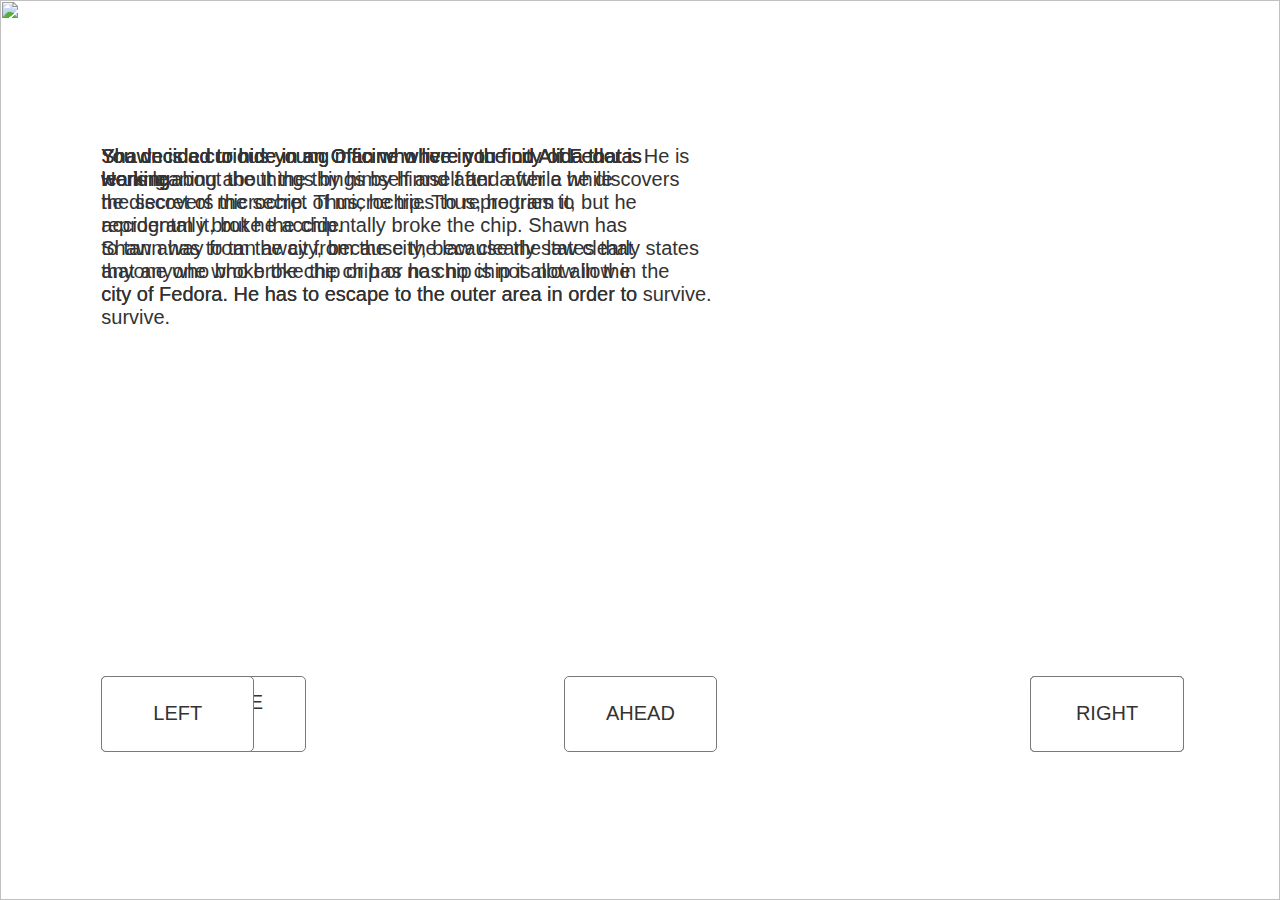
==== index.html @ 82093f1b "axure" ====
﻿<!DOCTYPE html>
<html>
  <head>
    <title>Home</title>
    <meta http-equiv="X-UA-Compatible" content="IE=edge"/>
    <meta http-equiv="content-type" content="text/html; charset=utf-8"/>
    <meta name="apple-mobile-web-app-capable" content="yes"/>
    <link href="resources/css/jquery-ui-themes.css" type="text/css" rel="stylesheet"/>
    <link href="resources/css/axure_rp_page.css" type="text/css" rel="stylesheet"/>
    <link href="data/styles.css" type="text/css" rel="stylesheet"/>
    <link href="files/home/styles.css" type="text/css" rel="stylesheet"/>
    <script src="resources/scripts/jquery-1.7.1.min.js"></script>
    <script src="resources/scripts/jquery-ui-1.8.10.custom.min.js"></script>
    <script src="resources/scripts/prototypePre.js"></script>
    <script src="data/document.js"></script>
    <script src="resources/scripts/prototypePost.js"></script>
    <script src="files/home/data.js"></script>
    <script type="text/javascript">
      $axure.utils.getTransparentGifPath = function() { return 'resources/images/transparent.gif'; };
      $axure.utils.getOtherPath = function() { return 'resources/Other.html'; };
      $axure.utils.getReloadPath = function() { return 'resources/reload.html'; };
    </script>
  </head>
  <body>
    <div id="base" class="">

      <!-- Meet ALIDA (Market) (Group) -->
      <div id="u0" class="ax_default" data-label="Meet ALIDA (Market)" data-left="0" data-top="0" data-width="1580" data-height="888">

        <!-- Unnamed (Image) -->
        <div id="u1" class="ax_default image">
          <img id="u1_img" class="img " src="images/home/u1.png"/>
          <!-- Unnamed () -->
          <div id="u2" class="text" style="display:none; visibility: hidden">
            <p><span></span></p>
          </div>
        </div>

        <!-- Right (Rectangle) -->
        <div id="u3" class="ax_default button" data-label="Right">
          <div id="u3_div" class=""></div>
          <!-- Unnamed () -->
          <div id="u4" class="text">
            <p><span>continue</span></p>
          </div>
        </div>

        <!-- Unnamed (Rectangle) -->
        <div id="u5" class="ax_default paragraph">
          <div id="u5_div" class=""></div>
          <!-- Unnamed () -->
          <div id="u6" class="text">
            <p><span>You decided to hide in an Officine where you find Alida that is working.</span></p>
          </div>
        </div>
      </div>

      <!-- Ahead (Group) -->
      <div id="u7" class="ax_default" data-label="Ahead" data-left="0" data-top="0" data-width="1580" data-height="888">

        <!-- Unnamed (Image) -->
        <div id="u8" class="ax_default image">
          <img id="u8_img" class="img " src="images/home/u1.png"/>
          <!-- Unnamed () -->
          <div id="u9" class="text" style="display:none; visibility: hidden">
            <p><span></span></p>
          </div>
        </div>

        <!-- Right (Rectangle) -->
        <div id="u10" class="ax_default button" data-label="Right">
          <div id="u10_div" class=""></div>
          <!-- Unnamed () -->
          <div id="u11" class="text">
            <p><span>AVOID IT</span></p>
          </div>
        </div>

        <!-- Unnamed (Rectangle) -->
        <div id="u12" class="ax_default paragraph">
          <div id="u12_div" class=""></div>
          <!-- Unnamed () -->
          <div id="u13" class="text">
            <p><span>You decided to hide in an Officine where you find Alida that is working.</span></p>
          </div>
        </div>

        <!-- Left (Rectangle) -->
        <div id="u14" class="ax_default button" data-label="Left">
          <div id="u14_div" class=""></div>
          <!-- Unnamed () -->
          <div id="u15" class="text">
            <p><span>ENTER IN</span></p>
          </div>
        </div>
      </div>

      <!-- Meet ALIDA (Officine) (Group) -->
      <div id="u16" class="ax_default" data-label="Meet ALIDA (Officine)" data-left="0" data-top="0" data-width="1580" data-height="888">

        <!-- Unnamed (Image) -->
        <div id="u17" class="ax_default image">
          <img id="u17_img" class="img " src="images/home/u1.png"/>
          <!-- Unnamed () -->
          <div id="u18" class="text" style="display:none; visibility: hidden">
            <p><span></span></p>
          </div>
        </div>

        <!-- Right (Rectangle) -->
        <div id="u19" class="ax_default button" data-label="Right">
          <div id="u19_div" class=""></div>
          <!-- Unnamed () -->
          <div id="u20" class="text">
            <p><span>continue</span></p>
          </div>
        </div>

        <!-- Unnamed (Rectangle) -->
        <div id="u21" class="ax_default paragraph">
          <div id="u21_div" class=""></div>
          <!-- Unnamed () -->
          <div id="u22" class="text">
            <p><span>You decided to hide in an Officine where you find Alida that is working.</span></p>
          </div>
        </div>
      </div>

      <!-- Left (North) (Group) -->
      <div id="u23" class="ax_default" data-label="Left (North)" data-left="0" data-top="0" data-width="1580" data-height="888">

        <!-- Unnamed (Image) -->
        <div id="u24" class="ax_default image">
          <img id="u24_img" class="img " src="images/home/u1.png"/>
          <!-- Unnamed () -->
          <div id="u25" class="text" style="display:none; visibility: hidden">
            <p><span></span></p>
          </div>
        </div>

        <!-- Left (Rectangle) -->
        <div id="u26" class="ax_default button" data-label="Left">
          <div id="u26_div" class=""></div>
          <!-- Unnamed () -->
          <div id="u27" class="text">
            <p><span>HIDE IN THE OFFICINE</span></p>
          </div>
        </div>

        <!-- Right (Rectangle) -->
        <div id="u28" class="ax_default button" data-label="Right">
          <div id="u28_div" class=""></div>
          <!-- Unnamed () -->
          <div id="u29" class="text">
            <p><span>RUN AWAY</span></p>
          </div>
        </div>

        <!-- Unnamed (Rectangle) -->
        <div id="u30" class="ax_default paragraph">
          <div id="u30_div" class=""></div>
          <!-- Unnamed () -->
          <div id="u31" class="text">
            <p><span>Shawn is a curious young man who live in the city of Fedora. He is</span></p><p><span>leaning about the things by himself and after a while he discovers</span></p><p><span>the secret of microchip. Thus, he tries to reprogram it, but he</span></p><p><span>accidentally broke the chip.</span></p><p><span>Shawn has to tan away from the city, because the law clearly states</span></p><p><span>that anyone who broke the chip or has no chip is not allow in the</span></p><p><span>city of Fedora. He has to escape to the outer area in order to survive.</span></p>
          </div>
        </div>
      </div>

      <!-- First choice (Group) -->
      <div id="u32" class="ax_default" data-label="First choice" data-left="0" data-top="0" data-width="1580" data-height="888">

        <!-- Unnamed (Image) -->
        <div id="u33" class="ax_default image">
          <img id="u33_img" class="img " src="images/home/u1.png"/>
          <!-- Unnamed () -->
          <div id="u34" class="text" style="display:none; visibility: hidden">
            <p><span></span></p>
          </div>
        </div>

        <!-- Left (Rectangle) -->
        <div id="u35" class="ax_default button" data-label="Left">
          <div id="u35_div" class=""></div>
          <!-- Unnamed () -->
          <div id="u36" class="text">
            <p><span>LEFT</span></p>
          </div>
        </div>

        <!-- Ahead (Rectangle) -->
        <div id="u37" class="ax_default button" data-label="Ahead">
          <div id="u37_div" class=""></div>
          <!-- Unnamed () -->
          <div id="u38" class="text">
            <p><span>AHEAD</span></p>
          </div>
        </div>

        <!-- Right (Rectangle) -->
        <div id="u39" class="ax_default button" data-label="Right">
          <div id="u39_div" class=""></div>
          <!-- Unnamed () -->
          <div id="u40" class="text">
            <p><span>RIGHT</span></p>
          </div>
        </div>

        <!-- Unnamed (Rectangle) -->
        <div id="u41" class="ax_default paragraph">
          <div id="u41_div" class=""></div>
          <!-- Unnamed () -->
          <div id="u42" class="text">
            <p><span>Shawn is a curious young man who live in the city of Fedora. He is leaning about the things by himself and after a while he discovers the secret of microchip. Thus, he tries to reprogram it, but he accidentally broke the chip. Shawn has to tan away from the city, because the law clearly states that anyone who broke the chip or has no chip is not allow in the city of Fedora. He has to escape to the outer area in order to survive.</span></p>
          </div>
        </div>
      </div>
    </div>
  </body>
</html>
---- resources/css/axure_rp_page.css ----
﻿/* so the window resize fires within a frame in IE7 */
html, body {
    height: 100%;
}

a {
    color: inherit;
}

p {
    margin: 0px;
    text-rendering: optimizeLegibility;
    font-feature-settings: "kern" 1;
    -webkit-font-feature-settings: "kern";
    -moz-font-feature-settings: "kern";
    -moz-font-feature-settings: "kern=1";
    font-kerning: normal;
}

iframe {
    background: #FFFFFF;
}

/* to match IE with C, FF */
input {
    padding: 1px 0px 1px 0px;
    box-sizing: border-box;
    -moz-box-sizing: border-box;
}

textarea {
    margin: 0px;
    box-sizing: border-box;
    -moz-box-sizing: border-box;
}

div.intcases {
    font-family: arial; 
    font-size: 12px;
    text-align:left; 
    border:1px solid #AAA; 
    background:#FFF none repeat scroll 0% 0%; 
    z-index:9999; 
    visibility:hidden; 
    position:absolute;
    padding: 0px;
    border-radius: 3px;
    white-space: nowrap;
}

div.intcaselink {
    cursor: pointer;
    padding: 3px 8px 3px 8px;
    margin: 5px;
    background:#EEE none repeat scroll 0% 0%; 
    border:1px solid #AAA;
    border-radius: 3px;
}

div.refpageimage {
    position: absolute;
    left: 0px;
    top: 0px;
    font-size: 0px;
    width: 16px;
    height: 16px;
    cursor: pointer;
    background-image: url(images/newwindow.gif);
    background-repeat: no-repeat;
}

div.annnoteimage {
    position: absolute;
    left: 0px;
    top: 0px;
    font-size: 0px;
    /*width: 16px;
    height: 12px;*/
    cursor: help;
    /*background-image: url(images/note.gif);*/
    /*background-repeat: no-repeat;*/
    width: 13px;
    height: 12px;
    padding-top: 1px;
    text-align: center;
    background-color: #138CDD;
    -moz-box-shadow: 1px 1px 3px #aaa;
    -webkit-box-shadow: 1px 1px 3px #aaa;
    box-shadow: 1px 1px 3px #aaa;
}

div.annnoteline {
    display: inline-block;
    width: 9px;
    height: 1px;
    border-bottom: 1px solid white;
    margin-top: 1px;
}

div.annnotelabel {
    position: absolute;
    left: 0px;
    top: 0px;
    font-family: Helvetica,Arial;
    font-size: 10px;
    /*border: 1px solid rgb(166,221,242);*/
    cursor: help;
    /*background:rgb(0,157,217) none repeat scroll 0% 0%;*/ 
    padding: 1px 3px 1px 3px;
    white-space: nowrap;
    color: white;
    
    background-color: #138CDD;
    -moz-box-shadow: 1px 1px 3px #aaa;
    -webkit-box-shadow: 1px 1px 3px #aaa;
    box-shadow: 1px 1px 3px #aaa;
}

.annotation {
    font-size: 12px;
    padding-left: 2px;
    margin-bottom: 5px;
}

.annotationName {
    /*font-size: 13px;
    font-weight: bold;
    margin-bottom: 3px;
    white-space: nowrap;*/

    font-family: 'Trebuchet MS';
    font-size: 14px;
    font-weight: bold;
    margin-bottom: 5px;
    white-space: nowrap;
}

.annotationValue {
    font-family: Arial, Helvetica, Sans-Serif;
    font-size: 12px;
    color: #4a4a4a;
    line-height: 21px;
    margin-bottom: 20px;
}

.noteLink {
    text-decoration: inherit;
    color: inherit;
}

.noteLink:hover {
    background-color: white;
}

/* this is a fix for the issue where dialogs jump around and takes the text-align from the body */
.dialogFix {
    position:absolute;
    text-align:left;
    border: 1px solid #8f949a;
}


@keyframes pulsate {
  from {
    box-shadow: 0 0 10px #15d6ba;
  }
  to {
    box-shadow: 0 0 20px #15d6ba;
  }
}

@-webkit-keyframes pulsate {
  from {
    -webkit-box-shadow: 0 0 10px #15d6ba;
    box-shadow: 0 0 10px #15d6ba;
  }
  to {
    -webkit-box-shadow: 0 0 20px #15d6ba;
    box-shadow: 0 0 20px #15d6ba;
  }
}
 
@-moz-keyframes pulsate {
  from {
    -moz-box-shadow: 0 0 10px #15d6ba;
    box-shadow: 0 0 10px #15d6ba;
  }
  to {
    -moz-box-shadow: 0 0 20px #15d6ba;
    box-shadow: 0 0 20px #15d6ba;
  }
}

.legacyPulsateBorder {
    /*border: 5px solid #15d6ba;
    margin: -5px;*/
    -moz-box-shadow: 0 0 10px 3px #15d6ba;
    box-shadow: 0 0 10px 3px #15d6ba;
}

.pulsateBorder {
  animation-name: pulsate;
  animation-timing-function: ease-in-out;
  animation-duration: 0.9s;
  animation-iteration-count: infinite;
  animation-direction: alternate;
  
  -webkit-animation-name: pulsate;
  -webkit-animation-timing-function: ease-in-out;
  -webkit-animation-duration: 0.9s;
  -webkit-animation-iteration-count: infinite;
  -webkit-animation-direction: alternate;

  -moz-animation-name: pulsate;
  -moz-animation-timing-function: ease-in-out;
  -moz-animation-duration: 0.9s;
  -moz-animation-iteration-count: infinite;
  -moz-animation-direction: alternate;
}

.ax_default_hidden, .ax_default_unplaced{
    display: none;
    visibility: hidden;
}

.widgetNoteSelected {
    -moz-box-shadow: 0 0 10px 3px #138CDD;
    box-shadow: 0 0 10px 3px #138CDD;
    /*-moz-box-shadow: 0 0 20px #3915d6;
    box-shadow: 0 0 20px #3915d6;*/
    /*border: 3px solid #3915d6;*/
    /*margin: -3px;*/
}


.singleImg {
    display: none;
    visibility: hidden;
}
---- data/styles.css ----
﻿.ax_default {
  font-family:'Arial Normale', 'Arial';
  font-weight:400;
  font-style:normal;
  font-size:13px;
  color:#333333;
  text-align:center;
  line-height:normal;
}
.heading_1 {
  font-family:'Arial Normale', 'Arial';
  font-weight:bold;
  font-style:normal;
  font-size:32px;
  text-align:left;
}
.heading_2 {
  font-family:'Arial Normale', 'Arial';
  font-weight:bold;
  font-style:normal;
  font-size:24px;
  text-align:left;
}
.heading_3 {
  font-family:'Arial Normale', 'Arial';
  font-weight:bold;
  font-style:normal;
  font-size:18px;
  text-align:left;
}
.heading_4 {
  font-family:'Arial Normale', 'Arial';
  font-weight:bold;
  font-style:normal;
  font-size:14px;
  text-align:left;
}
.heading_5 {
  font-family:'Arial Normale', 'Arial';
  font-weight:bold;
  font-style:normal;
  text-align:left;
}
.heading_6 {
  font-family:'Arial Normale', 'Arial';
  font-weight:bold;
  font-style:normal;
  font-size:10px;
  text-align:left;
}
.paragraph {
  text-align:left;
}
.sticky_2 {
  text-align:left;
}
.image {
}
.button {
}
---- files/home/styles.css ----
﻿body {
  margin:0px;
  background-image:none;
  position:static;
  left:auto;
  width:1580px;
  margin-left:0;
  margin-right:0;
  text-align:left;
}
#base {
  position:absolute;
  z-index:0;
}
#u0 {
  border-width:0px;
  position:absolute;
  left:0px;
  top:0px;
  width:0px;
  height:0px;
}
#u1_img {
  border-width:0px;
  position:absolute;
  left:0px;
  top:0px;
  width:1580px;
  height:888px;
}
#u1 {
  border-width:0px;
  position:absolute;
  left:0px;
  top:0px;
  width:1580px;
  height:888px;
}
#u2 {
  border-width:0px;
  position:absolute;
  left:2px;
  top:436px;
  width:1576px;
  visibility:hidden;
  word-wrap:break-word;
}
#u3_div {
  border-width:0px;
  position:absolute;
  left:0px;
  top:0px;
  width:189px;
  height:75px;
  background:inherit;
  background-color:rgba(255, 255, 255, 1);
  box-sizing:border-box;
  border-width:1px;
  border-style:solid;
  border-color:rgba(121, 121, 121, 1);
  border-radius:5px;
  -moz-box-shadow:none;
  -webkit-box-shadow:none;
  box-shadow:none;
  font-size:20px;
}
#u3 {
  border-width:0px;
  position:absolute;
  left:1272px;
  top:667px;
  width:189px;
  height:75px;
  font-size:20px;
}
#u4 {
  border-width:0px;
  position:absolute;
  left:2px;
  top:26px;
  width:185px;
  word-wrap:break-word;
}
#u5_div {
  border-width:0px;
  position:absolute;
  left:0px;
  top:0px;
  width:762px;
  height:480px;
  background:inherit;
  background-color:rgba(255, 255, 255, 0);
  border:none;
  border-radius:0px;
  -moz-box-shadow:none;
  -webkit-box-shadow:none;
  box-shadow:none;
  font-size:20px;
}
#u5 {
  border-width:0px;
  position:absolute;
  left:125px;
  top:143px;
  width:762px;
  height:480px;
  font-size:20px;
}
#u6 {
  border-width:0px;
  position:absolute;
  left:0px;
  top:0px;
  width:762px;
  word-wrap:break-word;
}
#u7 {
  border-width:0px;
  position:absolute;
  left:0px;
  top:0px;
  width:0px;
  height:0px;
}
#u8_img {
  border-width:0px;
  position:absolute;
  left:0px;
  top:0px;
  width:1580px;
  height:888px;
}
#u8 {
  border-width:0px;
  position:absolute;
  left:0px;
  top:0px;
  width:1580px;
  height:888px;
}
#u9 {
  border-width:0px;
  position:absolute;
  left:2px;
  top:436px;
  width:1576px;
  visibility:hidden;
  word-wrap:break-word;
}
#u10_div {
  border-width:0px;
  position:absolute;
  left:0px;
  top:0px;
  width:189px;
  height:75px;
  background:inherit;
  background-color:rgba(255, 255, 255, 1);
  box-sizing:border-box;
  border-width:1px;
  border-style:solid;
  border-color:rgba(121, 121, 121, 1);
  border-radius:5px;
  -moz-box-shadow:none;
  -webkit-box-shadow:none;
  box-shadow:none;
  font-size:20px;
}
#u10 {
  border-width:0px;
  position:absolute;
  left:1272px;
  top:667px;
  width:189px;
  height:75px;
  font-size:20px;
}
#u11 {
  border-width:0px;
  position:absolute;
  left:2px;
  top:26px;
  width:185px;
  word-wrap:break-word;
}
#u12_div {
  border-width:0px;
  position:absolute;
  left:0px;
  top:0px;
  width:762px;
  height:480px;
  background:inherit;
  background-color:rgba(255, 255, 255, 0);
  border:none;
  border-radius:0px;
  -moz-box-shadow:none;
  -webkit-box-shadow:none;
  box-shadow:none;
  font-size:20px;
}
#u12 {
  border-width:0px;
  position:absolute;
  left:125px;
  top:143px;
  width:762px;
  height:480px;
  font-size:20px;
}
#u13 {
  border-width:0px;
  position:absolute;
  left:0px;
  top:0px;
  width:762px;
  word-wrap:break-word;
}
#u14_div {
  border-width:0px;
  position:absolute;
  left:0px;
  top:0px;
  width:189px;
  height:75px;
  background:inherit;
  background-color:rgba(255, 255, 255, 1);
  box-sizing:border-box;
  border-width:1px;
  border-style:solid;
  border-color:rgba(121, 121, 121, 1);
  border-radius:5px;
  -moz-box-shadow:none;
  -webkit-box-shadow:none;
  box-shadow:none;
  font-size:20px;
}
#u14 {
  border-width:0px;
  position:absolute;
  left:125px;
  top:667px;
  width:189px;
  height:75px;
  font-size:20px;
}
#u15 {
  border-width:0px;
  position:absolute;
  left:2px;
  top:26px;
  width:185px;
  word-wrap:break-word;
}
#u16 {
  border-width:0px;
  position:absolute;
  left:0px;
  top:0px;
  width:0px;
  height:0px;
}
#u17_img {
  border-width:0px;
  position:absolute;
  left:0px;
  top:0px;
  width:1580px;
  height:888px;
}
#u17 {
  border-width:0px;
  position:absolute;
  left:0px;
  top:0px;
  width:1580px;
  height:888px;
}
#u18 {
  border-width:0px;
  position:absolute;
  left:2px;
  top:436px;
  width:1576px;
  visibility:hidden;
  word-wrap:break-word;
}
#u19_div {
  border-width:0px;
  position:absolute;
  left:0px;
  top:0px;
  width:189px;
  height:75px;
  background:inherit;
  background-color:rgba(255, 255, 255, 1);
  box-sizing:border-box;
  border-width:1px;
  border-style:solid;
  border-color:rgba(121, 121, 121, 1);
  border-radius:5px;
  -moz-box-shadow:none;
  -webkit-box-shadow:none;
  box-shadow:none;
  font-size:20px;
}
#u19 {
  border-width:0px;
  position:absolute;
  left:1272px;
  top:667px;
  width:189px;
  height:75px;
  font-size:20px;
}
#u20 {
  border-width:0px;
  position:absolute;
  left:2px;
  top:26px;
  width:185px;
  word-wrap:break-word;
}
#u21_div {
  border-width:0px;
  position:absolute;
  left:0px;
  top:0px;
  width:762px;
  height:480px;
  background:inherit;
  background-color:rgba(255, 255, 255, 0);
  border:none;
  border-radius:0px;
  -moz-box-shadow:none;
  -webkit-box-shadow:none;
  box-shadow:none;
  font-size:20px;
}
#u21 {
  border-width:0px;
  position:absolute;
  left:125px;
  top:143px;
  width:762px;
  height:480px;
  font-size:20px;
}
#u22 {
  border-width:0px;
  position:absolute;
  left:0px;
  top:0px;
  width:762px;
  word-wrap:break-word;
}
#u23 {
  border-width:0px;
  position:absolute;
  left:0px;
  top:0px;
  width:0px;
  height:0px;
}
#u24_img {
  border-width:0px;
  position:absolute;
  left:0px;
  top:0px;
  width:1580px;
  height:888px;
}
#u24 {
  border-width:0px;
  position:absolute;
  left:0px;
  top:0px;
  width:1580px;
  height:888px;
}
#u25 {
  border-width:0px;
  position:absolute;
  left:2px;
  top:436px;
  width:1576px;
  visibility:hidden;
  word-wrap:break-word;
}
#u26_div {
  border-width:0px;
  position:absolute;
  left:0px;
  top:0px;
  width:253px;
  height:75px;
  background:inherit;
  background-color:rgba(255, 255, 255, 1);
  box-sizing:border-box;
  border-width:1px;
  border-style:solid;
  border-color:rgba(121, 121, 121, 1);
  border-radius:5px;
  -moz-box-shadow:none;
  -webkit-box-shadow:none;
  box-shadow:none;
  font-size:20px;
}
#u26 {
  border-width:0px;
  position:absolute;
  left:125px;
  top:667px;
  width:253px;
  height:75px;
  font-size:20px;
}
#u27 {
  border-width:0px;
  position:absolute;
  left:2px;
  top:26px;
  width:249px;
  word-wrap:break-word;
}
#u28_div {
  border-width:0px;
  position:absolute;
  left:0px;
  top:0px;
  width:189px;
  height:75px;
  background:inherit;
  background-color:rgba(255, 255, 255, 1);
  box-sizing:border-box;
  border-width:1px;
  border-style:solid;
  border-color:rgba(121, 121, 121, 1);
  border-radius:5px;
  -moz-box-shadow:none;
  -webkit-box-shadow:none;
  box-shadow:none;
  font-size:20px;
}
#u28 {
  border-width:0px;
  position:absolute;
  left:1272px;
  top:667px;
  width:189px;
  height:75px;
  font-size:20px;
}
#u29 {
  border-width:0px;
  position:absolute;
  left:2px;
  top:26px;
  width:185px;
  word-wrap:break-word;
}
#u30_div {
  border-width:0px;
  position:absolute;
  left:0px;
  top:0px;
  width:762px;
  height:480px;
  background:inherit;
  background-color:rgba(255, 255, 255, 0);
  border:none;
  border-radius:0px;
  -moz-box-shadow:none;
  -webkit-box-shadow:none;
  box-shadow:none;
  font-size:20px;
}
#u30 {
  border-width:0px;
  position:absolute;
  left:125px;
  top:143px;
  width:762px;
  height:480px;
  font-size:20px;
}
#u31 {
  border-width:0px;
  position:absolute;
  left:0px;
  top:0px;
  width:762px;
  word-wrap:break-word;
}
#u32 {
  border-width:0px;
  position:absolute;
  left:0px;
  top:0px;
  width:0px;
  height:0px;
}
#u33_img {
  border-width:0px;
  position:absolute;
  left:0px;
  top:0px;
  width:1580px;
  height:888px;
}
#u33 {
  border-width:0px;
  position:absolute;
  left:0px;
  top:0px;
  width:1580px;
  height:888px;
}
#u34 {
  border-width:0px;
  position:absolute;
  left:2px;
  top:436px;
  width:1576px;
  visibility:hidden;
  word-wrap:break-word;
}
#u35_div {
  border-width:0px;
  position:absolute;
  left:0px;
  top:0px;
  width:189px;
  height:75px;
  background:inherit;
  background-color:rgba(255, 255, 255, 1);
  box-sizing:border-box;
  border-width:1px;
  border-style:solid;
  border-color:rgba(121, 121, 121, 1);
  border-radius:5px;
  -moz-box-shadow:none;
  -webkit-box-shadow:none;
  box-shadow:none;
  font-size:20px;
}
#u35 {
  border-width:0px;
  position:absolute;
  left:125px;
  top:667px;
  width:189px;
  height:75px;
  font-size:20px;
}
#u36 {
  border-width:0px;
  position:absolute;
  left:2px;
  top:26px;
  width:185px;
  word-wrap:break-word;
}
#u37_div {
  border-width:0px;
  position:absolute;
  left:0px;
  top:0px;
  width:189px;
  height:75px;
  background:inherit;
  background-color:rgba(255, 255, 255, 1);
  box-sizing:border-box;
  border-width:1px;
  border-style:solid;
  border-color:rgba(121, 121, 121, 1);
  border-radius:5px;
  -moz-box-shadow:none;
  -webkit-box-shadow:none;
  box-shadow:none;
  font-size:20px;
}
#u37 {
  border-width:0px;
  position:absolute;
  left:696px;
  top:667px;
  width:189px;
  height:75px;
  font-size:20px;
}
#u38 {
  border-width:0px;
  position:absolute;
  left:2px;
  top:26px;
  width:185px;
  word-wrap:break-word;
}
#u39_div {
  border-width:0px;
  position:absolute;
  left:0px;
  top:0px;
  width:189px;
  height:75px;
  background:inherit;
  background-color:rgba(255, 255, 255, 1);
  box-sizing:border-box;
  border-width:1px;
  border-style:solid;
  border-color:rgba(121, 121, 121, 1);
  border-radius:5px;
  -moz-box-shadow:none;
  -webkit-box-shadow:none;
  box-shadow:none;
  font-size:20px;
}
#u39 {
  border-width:0px;
  position:absolute;
  left:1272px;
  top:667px;
  width:189px;
  height:75px;
  font-size:20px;
}
#u40 {
  border-width:0px;
  position:absolute;
  left:2px;
  top:26px;
  width:185px;
  word-wrap:break-word;
}
#u41_div {
  border-width:0px;
  position:absolute;
  left:0px;
  top:0px;
  width:665px;
  height:499px;
  background:inherit;
  background-color:rgba(255, 255, 255, 0);
  border:none;
  border-radius:0px;
  -moz-box-shadow:none;
  -webkit-box-shadow:none;
  box-shadow:none;
  font-size:20px;
}
#u41 {
  border-width:0px;
  position:absolute;
  left:125px;
  top:143px;
  width:665px;
  height:499px;
  font-size:20px;
}
#u42 {
  border-width:0px;
  position:absolute;
  left:0px;
  top:0px;
  width:665px;
  word-wrap:break-word;
}
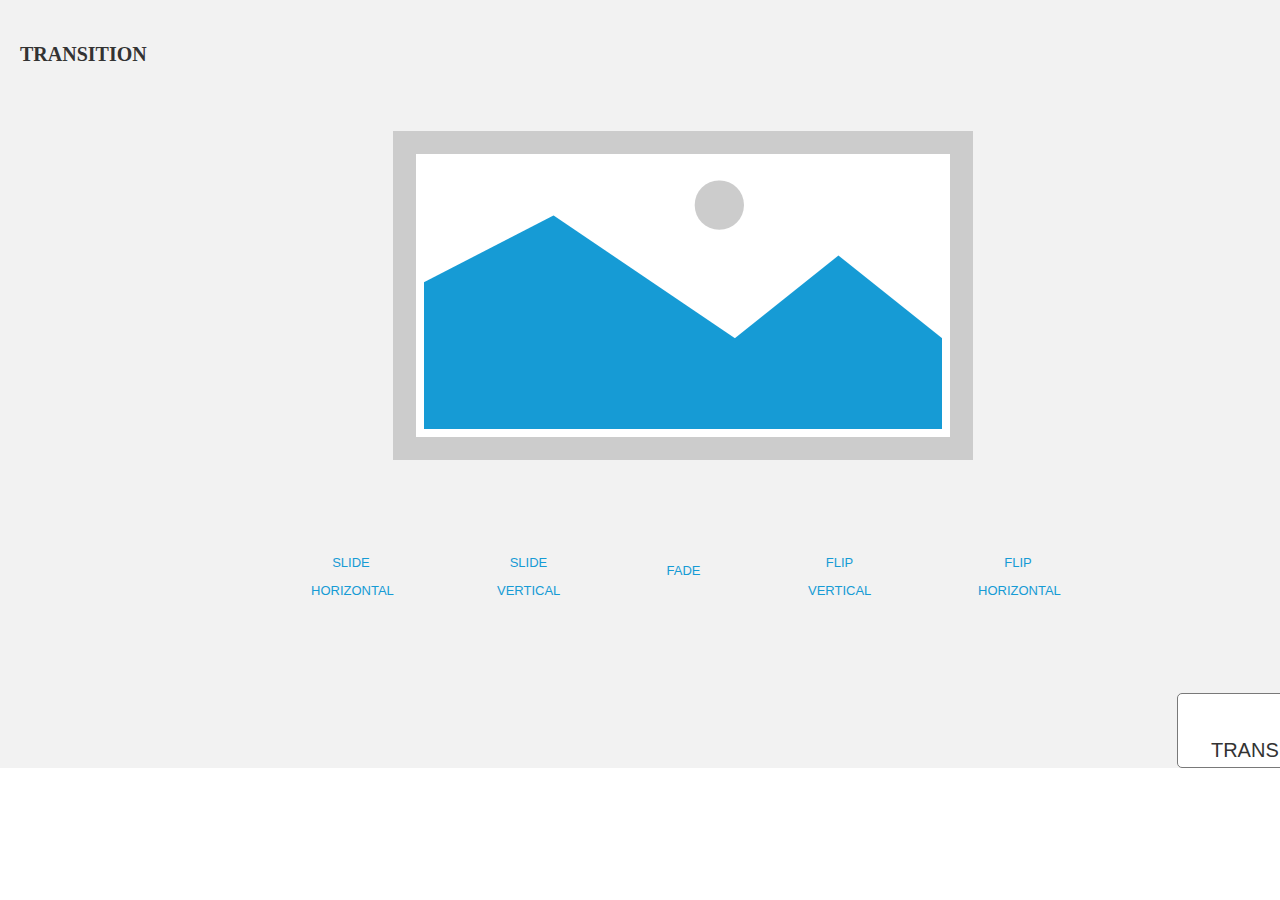
==== commit 41e0395f: "test" ====
--- a/index.html
+++ b/index.html
@@ -24,193 +24,351 @@
   <body>
     <div id="base" class="">
 
-      <!-- Meet ALIDA (Market) (Group) -->
-      <div id="u0" class="ax_default" data-label="Meet ALIDA (Market)" data-left="0" data-top="0" data-width="1580" data-height="888">
+      <!-- Fonts (Group) -->
+      <div id="u0" class="ax_default" data-label="Fonts" data-left="0" data-top="0" data-width="1366" data-height="768">
+
+        <!-- Background (Rectangle) -->
+        <div id="u1" class="ax_default box_2" data-label="Background">
+          <div id="u1_div" class=""></div>
+          <!-- Unnamed () -->
+          <div id="u2" class="text" style="display:none; visibility: hidden">
+            <p><span></span></p>
+          </div>
+        </div>
+
+        <!-- Button (Rectangle) -->
+        <div id="u3" class="ax_default button" data-label="Button">
+          <div id="u3_div" class=""></div>
+          <!-- Unnamed () -->
+          <div id="u4" class="text">
+            <p><span>TRANSITION</span></p>
+          </div>
+        </div>
+
+        <!-- Title (Rectangle) -->
+        <div id="u5" class="ax_default paragraph" data-label="Title">
+          <div id="u5_div" class=""></div>
+          <!-- Unnamed () -->
+          <div id="u6" class="text">
+            <p><span>FONTS</span></p>
+          </div>
+        </div>
+
+        <!-- Unnamed (Rectangle) -->
+        <div id="u7" class="ax_default heading_1">
+          <div id="u7_div" class=""></div>
+          <!-- Unnamed () -->
+          <div id="u8" class="text">
+            <p><span>The quick brown fox jumps over the lazy dog</span></p>
+          </div>
+        </div>
+
+        <!-- Unnamed (Rectangle) -->
+        <div id="u9" class="ax_default heading_1">
+          <div id="u9_div" class=""></div>
+          <!-- Unnamed () -->
+          <div id="u10" class="text">
+            <p><span>The quick brown fox jumps over the lazy dog</span></p>
+          </div>
+        </div>
+
+        <!-- Unnamed (Rectangle) -->
+        <div id="u11" class="ax_default heading_1">
+          <div id="u11_div" class=""></div>
+          <!-- Unnamed () -->
+          <div id="u12" class="text">
+            <p><span>The quick brown fox jumps over the lazy dog</span></p>
+          </div>
+        </div>
+      </div>
+
+      <!-- Facebook (Group) -->
+      <div id="u13" class="ax_default" data-label="Facebook" data-left="0" data-top="0" data-width="1366" data-height="768">
+
+        <!-- Background (Rectangle) -->
+        <div id="u14" class="ax_default box_2" data-label="Background">
+          <div id="u14_div" class=""></div>
+          <!-- Unnamed () -->
+          <div id="u15" class="text" style="display:none; visibility: hidden">
+            <p><span></span></p>
+          </div>
+        </div>
+
+        <!-- Button (Rectangle) -->
+        <div id="u16" class="ax_default button" data-label="Button">
+          <div id="u16_div" class=""></div>
+          <!-- Unnamed () -->
+          <div id="u17" class="text">
+            <p><span>FONTS</span></p>
+          </div>
+        </div>
+
+        <!-- Title (Rectangle) -->
+        <div id="u18" class="ax_default paragraph" data-label="Title">
+          <div id="u18_div" class=""></div>
+          <!-- Unnamed () -->
+          <div id="u19" class="text">
+            <p><span>FACEBOOK</span></p>
+          </div>
+        </div>
 
         <!-- Unnamed (Image) -->
-        <div id="u1" class="ax_default image">
-          <img id="u1_img" class="img " src="images/home/u1.png"/>
-          <!-- Unnamed () -->
-          <div id="u2" class="text" style="display:none; visibility: hidden">
-            <p><span></span></p>
-          </div>
-        </div>
-
-        <!-- Right (Rectangle) -->
-        <div id="u3" class="ax_default button" data-label="Right">
-          <div id="u3_div" class=""></div>
-          <!-- Unnamed () -->
-          <div id="u4" class="text">
-            <p><span>continue</span></p>
-          </div>
-        </div>
-
-        <!-- Unnamed (Rectangle) -->
-        <div id="u5" class="ax_default paragraph">
-          <div id="u5_div" class=""></div>
-          <!-- Unnamed () -->
-          <div id="u6" class="text">
-            <p><span>You decided to hide in an Officine where you find Alida that is working.</span></p>
-          </div>
-        </div>
-      </div>
-
-      <!-- Ahead (Group) -->
-      <div id="u7" class="ax_default" data-label="Ahead" data-left="0" data-top="0" data-width="1580" data-height="888">
+        <div id="u20" class="ax_default image">
+          <img id="u20_img" class="img " src="images/home/u20.png"/>
+          <!-- Unnamed () -->
+          <div id="u21" class="text" style="display:none; visibility: hidden">
+            <p><span></span></p>
+          </div>
+        </div>
+
+        <!-- Share (Image) -->
+        <div id="u22" class="ax_default image" data-label="Share">
+          <img id="u22_img" class="img " src="images/home/share_u22.png"/>
+          <!-- Unnamed () -->
+          <div id="u23" class="text" style="display:none; visibility: hidden">
+            <p><span></span></p>
+          </div>
+        </div>
+      </div>
+
+      <!-- Sound (Group) -->
+      <div id="u24" class="ax_default" data-label="Sound" data-left="0" data-top="0" data-width="1366" data-height="768">
+
+        <!-- Sound (Inline Frame) -->
+        <div id="u25" class="ax_default" data-label="Sound">
+          <iframe id="u25_input" data-label="Sound" scrolling="no" frameborder="1" webkitallowfullscreen mozallowfullscreen allowfullscreen></iframe>
+        </div>
+
+        <!-- Background (Rectangle) -->
+        <div id="u26" class="ax_default box_2" data-label="Background">
+          <div id="u26_div" class=""></div>
+          <!-- Unnamed () -->
+          <div id="u27" class="text" style="display:none; visibility: hidden">
+            <p><span></span></p>
+          </div>
+        </div>
+
+        <!-- Button (Rectangle) -->
+        <div id="u28" class="ax_default button" data-label="Button">
+          <div id="u28_div" class=""></div>
+          <!-- Unnamed () -->
+          <div id="u29" class="text">
+            <p><span>FACEBOOK</span></p>
+          </div>
+        </div>
+
+        <!-- Title (Rectangle) -->
+        <div id="u30" class="ax_default paragraph" data-label="Title">
+          <div id="u30_div" class=""></div>
+          <!-- Unnamed () -->
+          <div id="u31" class="text">
+            <p><span>SOUND</span></p>
+          </div>
+        </div>
+
+        <!-- Unnamed (Rectangle) -->
+        <div id="u32" class="ax_default heading_1">
+          <div id="u32_div" class=""></div>
+          <!-- Unnamed () -->
+          <div id="u33" class="text">
+            <p><span>You are listening Succotash </span></p>
+          </div>
+        </div>
+      </div>
+
+      <!-- Video with autoplay (Group) -->
+      <div id="u34" class="ax_default" data-label="Video with autoplay" data-left="0" data-top="0" data-width="1366" data-height="768">
+
+        <!-- Background (Rectangle) -->
+        <div id="u35" class="ax_default box_2" data-label="Background">
+          <div id="u35_div" class=""></div>
+          <!-- Unnamed () -->
+          <div id="u36" class="text" style="display:none; visibility: hidden">
+            <p><span></span></p>
+          </div>
+        </div>
+
+        <!-- Button (Rectangle) -->
+        <div id="u37" class="ax_default button" data-label="Button">
+          <div id="u37_div" class=""></div>
+          <!-- Unnamed () -->
+          <div id="u38" class="text">
+            <p><span>SOUND</span></p>
+          </div>
+        </div>
+
+        <!-- Title (Rectangle) -->
+        <div id="u39" class="ax_default paragraph" data-label="Title">
+          <div id="u39_div" class=""></div>
+          <!-- Unnamed () -->
+          <div id="u40" class="text">
+            <p><span>VIDEO with autoplay</span></p>
+          </div>
+        </div>
+
+        <!-- Video autoplay (Inline Frame) -->
+        <div id="u41" class="ax_default" data-label="Video autoplay">
+          <iframe id="u41_input" data-label="Video autoplay" scrolling="no" frameborder="1" webkitallowfullscreen mozallowfullscreen allowfullscreen></iframe>
+        </div>
+      </div>
+
+      <!-- Video (Group) -->
+      <div id="u42" class="ax_default" data-label="Video" data-left="0" data-top="0" data-width="1366" data-height="768">
+
+        <!-- Background (Rectangle) -->
+        <div id="u43" class="ax_default box_2" data-label="Background">
+          <div id="u43_div" class=""></div>
+          <!-- Unnamed () -->
+          <div id="u44" class="text" style="display:none; visibility: hidden">
+            <p><span></span></p>
+          </div>
+        </div>
+
+        <!-- Button (Rectangle) -->
+        <div id="u45" class="ax_default button" data-label="Button">
+          <div id="u45_div" class=""></div>
+          <!-- Unnamed () -->
+          <div id="u46" class="text">
+            <p><span>AUTOPLAY</span></p>
+          </div>
+        </div>
+
+        <!-- Title (Rectangle) -->
+        <div id="u47" class="ax_default paragraph" data-label="Title">
+          <div id="u47_div" class=""></div>
+          <!-- Unnamed () -->
+          <div id="u48" class="text">
+            <p><span>VIDEO</span></p>
+          </div>
+        </div>
+
+        <!-- Video (Inline Frame) -->
+        <div id="u49" class="ax_default" data-label="Video">
+          <iframe id="u49_input" data-label="Video" scrolling="no" frameborder="0" webkitallowfullscreen mozallowfullscreen allowfullscreen></iframe>
+        </div>
+      </div>
+
+      <!-- Gif (Group) -->
+      <div id="u50" class="ax_default" data-label="Gif" data-left="0" data-top="0" data-width="1366" data-height="768">
+
+        <!-- Background (Rectangle) -->
+        <div id="u51" class="ax_default box_2" data-label="Background">
+          <div id="u51_div" class=""></div>
+          <!-- Unnamed () -->
+          <div id="u52" class="text" style="display:none; visibility: hidden">
+            <p><span></span></p>
+          </div>
+        </div>
+
+        <!-- Button (Rectangle) -->
+        <div id="u53" class="ax_default button" data-label="Button">
+          <div id="u53_div" class=""></div>
+          <!-- Unnamed () -->
+          <div id="u54" class="text">
+            <p><span>VIDEO</span></p>
+          </div>
+        </div>
+
+        <!-- Title (Rectangle) -->
+        <div id="u55" class="ax_default paragraph" data-label="Title">
+          <div id="u55_div" class=""></div>
+          <!-- Unnamed () -->
+          <div id="u56" class="text">
+            <p><span>GIF</span></p>
+          </div>
+        </div>
+
+        <!-- Gif (Image) -->
+        <div id="u57" class="ax_default image" data-label="Gif">
+          <img id="u57_img" class="img " src="images/home/gif_u57.gif"/>
+          <!-- Unnamed () -->
+          <div id="u58" class="text" style="display:none; visibility: hidden">
+            <p><span></span></p>
+          </div>
+        </div>
+      </div>
+
+      <!-- Transition (Group) -->
+      <div id="u59" class="ax_default" data-label="Transition" data-left="0" data-top="0" data-width="1366" data-height="768">
+
+        <!-- Background (Rectangle) -->
+        <div id="u60" class="ax_default box_2" data-label="Background">
+          <div id="u60_div" class=""></div>
+          <!-- Unnamed () -->
+          <div id="u61" class="text" style="display:none; visibility: hidden">
+            <p><span></span></p>
+          </div>
+        </div>
+
+        <!-- Button (Rectangle) -->
+        <div id="u62" class="ax_default button" data-label="Button">
+          <div id="u62_div" class=""></div>
+          <!-- Unnamed () -->
+          <div id="u63" class="text">
+            <p><span>TRANSITION</span></p>
+          </div>
+        </div>
+
+        <!-- Title (Rectangle) -->
+        <div id="u64" class="ax_default paragraph" data-label="Title">
+          <div id="u64_div" class=""></div>
+          <!-- Unnamed () -->
+          <div id="u65" class="text">
+            <p><span>TRANSITION</span></p>
+          </div>
+        </div>
 
         <!-- Unnamed (Image) -->
-        <div id="u8" class="ax_default image">
-          <img id="u8_img" class="img " src="images/home/u1.png"/>
-          <!-- Unnamed () -->
-          <div id="u9" class="text" style="display:none; visibility: hidden">
-            <p><span></span></p>
-          </div>
-        </div>
-
-        <!-- Right (Rectangle) -->
-        <div id="u10" class="ax_default button" data-label="Right">
-          <div id="u10_div" class=""></div>
-          <!-- Unnamed () -->
-          <div id="u11" class="text">
-            <p><span>AVOID IT</span></p>
-          </div>
-        </div>
-
-        <!-- Unnamed (Rectangle) -->
-        <div id="u12" class="ax_default paragraph">
-          <div id="u12_div" class=""></div>
-          <!-- Unnamed () -->
-          <div id="u13" class="text">
-            <p><span>You decided to hide in an Officine where you find Alida that is working.</span></p>
-          </div>
-        </div>
-
-        <!-- Left (Rectangle) -->
-        <div id="u14" class="ax_default button" data-label="Left">
-          <div id="u14_div" class=""></div>
-          <!-- Unnamed () -->
-          <div id="u15" class="text">
-            <p><span>ENTER IN</span></p>
-          </div>
-        </div>
-      </div>
-
-      <!-- Meet ALIDA (Officine) (Group) -->
-      <div id="u16" class="ax_default" data-label="Meet ALIDA (Officine)" data-left="0" data-top="0" data-width="1580" data-height="888">
-
-        <!-- Unnamed (Image) -->
-        <div id="u17" class="ax_default image">
-          <img id="u17_img" class="img " src="images/home/u1.png"/>
-          <!-- Unnamed () -->
-          <div id="u18" class="text" style="display:none; visibility: hidden">
-            <p><span></span></p>
-          </div>
-        </div>
-
-        <!-- Right (Rectangle) -->
-        <div id="u19" class="ax_default button" data-label="Right">
-          <div id="u19_div" class=""></div>
-          <!-- Unnamed () -->
-          <div id="u20" class="text">
-            <p><span>continue</span></p>
-          </div>
-        </div>
-
-        <!-- Unnamed (Rectangle) -->
-        <div id="u21" class="ax_default paragraph">
-          <div id="u21_div" class=""></div>
-          <!-- Unnamed () -->
-          <div id="u22" class="text">
-            <p><span>You decided to hide in an Officine where you find Alida that is working.</span></p>
-          </div>
-        </div>
-      </div>
-
-      <!-- Left (North) (Group) -->
-      <div id="u23" class="ax_default" data-label="Left (North)" data-left="0" data-top="0" data-width="1580" data-height="888">
-
-        <!-- Unnamed (Image) -->
-        <div id="u24" class="ax_default image">
-          <img id="u24_img" class="img " src="images/home/u1.png"/>
-          <!-- Unnamed () -->
-          <div id="u25" class="text" style="display:none; visibility: hidden">
-            <p><span></span></p>
-          </div>
-        </div>
-
-        <!-- Left (Rectangle) -->
-        <div id="u26" class="ax_default button" data-label="Left">
-          <div id="u26_div" class=""></div>
-          <!-- Unnamed () -->
-          <div id="u27" class="text">
-            <p><span>HIDE IN THE OFFICINE</span></p>
-          </div>
-        </div>
-
-        <!-- Right (Rectangle) -->
-        <div id="u28" class="ax_default button" data-label="Right">
-          <div id="u28_div" class=""></div>
-          <!-- Unnamed () -->
-          <div id="u29" class="text">
-            <p><span>RUN AWAY</span></p>
-          </div>
-        </div>
-
-        <!-- Unnamed (Rectangle) -->
-        <div id="u30" class="ax_default paragraph">
-          <div id="u30_div" class=""></div>
-          <!-- Unnamed () -->
-          <div id="u31" class="text">
-            <p><span>Shawn is a curious young man who live in the city of Fedora. He is</span></p><p><span>leaning about the things by himself and after a while he discovers</span></p><p><span>the secret of microchip. Thus, he tries to reprogram it, but he</span></p><p><span>accidentally broke the chip.</span></p><p><span>Shawn has to tan away from the city, because the law clearly states</span></p><p><span>that anyone who broke the chip or has no chip is not allow in the</span></p><p><span>city of Fedora. He has to escape to the outer area in order to survive.</span></p>
-          </div>
-        </div>
-      </div>
-
-      <!-- First choice (Group) -->
-      <div id="u32" class="ax_default" data-label="First choice" data-left="0" data-top="0" data-width="1580" data-height="888">
-
-        <!-- Unnamed (Image) -->
-        <div id="u33" class="ax_default image">
-          <img id="u33_img" class="img " src="images/home/u1.png"/>
-          <!-- Unnamed () -->
-          <div id="u34" class="text" style="display:none; visibility: hidden">
-            <p><span></span></p>
-          </div>
-        </div>
-
-        <!-- Left (Rectangle) -->
-        <div id="u35" class="ax_default button" data-label="Left">
-          <div id="u35_div" class=""></div>
-          <!-- Unnamed () -->
-          <div id="u36" class="text">
-            <p><span>LEFT</span></p>
-          </div>
-        </div>
-
-        <!-- Ahead (Rectangle) -->
-        <div id="u37" class="ax_default button" data-label="Ahead">
-          <div id="u37_div" class=""></div>
-          <!-- Unnamed () -->
-          <div id="u38" class="text">
-            <p><span>AHEAD</span></p>
-          </div>
-        </div>
-
-        <!-- Right (Rectangle) -->
-        <div id="u39" class="ax_default button" data-label="Right">
-          <div id="u39_div" class=""></div>
-          <!-- Unnamed () -->
-          <div id="u40" class="text">
-            <p><span>RIGHT</span></p>
-          </div>
-        </div>
-
-        <!-- Unnamed (Rectangle) -->
-        <div id="u41" class="ax_default paragraph">
-          <div id="u41_div" class=""></div>
-          <!-- Unnamed () -->
-          <div id="u42" class="text">
-            <p><span>Shawn is a curious young man who live in the city of Fedora. He is leaning about the things by himself and after a while he discovers the secret of microchip. Thus, he tries to reprogram it, but he accidentally broke the chip. Shawn has to tan away from the city, because the law clearly states that anyone who broke the chip or has no chip is not allow in the city of Fedora. He has to escape to the outer area in order to survive.</span></p>
+        <div id="u66" class="ax_default image">
+          <img id="u66_img" class="img " src="images/home/u66.png"/>
+          <!-- Unnamed () -->
+          <div id="u67" class="text" style="display:none; visibility: hidden">
+            <p><span></span></p>
+          </div>
+        </div>
+
+        <!-- Unnamed (Rectangle) -->
+        <div id="u68" class="ax_default link_button">
+          <div id="u68_div" class=""></div>
+          <!-- Unnamed () -->
+          <div id="u69" class="text">
+            <p><span>FADE</span></p>
+          </div>
+        </div>
+
+        <!-- Unnamed (Rectangle) -->
+        <div id="u70" class="ax_default link_button">
+          <div id="u70_div" class=""></div>
+          <!-- Unnamed () -->
+          <div id="u71" class="text">
+            <p><span>SLIDE</span></p><p><span>HORIZONTAL</span></p>
+          </div>
+        </div>
+
+        <!-- Unnamed (Rectangle) -->
+        <div id="u72" class="ax_default link_button">
+          <div id="u72_div" class=""></div>
+          <!-- Unnamed () -->
+          <div id="u73" class="text">
+            <p><span>SLIDE</span></p><p><span>VERTICAL</span></p>
+          </div>
+        </div>
+
+        <!-- Unnamed (Rectangle) -->
+        <div id="u74" class="ax_default link_button">
+          <div id="u74_div" class=""></div>
+          <!-- Unnamed () -->
+          <div id="u75" class="text">
+            <p><span>FLIP</span></p><p><span>HORIZONTAL</span></p>
+          </div>
+        </div>
+
+        <!-- Unnamed (Rectangle) -->
+        <div id="u76" class="ax_default link_button">
+          <div id="u76_div" class=""></div>
+          <!-- Unnamed () -->
+          <div id="u77" class="text">
+            <p><span>FLIP</span></p><p><span>VERTICAL</span></p>
           </div>
         </div>
       </div>
--- a/data/styles.css
+++ b/data/styles.css
@@ -54,7 +54,15 @@
 .sticky_2 {
   text-align:left;
 }
+.box_2 {
+}
 .image {
 }
+.placeholder {
+}
 .button {
+  font-size:20px;
 }
+.link_button {
+  color:#169BD5;
+}
--- a/files/home/styles.css
+++ b/files/home/styles.css
@@ -3,7 +3,7 @@
   background-image:none;
   position:static;
   left:auto;
-  width:1580px;
+  width:1366px;
   margin-left:0;
   margin-right:0;
   text-align:left;
@@ -20,28 +20,43 @@
   width:0px;
   height:0px;
 }
-#u1_img {
-  border-width:0px;
-  position:absolute;
-  left:0px;
-  top:0px;
-  width:1580px;
-  height:888px;
+#u1_div {
+  border-width:0px;
+  position:absolute;
+  left:0px;
+  top:0px;
+  width:1366px;
+  height:768px;
+  background:inherit;
+  background-color:rgba(242, 242, 242, 1);
+  border:none;
+  border-left:0px;
+  border-top:0px;
+  border-right:0px;
+  border-bottom:0px;
+  border-radius:0px;
+  border-top-left-radius:0px;
+  border-top-right-radius:0px;
+  border-bottom-right-radius:0px;
+  border-bottom-left-radius:0px;
+  -moz-box-shadow:none;
+  -webkit-box-shadow:none;
+  box-shadow:none;
 }
 #u1 {
   border-width:0px;
   position:absolute;
   left:0px;
   top:0px;
-  width:1580px;
-  height:888px;
+  width:1366px;
+  height:768px;
 }
 #u2 {
   border-width:0px;
   position:absolute;
   left:2px;
-  top:436px;
-  width:1576px;
+  top:376px;
+  width:1362px;
   visibility:hidden;
   word-wrap:break-word;
 }
@@ -62,16 +77,14 @@
   -moz-box-shadow:none;
   -webkit-box-shadow:none;
   box-shadow:none;
-  font-size:20px;
 }
 #u3 {
   border-width:0px;
   position:absolute;
-  left:1272px;
-  top:667px;
+  left:1177px;
+  top:693px;
   width:189px;
   height:75px;
-  font-size:20px;
 }
 #u4 {
   border-width:0px;
@@ -86,24 +99,38 @@
   position:absolute;
   left:0px;
   top:0px;
-  width:762px;
-  height:480px;
-  background:inherit;
-  background-color:rgba(255, 255, 255, 0);
-  border:none;
-  border-radius:0px;
-  -moz-box-shadow:none;
-  -webkit-box-shadow:none;
-  box-shadow:none;
+  width:155px;
+  height:77px;
+  background:inherit;
+  background-color:rgba(255, 255, 255, 0);
+  border:none;
+  border-left:0px;
+  border-top:0px;
+  border-right:0px;
+  border-bottom:0px;
+  border-radius:0px;
+  border-top-left-radius:0px;
+  border-top-right-radius:0px;
+  border-bottom-right-radius:0px;
+  border-bottom-left-radius:0px;
+  -moz-box-shadow:none;
+  -webkit-box-shadow:none;
+  box-shadow:none;
+  font-family:'Felix Titling Bold', 'Felix Titling Normale', 'Felix Titling';
+  font-weight:700;
+  font-style:normal;
   font-size:20px;
 }
 #u5 {
   border-width:0px;
   position:absolute;
-  left:125px;
-  top:143px;
-  width:762px;
-  height:480px;
+  left:20px;
+  top:23px;
+  width:155px;
+  height:77px;
+  font-family:'Felix Titling Bold', 'Felix Titling Normale', 'Felix Titling';
+  font-weight:700;
+  font-style:normal;
   font-size:20px;
 }
 #u6 {
@@ -111,10 +138,155 @@
   position:absolute;
   left:0px;
   top:0px;
-  width:762px;
-  word-wrap:break-word;
+  width:155px;
+  word-wrap:break-word;
+}
+#u7_div {
+  border-width:0px;
+  position:absolute;
+  left:0px;
+  top:0px;
+  width:813px;
+  height:38px;
+  background:inherit;
+  background-color:rgba(255, 255, 255, 0);
+  border:none;
+  border-left:0px;
+  border-top:0px;
+  border-right:0px;
+  border-bottom:0px;
+  border-radius:0px;
+  border-top-left-radius:0px;
+  border-top-right-radius:0px;
+  border-bottom-right-radius:0px;
+  border-bottom-left-radius:0px;
+  -moz-box-shadow:none;
+  -webkit-box-shadow:none;
+  box-shadow:none;
+  font-family:'Roboto';
+  font-weight:400;
+  font-style:normal;
+  text-align:center;
 }
 #u7 {
+  border-width:0px;
+  position:absolute;
+  left:277px;
+  top:242px;
+  width:813px;
+  height:38px;
+  font-family:'Roboto';
+  font-weight:400;
+  font-style:normal;
+  text-align:center;
+}
+#u8 {
+  border-width:0px;
+  position:absolute;
+  left:0px;
+  top:0px;
+  width:813px;
+  word-wrap:break-word;
+}
+#u9_div {
+  border-width:0px;
+  position:absolute;
+  left:0px;
+  top:0px;
+  width:903px;
+  height:60px;
+  background:inherit;
+  background-color:rgba(255, 255, 255, 0);
+  border:none;
+  border-left:0px;
+  border-top:0px;
+  border-right:0px;
+  border-bottom:0px;
+  border-radius:0px;
+  border-top-left-radius:0px;
+  border-top-right-radius:0px;
+  border-bottom-right-radius:0px;
+  border-bottom-left-radius:0px;
+  -moz-box-shadow:none;
+  -webkit-box-shadow:none;
+  box-shadow:none;
+  font-family:'Canter Light', 'Canter';
+  font-weight:300;
+  font-style:normal;
+  font-size:72px;
+  text-align:center;
+}
+#u9 {
+  border-width:0px;
+  position:absolute;
+  left:232px;
+  top:332px;
+  width:903px;
+  height:60px;
+  font-family:'Canter Light', 'Canter';
+  font-weight:300;
+  font-style:normal;
+  font-size:72px;
+  text-align:center;
+}
+#u10 {
+  border-width:0px;
+  position:absolute;
+  left:0px;
+  top:0px;
+  width:903px;
+  word-wrap:break-word;
+}
+#u11_div {
+  border-width:0px;
+  position:absolute;
+  left:0px;
+  top:0px;
+  width:903px;
+  height:58px;
+  background:inherit;
+  background-color:rgba(255, 255, 255, 0);
+  border:none;
+  border-left:0px;
+  border-top:0px;
+  border-right:0px;
+  border-bottom:0px;
+  border-radius:0px;
+  border-top-left-radius:0px;
+  border-top-right-radius:0px;
+  border-bottom-right-radius:0px;
+  border-bottom-left-radius:0px;
+  -moz-box-shadow:none;
+  -webkit-box-shadow:none;
+  box-shadow:none;
+  font-family:'Pacifico';
+  font-weight:400;
+  font-style:normal;
+  font-size:40px;
+  text-align:center;
+}
+#u11 {
+  border-width:0px;
+  position:absolute;
+  left:232px;
+  top:456px;
+  width:903px;
+  height:58px;
+  font-family:'Pacifico';
+  font-weight:400;
+  font-style:normal;
+  font-size:40px;
+  text-align:center;
+}
+#u12 {
+  border-width:0px;
+  position:absolute;
+  left:0px;
+  top:0px;
+  width:903px;
+  word-wrap:break-word;
+}
+#u13 {
   border-width:0px;
   position:absolute;
   left:0px;
@@ -122,32 +294,47 @@
   width:0px;
   height:0px;
 }
-#u8_img {
-  border-width:0px;
-  position:absolute;
-  left:0px;
-  top:0px;
-  width:1580px;
-  height:888px;
-}
-#u8 {
-  border-width:0px;
-  position:absolute;
-  left:0px;
-  top:0px;
-  width:1580px;
-  height:888px;
-}
-#u9 {
-  border-width:0px;
-  position:absolute;
-  left:2px;
-  top:436px;
-  width:1576px;
+#u14_div {
+  border-width:0px;
+  position:absolute;
+  left:0px;
+  top:0px;
+  width:1366px;
+  height:768px;
+  background:inherit;
+  background-color:rgba(242, 242, 242, 1);
+  border:none;
+  border-left:0px;
+  border-top:0px;
+  border-right:0px;
+  border-bottom:0px;
+  border-radius:0px;
+  border-top-left-radius:0px;
+  border-top-right-radius:0px;
+  border-bottom-right-radius:0px;
+  border-bottom-left-radius:0px;
+  -moz-box-shadow:none;
+  -webkit-box-shadow:none;
+  box-shadow:none;
+}
+#u14 {
+  border-width:0px;
+  position:absolute;
+  left:0px;
+  top:0px;
+  width:1366px;
+  height:768px;
+}
+#u15 {
+  border-width:0px;
+  position:absolute;
+  left:2px;
+  top:376px;
+  width:1362px;
   visibility:hidden;
   word-wrap:break-word;
 }
-#u10_div {
+#u16_div {
   border-width:0px;
   position:absolute;
   left:0px;
@@ -164,18 +351,16 @@
   -moz-box-shadow:none;
   -webkit-box-shadow:none;
   box-shadow:none;
-  font-size:20px;
-}
-#u10 {
-  border-width:0px;
-  position:absolute;
-  left:1272px;
-  top:667px;
+}
+#u16 {
+  border-width:0px;
+  position:absolute;
+  left:1177px;
+  top:693px;
   width:189px;
   height:75px;
-  font-size:20px;
-}
-#u11 {
+}
+#u17 {
   border-width:0px;
   position:absolute;
   left:2px;
@@ -183,40 +368,169 @@
   width:185px;
   word-wrap:break-word;
 }
-#u12_div {
-  border-width:0px;
-  position:absolute;
-  left:0px;
-  top:0px;
-  width:762px;
-  height:480px;
-  background:inherit;
-  background-color:rgba(255, 255, 255, 0);
-  border:none;
-  border-radius:0px;
-  -moz-box-shadow:none;
-  -webkit-box-shadow:none;
-  box-shadow:none;
-  font-size:20px;
-}
-#u12 {
-  border-width:0px;
-  position:absolute;
-  left:125px;
-  top:143px;
-  width:762px;
-  height:480px;
-  font-size:20px;
-}
-#u13 {
-  border-width:0px;
-  position:absolute;
-  left:0px;
-  top:0px;
-  width:762px;
-  word-wrap:break-word;
-}
-#u14_div {
+#u18_div {
+  border-width:0px;
+  position:absolute;
+  left:0px;
+  top:0px;
+  width:155px;
+  height:77px;
+  background:inherit;
+  background-color:rgba(255, 255, 255, 0);
+  border:none;
+  border-left:0px;
+  border-top:0px;
+  border-right:0px;
+  border-bottom:0px;
+  border-radius:0px;
+  border-top-left-radius:0px;
+  border-top-right-radius:0px;
+  border-bottom-right-radius:0px;
+  border-bottom-left-radius:0px;
+  -moz-box-shadow:none;
+  -webkit-box-shadow:none;
+  box-shadow:none;
+  font-family:'Felix Titling Bold', 'Felix Titling Normale', 'Felix Titling';
+  font-weight:700;
+  font-style:normal;
+  font-size:20px;
+}
+#u18 {
+  border-width:0px;
+  position:absolute;
+  left:20px;
+  top:23px;
+  width:155px;
+  height:77px;
+  font-family:'Felix Titling Bold', 'Felix Titling Normale', 'Felix Titling';
+  font-weight:700;
+  font-style:normal;
+  font-size:20px;
+}
+#u19 {
+  border-width:0px;
+  position:absolute;
+  left:0px;
+  top:0px;
+  width:155px;
+  word-wrap:break-word;
+}
+#u20_img {
+  border-width:0px;
+  position:absolute;
+  left:0px;
+  top:0px;
+  width:100px;
+  height:100px;
+}
+#u20 {
+  border-width:0px;
+  position:absolute;
+  left:830px;
+  top:334px;
+  width:100px;
+  height:100px;
+}
+#u21 {
+  border-width:0px;
+  position:absolute;
+  left:2px;
+  top:42px;
+  width:96px;
+  visibility:hidden;
+  word-wrap:break-word;
+}
+#u22_img {
+  border-width:0px;
+  position:absolute;
+  left:0px;
+  top:0px;
+  width:269px;
+  height:100px;
+}
+#u22 {
+  border-width:0px;
+  position:absolute;
+  left:380px;
+  top:334px;
+  width:269px;
+  height:100px;
+}
+#u23 {
+  border-width:0px;
+  position:absolute;
+  left:2px;
+  top:42px;
+  width:265px;
+  visibility:hidden;
+  word-wrap:break-word;
+}
+#u24 {
+  border-width:0px;
+  position:absolute;
+  left:0px;
+  top:0px;
+  width:0px;
+  height:0px;
+}
+#u25 {
+  border-width:0px;
+  position:absolute;
+  left:262px;
+  top:93px;
+  width:879px;
+  height:621px;
+}
+#u25_input {
+  border-width:2px;
+  position:absolute;
+  left:0px;
+  top:0px;
+  width:879px;
+  height:621px;
+  overflow:hidden;
+}
+#u26_div {
+  border-width:0px;
+  position:absolute;
+  left:0px;
+  top:0px;
+  width:1366px;
+  height:768px;
+  background:inherit;
+  background-color:rgba(242, 242, 242, 1);
+  border:none;
+  border-left:0px;
+  border-top:0px;
+  border-right:0px;
+  border-bottom:0px;
+  border-radius:0px;
+  border-top-left-radius:0px;
+  border-top-right-radius:0px;
+  border-bottom-right-radius:0px;
+  border-bottom-left-radius:0px;
+  -moz-box-shadow:none;
+  -webkit-box-shadow:none;
+  box-shadow:none;
+}
+#u26 {
+  border-width:0px;
+  position:absolute;
+  left:0px;
+  top:0px;
+  width:1366px;
+  height:768px;
+}
+#u27 {
+  border-width:0px;
+  position:absolute;
+  left:2px;
+  top:376px;
+  width:1362px;
+  visibility:hidden;
+  word-wrap:break-word;
+}
+#u28_div {
   border-width:0px;
   position:absolute;
   left:0px;
@@ -235,16 +549,16 @@
   box-shadow:none;
   font-size:20px;
 }
-#u14 {
-  border-width:0px;
-  position:absolute;
-  left:125px;
-  top:667px;
+#u28 {
+  border-width:0px;
+  position:absolute;
+  left:1177px;
+  top:693px;
   width:189px;
   height:75px;
   font-size:20px;
 }
-#u15 {
+#u29 {
   border-width:0px;
   position:absolute;
   left:2px;
@@ -252,7 +566,101 @@
   width:185px;
   word-wrap:break-word;
 }
-#u16 {
+#u30_div {
+  border-width:0px;
+  position:absolute;
+  left:0px;
+  top:0px;
+  width:155px;
+  height:77px;
+  background:inherit;
+  background-color:rgba(255, 255, 255, 0);
+  border:none;
+  border-left:0px;
+  border-top:0px;
+  border-right:0px;
+  border-bottom:0px;
+  border-radius:0px;
+  border-top-left-radius:0px;
+  border-top-right-radius:0px;
+  border-bottom-right-radius:0px;
+  border-bottom-left-radius:0px;
+  -moz-box-shadow:none;
+  -webkit-box-shadow:none;
+  box-shadow:none;
+  font-family:'Felix Titling Bold', 'Felix Titling Normale', 'Felix Titling';
+  font-weight:700;
+  font-style:normal;
+  font-size:20px;
+}
+#u30 {
+  border-width:0px;
+  position:absolute;
+  left:20px;
+  top:23px;
+  width:155px;
+  height:77px;
+  font-family:'Felix Titling Bold', 'Felix Titling Normale', 'Felix Titling';
+  font-weight:700;
+  font-style:normal;
+  font-size:20px;
+}
+#u31 {
+  border-width:0px;
+  position:absolute;
+  left:0px;
+  top:0px;
+  width:155px;
+  word-wrap:break-word;
+}
+#u32_div {
+  border-width:0px;
+  position:absolute;
+  left:0px;
+  top:0px;
+  width:580px;
+  height:34px;
+  background:inherit;
+  background-color:rgba(255, 255, 255, 0);
+  border:none;
+  border-left:0px;
+  border-top:0px;
+  border-right:0px;
+  border-bottom:0px;
+  border-radius:0px;
+  border-top-left-radius:0px;
+  border-top-right-radius:0px;
+  border-bottom-right-radius:0px;
+  border-bottom-left-radius:0px;
+  -moz-box-shadow:none;
+  -webkit-box-shadow:none;
+  box-shadow:none;
+  font-family:'Arial Grassetto', 'Arial Normale', 'Arial';
+  font-weight:700;
+  font-style:normal;
+  text-align:center;
+}
+#u32 {
+  border-width:0px;
+  position:absolute;
+  left:393px;
+  top:366px;
+  width:580px;
+  height:34px;
+  font-family:'Arial Grassetto', 'Arial Normale', 'Arial';
+  font-weight:700;
+  font-style:normal;
+  text-align:center;
+}
+#u33 {
+  border-width:0px;
+  position:absolute;
+  left:0px;
+  top:0px;
+  width:580px;
+  word-wrap:break-word;
+}
+#u34 {
   border-width:0px;
   position:absolute;
   left:0px;
@@ -260,32 +668,47 @@
   width:0px;
   height:0px;
 }
-#u17_img {
-  border-width:0px;
-  position:absolute;
-  left:0px;
-  top:0px;
-  width:1580px;
-  height:888px;
-}
-#u17 {
-  border-width:0px;
-  position:absolute;
-  left:0px;
-  top:0px;
-  width:1580px;
-  height:888px;
-}
-#u18 {
-  border-width:0px;
-  position:absolute;
-  left:2px;
-  top:436px;
-  width:1576px;
+#u35_div {
+  border-width:0px;
+  position:absolute;
+  left:0px;
+  top:0px;
+  width:1366px;
+  height:768px;
+  background:inherit;
+  background-color:rgba(242, 242, 242, 1);
+  border:none;
+  border-left:0px;
+  border-top:0px;
+  border-right:0px;
+  border-bottom:0px;
+  border-radius:0px;
+  border-top-left-radius:0px;
+  border-top-right-radius:0px;
+  border-bottom-right-radius:0px;
+  border-bottom-left-radius:0px;
+  -moz-box-shadow:none;
+  -webkit-box-shadow:none;
+  box-shadow:none;
+}
+#u35 {
+  border-width:0px;
+  position:absolute;
+  left:0px;
+  top:0px;
+  width:1366px;
+  height:768px;
+}
+#u36 {
+  border-width:0px;
+  position:absolute;
+  left:2px;
+  top:376px;
+  width:1362px;
   visibility:hidden;
   word-wrap:break-word;
 }
-#u19_div {
+#u37_div {
   border-width:0px;
   position:absolute;
   left:0px;
@@ -304,16 +727,16 @@
   box-shadow:none;
   font-size:20px;
 }
-#u19 {
-  border-width:0px;
-  position:absolute;
-  left:1272px;
-  top:667px;
+#u37 {
+  border-width:0px;
+  position:absolute;
+  left:1177px;
+  top:693px;
   width:189px;
   height:75px;
   font-size:20px;
 }
-#u20 {
+#u38 {
   border-width:0px;
   position:absolute;
   left:2px;
@@ -321,40 +744,71 @@
   width:185px;
   word-wrap:break-word;
 }
-#u21_div {
-  border-width:0px;
-  position:absolute;
-  left:0px;
-  top:0px;
-  width:762px;
-  height:480px;
-  background:inherit;
-  background-color:rgba(255, 255, 255, 0);
-  border:none;
-  border-radius:0px;
-  -moz-box-shadow:none;
-  -webkit-box-shadow:none;
-  box-shadow:none;
-  font-size:20px;
-}
-#u21 {
-  border-width:0px;
-  position:absolute;
-  left:125px;
-  top:143px;
-  width:762px;
-  height:480px;
-  font-size:20px;
-}
-#u22 {
-  border-width:0px;
-  position:absolute;
-  left:0px;
-  top:0px;
-  width:762px;
-  word-wrap:break-word;
-}
-#u23 {
+#u39_div {
+  border-width:0px;
+  position:absolute;
+  left:0px;
+  top:0px;
+  width:320px;
+  height:77px;
+  background:inherit;
+  background-color:rgba(255, 255, 255, 0);
+  border:none;
+  border-left:0px;
+  border-top:0px;
+  border-right:0px;
+  border-bottom:0px;
+  border-radius:0px;
+  border-top-left-radius:0px;
+  border-top-right-radius:0px;
+  border-bottom-right-radius:0px;
+  border-bottom-left-radius:0px;
+  -moz-box-shadow:none;
+  -webkit-box-shadow:none;
+  box-shadow:none;
+  font-family:'Felix Titling Bold', 'Felix Titling Normale', 'Felix Titling';
+  font-weight:700;
+  font-style:normal;
+  font-size:20px;
+}
+#u39 {
+  border-width:0px;
+  position:absolute;
+  left:20px;
+  top:23px;
+  width:320px;
+  height:77px;
+  font-family:'Felix Titling Bold', 'Felix Titling Normale', 'Felix Titling';
+  font-weight:700;
+  font-style:normal;
+  font-size:20px;
+}
+#u40 {
+  border-width:0px;
+  position:absolute;
+  left:0px;
+  top:0px;
+  width:320px;
+  word-wrap:break-word;
+}
+#u41 {
+  border-width:0px;
+  position:absolute;
+  left:252px;
+  top:83px;
+  width:879px;
+  height:621px;
+}
+#u41_input {
+  border-width:2px;
+  position:absolute;
+  left:0px;
+  top:0px;
+  width:879px;
+  height:621px;
+  overflow:hidden;
+}
+#u42 {
   border-width:0px;
   position:absolute;
   left:0px;
@@ -362,37 +816,52 @@
   width:0px;
   height:0px;
 }
-#u24_img {
-  border-width:0px;
-  position:absolute;
-  left:0px;
-  top:0px;
-  width:1580px;
-  height:888px;
-}
-#u24 {
-  border-width:0px;
-  position:absolute;
-  left:0px;
-  top:0px;
-  width:1580px;
-  height:888px;
-}
-#u25 {
-  border-width:0px;
-  position:absolute;
-  left:2px;
-  top:436px;
-  width:1576px;
+#u43_div {
+  border-width:0px;
+  position:absolute;
+  left:0px;
+  top:0px;
+  width:1366px;
+  height:768px;
+  background:inherit;
+  background-color:rgba(242, 242, 242, 1);
+  border:none;
+  border-left:0px;
+  border-top:0px;
+  border-right:0px;
+  border-bottom:0px;
+  border-radius:0px;
+  border-top-left-radius:0px;
+  border-top-right-radius:0px;
+  border-bottom-right-radius:0px;
+  border-bottom-left-radius:0px;
+  -moz-box-shadow:none;
+  -webkit-box-shadow:none;
+  box-shadow:none;
+}
+#u43 {
+  border-width:0px;
+  position:absolute;
+  left:0px;
+  top:0px;
+  width:1366px;
+  height:768px;
+}
+#u44 {
+  border-width:0px;
+  position:absolute;
+  left:2px;
+  top:376px;
+  width:1362px;
   visibility:hidden;
   word-wrap:break-word;
 }
-#u26_div {
-  border-width:0px;
-  position:absolute;
-  left:0px;
-  top:0px;
-  width:253px;
+#u45_div {
+  border-width:0px;
+  position:absolute;
+  left:0px;
+  top:0px;
+  width:189px;
   height:75px;
   background:inherit;
   background-color:rgba(255, 255, 255, 1);
@@ -406,24 +875,136 @@
   box-shadow:none;
   font-size:20px;
 }
-#u26 {
-  border-width:0px;
-  position:absolute;
-  left:125px;
-  top:667px;
-  width:253px;
+#u45 {
+  border-width:0px;
+  position:absolute;
+  left:1177px;
+  top:693px;
+  width:189px;
   height:75px;
   font-size:20px;
 }
-#u27 {
+#u46 {
   border-width:0px;
   position:absolute;
   left:2px;
   top:26px;
-  width:249px;
-  word-wrap:break-word;
-}
-#u28_div {
+  width:185px;
+  word-wrap:break-word;
+}
+#u47_div {
+  border-width:0px;
+  position:absolute;
+  left:0px;
+  top:0px;
+  width:155px;
+  height:77px;
+  background:inherit;
+  background-color:rgba(255, 255, 255, 0);
+  border:none;
+  border-left:0px;
+  border-top:0px;
+  border-right:0px;
+  border-bottom:0px;
+  border-radius:0px;
+  border-top-left-radius:0px;
+  border-top-right-radius:0px;
+  border-bottom-right-radius:0px;
+  border-bottom-left-radius:0px;
+  -moz-box-shadow:none;
+  -webkit-box-shadow:none;
+  box-shadow:none;
+  font-family:'Felix Titling Bold', 'Felix Titling Normale', 'Felix Titling';
+  font-weight:700;
+  font-style:normal;
+  font-size:20px;
+}
+#u47 {
+  border-width:0px;
+  position:absolute;
+  left:20px;
+  top:23px;
+  width:155px;
+  height:77px;
+  font-family:'Felix Titling Bold', 'Felix Titling Normale', 'Felix Titling';
+  font-weight:700;
+  font-style:normal;
+  font-size:20px;
+}
+#u48 {
+  border-width:0px;
+  position:absolute;
+  left:0px;
+  top:0px;
+  width:155px;
+  word-wrap:break-word;
+}
+#u49 {
+  border-width:0px;
+  position:absolute;
+  left:252px;
+  top:83px;
+  width:883px;
+  height:625px;
+}
+#u49_input {
+  border-width:0px;
+  position:absolute;
+  left:0px;
+  top:0px;
+  width:883px;
+  height:625px;
+  overflow:hidden;
+}
+#u50 {
+  border-width:0px;
+  position:absolute;
+  left:0px;
+  top:0px;
+  width:0px;
+  height:0px;
+}
+#u51_div {
+  border-width:0px;
+  position:absolute;
+  left:0px;
+  top:0px;
+  width:1366px;
+  height:768px;
+  background:inherit;
+  background-color:rgba(242, 242, 242, 1);
+  border:none;
+  border-left:0px;
+  border-top:0px;
+  border-right:0px;
+  border-bottom:0px;
+  border-radius:0px;
+  border-top-left-radius:0px;
+  border-top-right-radius:0px;
+  border-bottom-right-radius:0px;
+  border-bottom-left-radius:0px;
+  -moz-box-shadow:none;
+  -webkit-box-shadow:none;
+  box-shadow:none;
+}
+#u51 {
+  border-width:0px;
+  position:absolute;
+  left:0px;
+  top:0px;
+  width:1366px;
+  height:768px;
+}
+#u52 {
+  border-width:0px;
+  position:absolute;
+  left:2px;
+  top:376px;
+  width:1362px;
+  visibility:hidden;
+  word-wrap:break-word;
+}
+#u53_div {
   border-width:0px;
   position:absolute;
   left:0px;
@@ -442,16 +1023,16 @@
   box-shadow:none;
   font-size:20px;
 }
-#u28 {
-  border-width:0px;
-  position:absolute;
-  left:1272px;
-  top:667px;
+#u53 {
+  border-width:0px;
+  position:absolute;
+  left:1177px;
+  top:693px;
   width:189px;
   height:75px;
   font-size:20px;
 }
-#u29 {
+#u54 {
   border-width:0px;
   position:absolute;
   left:2px;
@@ -459,40 +1040,79 @@
   width:185px;
   word-wrap:break-word;
 }
-#u30_div {
-  border-width:0px;
-  position:absolute;
-  left:0px;
-  top:0px;
-  width:762px;
-  height:480px;
-  background:inherit;
-  background-color:rgba(255, 255, 255, 0);
-  border:none;
-  border-radius:0px;
-  -moz-box-shadow:none;
-  -webkit-box-shadow:none;
-  box-shadow:none;
-  font-size:20px;
-}
-#u30 {
-  border-width:0px;
-  position:absolute;
-  left:125px;
-  top:143px;
-  width:762px;
-  height:480px;
-  font-size:20px;
-}
-#u31 {
-  border-width:0px;
-  position:absolute;
-  left:0px;
-  top:0px;
-  width:762px;
-  word-wrap:break-word;
-}
-#u32 {
+#u55_div {
+  border-width:0px;
+  position:absolute;
+  left:0px;
+  top:0px;
+  width:155px;
+  height:77px;
+  background:inherit;
+  background-color:rgba(255, 255, 255, 0);
+  border:none;
+  border-left:0px;
+  border-top:0px;
+  border-right:0px;
+  border-bottom:0px;
+  border-radius:0px;
+  border-top-left-radius:0px;
+  border-top-right-radius:0px;
+  border-bottom-right-radius:0px;
+  border-bottom-left-radius:0px;
+  -moz-box-shadow:none;
+  -webkit-box-shadow:none;
+  box-shadow:none;
+  font-family:'Felix Titling Bold', 'Felix Titling Normale', 'Felix Titling';
+  font-weight:700;
+  font-style:normal;
+  font-size:20px;
+}
+#u55 {
+  border-width:0px;
+  position:absolute;
+  left:20px;
+  top:23px;
+  width:155px;
+  height:77px;
+  font-family:'Felix Titling Bold', 'Felix Titling Normale', 'Felix Titling';
+  font-weight:700;
+  font-style:normal;
+  font-size:20px;
+}
+#u56 {
+  border-width:0px;
+  position:absolute;
+  left:0px;
+  top:0px;
+  width:155px;
+  word-wrap:break-word;
+}
+#u57_img {
+  border-width:0px;
+  position:absolute;
+  left:0px;
+  top:0px;
+  width:883px;
+  height:625px;
+}
+#u57 {
+  border-width:0px;
+  position:absolute;
+  left:252px;
+  top:83px;
+  width:883px;
+  height:625px;
+}
+#u58 {
+  border-width:0px;
+  position:absolute;
+  left:2px;
+  top:304px;
+  width:879px;
+  visibility:hidden;
+  word-wrap:break-word;
+}
+#u59 {
   border-width:0px;
   position:absolute;
   left:0px;
@@ -500,32 +1120,47 @@
   width:0px;
   height:0px;
 }
-#u33_img {
-  border-width:0px;
-  position:absolute;
-  left:0px;
-  top:0px;
-  width:1580px;
-  height:888px;
-}
-#u33 {
-  border-width:0px;
-  position:absolute;
-  left:0px;
-  top:0px;
-  width:1580px;
-  height:888px;
-}
-#u34 {
-  border-width:0px;
-  position:absolute;
-  left:2px;
-  top:436px;
-  width:1576px;
+#u60_div {
+  border-width:0px;
+  position:absolute;
+  left:0px;
+  top:0px;
+  width:1366px;
+  height:768px;
+  background:inherit;
+  background-color:rgba(242, 242, 242, 1);
+  border:none;
+  border-left:0px;
+  border-top:0px;
+  border-right:0px;
+  border-bottom:0px;
+  border-radius:0px;
+  border-top-left-radius:0px;
+  border-top-right-radius:0px;
+  border-bottom-right-radius:0px;
+  border-bottom-left-radius:0px;
+  -moz-box-shadow:none;
+  -webkit-box-shadow:none;
+  box-shadow:none;
+}
+#u60 {
+  border-width:0px;
+  position:absolute;
+  left:0px;
+  top:0px;
+  width:1366px;
+  height:768px;
+}
+#u61 {
+  border-width:0px;
+  position:absolute;
+  left:2px;
+  top:376px;
+  width:1362px;
   visibility:hidden;
   word-wrap:break-word;
 }
-#u35_div {
+#u62_div {
   border-width:0px;
   position:absolute;
   left:0px;
@@ -542,18 +1177,16 @@
   -moz-box-shadow:none;
   -webkit-box-shadow:none;
   box-shadow:none;
-  font-size:20px;
-}
-#u35 {
-  border-width:0px;
-  position:absolute;
-  left:125px;
-  top:667px;
+}
+#u62 {
+  border-width:0px;
+  position:absolute;
+  left:1177px;
+  top:693px;
   width:189px;
   height:75px;
-  font-size:20px;
-}
-#u36 {
+}
+#u63 {
   border-width:0px;
   position:absolute;
   left:2px;
@@ -561,108 +1194,270 @@
   width:185px;
   word-wrap:break-word;
 }
-#u37_div {
-  border-width:0px;
-  position:absolute;
-  left:0px;
-  top:0px;
-  width:189px;
-  height:75px;
-  background:inherit;
-  background-color:rgba(255, 255, 255, 1);
-  box-sizing:border-box;
-  border-width:1px;
-  border-style:solid;
-  border-color:rgba(121, 121, 121, 1);
-  border-radius:5px;
-  -moz-box-shadow:none;
-  -webkit-box-shadow:none;
-  box-shadow:none;
-  font-size:20px;
-}
-#u37 {
-  border-width:0px;
-  position:absolute;
-  left:696px;
-  top:667px;
-  width:189px;
-  height:75px;
-  font-size:20px;
-}
-#u38 {
-  border-width:0px;
-  position:absolute;
-  left:2px;
-  top:26px;
-  width:185px;
-  word-wrap:break-word;
-}
-#u39_div {
-  border-width:0px;
-  position:absolute;
-  left:0px;
-  top:0px;
-  width:189px;
-  height:75px;
-  background:inherit;
-  background-color:rgba(255, 255, 255, 1);
-  box-sizing:border-box;
-  border-width:1px;
-  border-style:solid;
-  border-color:rgba(121, 121, 121, 1);
-  border-radius:5px;
-  -moz-box-shadow:none;
-  -webkit-box-shadow:none;
-  box-shadow:none;
-  font-size:20px;
-}
-#u39 {
-  border-width:0px;
-  position:absolute;
-  left:1272px;
-  top:667px;
-  width:189px;
-  height:75px;
-  font-size:20px;
-}
-#u40 {
-  border-width:0px;
-  position:absolute;
-  left:2px;
-  top:26px;
-  width:185px;
-  word-wrap:break-word;
-}
-#u41_div {
-  border-width:0px;
-  position:absolute;
-  left:0px;
-  top:0px;
-  width:665px;
-  height:499px;
-  background:inherit;
-  background-color:rgba(255, 255, 255, 0);
-  border:none;
-  border-radius:0px;
-  -moz-box-shadow:none;
-  -webkit-box-shadow:none;
-  box-shadow:none;
-  font-size:20px;
-}
-#u41 {
-  border-width:0px;
-  position:absolute;
-  left:125px;
-  top:143px;
-  width:665px;
-  height:499px;
-  font-size:20px;
-}
-#u42 {
-  border-width:0px;
-  position:absolute;
-  left:0px;
-  top:0px;
-  width:665px;
-  word-wrap:break-word;
-}
+#u64_div {
+  border-width:0px;
+  position:absolute;
+  left:0px;
+  top:0px;
+  width:222px;
+  height:77px;
+  background:inherit;
+  background-color:rgba(255, 255, 255, 0);
+  border:none;
+  border-left:0px;
+  border-top:0px;
+  border-right:0px;
+  border-bottom:0px;
+  border-radius:0px;
+  border-top-left-radius:0px;
+  border-top-right-radius:0px;
+  border-bottom-right-radius:0px;
+  border-bottom-left-radius:0px;
+  -moz-box-shadow:none;
+  -webkit-box-shadow:none;
+  box-shadow:none;
+  font-family:'Felix Titling Bold', 'Felix Titling Normale', 'Felix Titling';
+  font-weight:700;
+  font-style:normal;
+  font-size:20px;
+}
+#u64 {
+  border-width:0px;
+  position:absolute;
+  left:20px;
+  top:23px;
+  width:222px;
+  height:77px;
+  font-family:'Felix Titling Bold', 'Felix Titling Normale', 'Felix Titling';
+  font-weight:700;
+  font-style:normal;
+  font-size:20px;
+}
+#u65 {
+  border-width:0px;
+  position:absolute;
+  left:0px;
+  top:0px;
+  width:222px;
+  word-wrap:break-word;
+}
+#u66_img {
+  border-width:0px;
+  position:absolute;
+  left:0px;
+  top:0px;
+  width:580px;
+  height:329px;
+}
+#u66 {
+  border-width:0px;
+  position:absolute;
+  left:393px;
+  top:131px;
+  width:580px;
+  height:329px;
+}
+#u67 {
+  border-width:0px;
+  position:absolute;
+  left:2px;
+  top:156px;
+  width:576px;
+  visibility:hidden;
+  word-wrap:break-word;
+}
+#u68_div {
+  border-width:0px;
+  position:absolute;
+  left:0px;
+  top:0px;
+  width:39px;
+  height:20px;
+  background:inherit;
+  background-color:rgba(255, 255, 255, 0);
+  border:none;
+  border-left:0px;
+  border-top:0px;
+  border-right:0px;
+  border-bottom:0px;
+  border-radius:0px;
+  border-top-left-radius:0px;
+  border-top-right-radius:0px;
+  border-bottom-right-radius:0px;
+  border-bottom-left-radius:0px;
+  -moz-box-shadow:none;
+  -webkit-box-shadow:none;
+  box-shadow:none;
+}
+#u68 {
+  border-width:0px;
+  position:absolute;
+  left:664px;
+  top:548px;
+  width:39px;
+  height:20px;
+}
+#u69 {
+  border-width:0px;
+  position:absolute;
+  left:2px;
+  top:2px;
+  width:35px;
+  white-space:nowrap;
+}
+#u70_div {
+  border-width:0px;
+  position:absolute;
+  left:0px;
+  top:0px;
+  width:84px;
+  height:36px;
+  background:inherit;
+  background-color:rgba(255, 255, 255, 0);
+  border:none;
+  border-left:0px;
+  border-top:0px;
+  border-right:0px;
+  border-bottom:0px;
+  border-radius:0px;
+  border-top-left-radius:0px;
+  border-top-right-radius:0px;
+  border-bottom-right-radius:0px;
+  border-bottom-left-radius:0px;
+  -moz-box-shadow:none;
+  -webkit-box-shadow:none;
+  box-shadow:none;
+}
+#u70 {
+  border-width:0px;
+  position:absolute;
+  left:309px;
+  top:540px;
+  width:84px;
+  height:36px;
+}
+#u71 {
+  border-width:0px;
+  position:absolute;
+  left:2px;
+  top:2px;
+  width:80px;
+  white-space:nowrap;
+}
+#u72_div {
+  border-width:0px;
+  position:absolute;
+  left:0px;
+  top:0px;
+  width:67px;
+  height:36px;
+  background:inherit;
+  background-color:rgba(255, 255, 255, 0);
+  border:none;
+  border-left:0px;
+  border-top:0px;
+  border-right:0px;
+  border-bottom:0px;
+  border-radius:0px;
+  border-top-left-radius:0px;
+  border-top-right-radius:0px;
+  border-bottom-right-radius:0px;
+  border-bottom-left-radius:0px;
+  -moz-box-shadow:none;
+  -webkit-box-shadow:none;
+  box-shadow:none;
+}
+#u72 {
+  border-width:0px;
+  position:absolute;
+  left:495px;
+  top:540px;
+  width:67px;
+  height:36px;
+}
+#u73 {
+  border-width:0px;
+  position:absolute;
+  left:2px;
+  top:2px;
+  width:63px;
+  white-space:nowrap;
+}
+#u74_div {
+  border-width:0px;
+  position:absolute;
+  left:0px;
+  top:0px;
+  width:84px;
+  height:36px;
+  background:inherit;
+  background-color:rgba(255, 255, 255, 0);
+  border:none;
+  border-left:0px;
+  border-top:0px;
+  border-right:0px;
+  border-bottom:0px;
+  border-radius:0px;
+  border-top-left-radius:0px;
+  border-top-right-radius:0px;
+  border-bottom-right-radius:0px;
+  border-bottom-left-radius:0px;
+  -moz-box-shadow:none;
+  -webkit-box-shadow:none;
+  box-shadow:none;
+}
+#u74 {
+  border-width:0px;
+  position:absolute;
+  left:976px;
+  top:540px;
+  width:84px;
+  height:36px;
+}
+#u75 {
+  border-width:0px;
+  position:absolute;
+  left:2px;
+  top:2px;
+  width:80px;
+  white-space:nowrap;
+}
+#u76_div {
+  border-width:0px;
+  position:absolute;
+  left:0px;
+  top:0px;
+  width:67px;
+  height:36px;
+  background:inherit;
+  background-color:rgba(255, 255, 255, 0);
+  border:none;
+  border-left:0px;
+  border-top:0px;
+  border-right:0px;
+  border-bottom:0px;
+  border-radius:0px;
+  border-top-left-radius:0px;
+  border-top-right-radius:0px;
+  border-bottom-right-radius:0px;
+  border-bottom-left-radius:0px;
+  -moz-box-shadow:none;
+  -webkit-box-shadow:none;
+  box-shadow:none;
+}
+#u76 {
+  border-width:0px;
+  position:absolute;
+  left:806px;
+  top:540px;
+  width:67px;
+  height:36px;
+}
+#u77 {
+  border-width:0px;
+  position:absolute;
+  left:2px;
+  top:2px;
+  width:63px;
+  white-space:nowrap;
+}
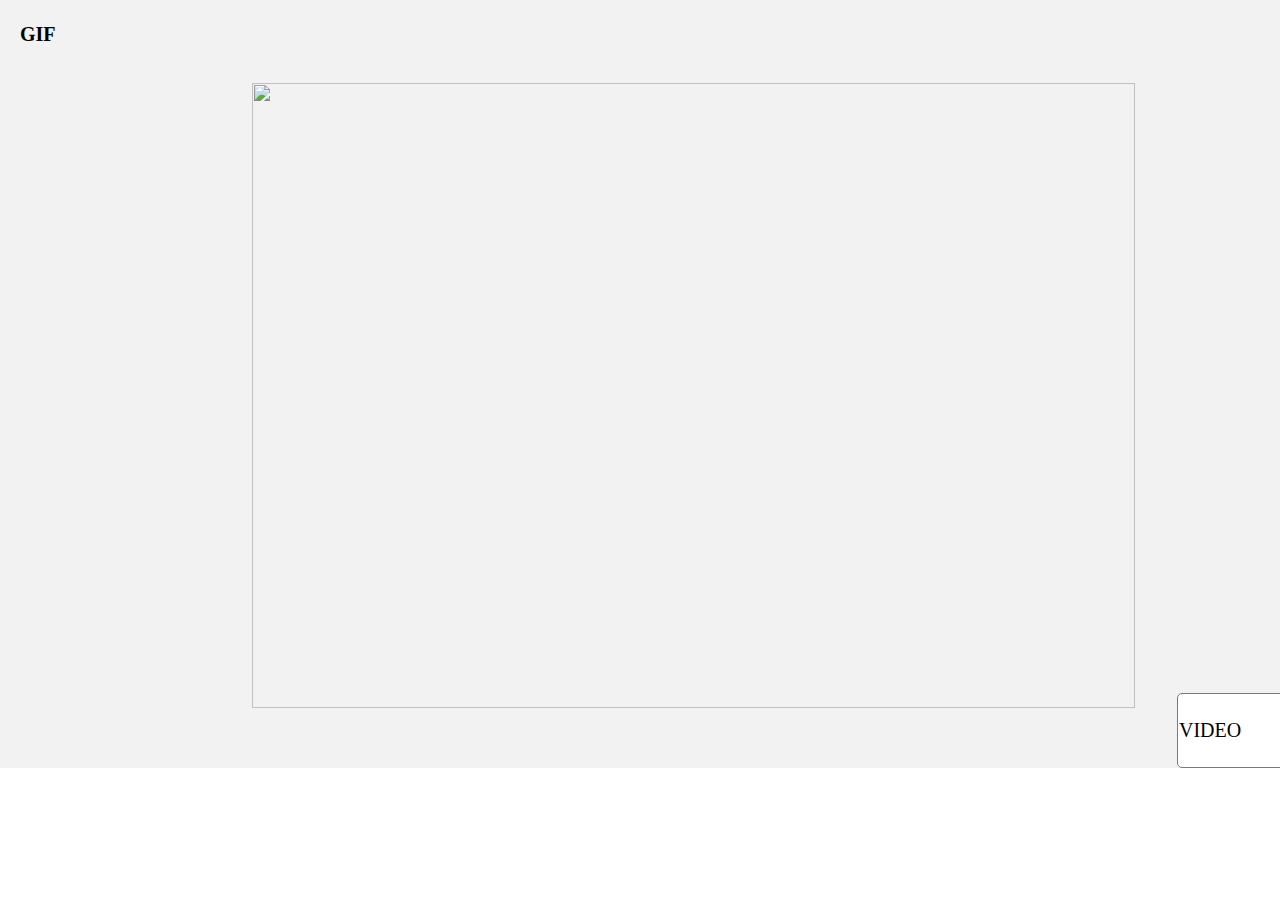
==== commit 0c15767a: "web font" ====
--- a/index.html
+++ b/index.html
@@ -9,6 +9,9 @@
     <link href="resources/css/axure_rp_page.css" type="text/css" rel="stylesheet"/>
     <link href="data/styles.css" type="text/css" rel="stylesheet"/>
     <link href="files/home/styles.css" type="text/css" rel="stylesheet"/>
+    <link href="https://fonts.googleapis.com/css?family=Roboto" type="text/css" rel="stylesheet"/>
+    <link href="https://fonts.googleapis.com/css?family=Bubbler+One" type="text/css" rel="stylesheet"/>
+    <link href="https://fonts.googleapis.com/css?family=Pacifico" type="text/css" rel="stylesheet"/>
     <script src="resources/scripts/jquery-1.7.1.min.js"></script>
     <script src="resources/scripts/jquery-ui-1.8.10.custom.min.js"></script>
     <script src="resources/scripts/prototypePre.js"></script>
@@ -24,8 +27,8 @@
   <body>
     <div id="base" class="">
 
-      <!-- Fonts (Group) -->
-      <div id="u0" class="ax_default" data-label="Fonts" data-left="0" data-top="0" data-width="1366" data-height="768">
+      <!-- Transition (Group) -->
+      <div id="u0" class="ax_default" data-label="Transition" data-left="0" data-top="0" data-width="1366" data-height="768">
 
         <!-- Background (Rectangle) -->
         <div id="u1" class="ax_default box_2" data-label="Background">
@@ -36,8 +39,8 @@
           </div>
         </div>
 
-        <!-- Button (Rectangle) -->
-        <div id="u3" class="ax_default button" data-label="Button">
+        <!-- Title (Rectangle) -->
+        <div id="u3" class="ax_default paragraph" data-label="Title">
           <div id="u3_div" class=""></div>
           <!-- Unnamed () -->
           <div id="u4" class="text">
@@ -45,330 +48,338 @@
           </div>
         </div>
 
-        <!-- Title (Rectangle) -->
-        <div id="u5" class="ax_default paragraph" data-label="Title">
-          <div id="u5_div" class=""></div>
-          <!-- Unnamed () -->
-          <div id="u6" class="text">
+        <!-- Unnamed (Image) -->
+        <div id="u5" class="ax_default image">
+          <img id="u5_img" class="img " src="images/home/u5.png"/>
+          <!-- Unnamed () -->
+          <div id="u6" class="text" style="display:none; visibility: hidden">
+            <p><span></span></p>
+          </div>
+        </div>
+
+        <!-- Unnamed (Rectangle) -->
+        <div id="u7" class="ax_default link_button">
+          <div id="u7_div" class=""></div>
+          <!-- Unnamed () -->
+          <div id="u8" class="text">
+            <p><span>FADE</span></p>
+          </div>
+        </div>
+
+        <!-- Unnamed (Rectangle) -->
+        <div id="u9" class="ax_default link_button">
+          <div id="u9_div" class=""></div>
+          <!-- Unnamed () -->
+          <div id="u10" class="text">
+            <p><span>SLIDE</span></p><p><span>HORIZONTAL</span></p>
+          </div>
+        </div>
+
+        <!-- Unnamed (Rectangle) -->
+        <div id="u11" class="ax_default link_button">
+          <div id="u11_div" class=""></div>
+          <!-- Unnamed () -->
+          <div id="u12" class="text">
+            <p><span>SLIDE</span></p><p><span>VERTICAL</span></p>
+          </div>
+        </div>
+
+        <!-- Unnamed (Rectangle) -->
+        <div id="u13" class="ax_default link_button">
+          <div id="u13_div" class=""></div>
+          <!-- Unnamed () -->
+          <div id="u14" class="text">
+            <p><span>FLIP</span></p><p><span>HORIZONTAL</span></p>
+          </div>
+        </div>
+
+        <!-- Unnamed (Rectangle) -->
+        <div id="u15" class="ax_default link_button">
+          <div id="u15_div" class=""></div>
+          <!-- Unnamed () -->
+          <div id="u16" class="text">
+            <p><span>FLIP</span></p><p><span>VERTICAL</span></p>
+          </div>
+        </div>
+
+        <!-- Button (Rectangle) -->
+        <div id="u17" class="ax_default button" data-label="Button">
+          <div id="u17_div" class=""></div>
+          <!-- Unnamed () -->
+          <div id="u18" class="text">
+            <p><span>RELOAD</span></p>
+          </div>
+        </div>
+      </div>
+
+      <!-- Fonts (Group) -->
+      <div id="u19" class="ax_default" data-label="Fonts" data-left="0" data-top="0" data-width="1366" data-height="768">
+
+        <!-- Background (Rectangle) -->
+        <div id="u20" class="ax_default box_2" data-label="Background">
+          <div id="u20_div" class=""></div>
+          <!-- Unnamed () -->
+          <div id="u21" class="text" style="display:none; visibility: hidden">
+            <p><span></span></p>
+          </div>
+        </div>
+
+        <!-- Button (Rectangle) -->
+        <div id="u22" class="ax_default button" data-label="Button">
+          <div id="u22_div" class=""></div>
+          <!-- Unnamed () -->
+          <div id="u23" class="text">
+            <p><span>TRANSITION</span></p>
+          </div>
+        </div>
+
+        <!-- Title (Rectangle) -->
+        <div id="u24" class="ax_default paragraph" data-label="Title">
+          <div id="u24_div" class=""></div>
+          <!-- Unnamed () -->
+          <div id="u25" class="text">
             <p><span>FONTS</span></p>
           </div>
         </div>
 
         <!-- Unnamed (Rectangle) -->
-        <div id="u7" class="ax_default heading_1">
-          <div id="u7_div" class=""></div>
-          <!-- Unnamed () -->
-          <div id="u8" class="text">
+        <div id="u26" class="ax_default heading_1">
+          <div id="u26_div" class=""></div>
+          <!-- Unnamed () -->
+          <div id="u27" class="text">
             <p><span>The quick brown fox jumps over the lazy dog</span></p>
           </div>
         </div>
 
         <!-- Unnamed (Rectangle) -->
-        <div id="u9" class="ax_default heading_1">
-          <div id="u9_div" class=""></div>
-          <!-- Unnamed () -->
-          <div id="u10" class="text">
+        <div id="u28" class="ax_default heading_1">
+          <div id="u28_div" class=""></div>
+          <!-- Unnamed () -->
+          <div id="u29" class="text">
             <p><span>The quick brown fox jumps over the lazy dog</span></p>
           </div>
         </div>
 
         <!-- Unnamed (Rectangle) -->
-        <div id="u11" class="ax_default heading_1">
-          <div id="u11_div" class=""></div>
-          <!-- Unnamed () -->
-          <div id="u12" class="text">
+        <div id="u30" class="ax_default heading_1">
+          <div id="u30_div" class=""></div>
+          <!-- Unnamed () -->
+          <div id="u31" class="text">
             <p><span>The quick brown fox jumps over the lazy dog</span></p>
           </div>
         </div>
       </div>
 
       <!-- Facebook (Group) -->
-      <div id="u13" class="ax_default" data-label="Facebook" data-left="0" data-top="0" data-width="1366" data-height="768">
-
-        <!-- Background (Rectangle) -->
-        <div id="u14" class="ax_default box_2" data-label="Background">
-          <div id="u14_div" class=""></div>
-          <!-- Unnamed () -->
-          <div id="u15" class="text" style="display:none; visibility: hidden">
-            <p><span></span></p>
-          </div>
-        </div>
-
-        <!-- Button (Rectangle) -->
-        <div id="u16" class="ax_default button" data-label="Button">
-          <div id="u16_div" class=""></div>
-          <!-- Unnamed () -->
-          <div id="u17" class="text">
+      <div id="u32" class="ax_default" data-label="Facebook" data-left="0" data-top="0" data-width="1366" data-height="768">
+
+        <!-- Background (Rectangle) -->
+        <div id="u33" class="ax_default box_2" data-label="Background">
+          <div id="u33_div" class=""></div>
+          <!-- Unnamed () -->
+          <div id="u34" class="text" style="display:none; visibility: hidden">
+            <p><span></span></p>
+          </div>
+        </div>
+
+        <!-- Button (Rectangle) -->
+        <div id="u35" class="ax_default button" data-label="Button">
+          <div id="u35_div" class=""></div>
+          <!-- Unnamed () -->
+          <div id="u36" class="text">
             <p><span>FONTS</span></p>
           </div>
         </div>
 
         <!-- Title (Rectangle) -->
-        <div id="u18" class="ax_default paragraph" data-label="Title">
-          <div id="u18_div" class=""></div>
-          <!-- Unnamed () -->
-          <div id="u19" class="text">
+        <div id="u37" class="ax_default paragraph" data-label="Title">
+          <div id="u37_div" class=""></div>
+          <!-- Unnamed () -->
+          <div id="u38" class="text">
             <p><span>FACEBOOK</span></p>
           </div>
         </div>
 
         <!-- Unnamed (Image) -->
-        <div id="u20" class="ax_default image">
-          <img id="u20_img" class="img " src="images/home/u20.png"/>
-          <!-- Unnamed () -->
-          <div id="u21" class="text" style="display:none; visibility: hidden">
+        <div id="u39" class="ax_default image">
+          <img id="u39_img" class="img " src="images/home/u39.png"/>
+          <!-- Unnamed () -->
+          <div id="u40" class="text" style="display:none; visibility: hidden">
             <p><span></span></p>
           </div>
         </div>
 
         <!-- Share (Image) -->
-        <div id="u22" class="ax_default image" data-label="Share">
-          <img id="u22_img" class="img " src="images/home/share_u22.png"/>
-          <!-- Unnamed () -->
-          <div id="u23" class="text" style="display:none; visibility: hidden">
+        <div id="u41" class="ax_default image" data-label="Share">
+          <img id="u41_img" class="img " src="images/home/share_u41.png"/>
+          <!-- Unnamed () -->
+          <div id="u42" class="text" style="display:none; visibility: hidden">
             <p><span></span></p>
           </div>
         </div>
       </div>
 
       <!-- Sound (Group) -->
-      <div id="u24" class="ax_default" data-label="Sound" data-left="0" data-top="0" data-width="1366" data-height="768">
+      <div id="u43" class="ax_default" data-label="Sound" data-left="0" data-top="0" data-width="1366" data-height="768">
 
         <!-- Sound (Inline Frame) -->
-        <div id="u25" class="ax_default" data-label="Sound">
-          <iframe id="u25_input" data-label="Sound" scrolling="no" frameborder="1" webkitallowfullscreen mozallowfullscreen allowfullscreen></iframe>
-        </div>
-
-        <!-- Background (Rectangle) -->
-        <div id="u26" class="ax_default box_2" data-label="Background">
-          <div id="u26_div" class=""></div>
-          <!-- Unnamed () -->
-          <div id="u27" class="text" style="display:none; visibility: hidden">
-            <p><span></span></p>
-          </div>
-        </div>
-
-        <!-- Button (Rectangle) -->
-        <div id="u28" class="ax_default button" data-label="Button">
-          <div id="u28_div" class=""></div>
-          <!-- Unnamed () -->
-          <div id="u29" class="text">
+        <div id="u44" class="ax_default" data-label="Sound">
+          <iframe id="u44_input" data-label="Sound" scrolling="no" frameborder="1" webkitallowfullscreen mozallowfullscreen allowfullscreen></iframe>
+        </div>
+
+        <!-- Background (Rectangle) -->
+        <div id="u45" class="ax_default box_2" data-label="Background">
+          <div id="u45_div" class=""></div>
+          <!-- Unnamed () -->
+          <div id="u46" class="text" style="display:none; visibility: hidden">
+            <p><span></span></p>
+          </div>
+        </div>
+
+        <!-- Button (Rectangle) -->
+        <div id="u47" class="ax_default button" data-label="Button">
+          <div id="u47_div" class=""></div>
+          <!-- Unnamed () -->
+          <div id="u48" class="text">
             <p><span>FACEBOOK</span></p>
           </div>
         </div>
 
         <!-- Title (Rectangle) -->
-        <div id="u30" class="ax_default paragraph" data-label="Title">
-          <div id="u30_div" class=""></div>
-          <!-- Unnamed () -->
-          <div id="u31" class="text">
+        <div id="u49" class="ax_default paragraph" data-label="Title">
+          <div id="u49_div" class=""></div>
+          <!-- Unnamed () -->
+          <div id="u50" class="text">
             <p><span>SOUND</span></p>
           </div>
         </div>
 
         <!-- Unnamed (Rectangle) -->
-        <div id="u32" class="ax_default heading_1">
-          <div id="u32_div" class=""></div>
-          <!-- Unnamed () -->
-          <div id="u33" class="text">
+        <div id="u51" class="ax_default heading_1">
+          <div id="u51_div" class=""></div>
+          <!-- Unnamed () -->
+          <div id="u52" class="text">
             <p><span>You are listening Succotash </span></p>
           </div>
         </div>
       </div>
 
       <!-- Video with autoplay (Group) -->
-      <div id="u34" class="ax_default" data-label="Video with autoplay" data-left="0" data-top="0" data-width="1366" data-height="768">
-
-        <!-- Background (Rectangle) -->
-        <div id="u35" class="ax_default box_2" data-label="Background">
-          <div id="u35_div" class=""></div>
-          <!-- Unnamed () -->
-          <div id="u36" class="text" style="display:none; visibility: hidden">
-            <p><span></span></p>
-          </div>
-        </div>
-
-        <!-- Button (Rectangle) -->
-        <div id="u37" class="ax_default button" data-label="Button">
-          <div id="u37_div" class=""></div>
-          <!-- Unnamed () -->
-          <div id="u38" class="text">
+      <div id="u53" class="ax_default" data-label="Video with autoplay" data-left="0" data-top="0" data-width="1366" data-height="768">
+
+        <!-- Background (Rectangle) -->
+        <div id="u54" class="ax_default box_2" data-label="Background">
+          <div id="u54_div" class=""></div>
+          <!-- Unnamed () -->
+          <div id="u55" class="text" style="display:none; visibility: hidden">
+            <p><span></span></p>
+          </div>
+        </div>
+
+        <!-- Button (Rectangle) -->
+        <div id="u56" class="ax_default button" data-label="Button">
+          <div id="u56_div" class=""></div>
+          <!-- Unnamed () -->
+          <div id="u57" class="text">
             <p><span>SOUND</span></p>
           </div>
         </div>
 
         <!-- Title (Rectangle) -->
-        <div id="u39" class="ax_default paragraph" data-label="Title">
-          <div id="u39_div" class=""></div>
-          <!-- Unnamed () -->
-          <div id="u40" class="text">
+        <div id="u58" class="ax_default paragraph" data-label="Title">
+          <div id="u58_div" class=""></div>
+          <!-- Unnamed () -->
+          <div id="u59" class="text">
             <p><span>VIDEO with autoplay</span></p>
           </div>
         </div>
 
         <!-- Video autoplay (Inline Frame) -->
-        <div id="u41" class="ax_default" data-label="Video autoplay">
-          <iframe id="u41_input" data-label="Video autoplay" scrolling="no" frameborder="1" webkitallowfullscreen mozallowfullscreen allowfullscreen></iframe>
+        <div id="u60" class="ax_default" data-label="Video autoplay">
+          <iframe id="u60_input" data-label="Video autoplay" scrolling="no" frameborder="1" webkitallowfullscreen mozallowfullscreen allowfullscreen></iframe>
         </div>
       </div>
 
       <!-- Video (Group) -->
-      <div id="u42" class="ax_default" data-label="Video" data-left="0" data-top="0" data-width="1366" data-height="768">
-
-        <!-- Background (Rectangle) -->
-        <div id="u43" class="ax_default box_2" data-label="Background">
-          <div id="u43_div" class=""></div>
-          <!-- Unnamed () -->
-          <div id="u44" class="text" style="display:none; visibility: hidden">
-            <p><span></span></p>
-          </div>
-        </div>
-
-        <!-- Button (Rectangle) -->
-        <div id="u45" class="ax_default button" data-label="Button">
-          <div id="u45_div" class=""></div>
-          <!-- Unnamed () -->
-          <div id="u46" class="text">
+      <div id="u61" class="ax_default" data-label="Video" data-left="0" data-top="0" data-width="1366" data-height="768">
+
+        <!-- Background (Rectangle) -->
+        <div id="u62" class="ax_default box_2" data-label="Background">
+          <div id="u62_div" class=""></div>
+          <!-- Unnamed () -->
+          <div id="u63" class="text" style="display:none; visibility: hidden">
+            <p><span></span></p>
+          </div>
+        </div>
+
+        <!-- Button (Rectangle) -->
+        <div id="u64" class="ax_default button" data-label="Button">
+          <div id="u64_div" class=""></div>
+          <!-- Unnamed () -->
+          <div id="u65" class="text">
             <p><span>AUTOPLAY</span></p>
           </div>
         </div>
 
         <!-- Title (Rectangle) -->
-        <div id="u47" class="ax_default paragraph" data-label="Title">
-          <div id="u47_div" class=""></div>
-          <!-- Unnamed () -->
-          <div id="u48" class="text">
+        <div id="u66" class="ax_default paragraph" data-label="Title">
+          <div id="u66_div" class=""></div>
+          <!-- Unnamed () -->
+          <div id="u67" class="text">
             <p><span>VIDEO</span></p>
           </div>
         </div>
 
         <!-- Video (Inline Frame) -->
-        <div id="u49" class="ax_default" data-label="Video">
-          <iframe id="u49_input" data-label="Video" scrolling="no" frameborder="0" webkitallowfullscreen mozallowfullscreen allowfullscreen></iframe>
+        <div id="u68" class="ax_default" data-label="Video">
+          <iframe id="u68_input" data-label="Video" scrolling="no" frameborder="0" webkitallowfullscreen mozallowfullscreen allowfullscreen></iframe>
         </div>
       </div>
 
       <!-- Gif (Group) -->
-      <div id="u50" class="ax_default" data-label="Gif" data-left="0" data-top="0" data-width="1366" data-height="768">
-
-        <!-- Background (Rectangle) -->
-        <div id="u51" class="ax_default box_2" data-label="Background">
-          <div id="u51_div" class=""></div>
-          <!-- Unnamed () -->
-          <div id="u52" class="text" style="display:none; visibility: hidden">
-            <p><span></span></p>
-          </div>
-        </div>
-
-        <!-- Button (Rectangle) -->
-        <div id="u53" class="ax_default button" data-label="Button">
-          <div id="u53_div" class=""></div>
-          <!-- Unnamed () -->
-          <div id="u54" class="text">
+      <div id="u69" class="ax_default" data-label="Gif" data-left="0" data-top="0" data-width="1366" data-height="768">
+
+        <!-- Unnamed (Dynamic Panel) -->
+        <div id="u70" class="ax_default">
+          <div id="u70_state0" class="panel_state" data-label="State1" style="">
+            <div id="u70_state0_content" class="panel_state_content">
+
+              <!-- Background (Rectangle) -->
+              <div id="u71" class="ax_default box_2" data-label="Background">
+                <div id="u71_div" class=""></div>
+                <!-- Unnamed () -->
+                <div id="u72" class="text" style="display:none; visibility: hidden">
+                  <p><span></span></p>
+                </div>
+              </div>
+            </div>
+          </div>
+        </div>
+
+        <!-- Button (Rectangle) -->
+        <div id="u73" class="ax_default button" data-label="Button">
+          <div id="u73_div" class=""></div>
+          <!-- Unnamed () -->
+          <div id="u74" class="text">
             <p><span>VIDEO</span></p>
           </div>
         </div>
 
         <!-- Title (Rectangle) -->
-        <div id="u55" class="ax_default paragraph" data-label="Title">
-          <div id="u55_div" class=""></div>
-          <!-- Unnamed () -->
-          <div id="u56" class="text">
+        <div id="u75" class="ax_default paragraph" data-label="Title">
+          <div id="u75_div" class=""></div>
+          <!-- Unnamed () -->
+          <div id="u76" class="text">
             <p><span>GIF</span></p>
           </div>
         </div>
 
         <!-- Gif (Image) -->
-        <div id="u57" class="ax_default image" data-label="Gif">
-          <img id="u57_img" class="img " src="images/home/gif_u57.gif"/>
-          <!-- Unnamed () -->
-          <div id="u58" class="text" style="display:none; visibility: hidden">
-            <p><span></span></p>
-          </div>
-        </div>
-      </div>
-
-      <!-- Transition (Group) -->
-      <div id="u59" class="ax_default" data-label="Transition" data-left="0" data-top="0" data-width="1366" data-height="768">
-
-        <!-- Background (Rectangle) -->
-        <div id="u60" class="ax_default box_2" data-label="Background">
-          <div id="u60_div" class=""></div>
-          <!-- Unnamed () -->
-          <div id="u61" class="text" style="display:none; visibility: hidden">
-            <p><span></span></p>
-          </div>
-        </div>
-
-        <!-- Button (Rectangle) -->
-        <div id="u62" class="ax_default button" data-label="Button">
-          <div id="u62_div" class=""></div>
-          <!-- Unnamed () -->
-          <div id="u63" class="text">
-            <p><span>TRANSITION</span></p>
-          </div>
-        </div>
-
-        <!-- Title (Rectangle) -->
-        <div id="u64" class="ax_default paragraph" data-label="Title">
-          <div id="u64_div" class=""></div>
-          <!-- Unnamed () -->
-          <div id="u65" class="text">
-            <p><span>TRANSITION</span></p>
-          </div>
-        </div>
-
-        <!-- Unnamed (Image) -->
-        <div id="u66" class="ax_default image">
-          <img id="u66_img" class="img " src="images/home/u66.png"/>
-          <!-- Unnamed () -->
-          <div id="u67" class="text" style="display:none; visibility: hidden">
-            <p><span></span></p>
-          </div>
-        </div>
-
-        <!-- Unnamed (Rectangle) -->
-        <div id="u68" class="ax_default link_button">
-          <div id="u68_div" class=""></div>
-          <!-- Unnamed () -->
-          <div id="u69" class="text">
-            <p><span>FADE</span></p>
-          </div>
-        </div>
-
-        <!-- Unnamed (Rectangle) -->
-        <div id="u70" class="ax_default link_button">
-          <div id="u70_div" class=""></div>
-          <!-- Unnamed () -->
-          <div id="u71" class="text">
-            <p><span>SLIDE</span></p><p><span>HORIZONTAL</span></p>
-          </div>
-        </div>
-
-        <!-- Unnamed (Rectangle) -->
-        <div id="u72" class="ax_default link_button">
-          <div id="u72_div" class=""></div>
-          <!-- Unnamed () -->
-          <div id="u73" class="text">
-            <p><span>SLIDE</span></p><p><span>VERTICAL</span></p>
-          </div>
-        </div>
-
-        <!-- Unnamed (Rectangle) -->
-        <div id="u74" class="ax_default link_button">
-          <div id="u74_div" class=""></div>
-          <!-- Unnamed () -->
-          <div id="u75" class="text">
-            <p><span>FLIP</span></p><p><span>HORIZONTAL</span></p>
-          </div>
-        </div>
-
-        <!-- Unnamed (Rectangle) -->
-        <div id="u76" class="ax_default link_button">
-          <div id="u76_div" class=""></div>
-          <!-- Unnamed () -->
-          <div id="u77" class="text">
-            <p><span>FLIP</span></p><p><span>VERTICAL</span></p>
+        <div id="u77" class="ax_default image" data-label="Gif">
+          <img id="u77_img" class="img " src="images/home/gif_u77.gif"/>
+          <!-- Unnamed () -->
+          <div id="u78" class="text" style="display:none; visibility: hidden">
+            <p><span></span></p>
           </div>
         </div>
       </div>
--- a/resources/css/axure_rp_page.css
+++ b/resources/css/axure_rp_page.css
@@ -0,0 +1,239 @@
+﻿/* so the window resize fires within a frame in IE7 */
+html, body {
+    height: 100%;
+}
+
+a {
+    color: inherit;
+}
+
+p {
+    margin: 0px;
+    text-rendering: optimizeLegibility;
+    font-feature-settings: "kern" 1;
+    -webkit-font-feature-settings: "kern";
+    -moz-font-feature-settings: "kern";
+    -moz-font-feature-settings: "kern=1";
+    font-kerning: normal;
+}
+
+iframe {
+    background: #FFFFFF;
+}
+
+/* to match IE with C, FF */
+input {
+    padding: 1px 0px 1px 0px;
+    box-sizing: border-box;
+    -moz-box-sizing: border-box;
+}
+
+textarea {
+    margin: 0px;
+    box-sizing: border-box;
+    -moz-box-sizing: border-box;
+}
+
+div.intcases {
+    font-family: arial; 
+    font-size: 12px;
+    text-align:left; 
+    border:1px solid #AAA; 
+    background:#FFF none repeat scroll 0% 0%; 
+    z-index:9999; 
+    visibility:hidden; 
+    position:absolute;
+    padding: 0px;
+    border-radius: 3px;
+    white-space: nowrap;
+}
+
+div.intcaselink {
+    cursor: pointer;
+    padding: 3px 8px 3px 8px;
+    margin: 5px;
+    background:#EEE none repeat scroll 0% 0%; 
+    border:1px solid #AAA;
+    border-radius: 3px;
+}
+
+div.refpageimage {
+    position: absolute;
+    left: 0px;
+    top: 0px;
+    font-size: 0px;
+    width: 16px;
+    height: 16px;
+    cursor: pointer;
+    background-image: url(images/newwindow.gif);
+    background-repeat: no-repeat;
+}
+
+div.annnoteimage {
+    position: absolute;
+    left: 0px;
+    top: 0px;
+    font-size: 0px;
+    /*width: 16px;
+    height: 12px;*/
+    cursor: help;
+    /*background-image: url(images/note.gif);*/
+    /*background-repeat: no-repeat;*/
+    width: 13px;
+    height: 12px;
+    padding-top: 1px;
+    text-align: center;
+    background-color: #138CDD;
+    -moz-box-shadow: 1px 1px 3px #aaa;
+    -webkit-box-shadow: 1px 1px 3px #aaa;
+    box-shadow: 1px 1px 3px #aaa;
+}
+
+div.annnoteline {
+    display: inline-block;
+    width: 9px;
+    height: 1px;
+    border-bottom: 1px solid white;
+    margin-top: 1px;
+}
+
+div.annnotelabel {
+    position: absolute;
+    left: 0px;
+    top: 0px;
+    font-family: Helvetica,Arial;
+    font-size: 10px;
+    /*border: 1px solid rgb(166,221,242);*/
+    cursor: help;
+    /*background:rgb(0,157,217) none repeat scroll 0% 0%;*/ 
+    padding: 1px 3px 1px 3px;
+    white-space: nowrap;
+    color: white;
+    
+    background-color: #138CDD;
+    -moz-box-shadow: 1px 1px 3px #aaa;
+    -webkit-box-shadow: 1px 1px 3px #aaa;
+    box-shadow: 1px 1px 3px #aaa;
+}
+
+.annotation {
+    font-size: 12px;
+    padding-left: 2px;
+    margin-bottom: 5px;
+}
+
+.annotationName {
+    /*font-size: 13px;
+    font-weight: bold;
+    margin-bottom: 3px;
+    white-space: nowrap;*/
+
+    font-family: 'Trebuchet MS';
+    font-size: 14px;
+    font-weight: bold;
+    margin-bottom: 5px;
+    white-space: nowrap;
+}
+
+.annotationValue {
+    font-family: Arial, Helvetica, Sans-Serif;
+    font-size: 12px;
+    color: #4a4a4a;
+    line-height: 21px;
+    margin-bottom: 20px;
+}
+
+.noteLink {
+    text-decoration: inherit;
+    color: inherit;
+}
+
+.noteLink:hover {
+    background-color: white;
+}
+
+/* this is a fix for the issue where dialogs jump around and takes the text-align from the body */
+.dialogFix {
+    position:absolute;
+    text-align:left;
+    border: 1px solid #8f949a;
+}
+
+
+@keyframes pulsate {
+  from {
+    box-shadow: 0 0 10px #15d6ba;
+  }
+  to {
+    box-shadow: 0 0 20px #15d6ba;
+  }
+}
+
+@-webkit-keyframes pulsate {
+  from {
+    -webkit-box-shadow: 0 0 10px #15d6ba;
+    box-shadow: 0 0 10px #15d6ba;
+  }
+  to {
+    -webkit-box-shadow: 0 0 20px #15d6ba;
+    box-shadow: 0 0 20px #15d6ba;
+  }
+}
+ 
+@-moz-keyframes pulsate {
+  from {
+    -moz-box-shadow: 0 0 10px #15d6ba;
+    box-shadow: 0 0 10px #15d6ba;
+  }
+  to {
+    -moz-box-shadow: 0 0 20px #15d6ba;
+    box-shadow: 0 0 20px #15d6ba;
+  }
+}
+
+.legacyPulsateBorder {
+    /*border: 5px solid #15d6ba;
+    margin: -5px;*/
+    -moz-box-shadow: 0 0 10px 3px #15d6ba;
+    box-shadow: 0 0 10px 3px #15d6ba;
+}
+
+.pulsateBorder {
+  animation-name: pulsate;
+  animation-timing-function: ease-in-out;
+  animation-duration: 0.9s;
+  animation-iteration-count: infinite;
+  animation-direction: alternate;
+  
+  -webkit-animation-name: pulsate;
+  -webkit-animation-timing-function: ease-in-out;
+  -webkit-animation-duration: 0.9s;
+  -webkit-animation-iteration-count: infinite;
+  -webkit-animation-direction: alternate;
+
+  -moz-animation-name: pulsate;
+  -moz-animation-timing-function: ease-in-out;
+  -moz-animation-duration: 0.9s;
+  -moz-animation-iteration-count: infinite;
+  -moz-animation-direction: alternate;
+}
+
+.ax_default_hidden, .ax_default_unplaced{
+    display: none;
+    visibility: hidden;
+}
+
+.widgetNoteSelected {
+    -moz-box-shadow: 0 0 10px 3px #138CDD;
+    box-shadow: 0 0 10px 3px #138CDD;
+    /*-moz-box-shadow: 0 0 20px #3915d6;
+    box-shadow: 0 0 20px #3915d6;*/
+    /*border: 3px solid #3915d6;*/
+    /*margin: -3px;*/
+}
+
+
+.singleImg {
+    display: none;
+    visibility: hidden;
+}--- a/files/home/styles.css
+++ b/files/home/styles.css
@@ -28,7 +28,7 @@
   width:1366px;
   height:768px;
   background:inherit;
-  background-color:rgba(242, 242, 242, 1);
+  background-color:rgba(148, 148, 148, 1);
   border:none;
   border-left:0px;
   border-top:0px;
@@ -61,6 +61,283 @@
   word-wrap:break-word;
 }
 #u3_div {
+  border-width:0px;
+  position:absolute;
+  left:0px;
+  top:0px;
+  width:222px;
+  height:77px;
+  background:inherit;
+  background-color:rgba(255, 255, 255, 0);
+  border:none;
+  border-left:0px;
+  border-top:0px;
+  border-right:0px;
+  border-bottom:0px;
+  border-radius:0px;
+  border-top-left-radius:0px;
+  border-top-right-radius:0px;
+  border-bottom-right-radius:0px;
+  border-bottom-left-radius:0px;
+  -moz-box-shadow:none;
+  -webkit-box-shadow:none;
+  box-shadow:none;
+  font-family:'Felix Titling Bold', 'Felix Titling Normale', 'Felix Titling';
+  font-weight:700;
+  font-style:normal;
+  font-size:20px;
+}
+#u3 {
+  border-width:0px;
+  position:absolute;
+  left:20px;
+  top:23px;
+  width:222px;
+  height:77px;
+  font-family:'Felix Titling Bold', 'Felix Titling Normale', 'Felix Titling';
+  font-weight:700;
+  font-style:normal;
+  font-size:20px;
+}
+#u4 {
+  border-width:0px;
+  position:absolute;
+  left:0px;
+  top:0px;
+  width:222px;
+  word-wrap:break-word;
+}
+#u5_img {
+  border-width:0px;
+  position:absolute;
+  left:0px;
+  top:0px;
+  width:580px;
+  height:329px;
+}
+#u5 {
+  border-width:0px;
+  position:absolute;
+  left:393px;
+  top:131px;
+  width:580px;
+  height:329px;
+}
+#u6 {
+  border-width:0px;
+  position:absolute;
+  left:2px;
+  top:156px;
+  width:576px;
+  visibility:hidden;
+  word-wrap:break-word;
+}
+#u7_div {
+  border-width:0px;
+  position:absolute;
+  left:0px;
+  top:0px;
+  width:39px;
+  height:20px;
+  background:inherit;
+  background-color:rgba(255, 255, 255, 0);
+  border:none;
+  border-left:0px;
+  border-top:0px;
+  border-right:0px;
+  border-bottom:0px;
+  border-radius:0px;
+  border-top-left-radius:0px;
+  border-top-right-radius:0px;
+  border-bottom-right-radius:0px;
+  border-bottom-left-radius:0px;
+  -moz-box-shadow:none;
+  -webkit-box-shadow:none;
+  box-shadow:none;
+  color:#FFFFFF;
+}
+#u7 {
+  border-width:0px;
+  position:absolute;
+  left:664px;
+  top:548px;
+  width:39px;
+  height:20px;
+  color:#FFFFFF;
+}
+#u8 {
+  border-width:0px;
+  position:absolute;
+  left:2px;
+  top:2px;
+  width:35px;
+  white-space:nowrap;
+}
+#u9_div {
+  border-width:0px;
+  position:absolute;
+  left:0px;
+  top:0px;
+  width:84px;
+  height:36px;
+  background:inherit;
+  background-color:rgba(255, 255, 255, 0);
+  border:none;
+  border-left:0px;
+  border-top:0px;
+  border-right:0px;
+  border-bottom:0px;
+  border-radius:0px;
+  border-top-left-radius:0px;
+  border-top-right-radius:0px;
+  border-bottom-right-radius:0px;
+  border-bottom-left-radius:0px;
+  -moz-box-shadow:none;
+  -webkit-box-shadow:none;
+  box-shadow:none;
+  color:#FFFFFF;
+}
+#u9 {
+  border-width:0px;
+  position:absolute;
+  left:309px;
+  top:540px;
+  width:84px;
+  height:36px;
+  color:#FFFFFF;
+}
+#u10 {
+  border-width:0px;
+  position:absolute;
+  left:2px;
+  top:2px;
+  width:80px;
+  white-space:nowrap;
+}
+#u11_div {
+  border-width:0px;
+  position:absolute;
+  left:0px;
+  top:0px;
+  width:67px;
+  height:36px;
+  background:inherit;
+  background-color:rgba(255, 255, 255, 0);
+  border:none;
+  border-left:0px;
+  border-top:0px;
+  border-right:0px;
+  border-bottom:0px;
+  border-radius:0px;
+  border-top-left-radius:0px;
+  border-top-right-radius:0px;
+  border-bottom-right-radius:0px;
+  border-bottom-left-radius:0px;
+  -moz-box-shadow:none;
+  -webkit-box-shadow:none;
+  box-shadow:none;
+  color:#FFFFFF;
+}
+#u11 {
+  border-width:0px;
+  position:absolute;
+  left:495px;
+  top:540px;
+  width:67px;
+  height:36px;
+  color:#FFFFFF;
+}
+#u12 {
+  border-width:0px;
+  position:absolute;
+  left:2px;
+  top:2px;
+  width:63px;
+  white-space:nowrap;
+}
+#u13_div {
+  border-width:0px;
+  position:absolute;
+  left:0px;
+  top:0px;
+  width:84px;
+  height:36px;
+  background:inherit;
+  background-color:rgba(255, 255, 255, 0);
+  border:none;
+  border-left:0px;
+  border-top:0px;
+  border-right:0px;
+  border-bottom:0px;
+  border-radius:0px;
+  border-top-left-radius:0px;
+  border-top-right-radius:0px;
+  border-bottom-right-radius:0px;
+  border-bottom-left-radius:0px;
+  -moz-box-shadow:none;
+  -webkit-box-shadow:none;
+  box-shadow:none;
+  color:#FFFFFF;
+}
+#u13 {
+  border-width:0px;
+  position:absolute;
+  left:976px;
+  top:540px;
+  width:84px;
+  height:36px;
+  color:#FFFFFF;
+}
+#u14 {
+  border-width:0px;
+  position:absolute;
+  left:2px;
+  top:2px;
+  width:80px;
+  white-space:nowrap;
+}
+#u15_div {
+  border-width:0px;
+  position:absolute;
+  left:0px;
+  top:0px;
+  width:67px;
+  height:36px;
+  background:inherit;
+  background-color:rgba(255, 255, 255, 0);
+  border:none;
+  border-left:0px;
+  border-top:0px;
+  border-right:0px;
+  border-bottom:0px;
+  border-radius:0px;
+  border-top-left-radius:0px;
+  border-top-right-radius:0px;
+  border-bottom-right-radius:0px;
+  border-bottom-left-radius:0px;
+  -moz-box-shadow:none;
+  -webkit-box-shadow:none;
+  box-shadow:none;
+  color:#FFFFFF;
+}
+#u15 {
+  border-width:0px;
+  position:absolute;
+  left:806px;
+  top:540px;
+  width:67px;
+  height:36px;
+  color:#FFFFFF;
+}
+#u16 {
+  border-width:0px;
+  position:absolute;
+  left:2px;
+  top:2px;
+  width:63px;
+  white-space:nowrap;
+}
+#u17_div {
   border-width:0px;
   position:absolute;
   left:0px;
@@ -78,7 +355,7 @@
   -webkit-box-shadow:none;
   box-shadow:none;
 }
-#u3 {
+#u17 {
   border-width:0px;
   position:absolute;
   left:1177px;
@@ -86,7 +363,7 @@
   width:189px;
   height:75px;
 }
-#u4 {
+#u18 {
   border-width:0px;
   position:absolute;
   left:2px;
@@ -94,7 +371,89 @@
   width:185px;
   word-wrap:break-word;
 }
-#u5_div {
+#u19 {
+  border-width:0px;
+  position:absolute;
+  left:0px;
+  top:0px;
+  width:0px;
+  height:0px;
+}
+#u20_div {
+  border-width:0px;
+  position:absolute;
+  left:0px;
+  top:0px;
+  width:1366px;
+  height:768px;
+  background:inherit;
+  background-color:rgba(161, 161, 161, 1);
+  border:none;
+  border-left:0px;
+  border-top:0px;
+  border-right:0px;
+  border-bottom:0px;
+  border-radius:0px;
+  border-top-left-radius:0px;
+  border-top-right-radius:0px;
+  border-bottom-right-radius:0px;
+  border-bottom-left-radius:0px;
+  -moz-box-shadow:none;
+  -webkit-box-shadow:none;
+  box-shadow:none;
+}
+#u20 {
+  border-width:0px;
+  position:absolute;
+  left:0px;
+  top:0px;
+  width:1366px;
+  height:768px;
+}
+#u21 {
+  border-width:0px;
+  position:absolute;
+  left:2px;
+  top:376px;
+  width:1362px;
+  visibility:hidden;
+  word-wrap:break-word;
+}
+#u22_div {
+  border-width:0px;
+  position:absolute;
+  left:0px;
+  top:0px;
+  width:189px;
+  height:75px;
+  background:inherit;
+  background-color:rgba(255, 255, 255, 1);
+  box-sizing:border-box;
+  border-width:1px;
+  border-style:solid;
+  border-color:rgba(121, 121, 121, 1);
+  border-radius:5px;
+  -moz-box-shadow:none;
+  -webkit-box-shadow:none;
+  box-shadow:none;
+}
+#u22 {
+  border-width:0px;
+  position:absolute;
+  left:1177px;
+  top:693px;
+  width:189px;
+  height:75px;
+}
+#u23 {
+  border-width:0px;
+  position:absolute;
+  left:2px;
+  top:26px;
+  width:185px;
+  word-wrap:break-word;
+}
+#u24_div {
   border-width:0px;
   position:absolute;
   left:0px;
@@ -121,7 +480,7 @@
   font-style:normal;
   font-size:20px;
 }
-#u5 {
+#u24 {
   border-width:0px;
   position:absolute;
   left:20px;
@@ -133,7 +492,7 @@
   font-style:normal;
   font-size:20px;
 }
-#u6 {
+#u25 {
   border-width:0px;
   position:absolute;
   left:0px;
@@ -141,7 +500,7 @@
   width:155px;
   word-wrap:break-word;
 }
-#u7_div {
+#u26_div {
   border-width:0px;
   position:absolute;
   left:0px;
@@ -168,7 +527,7 @@
   font-style:normal;
   text-align:center;
 }
-#u7 {
+#u26 {
   border-width:0px;
   position:absolute;
   left:277px;
@@ -180,7 +539,7 @@
   font-style:normal;
   text-align:center;
 }
-#u8 {
+#u27 {
   border-width:0px;
   position:absolute;
   left:0px;
@@ -188,7 +547,7 @@
   width:813px;
   word-wrap:break-word;
 }
-#u9_div {
+#u28_div {
   border-width:0px;
   position:absolute;
   left:0px;
@@ -210,26 +569,26 @@
   -moz-box-shadow:none;
   -webkit-box-shadow:none;
   box-shadow:none;
-  font-family:'Canter Light', 'Canter';
-  font-weight:300;
-  font-style:normal;
-  font-size:72px;
+  font-family:'Bubbler One';
+  font-weight:400;
+  font-style:normal;
+  font-size:48px;
   text-align:center;
 }
-#u9 {
+#u28 {
   border-width:0px;
   position:absolute;
   left:232px;
   top:332px;
   width:903px;
   height:60px;
-  font-family:'Canter Light', 'Canter';
-  font-weight:300;
-  font-style:normal;
-  font-size:72px;
+  font-family:'Bubbler One';
+  font-weight:400;
+  font-style:normal;
+  font-size:48px;
   text-align:center;
 }
-#u10 {
+#u29 {
   border-width:0px;
   position:absolute;
   left:0px;
@@ -237,7 +596,7 @@
   width:903px;
   word-wrap:break-word;
 }
-#u11_div {
+#u30_div {
   border-width:0px;
   position:absolute;
   left:0px;
@@ -265,7 +624,7 @@
   font-size:40px;
   text-align:center;
 }
-#u11 {
+#u30 {
   border-width:0px;
   position:absolute;
   left:232px;
@@ -278,7 +637,7 @@
   font-size:40px;
   text-align:center;
 }
-#u12 {
+#u31 {
   border-width:0px;
   position:absolute;
   left:0px;
@@ -286,7 +645,7 @@
   width:903px;
   word-wrap:break-word;
 }
-#u13 {
+#u32 {
   border-width:0px;
   position:absolute;
   left:0px;
@@ -294,7 +653,7 @@
   width:0px;
   height:0px;
 }
-#u14_div {
+#u33_div {
   border-width:0px;
   position:absolute;
   left:0px;
@@ -302,22 +661,22 @@
   width:1366px;
   height:768px;
   background:inherit;
-  background-color:rgba(242, 242, 242, 1);
-  border:none;
-  border-left:0px;
-  border-top:0px;
-  border-right:0px;
-  border-bottom:0px;
-  border-radius:0px;
-  border-top-left-radius:0px;
-  border-top-right-radius:0px;
-  border-bottom-right-radius:0px;
-  border-bottom-left-radius:0px;
-  -moz-box-shadow:none;
-  -webkit-box-shadow:none;
-  box-shadow:none;
-}
-#u14 {
+  background-color:rgba(174, 174, 174, 1);
+  border:none;
+  border-left:0px;
+  border-top:0px;
+  border-right:0px;
+  border-bottom:0px;
+  border-radius:0px;
+  border-top-left-radius:0px;
+  border-top-right-radius:0px;
+  border-bottom-right-radius:0px;
+  border-bottom-left-radius:0px;
+  -moz-box-shadow:none;
+  -webkit-box-shadow:none;
+  box-shadow:none;
+}
+#u33 {
   border-width:0px;
   position:absolute;
   left:0px;
@@ -325,7 +684,7 @@
   width:1366px;
   height:768px;
 }
-#u15 {
+#u34 {
   border-width:0px;
   position:absolute;
   left:2px;
@@ -334,7 +693,7 @@
   visibility:hidden;
   word-wrap:break-word;
 }
-#u16_div {
+#u35_div {
   border-width:0px;
   position:absolute;
   left:0px;
@@ -352,7 +711,7 @@
   -webkit-box-shadow:none;
   box-shadow:none;
 }
-#u16 {
+#u35 {
   border-width:0px;
   position:absolute;
   left:1177px;
@@ -360,7 +719,7 @@
   width:189px;
   height:75px;
 }
-#u17 {
+#u36 {
   border-width:0px;
   position:absolute;
   left:2px;
@@ -368,7 +727,7 @@
   width:185px;
   word-wrap:break-word;
 }
-#u18_div {
+#u37_div {
   border-width:0px;
   position:absolute;
   left:0px;
@@ -395,7 +754,7 @@
   font-style:normal;
   font-size:20px;
 }
-#u18 {
+#u37 {
   border-width:0px;
   position:absolute;
   left:20px;
@@ -407,7 +766,7 @@
   font-style:normal;
   font-size:20px;
 }
-#u19 {
+#u38 {
   border-width:0px;
   position:absolute;
   left:0px;
@@ -415,7 +774,7 @@
   width:155px;
   word-wrap:break-word;
 }
-#u20_img {
+#u39_img {
   border-width:0px;
   position:absolute;
   left:0px;
@@ -423,7 +782,7 @@
   width:100px;
   height:100px;
 }
-#u20 {
+#u39 {
   border-width:0px;
   position:absolute;
   left:830px;
@@ -431,7 +790,7 @@
   width:100px;
   height:100px;
 }
-#u21 {
+#u40 {
   border-width:0px;
   position:absolute;
   left:2px;
@@ -440,7 +799,7 @@
   visibility:hidden;
   word-wrap:break-word;
 }
-#u22_img {
+#u41_img {
   border-width:0px;
   position:absolute;
   left:0px;
@@ -448,7 +807,7 @@
   width:269px;
   height:100px;
 }
-#u22 {
+#u41 {
   border-width:0px;
   position:absolute;
   left:380px;
@@ -456,7 +815,7 @@
   width:269px;
   height:100px;
 }
-#u23 {
+#u42 {
   border-width:0px;
   position:absolute;
   left:2px;
@@ -465,7 +824,7 @@
   visibility:hidden;
   word-wrap:break-word;
 }
-#u24 {
+#u43 {
   border-width:0px;
   position:absolute;
   left:0px;
@@ -473,7 +832,7 @@
   width:0px;
   height:0px;
 }
-#u25 {
+#u44 {
   border-width:0px;
   position:absolute;
   left:262px;
@@ -481,7 +840,7 @@
   width:879px;
   height:621px;
 }
-#u25_input {
+#u44_input {
   border-width:2px;
   position:absolute;
   left:0px;
@@ -490,7 +849,7 @@
   height:621px;
   overflow:hidden;
 }
-#u26_div {
+#u45_div {
   border-width:0px;
   position:absolute;
   left:0px;
@@ -498,22 +857,22 @@
   width:1366px;
   height:768px;
   background:inherit;
-  background-color:rgba(242, 242, 242, 1);
-  border:none;
-  border-left:0px;
-  border-top:0px;
-  border-right:0px;
-  border-bottom:0px;
-  border-radius:0px;
-  border-top-left-radius:0px;
-  border-top-right-radius:0px;
-  border-bottom-right-radius:0px;
-  border-bottom-left-radius:0px;
-  -moz-box-shadow:none;
-  -webkit-box-shadow:none;
-  box-shadow:none;
-}
-#u26 {
+  background-color:rgba(201, 201, 201, 1);
+  border:none;
+  border-left:0px;
+  border-top:0px;
+  border-right:0px;
+  border-bottom:0px;
+  border-radius:0px;
+  border-top-left-radius:0px;
+  border-top-right-radius:0px;
+  border-bottom-right-radius:0px;
+  border-bottom-left-radius:0px;
+  -moz-box-shadow:none;
+  -webkit-box-shadow:none;
+  box-shadow:none;
+}
+#u45 {
   border-width:0px;
   position:absolute;
   left:0px;
@@ -521,7 +880,7 @@
   width:1366px;
   height:768px;
 }
-#u27 {
+#u46 {
   border-width:0px;
   position:absolute;
   left:2px;
@@ -530,7 +889,7 @@
   visibility:hidden;
   word-wrap:break-word;
 }
-#u28_div {
+#u47_div {
   border-width:0px;
   position:absolute;
   left:0px;
@@ -549,7 +908,7 @@
   box-shadow:none;
   font-size:20px;
 }
-#u28 {
+#u47 {
   border-width:0px;
   position:absolute;
   left:1177px;
@@ -558,7 +917,7 @@
   height:75px;
   font-size:20px;
 }
-#u29 {
+#u48 {
   border-width:0px;
   position:absolute;
   left:2px;
@@ -566,7 +925,7 @@
   width:185px;
   word-wrap:break-word;
 }
-#u30_div {
+#u49_div {
   border-width:0px;
   position:absolute;
   left:0px;
@@ -593,7 +952,7 @@
   font-style:normal;
   font-size:20px;
 }
-#u30 {
+#u49 {
   border-width:0px;
   position:absolute;
   left:20px;
@@ -605,7 +964,7 @@
   font-style:normal;
   font-size:20px;
 }
-#u31 {
+#u50 {
   border-width:0px;
   position:absolute;
   left:0px;
@@ -613,7 +972,7 @@
   width:155px;
   word-wrap:break-word;
 }
-#u32_div {
+#u51_div {
   border-width:0px;
   position:absolute;
   left:0px;
@@ -640,7 +999,7 @@
   font-style:normal;
   text-align:center;
 }
-#u32 {
+#u51 {
   border-width:0px;
   position:absolute;
   left:393px;
@@ -652,7 +1011,7 @@
   font-style:normal;
   text-align:center;
 }
-#u33 {
+#u52 {
   border-width:0px;
   position:absolute;
   left:0px;
@@ -660,7 +1019,7 @@
   width:580px;
   word-wrap:break-word;
 }
-#u34 {
+#u53 {
   border-width:0px;
   position:absolute;
   left:0px;
@@ -668,7 +1027,7 @@
   width:0px;
   height:0px;
 }
-#u35_div {
+#u54_div {
   border-width:0px;
   position:absolute;
   left:0px;
@@ -676,22 +1035,22 @@
   width:1366px;
   height:768px;
   background:inherit;
-  background-color:rgba(242, 242, 242, 1);
-  border:none;
-  border-left:0px;
-  border-top:0px;
-  border-right:0px;
-  border-bottom:0px;
-  border-radius:0px;
-  border-top-left-radius:0px;
-  border-top-right-radius:0px;
-  border-bottom-right-radius:0px;
-  border-bottom-left-radius:0px;
-  -moz-box-shadow:none;
-  -webkit-box-shadow:none;
-  box-shadow:none;
-}
-#u35 {
+  background-color:rgba(215, 215, 215, 1);
+  border:none;
+  border-left:0px;
+  border-top:0px;
+  border-right:0px;
+  border-bottom:0px;
+  border-radius:0px;
+  border-top-left-radius:0px;
+  border-top-right-radius:0px;
+  border-bottom-right-radius:0px;
+  border-bottom-left-radius:0px;
+  -moz-box-shadow:none;
+  -webkit-box-shadow:none;
+  box-shadow:none;
+}
+#u54 {
   border-width:0px;
   position:absolute;
   left:0px;
@@ -699,7 +1058,7 @@
   width:1366px;
   height:768px;
 }
-#u36 {
+#u55 {
   border-width:0px;
   position:absolute;
   left:2px;
@@ -708,7 +1067,7 @@
   visibility:hidden;
   word-wrap:break-word;
 }
-#u37_div {
+#u56_div {
   border-width:0px;
   position:absolute;
   left:0px;
@@ -727,7 +1086,7 @@
   box-shadow:none;
   font-size:20px;
 }
-#u37 {
+#u56 {
   border-width:0px;
   position:absolute;
   left:1177px;
@@ -736,7 +1095,7 @@
   height:75px;
   font-size:20px;
 }
-#u38 {
+#u57 {
   border-width:0px;
   position:absolute;
   left:2px;
@@ -744,7 +1103,7 @@
   width:185px;
   word-wrap:break-word;
 }
-#u39_div {
+#u58_div {
   border-width:0px;
   position:absolute;
   left:0px;
@@ -771,7 +1130,7 @@
   font-style:normal;
   font-size:20px;
 }
-#u39 {
+#u58 {
   border-width:0px;
   position:absolute;
   left:20px;
@@ -783,7 +1142,7 @@
   font-style:normal;
   font-size:20px;
 }
-#u40 {
+#u59 {
   border-width:0px;
   position:absolute;
   left:0px;
@@ -791,7 +1150,7 @@
   width:320px;
   word-wrap:break-word;
 }
-#u41 {
+#u60 {
   border-width:0px;
   position:absolute;
   left:252px;
@@ -799,7 +1158,7 @@
   width:879px;
   height:621px;
 }
-#u41_input {
+#u60_input {
   border-width:2px;
   position:absolute;
   left:0px;
@@ -808,7 +1167,7 @@
   height:621px;
   overflow:hidden;
 }
-#u42 {
+#u61 {
   border-width:0px;
   position:absolute;
   left:0px;
@@ -816,7 +1175,7 @@
   width:0px;
   height:0px;
 }
-#u43_div {
+#u62_div {
   border-width:0px;
   position:absolute;
   left:0px;
@@ -824,22 +1183,22 @@
   width:1366px;
   height:768px;
   background:inherit;
-  background-color:rgba(242, 242, 242, 1);
-  border:none;
-  border-left:0px;
-  border-top:0px;
-  border-right:0px;
-  border-bottom:0px;
-  border-radius:0px;
-  border-top-left-radius:0px;
-  border-top-right-radius:0px;
-  border-bottom-right-radius:0px;
-  border-bottom-left-radius:0px;
-  -moz-box-shadow:none;
-  -webkit-box-shadow:none;
-  box-shadow:none;
-}
-#u43 {
+  background-color:rgba(228, 228, 228, 1);
+  border:none;
+  border-left:0px;
+  border-top:0px;
+  border-right:0px;
+  border-bottom:0px;
+  border-radius:0px;
+  border-top-left-radius:0px;
+  border-top-right-radius:0px;
+  border-bottom-right-radius:0px;
+  border-bottom-left-radius:0px;
+  -moz-box-shadow:none;
+  -webkit-box-shadow:none;
+  box-shadow:none;
+}
+#u62 {
   border-width:0px;
   position:absolute;
   left:0px;
@@ -847,7 +1206,7 @@
   width:1366px;
   height:768px;
 }
-#u44 {
+#u63 {
   border-width:0px;
   position:absolute;
   left:2px;
@@ -856,7 +1215,7 @@
   visibility:hidden;
   word-wrap:break-word;
 }
-#u45_div {
+#u64_div {
   border-width:0px;
   position:absolute;
   left:0px;
@@ -875,7 +1234,7 @@
   box-shadow:none;
   font-size:20px;
 }
-#u45 {
+#u64 {
   border-width:0px;
   position:absolute;
   left:1177px;
@@ -884,7 +1243,7 @@
   height:75px;
   font-size:20px;
 }
-#u46 {
+#u65 {
   border-width:0px;
   position:absolute;
   left:2px;
@@ -892,7 +1251,7 @@
   width:185px;
   word-wrap:break-word;
 }
-#u47_div {
+#u66_div {
   border-width:0px;
   position:absolute;
   left:0px;
@@ -919,7 +1278,7 @@
   font-style:normal;
   font-size:20px;
 }
-#u47 {
+#u66 {
   border-width:0px;
   position:absolute;
   left:20px;
@@ -931,7 +1290,7 @@
   font-style:normal;
   font-size:20px;
 }
-#u48 {
+#u67 {
   border-width:0px;
   position:absolute;
   left:0px;
@@ -939,7 +1298,7 @@
   width:155px;
   word-wrap:break-word;
 }
-#u49 {
+#u68 {
   border-width:0px;
   position:absolute;
   left:252px;
@@ -947,7 +1306,7 @@
   width:883px;
   height:625px;
 }
-#u49_input {
+#u68_input {
   border-width:0px;
   position:absolute;
   left:0px;
@@ -956,7 +1315,7 @@
   height:625px;
   overflow:hidden;
 }
-#u50 {
+#u69 {
   border-width:0px;
   position:absolute;
   left:0px;
@@ -964,13 +1323,34 @@
   width:0px;
   height:0px;
 }
-#u51_div {
-  border-width:0px;
-  position:absolute;
+#u70 {
+  position:absolute;
+  left:0px;
+  top:0px;
+}
+#u70_state0 {
+  position:relative;
   left:0px;
   top:0px;
   width:1366px;
   height:768px;
+  background-image:none;
+}
+#u70_state0_content {
+  border-width:0px;
+  position:absolute;
+  left:0px;
+  top:0px;
+  width:1px;
+  height:1px;
+}
+#u71_div {
+  border-width:0px;
+  position:absolute;
+  left:0px;
+  top:0px;
+  width:1366px;
+  height:768px;
   background:inherit;
   background-color:rgba(242, 242, 242, 1);
   border:none;
@@ -987,7 +1367,7 @@
   -webkit-box-shadow:none;
   box-shadow:none;
 }
-#u51 {
+#u71 {
   border-width:0px;
   position:absolute;
   left:0px;
@@ -995,7 +1375,7 @@
   width:1366px;
   height:768px;
 }
-#u52 {
+#u72 {
   border-width:0px;
   position:absolute;
   left:2px;
@@ -1004,7 +1384,7 @@
   visibility:hidden;
   word-wrap:break-word;
 }
-#u53_div {
+#u73_div {
   border-width:0px;
   position:absolute;
   left:0px;
@@ -1023,7 +1403,7 @@
   box-shadow:none;
   font-size:20px;
 }
-#u53 {
+#u73 {
   border-width:0px;
   position:absolute;
   left:1177px;
@@ -1032,7 +1412,7 @@
   height:75px;
   font-size:20px;
 }
-#u54 {
+#u74 {
   border-width:0px;
   position:absolute;
   left:2px;
@@ -1040,7 +1420,7 @@
   width:185px;
   word-wrap:break-word;
 }
-#u55_div {
+#u75_div {
   border-width:0px;
   position:absolute;
   left:0px;
@@ -1067,7 +1447,7 @@
   font-style:normal;
   font-size:20px;
 }
-#u55 {
+#u75 {
   border-width:0px;
   position:absolute;
   left:20px;
@@ -1079,7 +1459,7 @@
   font-style:normal;
   font-size:20px;
 }
-#u56 {
+#u76 {
   border-width:0px;
   position:absolute;
   left:0px;
@@ -1087,7 +1467,7 @@
   width:155px;
   word-wrap:break-word;
 }
-#u57_img {
+#u77_img {
   border-width:0px;
   position:absolute;
   left:0px;
@@ -1095,7 +1475,7 @@
   width:883px;
   height:625px;
 }
-#u57 {
+#u77 {
   border-width:0px;
   position:absolute;
   left:252px;
@@ -1103,7 +1483,7 @@
   width:883px;
   height:625px;
 }
-#u58 {
+#u78 {
   border-width:0px;
   position:absolute;
   left:2px;
@@ -1112,352 +1492,3 @@
   visibility:hidden;
   word-wrap:break-word;
 }
-#u59 {
-  border-width:0px;
-  position:absolute;
-  left:0px;
-  top:0px;
-  width:0px;
-  height:0px;
-}
-#u60_div {
-  border-width:0px;
-  position:absolute;
-  left:0px;
-  top:0px;
-  width:1366px;
-  height:768px;
-  background:inherit;
-  background-color:rgba(242, 242, 242, 1);
-  border:none;
-  border-left:0px;
-  border-top:0px;
-  border-right:0px;
-  border-bottom:0px;
-  border-radius:0px;
-  border-top-left-radius:0px;
-  border-top-right-radius:0px;
-  border-bottom-right-radius:0px;
-  border-bottom-left-radius:0px;
-  -moz-box-shadow:none;
-  -webkit-box-shadow:none;
-  box-shadow:none;
-}
-#u60 {
-  border-width:0px;
-  position:absolute;
-  left:0px;
-  top:0px;
-  width:1366px;
-  height:768px;
-}
-#u61 {
-  border-width:0px;
-  position:absolute;
-  left:2px;
-  top:376px;
-  width:1362px;
-  visibility:hidden;
-  word-wrap:break-word;
-}
-#u62_div {
-  border-width:0px;
-  position:absolute;
-  left:0px;
-  top:0px;
-  width:189px;
-  height:75px;
-  background:inherit;
-  background-color:rgba(255, 255, 255, 1);
-  box-sizing:border-box;
-  border-width:1px;
-  border-style:solid;
-  border-color:rgba(121, 121, 121, 1);
-  border-radius:5px;
-  -moz-box-shadow:none;
-  -webkit-box-shadow:none;
-  box-shadow:none;
-}
-#u62 {
-  border-width:0px;
-  position:absolute;
-  left:1177px;
-  top:693px;
-  width:189px;
-  height:75px;
-}
-#u63 {
-  border-width:0px;
-  position:absolute;
-  left:2px;
-  top:26px;
-  width:185px;
-  word-wrap:break-word;
-}
-#u64_div {
-  border-width:0px;
-  position:absolute;
-  left:0px;
-  top:0px;
-  width:222px;
-  height:77px;
-  background:inherit;
-  background-color:rgba(255, 255, 255, 0);
-  border:none;
-  border-left:0px;
-  border-top:0px;
-  border-right:0px;
-  border-bottom:0px;
-  border-radius:0px;
-  border-top-left-radius:0px;
-  border-top-right-radius:0px;
-  border-bottom-right-radius:0px;
-  border-bottom-left-radius:0px;
-  -moz-box-shadow:none;
-  -webkit-box-shadow:none;
-  box-shadow:none;
-  font-family:'Felix Titling Bold', 'Felix Titling Normale', 'Felix Titling';
-  font-weight:700;
-  font-style:normal;
-  font-size:20px;
-}
-#u64 {
-  border-width:0px;
-  position:absolute;
-  left:20px;
-  top:23px;
-  width:222px;
-  height:77px;
-  font-family:'Felix Titling Bold', 'Felix Titling Normale', 'Felix Titling';
-  font-weight:700;
-  font-style:normal;
-  font-size:20px;
-}
-#u65 {
-  border-width:0px;
-  position:absolute;
-  left:0px;
-  top:0px;
-  width:222px;
-  word-wrap:break-word;
-}
-#u66_img {
-  border-width:0px;
-  position:absolute;
-  left:0px;
-  top:0px;
-  width:580px;
-  height:329px;
-}
-#u66 {
-  border-width:0px;
-  position:absolute;
-  left:393px;
-  top:131px;
-  width:580px;
-  height:329px;
-}
-#u67 {
-  border-width:0px;
-  position:absolute;
-  left:2px;
-  top:156px;
-  width:576px;
-  visibility:hidden;
-  word-wrap:break-word;
-}
-#u68_div {
-  border-width:0px;
-  position:absolute;
-  left:0px;
-  top:0px;
-  width:39px;
-  height:20px;
-  background:inherit;
-  background-color:rgba(255, 255, 255, 0);
-  border:none;
-  border-left:0px;
-  border-top:0px;
-  border-right:0px;
-  border-bottom:0px;
-  border-radius:0px;
-  border-top-left-radius:0px;
-  border-top-right-radius:0px;
-  border-bottom-right-radius:0px;
-  border-bottom-left-radius:0px;
-  -moz-box-shadow:none;
-  -webkit-box-shadow:none;
-  box-shadow:none;
-}
-#u68 {
-  border-width:0px;
-  position:absolute;
-  left:664px;
-  top:548px;
-  width:39px;
-  height:20px;
-}
-#u69 {
-  border-width:0px;
-  position:absolute;
-  left:2px;
-  top:2px;
-  width:35px;
-  white-space:nowrap;
-}
-#u70_div {
-  border-width:0px;
-  position:absolute;
-  left:0px;
-  top:0px;
-  width:84px;
-  height:36px;
-  background:inherit;
-  background-color:rgba(255, 255, 255, 0);
-  border:none;
-  border-left:0px;
-  border-top:0px;
-  border-right:0px;
-  border-bottom:0px;
-  border-radius:0px;
-  border-top-left-radius:0px;
-  border-top-right-radius:0px;
-  border-bottom-right-radius:0px;
-  border-bottom-left-radius:0px;
-  -moz-box-shadow:none;
-  -webkit-box-shadow:none;
-  box-shadow:none;
-}
-#u70 {
-  border-width:0px;
-  position:absolute;
-  left:309px;
-  top:540px;
-  width:84px;
-  height:36px;
-}
-#u71 {
-  border-width:0px;
-  position:absolute;
-  left:2px;
-  top:2px;
-  width:80px;
-  white-space:nowrap;
-}
-#u72_div {
-  border-width:0px;
-  position:absolute;
-  left:0px;
-  top:0px;
-  width:67px;
-  height:36px;
-  background:inherit;
-  background-color:rgba(255, 255, 255, 0);
-  border:none;
-  border-left:0px;
-  border-top:0px;
-  border-right:0px;
-  border-bottom:0px;
-  border-radius:0px;
-  border-top-left-radius:0px;
-  border-top-right-radius:0px;
-  border-bottom-right-radius:0px;
-  border-bottom-left-radius:0px;
-  -moz-box-shadow:none;
-  -webkit-box-shadow:none;
-  box-shadow:none;
-}
-#u72 {
-  border-width:0px;
-  position:absolute;
-  left:495px;
-  top:540px;
-  width:67px;
-  height:36px;
-}
-#u73 {
-  border-width:0px;
-  position:absolute;
-  left:2px;
-  top:2px;
-  width:63px;
-  white-space:nowrap;
-}
-#u74_div {
-  border-width:0px;
-  position:absolute;
-  left:0px;
-  top:0px;
-  width:84px;
-  height:36px;
-  background:inherit;
-  background-color:rgba(255, 255, 255, 0);
-  border:none;
-  border-left:0px;
-  border-top:0px;
-  border-right:0px;
-  border-bottom:0px;
-  border-radius:0px;
-  border-top-left-radius:0px;
-  border-top-right-radius:0px;
-  border-bottom-right-radius:0px;
-  border-bottom-left-radius:0px;
-  -moz-box-shadow:none;
-  -webkit-box-shadow:none;
-  box-shadow:none;
-}
-#u74 {
-  border-width:0px;
-  position:absolute;
-  left:976px;
-  top:540px;
-  width:84px;
-  height:36px;
-}
-#u75 {
-  border-width:0px;
-  position:absolute;
-  left:2px;
-  top:2px;
-  width:80px;
-  white-space:nowrap;
-}
-#u76_div {
-  border-width:0px;
-  position:absolute;
-  left:0px;
-  top:0px;
-  width:67px;
-  height:36px;
-  background:inherit;
-  background-color:rgba(255, 255, 255, 0);
-  border:none;
-  border-left:0px;
-  border-top:0px;
-  border-right:0px;
-  border-bottom:0px;
-  border-radius:0px;
-  border-top-left-radius:0px;
-  border-top-right-radius:0px;
-  border-bottom-right-radius:0px;
-  border-bottom-left-radius:0px;
-  -moz-box-shadow:none;
-  -webkit-box-shadow:none;
-  box-shadow:none;
-}
-#u76 {
-  border-width:0px;
-  position:absolute;
-  left:806px;
-  top:540px;
-  width:67px;
-  height:36px;
-}
-#u77 {
-  border-width:0px;
-  position:absolute;
-  left:2px;
-  top:2px;
-  width:63px;
-  white-space:nowrap;
-}
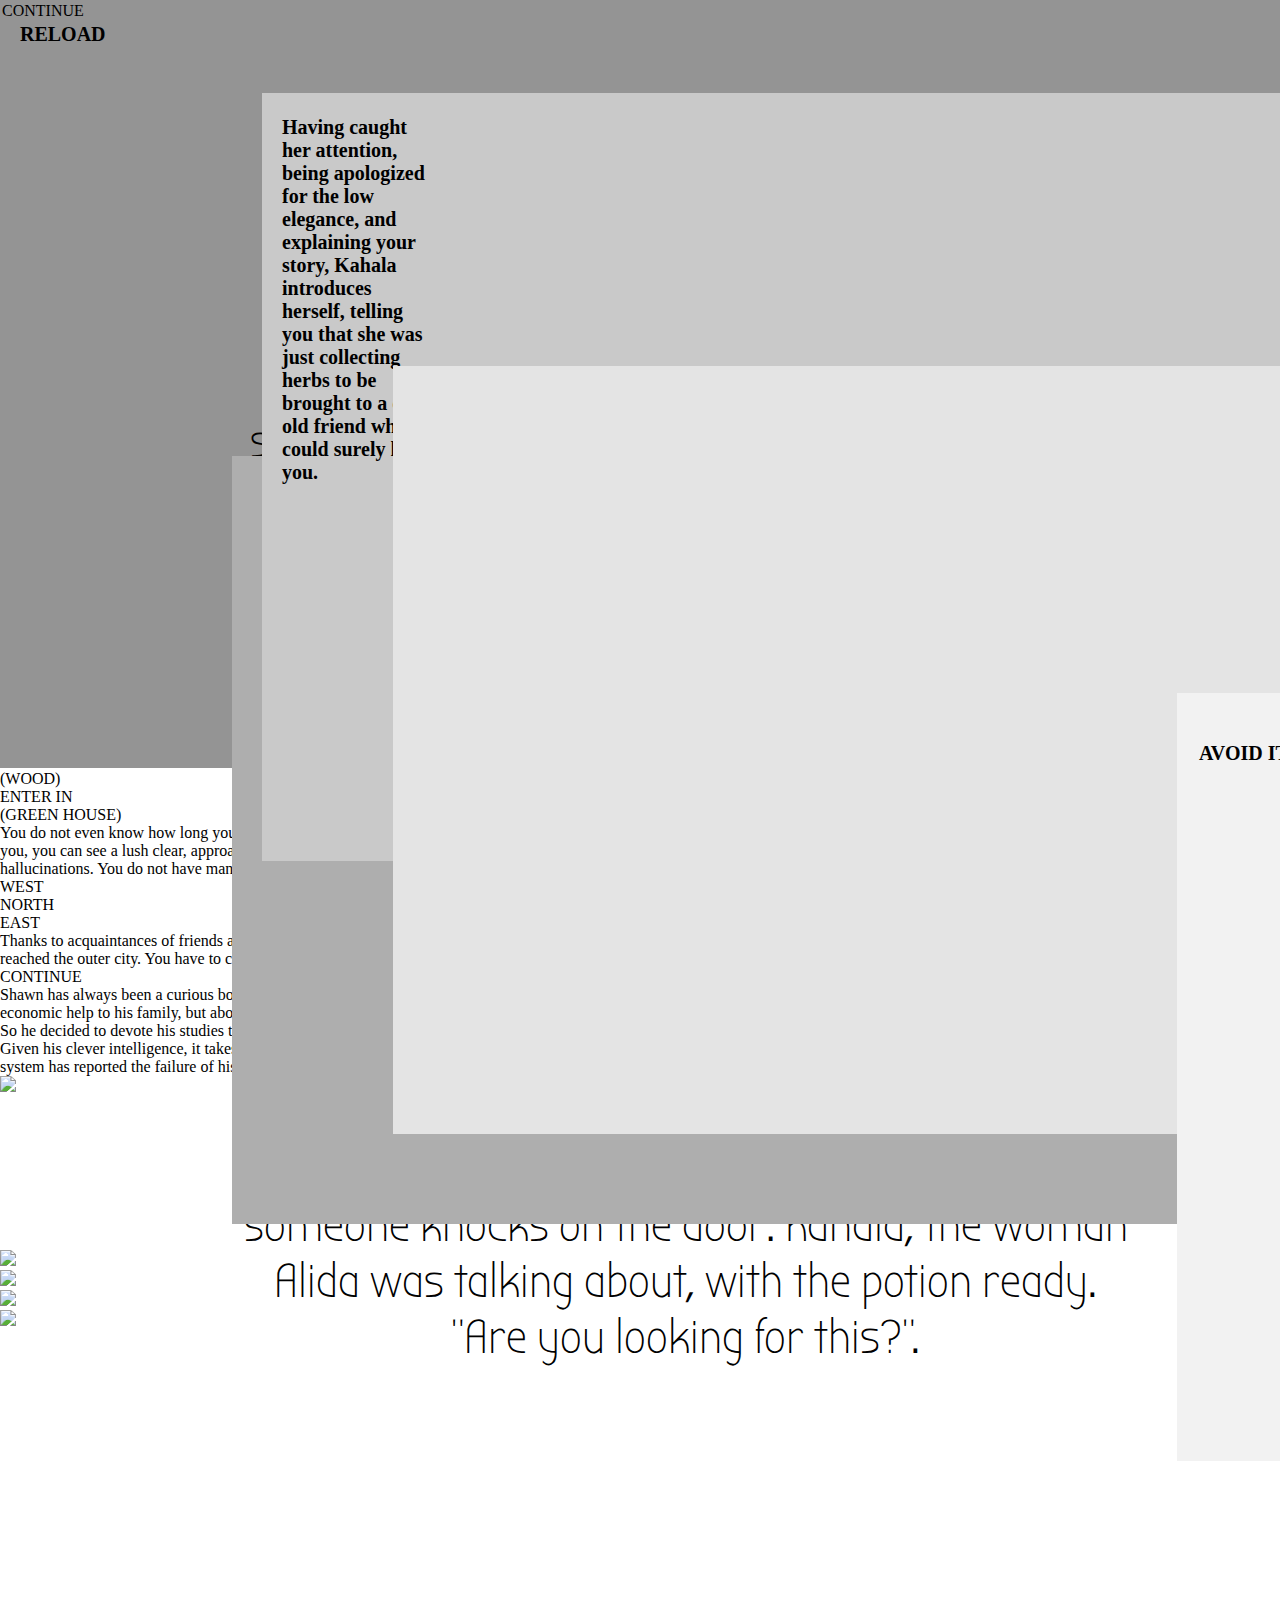
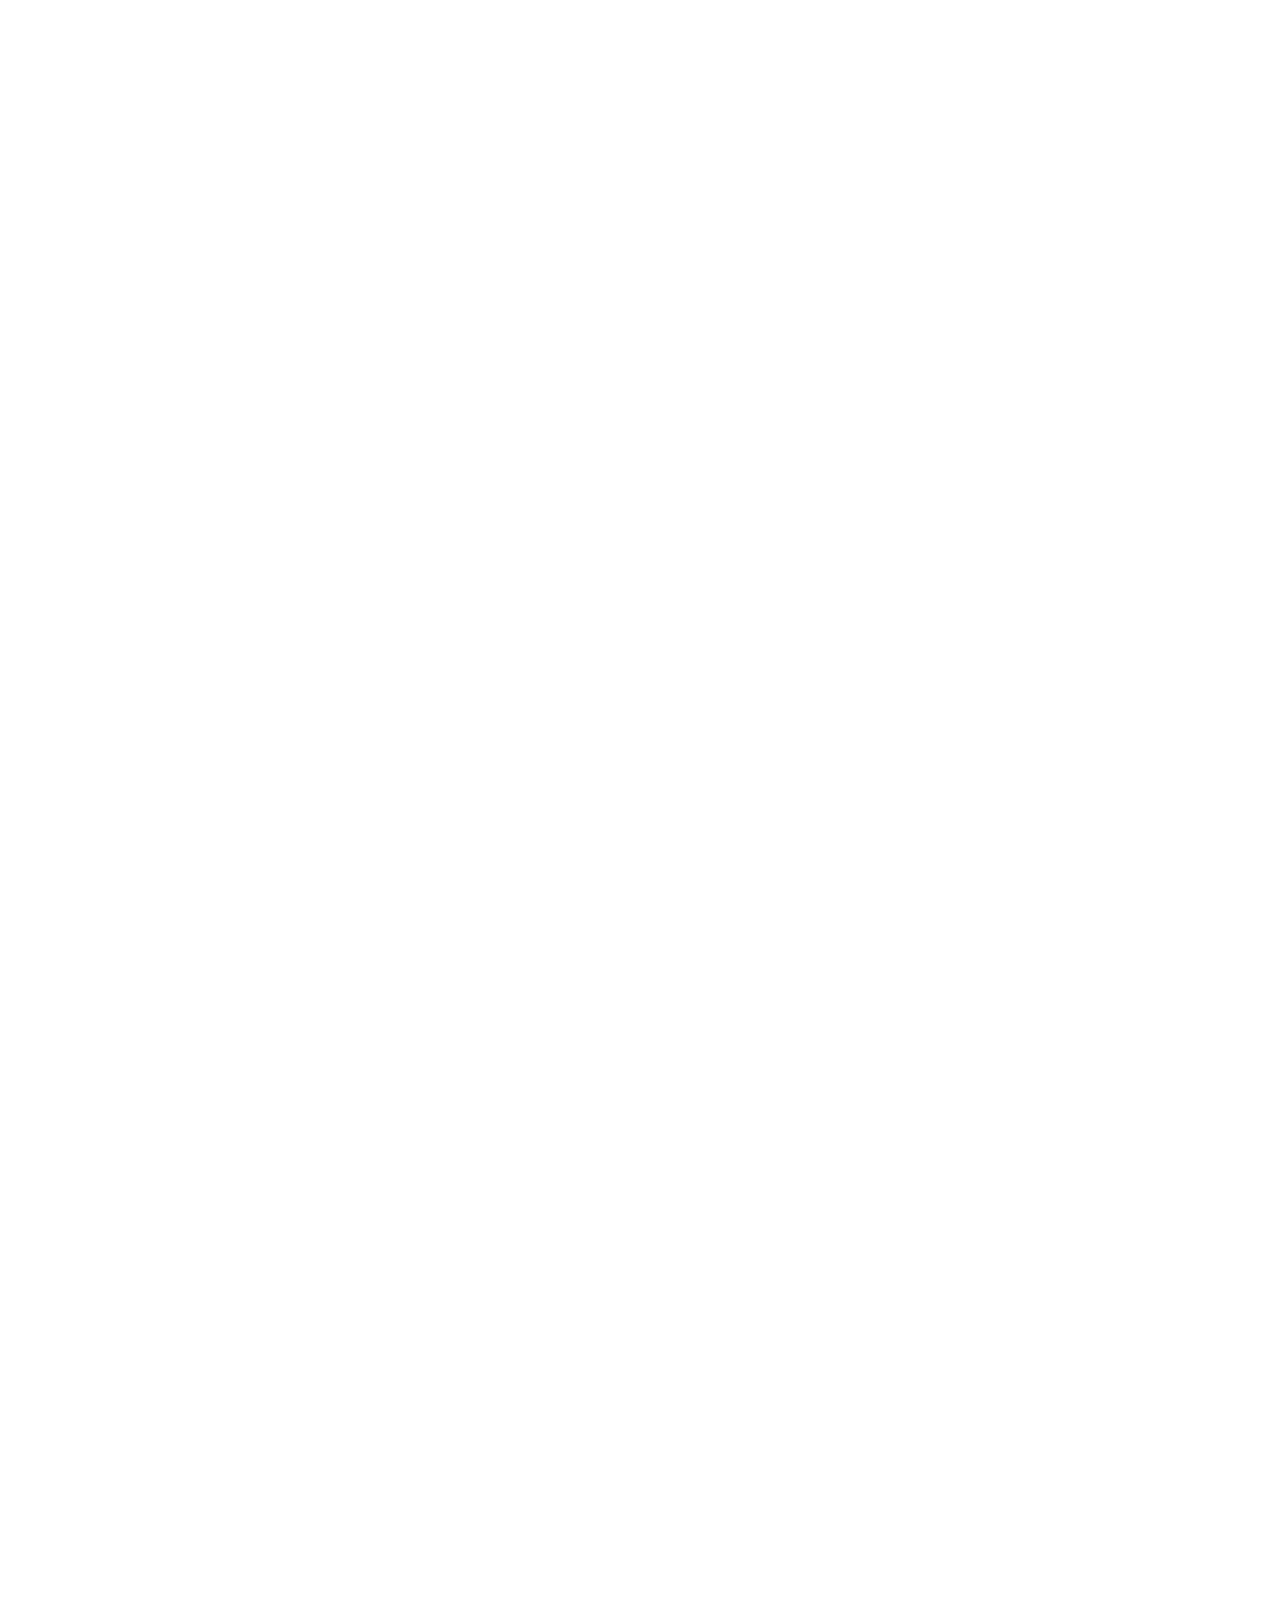
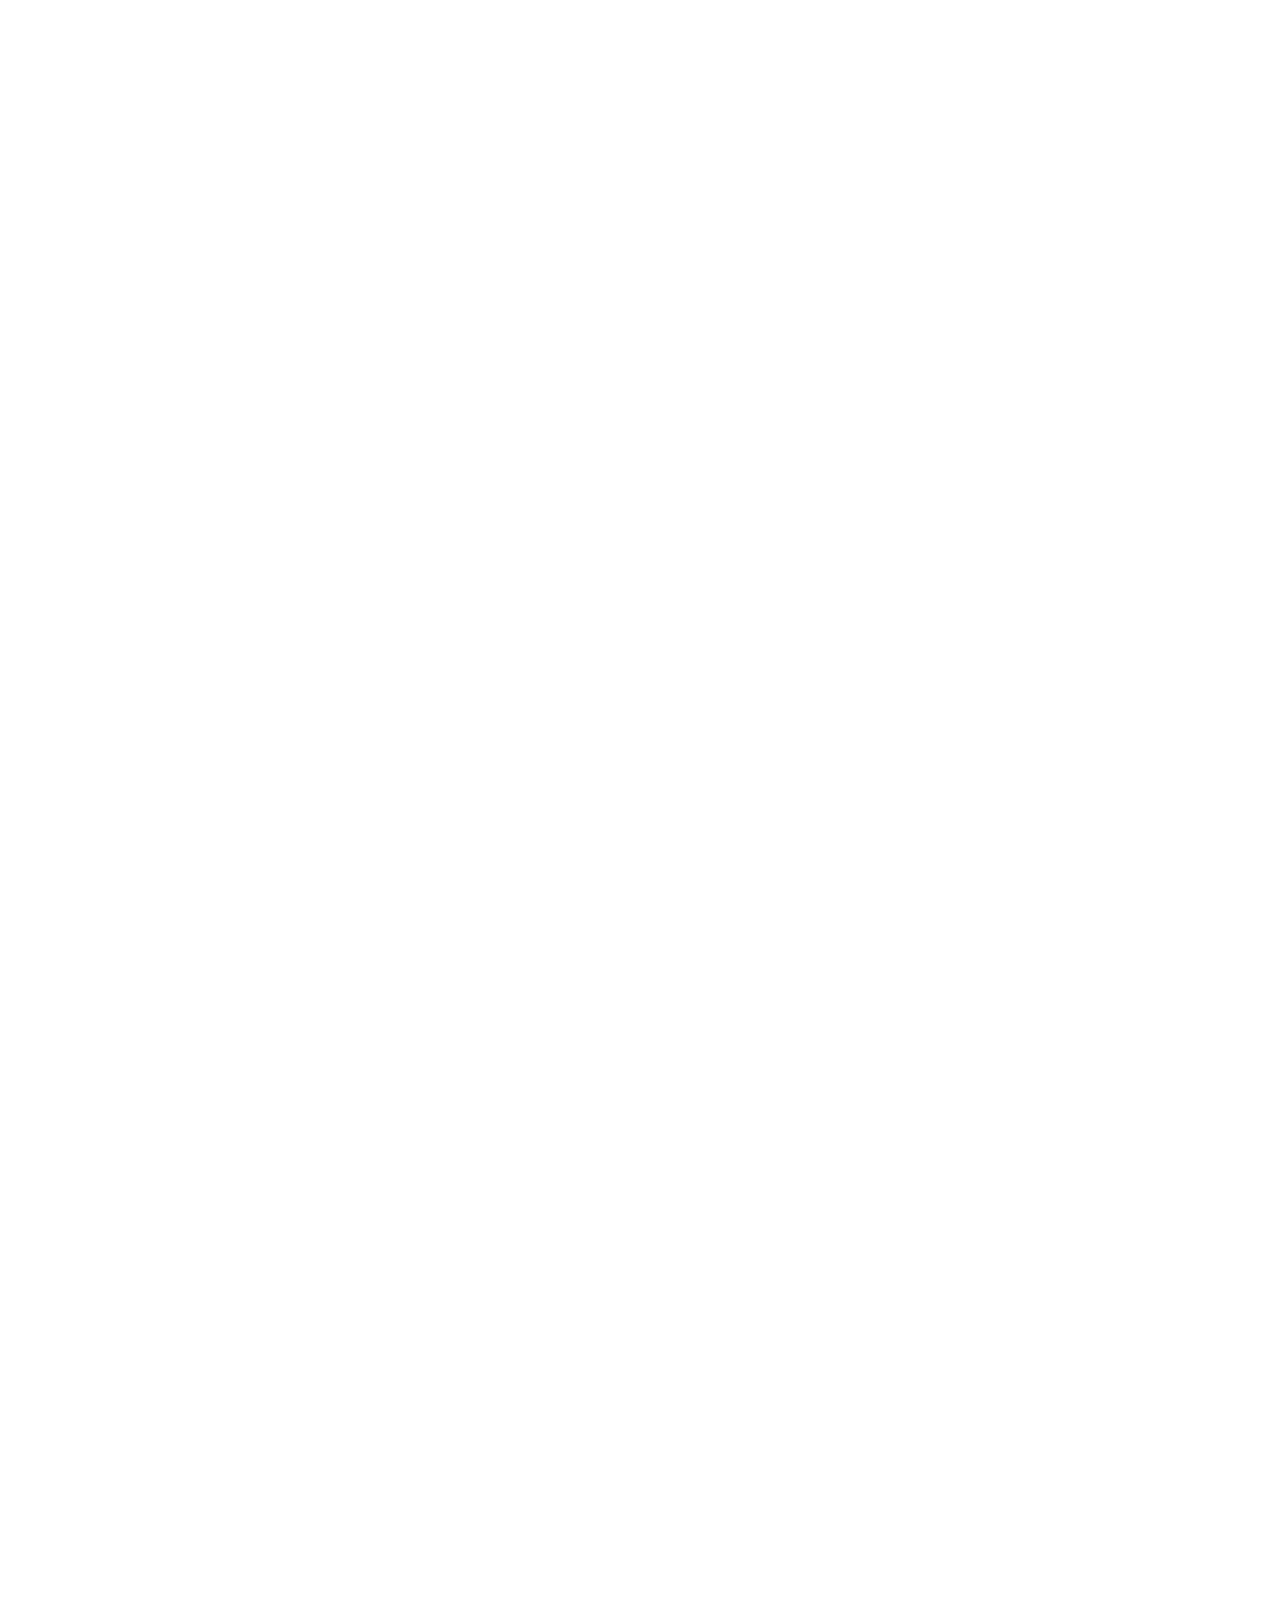
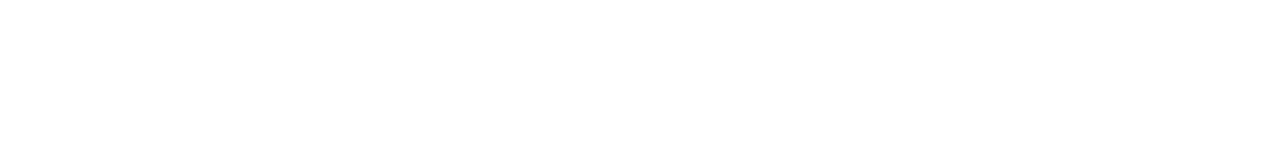
==== commit f7285ccc: "alida texts" ====
--- a/index.html
+++ b/index.html
@@ -12,6 +12,10 @@
     <link href="https://fonts.googleapis.com/css?family=Roboto" type="text/css" rel="stylesheet"/>
     <link href="https://fonts.googleapis.com/css?family=Bubbler+One" type="text/css" rel="stylesheet"/>
     <link href="https://fonts.googleapis.com/css?family=Pacifico" type="text/css" rel="stylesheet"/>
+    <link href="https://fonts.googleapis.com/css?family=Patrick+Hand+SC" type="text/css" rel="stylesheet"/>
+    <link href="https://fonts.googleapis.com/css?family=Neucha" type="text/css" rel="stylesheet"/>
+    <link href="https://fonts.googleapis.com/css?family=Walter+Turncoat" type="text/css" rel="stylesheet"/>
+    <link href="https://fonts.googleapis.com/css?family=Kavivanar" type="text/css" rel="stylesheet"/>
     <script src="resources/scripts/jquery-1.7.1.min.js"></script>
     <script src="resources/scripts/jquery-ui-1.8.10.custom.min.js"></script>
     <script src="resources/scripts/prototypePre.js"></script>
@@ -27,8 +31,8 @@
   <body>
     <div id="base" class="">
 
-      <!-- Transition (Group) -->
-      <div id="u0" class="ax_default" data-label="Transition" data-left="0" data-top="0" data-width="1366" data-height="768">
+      <!-- END (Group) -->
+      <div id="u0" class="ax_default" data-label="END" data-left="0" data-top="0" data-width="1366" data-height="768">
 
         <!-- Background (Rectangle) -->
         <div id="u1" class="ax_default box_2" data-label="Background">
@@ -39,193 +43,191 @@
           </div>
         </div>
 
+        <!-- Button (Rectangle) -->
+        <div id="u3" class="ax_default button" data-label="Button">
+          <div id="u3_div" class=""></div>
+          <!-- Unnamed () -->
+          <div id="u4" class="text">
+            <p><span>RELOAD</span></p>
+          </div>
+        </div>
+
         <!-- Title (Rectangle) -->
-        <div id="u3" class="ax_default paragraph" data-label="Title">
-          <div id="u3_div" class=""></div>
-          <!-- Unnamed () -->
-          <div id="u4" class="text">
-            <p><span>TRANSITION</span></p>
-          </div>
-        </div>
-
-        <!-- Unnamed (Image) -->
-        <div id="u5" class="ax_default image">
-          <img id="u5_img" class="img " src="images/home/u5.png"/>
-          <!-- Unnamed () -->
-          <div id="u6" class="text" style="display:none; visibility: hidden">
-            <p><span></span></p>
-          </div>
-        </div>
-
-        <!-- Unnamed (Rectangle) -->
-        <div id="u7" class="ax_default link_button">
-          <div id="u7_div" class=""></div>
-          <!-- Unnamed () -->
-          <div id="u8" class="text">
-            <p><span>FADE</span></p>
-          </div>
-        </div>
-
-        <!-- Unnamed (Rectangle) -->
-        <div id="u9" class="ax_default link_button">
-          <div id="u9_div" class=""></div>
-          <!-- Unnamed () -->
-          <div id="u10" class="text">
-            <p><span>SLIDE</span></p><p><span>HORIZONTAL</span></p>
-          </div>
-        </div>
-
-        <!-- Unnamed (Rectangle) -->
-        <div id="u11" class="ax_default link_button">
-          <div id="u11_div" class=""></div>
-          <!-- Unnamed () -->
-          <div id="u12" class="text">
-            <p><span>SLIDE</span></p><p><span>VERTICAL</span></p>
-          </div>
-        </div>
-
-        <!-- Unnamed (Rectangle) -->
-        <div id="u13" class="ax_default link_button">
-          <div id="u13_div" class=""></div>
-          <!-- Unnamed () -->
-          <div id="u14" class="text">
-            <p><span>FLIP</span></p><p><span>HORIZONTAL</span></p>
-          </div>
-        </div>
-
-        <!-- Unnamed (Rectangle) -->
-        <div id="u15" class="ax_default link_button">
-          <div id="u15_div" class=""></div>
-          <!-- Unnamed () -->
-          <div id="u16" class="text">
-            <p><span>FLIP</span></p><p><span>VERTICAL</span></p>
-          </div>
-        </div>
-
-        <!-- Button (Rectangle) -->
-        <div id="u17" class="ax_default button" data-label="Button">
+        <div id="u5" class="ax_default paragraph" data-label="Title">
+          <div id="u5_div" class=""></div>
+          <!-- Unnamed () -->
+          <div id="u6" class="text">
+            <p><span>END</span></p>
+          </div>
+        </div>
+
+        <!-- Share (Image) -->
+        <div id="u7" class="ax_default image" data-label="Share">
+          <img id="u7_img" class="img " src="images/home/share_u7.png"/>
+          <!-- Unnamed () -->
+          <div id="u8" class="text" style="display:none; visibility: hidden">
+            <p><span></span></p>
+          </div>
+        </div>
+      </div>
+
+      <!-- Martin FLASHBACK (Group) -->
+      <div id="u9" class="ax_default" data-label="Martin FLASHBACK" data-left="0" data-top="0" data-width="1366" data-height="768">
+
+        <!-- Background (Rectangle) -->
+        <div id="u10" class="ax_default box_2" data-label="Background">
+          <div id="u10_div" class=""></div>
+          <!-- Unnamed () -->
+          <div id="u11" class="text" style="display:none; visibility: hidden">
+            <p><span></span></p>
+          </div>
+        </div>
+
+        <!-- Button (Rectangle) -->
+        <div id="u12" class="ax_default button" data-label="Button">
+          <div id="u12_div" class=""></div>
+          <!-- Unnamed () -->
+          <div id="u13" class="text">
+            <p><span>CONTINUE</span></p>
+          </div>
+        </div>
+
+        <!-- Text (Rectangle) -->
+        <div id="u14" class="ax_default paragraph" data-label="Text">
+          <div id="u14_div" class=""></div>
+          <!-- Unnamed () -->
+          <div id="u15" class="text">
+            <p><span>Martin grew up in a bourgeoisie politician family, but though having a wealthy family provided with good education, mostly he was self-educated. He is a wise man with a strong sense of duty, especially toward his family, that is always in the first place. Martin is a widow: his wife died when she gave birth to his only child, Elise One day, while criminality was growing steadily, the government discovered Martin's experiments on animal control through some codes, and they began to be interested. The government offered him a fund for his research, and of course he accepted. Free money and no compromise, who would have refused?</span></p><p><span>Unfortunately he discovered that his project was destined to be used on human beings, his fellow citizens. Understanding the dramatic mistake he had made, he tried to rebound. However, the government was not in the position to accept its refusal. Her daughter was kidnapped and held hostage until he had completed the project, so he had to surrender. Once the project was completed, parliamentary leaders ordered his execution, even though it was not in the agreement.</span></p><p><span>During the escape, organized by some of his influential friends, he got fired in one eye, but despite the wound he survived and escaped from Fedora. Although in the inner city is now known only as a traitor, and even the daughter believes he is dead, he is the only one capable of ending the microchip system developed by the government. What better ally?</span></p>
+          </div>
+        </div>
+      </div>
+
+      <!-- |  if MEET KHALA (Group) -->
+      <div id="u16" class="ax_default" data-label="|&nbsp; if MEET KHALA" data-left="0" data-top="0" data-width="1366" data-height="768">
+
+        <!-- Background (Rectangle) -->
+        <div id="u17" class="ax_default box_2" data-label="Background">
           <div id="u17_div" class=""></div>
           <!-- Unnamed () -->
-          <div id="u18" class="text">
-            <p><span>RELOAD</span></p>
-          </div>
-        </div>
-      </div>
-
-      <!-- Fonts (Group) -->
-      <div id="u19" class="ax_default" data-label="Fonts" data-left="0" data-top="0" data-width="1366" data-height="768">
-
-        <!-- Background (Rectangle) -->
-        <div id="u20" class="ax_default box_2" data-label="Background">
-          <div id="u20_div" class=""></div>
-          <!-- Unnamed () -->
-          <div id="u21" class="text" style="display:none; visibility: hidden">
-            <p><span></span></p>
-          </div>
-        </div>
-
-        <!-- Button (Rectangle) -->
-        <div id="u22" class="ax_default button" data-label="Button">
-          <div id="u22_div" class=""></div>
-          <!-- Unnamed () -->
-          <div id="u23" class="text">
-            <p><span>TRANSITION</span></p>
-          </div>
-        </div>
-
-        <!-- Title (Rectangle) -->
-        <div id="u24" class="ax_default paragraph" data-label="Title">
+          <div id="u18" class="text" style="display:none; visibility: hidden">
+            <p><span></span></p>
+          </div>
+        </div>
+
+        <!-- Button (Rectangle) -->
+        <div id="u19" class="ax_default button" data-label="Button">
+          <div id="u19_div" class=""></div>
+          <!-- Unnamed () -->
+          <div id="u20" class="text">
+            <p><span>CONTINUE</span></p>
+          </div>
+        </div>
+
+        <!-- Text (Rectangle) -->
+        <div id="u21" class="ax_default paragraph" data-label="Text">
+          <div id="u21_div" class=""></div>
+          <!-- Unnamed () -->
+          <div id="u22" class="text">
+            <p><span>Once you made him lie down, Kahala confesses to you that the man sneaking on the couch would be the one that should help you, even though at the moment it would not be said. Nooo, really?? Well, she also tells you that the herbs that she brought should help him</span></p><p><span>recover. As you are engaged in potion preparations, someone knocks on the door. &quot;How is my father?&quot; The girl who has just come in, looking at you badly, must be the dauber's daughter ..... I mean, the old man’s daughter. After giving him the potion, you explain to her your situation too, and she finally starts looking at you in a more friendly way. Her name is Alida, and with tight teeth she thanks you for helping Martin, her step-father.</span></p>
+          </div>
+        </div>
+      </div>
+
+      <!-- |  if MEET MARTIN (Group) -->
+      <div id="u23" class="ax_default" data-label="|&nbsp; if MEET MARTIN" data-left="0" data-top="0" data-width="1366" data-height="768">
+
+        <!-- Background (Rectangle) -->
+        <div id="u24" class="ax_default box_2" data-label="Background">
           <div id="u24_div" class=""></div>
           <!-- Unnamed () -->
-          <div id="u25" class="text">
-            <p><span>FONTS</span></p>
-          </div>
-        </div>
-
-        <!-- Unnamed (Rectangle) -->
-        <div id="u26" class="ax_default heading_1">
+          <div id="u25" class="text" style="display:none; visibility: hidden">
+            <p><span></span></p>
+          </div>
+        </div>
+
+        <!-- Button (Rectangle) -->
+        <div id="u26" class="ax_default button" data-label="Button">
           <div id="u26_div" class=""></div>
           <!-- Unnamed () -->
           <div id="u27" class="text">
-            <p><span>The quick brown fox jumps over the lazy dog</span></p>
-          </div>
-        </div>
-
-        <!-- Unnamed (Rectangle) -->
-        <div id="u28" class="ax_default heading_1">
+            <p><span>CONTINUE</span></p>
+          </div>
+        </div>
+
+        <!-- Text (Rectangle) -->
+        <div id="u28" class="ax_default paragraph" data-label="Text">
           <div id="u28_div" class=""></div>
           <!-- Unnamed () -->
           <div id="u29" class="text">
-            <p><span>The quick brown fox jumps over the lazy dog</span></p>
-          </div>
-        </div>
-
-        <!-- Unnamed (Rectangle) -->
-        <div id="u30" class="ax_default heading_1">
-          <div id="u30_div" class=""></div>
-          <!-- Unnamed () -->
-          <div id="u31" class="text">
-            <p><span>The quick brown fox jumps over the lazy dog</span></p>
-          </div>
-        </div>
-      </div>
-
-      <!-- Facebook (Group) -->
-      <div id="u32" class="ax_default" data-label="Facebook" data-left="0" data-top="0" data-width="1366" data-height="768">
-
-        <!-- Background (Rectangle) -->
-        <div id="u33" class="ax_default box_2" data-label="Background">
+            <p><span>After having made him drink some water, something hits on your back. Half-dazed, you try to get away as fast as you can, turn around, and see a furious girl. Wielding a shovel. Trying to explain your reasons as fast as you can, before you get another beat, you manage to convince her you do not want to hurt the man, and she seems to calm down. “My apologies, I’m Alida, and this is my step-father Martin, nice to meet you”. Even if your neck disagrees, you accept her apologies and together try to find a way to help him. After a while Alida cames out saying: &quot;There is a woman who lives nearby, she works with herbal medicines, and can help us let him regain consciousness.&quot; You are about to go, when someone knocks on the door: Kahala, the woman Alida was talking about, with the potion ready. &quot;Are you looking for this?&quot;.</span></p>
+          </div>
+        </div>
+      </div>
+
+      <!-- |  if MEET ALIDA (Group) -->
+      <div id="u30" class="ax_default" data-label="|&nbsp; if MEET ALIDA" data-left="0" data-top="0" data-width="1366" data-height="768">
+
+        <!-- Background (Rectangle) -->
+        <div id="u31" class="ax_default box_2" data-label="Background">
+          <div id="u31_div" class=""></div>
+          <!-- Unnamed () -->
+          <div id="u32" class="text" style="display:none; visibility: hidden">
+            <p><span></span></p>
+          </div>
+        </div>
+
+        <!-- Button (Rectangle) -->
+        <div id="u33" class="ax_default button" data-label="Button">
           <div id="u33_div" class=""></div>
           <!-- Unnamed () -->
-          <div id="u34" class="text" style="display:none; visibility: hidden">
-            <p><span></span></p>
-          </div>
-        </div>
-
-        <!-- Button (Rectangle) -->
-        <div id="u35" class="ax_default button" data-label="Button">
+          <div id="u34" class="text">
+            <p><span>CONTINUE</span></p>
+          </div>
+        </div>
+
+        <!-- Text (Rectangle) -->
+        <div id="u35" class="ax_default paragraph" data-label="Text">
           <div id="u35_div" class=""></div>
           <!-- Unnamed () -->
           <div id="u36" class="text">
-            <p><span>FONTS</span></p>
-          </div>
-        </div>
-
-        <!-- Title (Rectangle) -->
-        <div id="u37" class="ax_default paragraph" data-label="Title">
-          <div id="u37_div" class=""></div>
-          <!-- Unnamed () -->
-          <div id="u38" class="text">
-            <p><span>FACEBOOK</span></p>
-          </div>
-        </div>
-
-        <!-- Unnamed (Image) -->
-        <div id="u39" class="ax_default image">
-          <img id="u39_img" class="img " src="images/home/u39.png"/>
-          <!-- Unnamed () -->
-          <div id="u40" class="text" style="display:none; visibility: hidden">
-            <p><span></span></p>
-          </div>
-        </div>
-
-        <!-- Share (Image) -->
-        <div id="u41" class="ax_default image" data-label="Share">
-          <img id="u41_img" class="img " src="images/home/share_u41.png"/>
-          <!-- Unnamed () -->
-          <div id="u42" class="text" style="display:none; visibility: hidden">
-            <p><span></span></p>
-          </div>
-        </div>
-      </div>
-
-      <!-- Sound (Group) -->
-      <div id="u43" class="ax_default" data-label="Sound" data-left="0" data-top="0" data-width="1366" data-height="768">
-
-        <!-- Sound (Inline Frame) -->
-        <div id="u44" class="ax_default" data-label="Sound">
-          <iframe id="u44_input" data-label="Sound" scrolling="no" frameborder="1" webkitallowfullscreen mozallowfullscreen allowfullscreen></iframe>
-        </div>
+            <p><span>Once you made him lie down, Alida confesses to you that he has some problems with alcohol. As if you had not smelt the stink of alcohol from outside. &quot;There is a woman who lives nearby, she works with herbal medicines, and can help us let him regain consciousness.&quot; You are about to go, when someone knocks on the door: Kahala, the woman Alida was talking about, with the potion ready. &quot;Are you looking for this?&quot;.</span></p>
+          </div>
+        </div>
+      </div>
+
+      <!-- Meet MARTIN (Group) -->
+      <div id="u37" class="ax_default" data-label="Meet MARTIN" data-left="0" data-top="0" data-width="1366" data-height="768">
+
+        <!-- Background (Rectangle) -->
+        <div id="u38" class="ax_default box_2" data-label="Background">
+          <div id="u38_div" class=""></div>
+          <!-- Unnamed () -->
+          <div id="u39" class="text" style="display:none; visibility: hidden">
+            <p><span></span></p>
+          </div>
+        </div>
+
+        <!-- Button (Rectangle) -->
+        <div id="u40" class="ax_default button" data-label="Button">
+          <div id="u40_div" class=""></div>
+          <!-- Unnamed () -->
+          <div id="u41" class="text">
+            <p><span>CONTINUE</span></p>
+          </div>
+        </div>
+
+        <!-- Text (Rectangle) -->
+        <div id="u42" class="ax_default paragraph" data-label="Text">
+          <div id="u42_div" class=""></div>
+          <!-- Unnamed () -->
+          <div id="u43" class="text">
+            <p><span>Once you get to the cottage, the first thing you notice is a silhouette lying on the ground in front of the entrance. He is a man, and he is quite old. Without even think about it, you run to help him, bringing him inside and stretching it on the first cot around.</span></p>
+          </div>
+        </div>
+      </div>
+
+      <!-- Meet KHALA (Group) -->
+      <div id="u44" class="ax_default" data-label="Meet KHALA" data-left="0" data-top="0" data-width="1366" data-height="768">
 
         <!-- Background (Rectangle) -->
         <div id="u45" class="ax_default box_2" data-label="Background">
@@ -241,114 +243,585 @@
           <div id="u47_div" class=""></div>
           <!-- Unnamed () -->
           <div id="u48" class="text">
-            <p><span>FACEBOOK</span></p>
+            <p><span>CONTINUE</span></p>
+          </div>
+        </div>
+
+        <!-- Text (Rectangle) -->
+        <div id="u49" class="ax_default paragraph" data-label="Text">
+          <div id="u49_div" class=""></div>
+          <!-- Unnamed () -->
+          <div id="u50" class="text">
+            <p><span>Having caught her attention, being apologized for the low elegance, and explaining your story, Kahala introduces herself, telling you that she was just collecting herbs to be brought to a dear old friend who could surely help you.</span></p>
+          </div>
+        </div>
+      </div>
+
+      <!-- Meet ALIDA (Group) -->
+      <div id="u51" class="ax_default" data-label="Meet ALIDA" data-left="0" data-top="0" data-width="1366" data-height="768">
+
+        <!-- Background (Image) -->
+        <div id="u52" class="ax_default image" data-label="Background">
+          <img id="u52_img" class="img " src="images/home/background_u52.png"/>
+          <!-- Unnamed () -->
+          <div id="u53" class="text" style="display:none; visibility: hidden">
+            <p><span></span></p>
+          </div>
+        </div>
+
+        <!-- Background (Image) -->
+        <div id="u54" class="ax_default image" data-label="Background">
+          <img id="u54_img" class="img " src="images/home/background_u54.png"/>
+          <!-- Unnamed () -->
+          <div id="u55" class="text" style="display:none; visibility: hidden">
+            <p><span></span></p>
+          </div>
+        </div>
+
+        <!-- Text 2 (Rectangle) -->
+        <div id="u56" class="ax_default paragraph" data-label="Text 2">
+          <div id="u56_div" class=""></div>
+          <!-- Unnamed () -->
+          <div id="u57" class="text">
+            <p><span>another text</span></p>
+          </div>
+        </div>
+
+        <!-- Button 2 (Rectangle) -->
+        <div id="u58" class="ax_default button" data-label="Button 2">
+          <div id="u58_div" class=""></div>
+          <!-- Unnamed () -->
+          <div id="u59" class="text">
+            <p><span>CONTINUE</span></p>
+          </div>
+        </div>
+
+        <!-- Text 1 (Rectangle) -->
+        <div id="u60" class="ax_default paragraph" data-label="Text 1">
+          <div id="u60_div" class=""></div>
+          <!-- Unnamed () -->
+          <div id="u61" class="text">
+            <p><span>Alida decides to take you from her adoptive father, given your situation, she thinks he might be useful. Besides, she was just getting ready to go find him.</span></p>
+          </div>
+        </div>
+
+        <!-- Button 1 (Rectangle) -->
+        <div id="u62" class="ax_default button" data-label="Button 1">
+          <div id="u62_div" class=""></div>
+          <!-- Unnamed () -->
+          <div id="u63" class="text">
+            <p><span>CONTINUE</span></p>
+          </div>
+        </div>
+      </div>
+
+      <!-- |  |  Enter in (market) (Group) -->
+      <div id="u64" class="ax_default" data-label="|&nbsp; |&nbsp; Enter in (market)" data-left="-1" data-top="-1" data-width="1367" data-height="769">
+
+        <!-- Background (Image) -->
+        <div id="u65" class="ax_default image" data-label="Background">
+          <img id="u65_img" class="img " src="images/home/background_u65.png"/>
+          <!-- Unnamed () -->
+          <div id="u66" class="text" style="display:none; visibility: hidden">
+            <p><span></span></p>
+          </div>
+        </div>
+
+        <!-- Shade (Image) -->
+        <div id="u67" class="ax_default image" data-label="Shade">
+          <img id="u67_img" class="img " src="images/home/shade_u67.png"/>
+          <!-- Unnamed () -->
+          <div id="u68" class="text" style="display:none; visibility: hidden">
+            <p><span></span></p>
+          </div>
+        </div>
+
+        <!-- Button (Rectangle) -->
+        <div id="u69" class="ax_default button" data-label="Button">
+          <div id="u69_div" class=""></div>
+          <!-- Unnamed () -->
+          <div id="u70" class="text">
+            <p><span>CONTINUE</span></p>
+          </div>
+        </div>
+
+        <!-- Text (Rectangle) -->
+        <div id="u71" class="ax_default paragraph" data-label="Text">
+          <div id="u71_div" class=""></div>
+          <!-- Unnamed () -->
+          <div id="u72" class="text">
+            <p><span>Harvest your every ounce of remaining courage you infiltrate the workshop, hoping that the owners will not notice you, or at least do not agree to hand you over to the authorities. You just walked over the window when an unidentified object passes by your head at a high speed, &quot;And who the hell would you be???&quot; You turn around and notice a girl with tremendously furious air.</span></p><p><span>While she continues undeterred to launch you against wrenches and other blunt objects, you keep trying to explain your situation.</span></p><p><span><br></span></p><p><span>Once you have clarified your motivations, and appeased her anger, she presented&nbsp; herself: she’s Alida, and she’s willing to help you.</span></p>
+          </div>
+        </div>
+      </div>
+
+      <!-- |  East (Group) -->
+      <div id="u73" class="ax_default" data-label="|&nbsp; East" data-left="60" data-top="128" data-width="935" data-height="495">
+
+        <!-- West (Rectangle) -->
+        <div id="u74" class="ax_default button" data-label="West">
+          <div id="u74_div" class=""></div>
+          <!-- Unnamed () -->
+          <div id="u75" class="text">
+            <p><span>AVOID IT</span></p>
+          </div>
+        </div>
+
+        <!-- East (Rectangle) -->
+        <div id="u76" class="ax_default button" data-label="East">
+          <div id="u76_div" class=""></div>
+          <!-- Unnamed () -->
+          <div id="u77" class="text">
+            <p><span>ENTER IN</span></p>
+          </div>
+        </div>
+
+        <!-- Text (Rectangle) -->
+        <div id="u78" class="ax_default paragraph" data-label="Text">
+          <div id="u78_div" class=""></div>
+          <!-- Unnamed () -->
+          <div id="u79" class="text">
+            <p><span>After a few minutes of walking, you begin to hear a whirring of rumors and screams of sellers, impatient of rubbing a few ignorant passers. In the distance, you begin to see colorful stalls and some houses that announce the beginning of the outer city. The path shifts, one point straight to the market passing through it, while the other passes by, going further.</span></p>
+          </div>
+        </div>
+      </div>
+
+      <!-- |  |  Run away (Group) -->
+      <div id="u80" class="ax_default" data-label="|&nbsp; |&nbsp; Run away" data-left="0" data-top="0" data-width="1366" data-height="768">
+
+        <!-- Background (Rectangle) -->
+        <div id="u81" class="ax_default box_2" data-label="Background">
+          <div id="u81_div" class=""></div>
+          <!-- Unnamed () -->
+          <div id="u82" class="text" style="display:none; visibility: hidden">
+            <p><span></span></p>
+          </div>
+        </div>
+
+        <!-- Button (Rectangle) -->
+        <div id="u83" class="ax_default button" data-label="Button">
+          <div id="u83_div" class=""></div>
+          <!-- Unnamed () -->
+          <div id="u84" class="text">
+            <p><span>CONTINUE</span></p>
+          </div>
+        </div>
+
+        <!-- Text (Rectangle) -->
+        <div id="u85" class="ax_default paragraph" data-label="Text">
+          <div id="u85_div" class=""></div>
+          <!-- Unnamed () -->
+          <div id="u86" class="text">
+            <p><span>Start running along the path as if you were chasing an entire army. All you hope is that you will not meet other guards along the way.</span></p>
+          </div>
+        </div>
+      </div>
+
+      <!-- |  |  Hide in officine (Group) -->
+      <div id="u87" class="ax_default" data-label="|&nbsp; |&nbsp; Hide in officine" data-left="0" data-top="0" data-width="1366" data-height="768">
+
+        <!-- Background (Image) -->
+        <div id="u88" class="ax_default image" data-label="Background">
+          <img id="u88_img" class="img " src="images/home/background_u88.png"/>
+          <!-- Unnamed () -->
+          <div id="u89" class="text" style="display:none; visibility: hidden">
+            <p><span></span></p>
+          </div>
+        </div>
+
+        <!-- Background (Image) -->
+        <div id="u90" class="ax_default image" data-label="Background">
+          <img id="u90_img" class="img " src="images/home/background_u90.png"/>
+          <!-- Unnamed () -->
+          <div id="u91" class="text" style="display:none; visibility: hidden">
+            <p><span></span></p>
+          </div>
+        </div>
+
+        <!-- Background (Image) -->
+        <div id="u92" class="ax_default image" data-label="Background">
+          <img id="u92_img" class="img " src="images/home/background_u92.png"/>
+          <!-- Unnamed () -->
+          <div id="u93" class="text" style="display:none; visibility: hidden">
+            <p><span></span></p>
+          </div>
+        </div>
+
+        <!-- Shade (Image) -->
+        <div id="u94" class="ax_default image" data-label="Shade">
+          <img id="u94_img" class="img " src="images/home/shade_u67.png"/>
+          <!-- Unnamed () -->
+          <div id="u95" class="text" style="display:none; visibility: hidden">
+            <p><span></span></p>
+          </div>
+        </div>
+
+        <!-- Shawn enter (Image) -->
+        <div id="u96" class="ax_default image" data-label="Shawn enter">
+          <img id="u96_img" class="img " src="images/home/shawn_enter_u96.png"/>
+          <!-- Unnamed () -->
+          <div id="u97" class="text" style="display:none; visibility: hidden">
+            <p><span></span></p>
+          </div>
+        </div>
+
+        <!-- Shawn inside (Image) -->
+        <div id="u98" class="ax_default image" data-label="Shawn inside">
+          <img id="u98_img" class="img " src="images/home/shawn_inside_u98.png"/>
+          <!-- Unnamed () -->
+          <div id="u99" class="text" style="display:none; visibility: hidden">
+            <p><span></span></p>
+          </div>
+        </div>
+
+        <!-- Text (Rectangle) -->
+        <div id="u100" class="ax_default paragraph" data-label="Text">
+          <div id="u100_div" class=""></div>
+          <!-- Unnamed () -->
+          <div id="u101" class="text">
+            <p><span>Harvest your every ounce of remaining courage you infiltrate the workshop, hoping that the owners will not notice you, or at least do not agree to hand you over to the authorities. You just walked over the window when an unidentified object passes by your head at a high</span></p><p><span>speed, &quot;And who the hell would you be???&quot; You turn around and notice a girl with tremendously furious air.</span></p><p><span>While she continues undeterred to launch you against wrenches and other blunt objects, you keep trying to explain your situation.</span></p><p><span><br></span></p><p><span>Once you have clarified your motivations, and appeased her anger, she presented&nbsp; herself: she’s Alida, and she’s willing to help you.</span></p>
+          </div>
+        </div>
+
+        <!-- Background (Image) -->
+        <div id="u102" class="ax_default image" data-label="Background">
+          <img id="u102_img" class="img " src="images/home/background_u102.png"/>
+          <!-- Unnamed () -->
+          <div id="u103" class="text" style="display:none; visibility: hidden">
+            <p><span></span></p>
+          </div>
+        </div>
+
+        <!-- Background (Image) -->
+        <div id="u104" class="ax_default image" data-label="Background">
+          <img id="u104_img" class="img " src="images/home/background_u104.png"/>
+          <!-- Unnamed () -->
+          <div id="u105" class="text" style="display:none; visibility: hidden">
+            <p><span></span></p>
+          </div>
+        </div>
+
+        <!-- Who the hell are you (Image) -->
+        <div id="u106" class="ax_default image" data-label="Who the hell are you">
+          <img id="u106_img" class="img " src="images/home/who_the_hell_are_you_u106.png"/>
+          <!-- Unnamed () -->
+          <div id="u107" class="text" style="display:none; visibility: hidden">
+            <p><span></span></p>
+          </div>
+        </div>
+
+        <!-- Button 1 (Rectangle) -->
+        <div id="u108" class="ax_default button" data-label="Button 1">
+          <div id="u108_div" class=""></div>
+          <!-- Unnamed () -->
+          <div id="u109" class="text">
+            <p><span>CONTINUE</span></p>
+          </div>
+        </div>
+
+        <!-- Button 2 (Rectangle) -->
+        <div id="u110" class="ax_default button" data-label="Button 2">
+          <div id="u110_div" class=""></div>
+          <!-- Unnamed () -->
+          <div id="u111" class="text">
+            <p><span>CONTINUE</span></p>
+          </div>
+        </div>
+      </div>
+
+      <!-- |  North guards (Group) -->
+      <div id="u112" class="ax_default" data-label="|&nbsp; North guards" data-left="0" data-top="0" data-width="1366" data-height="768">
+
+        <!-- Background (Image) -->
+        <div id="u113" class="ax_default image" data-label="Background">
+          <img id="u113_img" class="img " src="images/home/background_u113.png"/>
+          <!-- Unnamed () -->
+          <div id="u114" class="text" style="display:none; visibility: hidden">
+            <p><span></span></p>
+          </div>
+        </div>
+
+        <!-- Shawn (Image) -->
+        <div id="u115" class="ax_default image" data-label="Shawn">
+          <img id="u115_img" class="img " src="images/home/shawn_u115.png"/>
+          <!-- Unnamed () -->
+          <div id="u116" class="text" style="display:none; visibility: hidden">
+            <p><span></span></p>
+          </div>
+        </div>
+
+        <!-- Shade (Image) -->
+        <div id="u117" class="ax_default image" data-label="Shade">
+          <img id="u117_img" class="img " src="images/home/shade_u67.png"/>
+          <!-- Unnamed () -->
+          <div id="u118" class="text" style="display:none; visibility: hidden">
+            <p><span></span></p>
+          </div>
+        </div>
+
+        <!-- Eye (Image) -->
+        <div id="u119" class="ax_default image" data-label="Eye">
+          <img id="u119_img" class="img " src="images/home/eye_u119.png"/>
+          <!-- Unnamed () -->
+          <div id="u120" class="text" style="display:none; visibility: hidden">
+            <p><span></span></p>
+          </div>
+        </div>
+
+        <!-- Run away (Rectangle) -->
+        <div id="u121" class="ax_default button" data-label="Run away">
+          <div id="u121_div" class=""></div>
+          <!-- Unnamed () -->
+          <div id="u122" class="text">
+            <p><span>RUN AWAY</span></p>
+          </div>
+        </div>
+
+        <!-- Hide in officine (Rectangle) -->
+        <div id="u123" class="ax_default button" data-label="Hide in officine">
+          <div id="u123_div" class=""></div>
+          <!-- Unnamed () -->
+          <div id="u124" class="text">
+            <p><span>HIDE IN OFFICINE</span></p>
+          </div>
+        </div>
+
+        <!-- Text (Rectangle) -->
+        <div id="u125" class="ax_default paragraph" data-label="Text">
+          <div id="u125_div" class=""></div>
+          <!-- Unnamed () -->
+          <div id="u126" class="text">
+            <p><span>You walk along the high walls, hoping to find some way to bring you back to civilization. Maybe a less belligerent civilization and eager to make you disappear.... But, because there is always one but, it is not your lucky day. In front of you, you see guards coming, talking to each other. You look terrified around, looking for a way to escape or a place to hide yourself, but only notice a pitiful workshop, as well as a tiled path that moves away from the walls.</span></p>
+          </div>
+        </div>
+      </div>
+
+      <!-- |  North (Group) -->
+      <div id="u127" class="ax_default" data-label="|&nbsp; North" data-left="0" data-top="0" data-width="1366" data-height="768">
+
+        <!-- Background (Image) -->
+        <div id="u128" class="ax_default image" data-label="Background">
+          <img id="u128_img" class="img " src="images/home/background_u128.png"/>
+          <!-- Unnamed () -->
+          <div id="u129" class="text" style="display:none; visibility: hidden">
+            <p><span></span></p>
+          </div>
+        </div>
+
+        <!-- Button 1 (Rectangle) -->
+        <div id="u130" class="ax_default button" data-label="Button 1">
+          <div id="u130_div" class=""></div>
+          <!-- Unnamed () -->
+          <div id="u131" class="text">
+            <p><span>CONTINUE</span></p>
+          </div>
+        </div>
+      </div>
+
+      <!-- |  |  Enter in (green house) (Group) -->
+      <div id="u132" class="ax_default" data-label="|&nbsp; |&nbsp; Enter in (green house)" data-left="0" data-top="0" data-width="1366" data-height="768">
+
+        <!-- Background (Rectangle) -->
+        <div id="u133" class="ax_default box_2" data-label="Background">
+          <div id="u133_div" class=""></div>
+          <!-- Unnamed () -->
+          <div id="u134" class="text" style="display:none; visibility: hidden">
+            <p><span></span></p>
+          </div>
+        </div>
+
+        <!-- East (Rectangle) -->
+        <div id="u135" class="ax_default button" data-label="East">
+          <div id="u135_div" class=""></div>
+          <!-- Unnamed () -->
+          <div id="u136" class="text">
+            <p><span>CONTINUE</span></p>
+          </div>
+        </div>
+
+        <!-- Text (Rectangle) -->
+        <div id="u137" class="ax_default paragraph" data-label="Text">
+          <div id="u137_div" class=""></div>
+          <!-- Unnamed () -->
+          <div id="u138" class="text">
+            <p><span>You are almost certain that that silhouette is not a vision, but for security, you approach it with caution. The house looks very well maintained and there is a strange variety of smells from the garden, look more like spices and herbs. You are now a few meters away, and now you can clearly distinguish the figure, bowed on the garden. She is a black woman with long silvery hair, she seems very busy in her work, but the night is falling and you decide to introduce your person with a loud “ahem&quot;.</span></p>
+          </div>
+        </div>
+      </div>
+
+      <!-- |  |  Enter in (wood) (Group) -->
+      <div id="u139" class="ax_default" data-label="|&nbsp; |&nbsp; Enter in (wood)" data-left="0" data-top="0" data-width="1366" data-height="768">
+
+        <!-- Background (Image) -->
+        <div id="u140" class="ax_default image" data-label="Background">
+          <img id="u140_img" class="img " src="images/home/background_u140.png"/>
+          <!-- Unnamed () -->
+          <div id="u141" class="text" style="display:none; visibility: hidden">
+            <p><span></span></p>
+          </div>
+        </div>
+
+        <!-- Shade (Image) -->
+        <div id="u142" class="ax_default image" data-label="Shade">
+          <img id="u142_img" class="img " src="images/home/shade_u67.png"/>
+          <!-- Unnamed () -->
+          <div id="u143" class="text" style="display:none; visibility: hidden">
+            <p><span></span></p>
+          </div>
+        </div>
+
+        <!-- Text (Rectangle) -->
+        <div id="u144" class="ax_default paragraph" data-label="Text">
+          <div id="u144_div" class=""></div>
+          <!-- Unnamed () -->
+          <div id="u145" class="text">
+            <p><span>Leaving the house and the unknown shape behind you, you go into the forest. From the outside it seemed much more pleasant, the vegetation is so dense that the light is barely passed. As you walk along the path, and after you get injured because of some harmless wild animal, you see a grungy cottage in the middle of a small clearing, You approach cautiously. In the end you will not find anything worse than the guards… right?</span></p>
+          </div>
+        </div>
+
+        <!-- East (Rectangle) -->
+        <div id="u146" class="ax_default button" data-label="East">
+          <div id="u146_div" class=""></div>
+          <!-- Unnamed () -->
+          <div id="u147" class="text">
+            <p><span>CONTINUE</span></p>
+          </div>
+        </div>
+      </div>
+
+      <!-- |  West (Group) -->
+      <div id="u148" class="ax_default" data-label="|&nbsp; West" data-left="0" data-top="0" data-width="1366" data-height="768">
+
+        <!-- Background (Rectangle) -->
+        <div id="u149" class="ax_default box_2" data-label="Background">
+          <div id="u149_div" class=""></div>
+          <!-- Unnamed () -->
+          <div id="u150" class="text" style="display:none; visibility: hidden">
+            <p><span></span></p>
+          </div>
+        </div>
+
+        <!-- West (Rectangle) -->
+        <div id="u151" class="ax_default button" data-label="West">
+          <div id="u151_div" class=""></div>
+          <!-- Unnamed () -->
+          <div id="u152" class="text">
+            <p><span>ENTER IN</span></p><p><span>(WOOD)</span></p>
+          </div>
+        </div>
+
+        <!-- East (Rectangle) -->
+        <div id="u153" class="ax_default button" data-label="East">
+          <div id="u153_div" class=""></div>
+          <!-- Unnamed () -->
+          <div id="u154" class="text">
+            <p><span>ENTER IN</span></p><p><span>(GREEN HOUSE)</span></p>
           </div>
         </div>
 
         <!-- Title (Rectangle) -->
-        <div id="u49" class="ax_default paragraph" data-label="Title">
-          <div id="u49_div" class=""></div>
-          <!-- Unnamed () -->
-          <div id="u50" class="text">
-            <p><span>SOUND</span></p>
-          </div>
-        </div>
-
-        <!-- Unnamed (Rectangle) -->
-        <div id="u51" class="ax_default heading_1">
-          <div id="u51_div" class=""></div>
-          <!-- Unnamed () -->
-          <div id="u52" class="text">
-            <p><span>You are listening Succotash </span></p>
-          </div>
-        </div>
-      </div>
-
-      <!-- Video with autoplay (Group) -->
-      <div id="u53" class="ax_default" data-label="Video with autoplay" data-left="0" data-top="0" data-width="1366" data-height="768">
-
-        <!-- Background (Rectangle) -->
-        <div id="u54" class="ax_default box_2" data-label="Background">
-          <div id="u54_div" class=""></div>
-          <!-- Unnamed () -->
-          <div id="u55" class="text" style="display:none; visibility: hidden">
-            <p><span></span></p>
-          </div>
-        </div>
-
-        <!-- Button (Rectangle) -->
-        <div id="u56" class="ax_default button" data-label="Button">
-          <div id="u56_div" class=""></div>
-          <!-- Unnamed () -->
-          <div id="u57" class="text">
-            <p><span>SOUND</span></p>
+        <div id="u155" class="ax_default paragraph" data-label="Title">
+          <div id="u155_div" class=""></div>
+          <!-- Unnamed () -->
+          <div id="u156" class="text">
+            <p><span>You do not even know how long you are walking. You have not been able to meet anybody who can help you, and the night is about to fall, you should find a place to rest, do not you think? In front of you, you can see a lush clear, approaching further, you see that there is a green cottage with a wooden fence, a silhouette seems to bent to work in the garden, but perhaps it’s hunger to make you see hallucinations. You do not have many other options, you will try to seek hospitality to the unknown silhouette, or will you venture into the forest?</span></p>
+          </div>
+        </div>
+      </div>
+
+      <!-- Choice (Group) -->
+      <div id="u157" class="ax_default" data-label="Choice" data-left="0" data-top="0" data-width="1366" data-height="768">
+
+        <!-- Background (Rectangle) -->
+        <div id="u158" class="ax_default box_2" data-label="Background">
+          <div id="u158_div" class=""></div>
+          <!-- Unnamed () -->
+          <div id="u159" class="text" style="display:none; visibility: hidden">
+            <p><span></span></p>
+          </div>
+        </div>
+
+        <!-- West (Rectangle) -->
+        <div id="u160" class="ax_default button" data-label="West">
+          <div id="u160_div" class=""></div>
+          <!-- Unnamed () -->
+          <div id="u161" class="text">
+            <p><span>WEST</span></p>
+          </div>
+        </div>
+
+        <!-- North (Rectangle) -->
+        <div id="u162" class="ax_default button" data-label="North">
+          <div id="u162_div" class=""></div>
+          <!-- Unnamed () -->
+          <div id="u163" class="text">
+            <p><span>NORTH</span></p>
+          </div>
+        </div>
+
+        <!-- East (Rectangle) -->
+        <div id="u164" class="ax_default button" data-label="East">
+          <div id="u164_div" class=""></div>
+          <!-- Unnamed () -->
+          <div id="u165" class="text">
+            <p><span>EAST</span></p>
           </div>
         </div>
 
         <!-- Title (Rectangle) -->
-        <div id="u58" class="ax_default paragraph" data-label="Title">
-          <div id="u58_div" class=""></div>
-          <!-- Unnamed () -->
-          <div id="u59" class="text">
-            <p><span>VIDEO with autoplay</span></p>
-          </div>
-        </div>
-
-        <!-- Video autoplay (Inline Frame) -->
-        <div id="u60" class="ax_default" data-label="Video autoplay">
-          <iframe id="u60_input" data-label="Video autoplay" scrolling="no" frameborder="1" webkitallowfullscreen mozallowfullscreen allowfullscreen></iframe>
-        </div>
-      </div>
-
-      <!-- Video (Group) -->
-      <div id="u61" class="ax_default" data-label="Video" data-left="0" data-top="0" data-width="1366" data-height="768">
-
-        <!-- Background (Rectangle) -->
-        <div id="u62" class="ax_default box_2" data-label="Background">
-          <div id="u62_div" class=""></div>
-          <!-- Unnamed () -->
-          <div id="u63" class="text" style="display:none; visibility: hidden">
-            <p><span></span></p>
-          </div>
-        </div>
-
-        <!-- Button (Rectangle) -->
-        <div id="u64" class="ax_default button" data-label="Button">
-          <div id="u64_div" class=""></div>
-          <!-- Unnamed () -->
-          <div id="u65" class="text">
-            <p><span>AUTOPLAY</span></p>
+        <div id="u166" class="ax_default paragraph" data-label="Title">
+          <div id="u166_div" class=""></div>
+          <!-- Unnamed () -->
+          <div id="u167" class="text">
+            <p><span>Thanks to acquaintances of friends and relatives, you've been able to make your way up to the walls, but you do not have time to waste, the guards will not give up hunting just because you have reached the outer city. You have to choose where to go, and fast!</span></p>
+          </div>
+        </div>
+      </div>
+
+      <!-- Intro - Shawn flashback (Group) -->
+      <div id="u168" class="ax_default" data-label="Intro - Shawn flashback" data-left="0" data-top="0" data-width="1366" data-height="768">
+
+        <!-- Background (Rectangle) -->
+        <div id="u169" class="ax_default box_2" data-label="Background">
+          <div id="u169_div" class=""></div>
+          <!-- Unnamed () -->
+          <div id="u170" class="text" style="display:none; visibility: hidden">
+            <p><span></span></p>
+          </div>
+        </div>
+
+        <!-- Button (Rectangle) -->
+        <div id="u171" class="ax_default button" data-label="Button">
+          <div id="u171_div" class=""></div>
+          <!-- Unnamed () -->
+          <div id="u172" class="text">
+            <p><span>CONTINUE</span></p>
           </div>
         </div>
 
         <!-- Title (Rectangle) -->
-        <div id="u66" class="ax_default paragraph" data-label="Title">
-          <div id="u66_div" class=""></div>
-          <!-- Unnamed () -->
-          <div id="u67" class="text">
-            <p><span>VIDEO</span></p>
-          </div>
-        </div>
-
-        <!-- Video (Inline Frame) -->
-        <div id="u68" class="ax_default" data-label="Video">
-          <iframe id="u68_input" data-label="Video" scrolling="no" frameborder="0" webkitallowfullscreen mozallowfullscreen allowfullscreen></iframe>
-        </div>
-      </div>
-
-      <!-- Gif (Group) -->
-      <div id="u69" class="ax_default" data-label="Gif" data-left="0" data-top="0" data-width="1366" data-height="768">
+        <div id="u173" class="ax_default paragraph" data-label="Title">
+          <div id="u173_div" class=""></div>
+          <!-- Unnamed () -->
+          <div id="u174" class="text">
+            <p><span>Shawn has always been a curious boy, though, living in Fedora's inner city, he has never been allowed to explore its surroundings. As soon as he was able to work as a craftsman, he did it, to give economic help to his family, but above all to have the tools to learn new things.</span></p><p><span>So he decided to devote his studies to everything that came under his hand, until he thought of approaching on how the microchip works. Oh, great idea!</span></p><p><span>Given his clever intelligence, it takes to him a little to find out about the secret, so, of course, he thought he would try to reprogram it ... ending to break it. Not bad for a rookie. Unfortunately, the system has reported the failure of his microchip to the central government, which is now hunting him (nobody likes revolutionaries, especially if they undermine the solidity of their tight control).</span></p>
+          </div>
+        </div>
+      </div>
+
+      <!-- Hero | Villain (Group) -->
+      <div id="u175" class="ax_default" data-label="Hero | Villain" data-left="-8" data-top="-10" data-width="1374" data-height="778">
 
         <!-- Unnamed (Dynamic Panel) -->
-        <div id="u70" class="ax_default">
-          <div id="u70_state0" class="panel_state" data-label="State1" style="">
-            <div id="u70_state0_content" class="panel_state_content">
-
-              <!-- Background (Rectangle) -->
-              <div id="u71" class="ax_default box_2" data-label="Background">
-                <div id="u71_div" class=""></div>
+        <div id="u176" class="ax_default">
+          <div id="u176_state0" class="panel_state" data-label="State1" style="">
+            <div id="u176_state0_content" class="panel_state_content">
+
+              <!-- Background (Image) -->
+              <div id="u177" class="ax_default image" data-label="Background">
+                <img id="u177_img" class="img " src="images/home/background_u177.png"/>
                 <!-- Unnamed () -->
-                <div id="u72" class="text" style="display:none; visibility: hidden">
+                <div id="u178" class="text" style="display:none; visibility: hidden">
                   <p><span></span></p>
                 </div>
               </div>
@@ -356,31 +829,54 @@
           </div>
         </div>
 
-        <!-- Button (Rectangle) -->
-        <div id="u73" class="ax_default button" data-label="Button">
-          <div id="u73_div" class=""></div>
-          <!-- Unnamed () -->
-          <div id="u74" class="text">
-            <p><span>VIDEO</span></p>
-          </div>
-        </div>
-
-        <!-- Title (Rectangle) -->
-        <div id="u75" class="ax_default paragraph" data-label="Title">
-          <div id="u75_div" class=""></div>
-          <!-- Unnamed () -->
-          <div id="u76" class="text">
-            <p><span>GIF</span></p>
-          </div>
-        </div>
-
-        <!-- Gif (Image) -->
-        <div id="u77" class="ax_default image" data-label="Gif">
-          <img id="u77_img" class="img " src="images/home/gif_u77.gif"/>
-          <!-- Unnamed () -->
-          <div id="u78" class="text" style="display:none; visibility: hidden">
-            <p><span></span></p>
-          </div>
+        <!-- Title (Inline Frame) -->
+        <div id="u179" class="ax_default" data-label="Title">
+          <iframe id="u179_input" data-label="Title" scrolling="no" frameborder="0" webkitallowfullscreen mozallowfullscreen allowfullscreen></iframe>
+        </div>
+
+        <!-- Avoid youtube info (Rectangle) -->
+        <div id="u180" class="ax_default box_1" data-label="Avoid youtube info">
+          <div id="u180_div" class=""></div>
+          <!-- Unnamed () -->
+          <div id="u181" class="text" style="display:none; visibility: hidden">
+            <p><span></span></p>
+          </div>
+        </div>
+
+        <!-- Azrael (Image) -->
+        <div id="u182" class="ax_default image" data-label="Azrael">
+          <img id="u182_img" class="img " src="images/home/azrael_u182.png"/>
+          <!-- Unnamed () -->
+          <div id="u183" class="text" style="display:none; visibility: hidden">
+            <p><span></span></p>
+          </div>
+        </div>
+
+        <!-- Shawn (Image) -->
+        <div id="u184" class="ax_default image" data-label="Shawn">
+          <img id="u184_img" class="img " src="images/home/shawn_u184.png"/>
+          <!-- Unnamed () -->
+          <div id="u185" class="text" style="display:none; visibility: hidden">
+            <p><span></span></p>
+          </div>
+        </div>
+
+        <!-- Wave (Image) -->
+        <div id="u186" class="ax_default image" data-label="Wave">
+          <img id="u186_img" class="img " src="images/home/wave_u186.png"/>
+          <!-- Unnamed () -->
+          <div id="u187" class="text" style="display:none; visibility: hidden">
+            <p><span></span></p>
+          </div>
+        </div>
+      </div>
+
+      <!-- Unnamed (Image) -->
+      <div id="u188" class="ax_default image">
+        <img id="u188_img" class="img " src="images/home/u188.png"/>
+        <!-- Unnamed () -->
+        <div id="u189" class="text" style="display:none; visibility: hidden">
+          <p><span></span></p>
         </div>
       </div>
     </div>
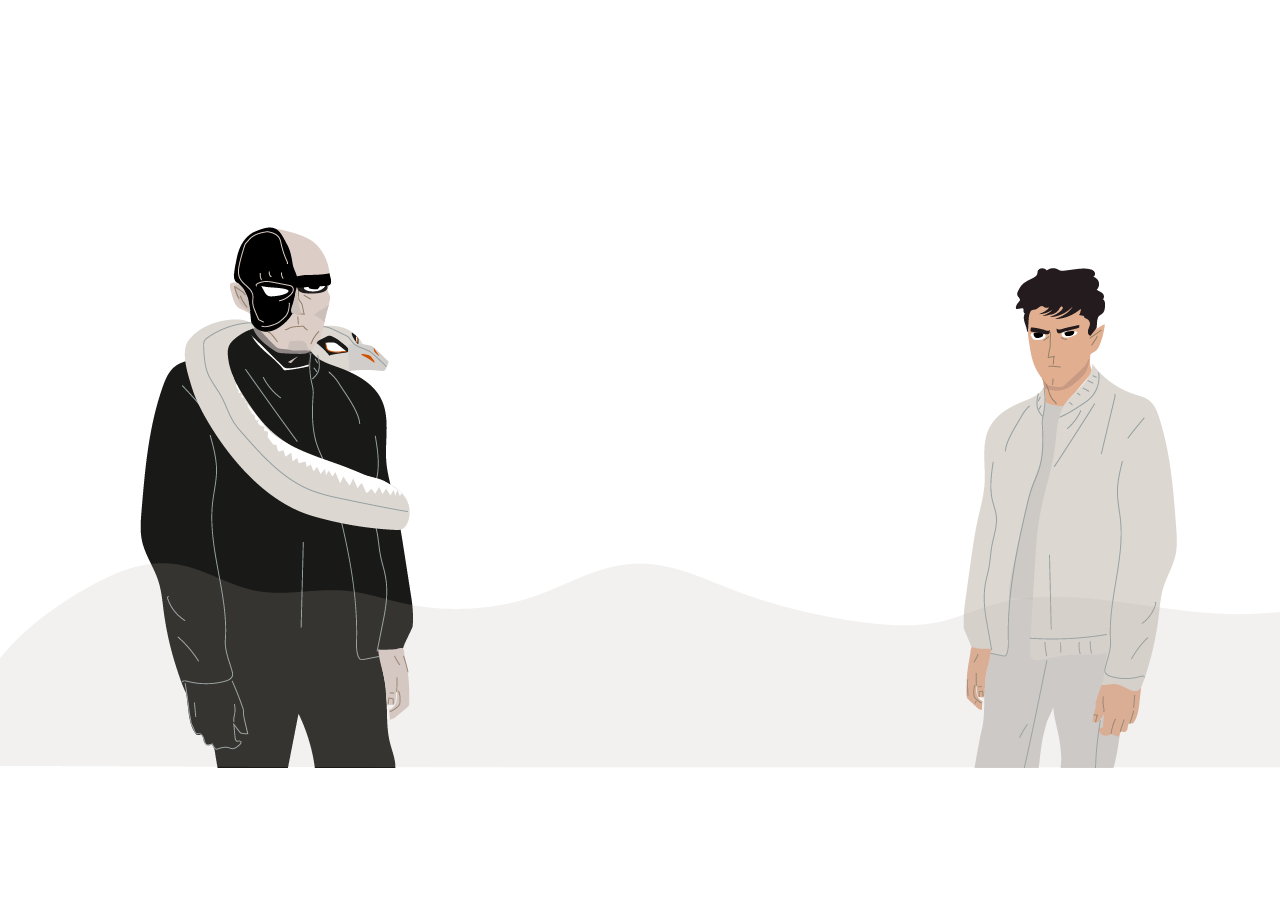
==== commit 38092f79: "fedorae" ====
--- a/index.html
+++ b/index.html
@@ -1,14 +1,14 @@
 ﻿<!DOCTYPE html>
 <html>
   <head>
-    <title>Home</title>
+    <title>Fedorae sententia</title>
     <meta http-equiv="X-UA-Compatible" content="IE=edge"/>
     <meta http-equiv="content-type" content="text/html; charset=utf-8"/>
     <meta name="apple-mobile-web-app-capable" content="yes"/>
     <link href="resources/css/jquery-ui-themes.css" type="text/css" rel="stylesheet"/>
     <link href="resources/css/axure_rp_page.css" type="text/css" rel="stylesheet"/>
     <link href="data/styles.css" type="text/css" rel="stylesheet"/>
-    <link href="files/home/styles.css" type="text/css" rel="stylesheet"/>
+    <link href="files/fedorae_sententia/styles.css" type="text/css" rel="stylesheet"/>
     <link href="https://fonts.googleapis.com/css?family=Roboto" type="text/css" rel="stylesheet"/>
     <link href="https://fonts.googleapis.com/css?family=Bubbler+One" type="text/css" rel="stylesheet"/>
     <link href="https://fonts.googleapis.com/css?family=Pacifico" type="text/css" rel="stylesheet"/>
@@ -21,7 +21,7 @@
     <script src="resources/scripts/prototypePre.js"></script>
     <script src="data/document.js"></script>
     <script src="resources/scripts/prototypePost.js"></script>
-    <script src="files/home/data.js"></script>
+    <script src="files/fedorae_sententia/data.js"></script>
     <script type="text/javascript">
       $axure.utils.getTransparentGifPath = function() { return 'resources/images/transparent.gif'; };
       $axure.utils.getOtherPath = function() { return 'resources/Other.html'; };
@@ -63,7 +63,7 @@
 
         <!-- Share (Image) -->
         <div id="u7" class="ax_default image" data-label="Share">
-          <img id="u7_img" class="img " src="images/home/share_u7.png"/>
+          <img id="u7_img" class="img " src="images/fedorae_sententia/share_u7.png"/>
           <!-- Unnamed () -->
           <div id="u8" class="text" style="display:none; visibility: hidden">
             <p><span></span></p>
@@ -262,7 +262,7 @@
 
         <!-- Background (Image) -->
         <div id="u52" class="ax_default image" data-label="Background">
-          <img id="u52_img" class="img " src="images/home/background_u52.png"/>
+          <img id="u52_img" class="img " src="images/fedorae_sententia/background_u52.png"/>
           <!-- Unnamed () -->
           <div id="u53" class="text" style="display:none; visibility: hidden">
             <p><span></span></p>
@@ -271,7 +271,7 @@
 
         <!-- Background (Image) -->
         <div id="u54" class="ax_default image" data-label="Background">
-          <img id="u54_img" class="img " src="images/home/background_u54.png"/>
+          <img id="u54_img" class="img " src="images/fedorae_sententia/background_u54.png"/>
           <!-- Unnamed () -->
           <div id="u55" class="text" style="display:none; visibility: hidden">
             <p><span></span></p>
@@ -320,7 +320,7 @@
 
         <!-- Background (Image) -->
         <div id="u65" class="ax_default image" data-label="Background">
-          <img id="u65_img" class="img " src="images/home/background_u65.png"/>
+          <img id="u65_img" class="img " src="images/fedorae_sententia/background_u65.png"/>
           <!-- Unnamed () -->
           <div id="u66" class="text" style="display:none; visibility: hidden">
             <p><span></span></p>
@@ -329,7 +329,7 @@
 
         <!-- Shade (Image) -->
         <div id="u67" class="ax_default image" data-label="Shade">
-          <img id="u67_img" class="img " src="images/home/shade_u67.png"/>
+          <img id="u67_img" class="img " src="images/fedorae_sententia/shade_u67.png"/>
           <!-- Unnamed () -->
           <div id="u68" class="text" style="display:none; visibility: hidden">
             <p><span></span></p>
@@ -422,7 +422,7 @@
 
         <!-- Background (Image) -->
         <div id="u88" class="ax_default image" data-label="Background">
-          <img id="u88_img" class="img " src="images/home/background_u88.png"/>
+          <img id="u88_img" class="img " src="images/fedorae_sententia/background_u88.png"/>
           <!-- Unnamed () -->
           <div id="u89" class="text" style="display:none; visibility: hidden">
             <p><span></span></p>
@@ -431,7 +431,7 @@
 
         <!-- Background (Image) -->
         <div id="u90" class="ax_default image" data-label="Background">
-          <img id="u90_img" class="img " src="images/home/background_u90.png"/>
+          <img id="u90_img" class="img " src="images/fedorae_sententia/background_u90.png"/>
           <!-- Unnamed () -->
           <div id="u91" class="text" style="display:none; visibility: hidden">
             <p><span></span></p>
@@ -440,7 +440,7 @@
 
         <!-- Background (Image) -->
         <div id="u92" class="ax_default image" data-label="Background">
-          <img id="u92_img" class="img " src="images/home/background_u92.png"/>
+          <img id="u92_img" class="img " src="images/fedorae_sententia/background_u92.png"/>
           <!-- Unnamed () -->
           <div id="u93" class="text" style="display:none; visibility: hidden">
             <p><span></span></p>
@@ -449,7 +449,7 @@
 
         <!-- Shade (Image) -->
         <div id="u94" class="ax_default image" data-label="Shade">
-          <img id="u94_img" class="img " src="images/home/shade_u67.png"/>
+          <img id="u94_img" class="img " src="images/fedorae_sententia/shade_u67.png"/>
           <!-- Unnamed () -->
           <div id="u95" class="text" style="display:none; visibility: hidden">
             <p><span></span></p>
@@ -458,7 +458,7 @@
 
         <!-- Shawn enter (Image) -->
         <div id="u96" class="ax_default image" data-label="Shawn enter">
-          <img id="u96_img" class="img " src="images/home/shawn_enter_u96.png"/>
+          <img id="u96_img" class="img " src="images/fedorae_sententia/shawn_enter_u96.png"/>
           <!-- Unnamed () -->
           <div id="u97" class="text" style="display:none; visibility: hidden">
             <p><span></span></p>
@@ -467,7 +467,7 @@
 
         <!-- Shawn inside (Image) -->
         <div id="u98" class="ax_default image" data-label="Shawn inside">
-          <img id="u98_img" class="img " src="images/home/shawn_inside_u98.png"/>
+          <img id="u98_img" class="img " src="images/fedorae_sententia/shawn_inside_u98.png"/>
           <!-- Unnamed () -->
           <div id="u99" class="text" style="display:none; visibility: hidden">
             <p><span></span></p>
@@ -485,7 +485,7 @@
 
         <!-- Background (Image) -->
         <div id="u102" class="ax_default image" data-label="Background">
-          <img id="u102_img" class="img " src="images/home/background_u102.png"/>
+          <img id="u102_img" class="img " src="images/fedorae_sententia/background_u102.png"/>
           <!-- Unnamed () -->
           <div id="u103" class="text" style="display:none; visibility: hidden">
             <p><span></span></p>
@@ -494,7 +494,7 @@
 
         <!-- Background (Image) -->
         <div id="u104" class="ax_default image" data-label="Background">
-          <img id="u104_img" class="img " src="images/home/background_u104.png"/>
+          <img id="u104_img" class="img " src="images/fedorae_sententia/background_u104.png"/>
           <!-- Unnamed () -->
           <div id="u105" class="text" style="display:none; visibility: hidden">
             <p><span></span></p>
@@ -503,7 +503,7 @@
 
         <!-- Who the hell are you (Image) -->
         <div id="u106" class="ax_default image" data-label="Who the hell are you">
-          <img id="u106_img" class="img " src="images/home/who_the_hell_are_you_u106.png"/>
+          <img id="u106_img" class="img " src="images/fedorae_sententia/who_the_hell_are_you_u106.png"/>
           <!-- Unnamed () -->
           <div id="u107" class="text" style="display:none; visibility: hidden">
             <p><span></span></p>
@@ -534,7 +534,7 @@
 
         <!-- Background (Image) -->
         <div id="u113" class="ax_default image" data-label="Background">
-          <img id="u113_img" class="img " src="images/home/background_u113.png"/>
+          <img id="u113_img" class="img " src="images/fedorae_sententia/background_u113.png"/>
           <!-- Unnamed () -->
           <div id="u114" class="text" style="display:none; visibility: hidden">
             <p><span></span></p>
@@ -543,7 +543,7 @@
 
         <!-- Shawn (Image) -->
         <div id="u115" class="ax_default image" data-label="Shawn">
-          <img id="u115_img" class="img " src="images/home/shawn_u115.png"/>
+          <img id="u115_img" class="img " src="images/fedorae_sententia/shawn_u115.png"/>
           <!-- Unnamed () -->
           <div id="u116" class="text" style="display:none; visibility: hidden">
             <p><span></span></p>
@@ -552,7 +552,7 @@
 
         <!-- Shade (Image) -->
         <div id="u117" class="ax_default image" data-label="Shade">
-          <img id="u117_img" class="img " src="images/home/shade_u67.png"/>
+          <img id="u117_img" class="img " src="images/fedorae_sententia/shade_u67.png"/>
           <!-- Unnamed () -->
           <div id="u118" class="text" style="display:none; visibility: hidden">
             <p><span></span></p>
@@ -561,7 +561,7 @@
 
         <!-- Eye (Image) -->
         <div id="u119" class="ax_default image" data-label="Eye">
-          <img id="u119_img" class="img " src="images/home/eye_u119.png"/>
+          <img id="u119_img" class="img " src="images/fedorae_sententia/eye_u119.png"/>
           <!-- Unnamed () -->
           <div id="u120" class="text" style="display:none; visibility: hidden">
             <p><span></span></p>
@@ -601,7 +601,7 @@
 
         <!-- Background (Image) -->
         <div id="u128" class="ax_default image" data-label="Background">
-          <img id="u128_img" class="img " src="images/home/background_u128.png"/>
+          <img id="u128_img" class="img " src="images/fedorae_sententia/background_u128.png"/>
           <!-- Unnamed () -->
           <div id="u129" class="text" style="display:none; visibility: hidden">
             <p><span></span></p>
@@ -654,7 +654,7 @@
 
         <!-- Background (Image) -->
         <div id="u140" class="ax_default image" data-label="Background">
-          <img id="u140_img" class="img " src="images/home/background_u140.png"/>
+          <img id="u140_img" class="img " src="images/fedorae_sententia/background_u140.png"/>
           <!-- Unnamed () -->
           <div id="u141" class="text" style="display:none; visibility: hidden">
             <p><span></span></p>
@@ -663,7 +663,7 @@
 
         <!-- Shade (Image) -->
         <div id="u142" class="ax_default image" data-label="Shade">
-          <img id="u142_img" class="img " src="images/home/shade_u67.png"/>
+          <img id="u142_img" class="img " src="images/fedorae_sententia/shade_u67.png"/>
           <!-- Unnamed () -->
           <div id="u143" class="text" style="display:none; visibility: hidden">
             <p><span></span></p>
@@ -819,7 +819,7 @@
 
               <!-- Background (Image) -->
               <div id="u177" class="ax_default image" data-label="Background">
-                <img id="u177_img" class="img " src="images/home/background_u177.png"/>
+                <img id="u177_img" class="img " src="images/fedorae_sententia/background_u177.png"/>
                 <!-- Unnamed () -->
                 <div id="u178" class="text" style="display:none; visibility: hidden">
                   <p><span></span></p>
@@ -845,7 +845,7 @@
 
         <!-- Azrael (Image) -->
         <div id="u182" class="ax_default image" data-label="Azrael">
-          <img id="u182_img" class="img " src="images/home/azrael_u182.png"/>
+          <img id="u182_img" class="img " src="images/fedorae_sententia/azrael_u182.png"/>
           <!-- Unnamed () -->
           <div id="u183" class="text" style="display:none; visibility: hidden">
             <p><span></span></p>
@@ -854,7 +854,7 @@
 
         <!-- Shawn (Image) -->
         <div id="u184" class="ax_default image" data-label="Shawn">
-          <img id="u184_img" class="img " src="images/home/shawn_u184.png"/>
+          <img id="u184_img" class="img " src="images/fedorae_sententia/shawn_u184.png"/>
           <!-- Unnamed () -->
           <div id="u185" class="text" style="display:none; visibility: hidden">
             <p><span></span></p>
@@ -863,7 +863,7 @@
 
         <!-- Wave (Image) -->
         <div id="u186" class="ax_default image" data-label="Wave">
-          <img id="u186_img" class="img " src="images/home/wave_u186.png"/>
+          <img id="u186_img" class="img " src="images/fedorae_sententia/wave_u186.png"/>
           <!-- Unnamed () -->
           <div id="u187" class="text" style="display:none; visibility: hidden">
             <p><span></span></p>
@@ -873,7 +873,7 @@
 
       <!-- Unnamed (Image) -->
       <div id="u188" class="ax_default image">
-        <img id="u188_img" class="img " src="images/home/u188.png"/>
+        <img id="u188_img" class="img " src="images/fedorae_sententia/u188.png"/>
         <!-- Unnamed () -->
         <div id="u189" class="text" style="display:none; visibility: hidden">
           <p><span></span></p>
--- a/files/fedorae_sententia/styles.css
+++ b/files/fedorae_sententia/styles.css
@@ -0,0 +1,3252 @@
+﻿body {
+  margin:0px;
+  background-image:none;
+  position:static;
+  left:auto;
+  width:1358px;
+  margin-left:0;
+  margin-right:0;
+  text-align:left;
+}
+#base {
+  position:absolute;
+  z-index:0;
+}
+#u0 {
+  border-width:0px;
+  position:absolute;
+  left:0px;
+  top:0px;
+  width:0px;
+  height:0px;
+}
+#u1_div {
+  border-width:0px;
+  position:absolute;
+  left:0px;
+  top:0px;
+  width:1366px;
+  height:768px;
+  background:inherit;
+  background-color:rgba(242, 242, 242, 1);
+  border:none;
+  border-left:0px;
+  border-top:0px;
+  border-right:0px;
+  border-bottom:0px;
+  border-radius:0px;
+  border-top-left-radius:0px;
+  border-top-right-radius:0px;
+  border-bottom-right-radius:0px;
+  border-bottom-left-radius:0px;
+  -moz-box-shadow:none;
+  -webkit-box-shadow:none;
+  box-shadow:none;
+}
+#u1 {
+  border-width:0px;
+  position:absolute;
+  left:0px;
+  top:0px;
+  width:1366px;
+  height:768px;
+}
+#u2 {
+  border-width:0px;
+  position:absolute;
+  left:2px;
+  top:376px;
+  width:1362px;
+  visibility:hidden;
+  word-wrap:break-word;
+}
+#u3_div {
+  border-width:0px;
+  position:absolute;
+  left:0px;
+  top:0px;
+  width:189px;
+  height:75px;
+  background:inherit;
+  background-color:rgba(255, 255, 255, 1);
+  box-sizing:border-box;
+  border-width:1px;
+  border-style:solid;
+  border-color:rgba(121, 121, 121, 1);
+  border-radius:5px;
+  -moz-box-shadow:none;
+  -webkit-box-shadow:none;
+  box-shadow:none;
+}
+#u3 {
+  border-width:0px;
+  position:absolute;
+  left:718px;
+  top:525px;
+  width:189px;
+  height:75px;
+}
+#u4 {
+  border-width:0px;
+  position:absolute;
+  left:2px;
+  top:26px;
+  width:185px;
+  word-wrap:break-word;
+}
+#u5_div {
+  border-width:0px;
+  position:absolute;
+  left:0px;
+  top:0px;
+  width:268px;
+  height:77px;
+  background:inherit;
+  background-color:rgba(255, 255, 255, 0);
+  border:none;
+  border-left:0px;
+  border-top:0px;
+  border-right:0px;
+  border-bottom:0px;
+  border-radius:0px;
+  border-top-left-radius:0px;
+  border-top-right-radius:0px;
+  border-bottom-right-radius:0px;
+  border-bottom-left-radius:0px;
+  -moz-box-shadow:none;
+  -webkit-box-shadow:none;
+  box-shadow:none;
+  font-family:'Felix Titling Bold', 'Felix Titling Normale', 'Felix Titling';
+  font-weight:700;
+  font-style:normal;
+  font-size:20px;
+  text-align:center;
+}
+#u5 {
+  border-width:0px;
+  position:absolute;
+  left:550px;
+  top:346px;
+  width:268px;
+  height:77px;
+  font-family:'Felix Titling Bold', 'Felix Titling Normale', 'Felix Titling';
+  font-weight:700;
+  font-style:normal;
+  font-size:20px;
+  text-align:center;
+}
+#u6 {
+  border-width:0px;
+  position:absolute;
+  left:0px;
+  top:26px;
+  width:268px;
+  word-wrap:break-word;
+}
+#u7_img {
+  border-width:0px;
+  position:absolute;
+  left:0px;
+  top:0px;
+  width:210px;
+  height:78px;
+}
+#u7 {
+  border-width:0px;
+  position:absolute;
+  left:459px;
+  top:522px;
+  width:210px;
+  height:78px;
+}
+#u8 {
+  border-width:0px;
+  position:absolute;
+  left:2px;
+  top:31px;
+  width:206px;
+  visibility:hidden;
+  word-wrap:break-word;
+}
+#u9 {
+  border-width:0px;
+  position:absolute;
+  left:0px;
+  top:0px;
+  width:0px;
+  height:0px;
+}
+#u10_div {
+  border-width:0px;
+  position:absolute;
+  left:0px;
+  top:0px;
+  width:1366px;
+  height:768px;
+  background:inherit;
+  background-color:rgba(242, 242, 242, 1);
+  border:none;
+  border-left:0px;
+  border-top:0px;
+  border-right:0px;
+  border-bottom:0px;
+  border-radius:0px;
+  border-top-left-radius:0px;
+  border-top-right-radius:0px;
+  border-bottom-right-radius:0px;
+  border-bottom-left-radius:0px;
+  -moz-box-shadow:none;
+  -webkit-box-shadow:none;
+  box-shadow:none;
+}
+#u10 {
+  border-width:0px;
+  position:absolute;
+  left:0px;
+  top:0px;
+  width:1366px;
+  height:768px;
+}
+#u11 {
+  border-width:0px;
+  position:absolute;
+  left:2px;
+  top:376px;
+  width:1362px;
+  visibility:hidden;
+  word-wrap:break-word;
+}
+#u12_div {
+  border-width:0px;
+  position:absolute;
+  left:0px;
+  top:0px;
+  width:189px;
+  height:75px;
+  background:inherit;
+  background-color:rgba(255, 255, 255, 1);
+  box-sizing:border-box;
+  border-width:1px;
+  border-style:solid;
+  border-color:rgba(121, 121, 121, 1);
+  border-radius:5px;
+  -moz-box-shadow:none;
+  -webkit-box-shadow:none;
+  box-shadow:none;
+  font-size:20px;
+}
+#u12 {
+  border-width:0px;
+  position:absolute;
+  left:1177px;
+  top:693px;
+  width:189px;
+  height:75px;
+  font-size:20px;
+}
+#u13 {
+  border-width:0px;
+  position:absolute;
+  left:2px;
+  top:26px;
+  width:185px;
+  word-wrap:break-word;
+}
+#u14_div {
+  border-width:0px;
+  position:absolute;
+  left:0px;
+  top:0px;
+  width:1117px;
+  height:592px;
+  background:inherit;
+  background-color:rgba(255, 255, 255, 0);
+  border:none;
+  border-left:0px;
+  border-top:0px;
+  border-right:0px;
+  border-bottom:0px;
+  border-radius:0px;
+  border-top-left-radius:0px;
+  border-top-right-radius:0px;
+  border-bottom-right-radius:0px;
+  border-bottom-left-radius:0px;
+  -moz-box-shadow:none;
+  -webkit-box-shadow:none;
+  box-shadow:none;
+  font-family:'Walter Turncoat';
+  font-weight:400;
+  font-style:normal;
+  font-size:20px;
+}
+#u14 {
+  border-width:0px;
+  position:absolute;
+  left:60px;
+  top:88px;
+  width:1117px;
+  height:592px;
+  font-family:'Walter Turncoat';
+  font-weight:400;
+  font-style:normal;
+  font-size:20px;
+}
+#u15 {
+  border-width:0px;
+  position:absolute;
+  left:0px;
+  top:0px;
+  width:1117px;
+  word-wrap:break-word;
+}
+#u16 {
+  border-width:0px;
+  position:absolute;
+  left:0px;
+  top:0px;
+  width:0px;
+  height:0px;
+}
+#u17_div {
+  border-width:0px;
+  position:absolute;
+  left:0px;
+  top:0px;
+  width:1366px;
+  height:768px;
+  background:inherit;
+  background-color:rgba(242, 242, 242, 1);
+  border:none;
+  border-left:0px;
+  border-top:0px;
+  border-right:0px;
+  border-bottom:0px;
+  border-radius:0px;
+  border-top-left-radius:0px;
+  border-top-right-radius:0px;
+  border-bottom-right-radius:0px;
+  border-bottom-left-radius:0px;
+  -moz-box-shadow:none;
+  -webkit-box-shadow:none;
+  box-shadow:none;
+}
+#u17 {
+  border-width:0px;
+  position:absolute;
+  left:0px;
+  top:0px;
+  width:1366px;
+  height:768px;
+}
+#u18 {
+  border-width:0px;
+  position:absolute;
+  left:2px;
+  top:376px;
+  width:1362px;
+  visibility:hidden;
+  word-wrap:break-word;
+}
+#u19_div {
+  border-width:0px;
+  position:absolute;
+  left:0px;
+  top:0px;
+  width:189px;
+  height:75px;
+  background:inherit;
+  background-color:rgba(255, 255, 255, 1);
+  box-sizing:border-box;
+  border-width:1px;
+  border-style:solid;
+  border-color:rgba(121, 121, 121, 1);
+  border-radius:5px;
+  -moz-box-shadow:none;
+  -webkit-box-shadow:none;
+  box-shadow:none;
+  font-size:20px;
+}
+#u19 {
+  border-width:0px;
+  position:absolute;
+  left:1177px;
+  top:693px;
+  width:189px;
+  height:75px;
+  font-size:20px;
+}
+#u20 {
+  border-width:0px;
+  position:absolute;
+  left:2px;
+  top:26px;
+  width:185px;
+  word-wrap:break-word;
+}
+#u21_div {
+  border-width:0px;
+  position:absolute;
+  left:0px;
+  top:0px;
+  width:400px;
+  height:456px;
+  background:inherit;
+  background-color:rgba(255, 255, 255, 0);
+  border:none;
+  border-left:0px;
+  border-top:0px;
+  border-right:0px;
+  border-bottom:0px;
+  border-radius:0px;
+  border-top-left-radius:0px;
+  border-top-right-radius:0px;
+  border-bottom-right-radius:0px;
+  border-bottom-left-radius:0px;
+  -moz-box-shadow:none;
+  -webkit-box-shadow:none;
+  box-shadow:none;
+  font-family:'Walter Turncoat';
+  font-weight:400;
+  font-style:normal;
+  font-size:20px;
+}
+#u21 {
+  border-width:0px;
+  position:absolute;
+  left:60px;
+  top:100px;
+  width:400px;
+  height:456px;
+  font-family:'Walter Turncoat';
+  font-weight:400;
+  font-style:normal;
+  font-size:20px;
+}
+#u22 {
+  border-width:0px;
+  position:absolute;
+  left:0px;
+  top:0px;
+  width:400px;
+  word-wrap:break-word;
+}
+#u23 {
+  border-width:0px;
+  position:absolute;
+  left:0px;
+  top:0px;
+  width:0px;
+  height:0px;
+}
+#u24_div {
+  border-width:0px;
+  position:absolute;
+  left:0px;
+  top:0px;
+  width:1366px;
+  height:768px;
+  background:inherit;
+  background-color:rgba(242, 242, 242, 1);
+  border:none;
+  border-left:0px;
+  border-top:0px;
+  border-right:0px;
+  border-bottom:0px;
+  border-radius:0px;
+  border-top-left-radius:0px;
+  border-top-right-radius:0px;
+  border-bottom-right-radius:0px;
+  border-bottom-left-radius:0px;
+  -moz-box-shadow:none;
+  -webkit-box-shadow:none;
+  box-shadow:none;
+}
+#u24 {
+  border-width:0px;
+  position:absolute;
+  left:0px;
+  top:0px;
+  width:1366px;
+  height:768px;
+}
+#u25 {
+  border-width:0px;
+  position:absolute;
+  left:2px;
+  top:376px;
+  width:1362px;
+  visibility:hidden;
+  word-wrap:break-word;
+}
+#u26_div {
+  border-width:0px;
+  position:absolute;
+  left:0px;
+  top:0px;
+  width:189px;
+  height:75px;
+  background:inherit;
+  background-color:rgba(255, 255, 255, 1);
+  box-sizing:border-box;
+  border-width:1px;
+  border-style:solid;
+  border-color:rgba(121, 121, 121, 1);
+  border-radius:5px;
+  -moz-box-shadow:none;
+  -webkit-box-shadow:none;
+  box-shadow:none;
+  font-size:20px;
+}
+#u26 {
+  border-width:0px;
+  position:absolute;
+  left:1177px;
+  top:693px;
+  width:189px;
+  height:75px;
+  font-size:20px;
+}
+#u27 {
+  border-width:0px;
+  position:absolute;
+  left:2px;
+  top:26px;
+  width:185px;
+  word-wrap:break-word;
+}
+#u28_div {
+  border-width:0px;
+  position:absolute;
+  left:0px;
+  top:0px;
+  width:420px;
+  height:512px;
+  background:inherit;
+  background-color:rgba(255, 255, 255, 0);
+  border:none;
+  border-left:0px;
+  border-top:0px;
+  border-right:0px;
+  border-bottom:0px;
+  border-radius:0px;
+  border-top-left-radius:0px;
+  border-top-right-radius:0px;
+  border-bottom-right-radius:0px;
+  border-bottom-left-radius:0px;
+  -moz-box-shadow:none;
+  -webkit-box-shadow:none;
+  box-shadow:none;
+  font-family:'Walter Turncoat';
+  font-weight:400;
+  font-style:normal;
+  font-size:20px;
+}
+#u28 {
+  border-width:0px;
+  position:absolute;
+  left:60px;
+  top:48px;
+  width:420px;
+  height:512px;
+  font-family:'Walter Turncoat';
+  font-weight:400;
+  font-style:normal;
+  font-size:20px;
+}
+#u29 {
+  border-width:0px;
+  position:absolute;
+  left:0px;
+  top:0px;
+  width:420px;
+  word-wrap:break-word;
+}
+#u30 {
+  border-width:0px;
+  position:absolute;
+  left:0px;
+  top:0px;
+  width:0px;
+  height:0px;
+}
+#u31_div {
+  border-width:0px;
+  position:absolute;
+  left:0px;
+  top:0px;
+  width:1366px;
+  height:768px;
+  background:inherit;
+  background-color:rgba(242, 242, 242, 1);
+  border:none;
+  border-left:0px;
+  border-top:0px;
+  border-right:0px;
+  border-bottom:0px;
+  border-radius:0px;
+  border-top-left-radius:0px;
+  border-top-right-radius:0px;
+  border-bottom-right-radius:0px;
+  border-bottom-left-radius:0px;
+  -moz-box-shadow:none;
+  -webkit-box-shadow:none;
+  box-shadow:none;
+}
+#u31 {
+  border-width:0px;
+  position:absolute;
+  left:0px;
+  top:0px;
+  width:1366px;
+  height:768px;
+}
+#u32 {
+  border-width:0px;
+  position:absolute;
+  left:2px;
+  top:376px;
+  width:1362px;
+  visibility:hidden;
+  word-wrap:break-word;
+}
+#u33_div {
+  border-width:0px;
+  position:absolute;
+  left:0px;
+  top:0px;
+  width:189px;
+  height:75px;
+  background:inherit;
+  background-color:rgba(255, 255, 255, 1);
+  box-sizing:border-box;
+  border-width:1px;
+  border-style:solid;
+  border-color:rgba(121, 121, 121, 1);
+  border-radius:5px;
+  -moz-box-shadow:none;
+  -webkit-box-shadow:none;
+  box-shadow:none;
+  font-size:20px;
+}
+#u33 {
+  border-width:0px;
+  position:absolute;
+  left:1177px;
+  top:693px;
+  width:189px;
+  height:75px;
+  font-size:20px;
+}
+#u34 {
+  border-width:0px;
+  position:absolute;
+  left:2px;
+  top:26px;
+  width:185px;
+  word-wrap:break-word;
+}
+#u35_div {
+  border-width:0px;
+  position:absolute;
+  left:0px;
+  top:0px;
+  width:400px;
+  height:392px;
+  background:inherit;
+  background-color:rgba(255, 255, 255, 0);
+  border:none;
+  border-left:0px;
+  border-top:0px;
+  border-right:0px;
+  border-bottom:0px;
+  border-radius:0px;
+  border-top-left-radius:0px;
+  border-top-right-radius:0px;
+  border-bottom-right-radius:0px;
+  border-bottom-left-radius:0px;
+  -moz-box-shadow:none;
+  -webkit-box-shadow:none;
+  box-shadow:none;
+  font-family:'Walter Turncoat';
+  font-weight:400;
+  font-style:normal;
+  font-size:20px;
+}
+#u35 {
+  border-width:0px;
+  position:absolute;
+  left:60px;
+  top:128px;
+  width:400px;
+  height:392px;
+  font-family:'Walter Turncoat';
+  font-weight:400;
+  font-style:normal;
+  font-size:20px;
+}
+#u36 {
+  border-width:0px;
+  position:absolute;
+  left:0px;
+  top:0px;
+  width:400px;
+  word-wrap:break-word;
+}
+#u37 {
+  border-width:0px;
+  position:absolute;
+  left:0px;
+  top:0px;
+  width:0px;
+  height:0px;
+}
+#u38_div {
+  border-width:0px;
+  position:absolute;
+  left:0px;
+  top:0px;
+  width:1366px;
+  height:768px;
+  background:inherit;
+  background-color:rgba(242, 242, 242, 1);
+  border:none;
+  border-left:0px;
+  border-top:0px;
+  border-right:0px;
+  border-bottom:0px;
+  border-radius:0px;
+  border-top-left-radius:0px;
+  border-top-right-radius:0px;
+  border-bottom-right-radius:0px;
+  border-bottom-left-radius:0px;
+  -moz-box-shadow:none;
+  -webkit-box-shadow:none;
+  box-shadow:none;
+}
+#u38 {
+  border-width:0px;
+  position:absolute;
+  left:0px;
+  top:0px;
+  width:1366px;
+  height:768px;
+}
+#u39 {
+  border-width:0px;
+  position:absolute;
+  left:2px;
+  top:376px;
+  width:1362px;
+  visibility:hidden;
+  word-wrap:break-word;
+}
+#u40_div {
+  border-width:0px;
+  position:absolute;
+  left:0px;
+  top:0px;
+  width:189px;
+  height:75px;
+  background:inherit;
+  background-color:rgba(255, 255, 255, 1);
+  box-sizing:border-box;
+  border-width:1px;
+  border-style:solid;
+  border-color:rgba(121, 121, 121, 1);
+  border-radius:5px;
+  -moz-box-shadow:none;
+  -webkit-box-shadow:none;
+  box-shadow:none;
+  font-size:20px;
+}
+#u40 {
+  border-width:0px;
+  position:absolute;
+  left:1177px;
+  top:693px;
+  width:189px;
+  height:75px;
+  font-size:20px;
+}
+#u41 {
+  border-width:0px;
+  position:absolute;
+  left:2px;
+  top:26px;
+  width:185px;
+  word-wrap:break-word;
+}
+#u42_div {
+  border-width:0px;
+  position:absolute;
+  left:0px;
+  top:0px;
+  width:400px;
+  height:392px;
+  background:inherit;
+  background-color:rgba(255, 255, 255, 0);
+  border:none;
+  border-left:0px;
+  border-top:0px;
+  border-right:0px;
+  border-bottom:0px;
+  border-radius:0px;
+  border-top-left-radius:0px;
+  border-top-right-radius:0px;
+  border-bottom-right-radius:0px;
+  border-bottom-left-radius:0px;
+  -moz-box-shadow:none;
+  -webkit-box-shadow:none;
+  box-shadow:none;
+  font-family:'Walter Turncoat';
+  font-weight:400;
+  font-style:normal;
+  font-size:20px;
+}
+#u42 {
+  border-width:0px;
+  position:absolute;
+  left:60px;
+  top:128px;
+  width:400px;
+  height:392px;
+  font-family:'Walter Turncoat';
+  font-weight:400;
+  font-style:normal;
+  font-size:20px;
+}
+#u43 {
+  border-width:0px;
+  position:absolute;
+  left:0px;
+  top:0px;
+  width:400px;
+  word-wrap:break-word;
+}
+#u44 {
+  border-width:0px;
+  position:absolute;
+  left:0px;
+  top:0px;
+  width:0px;
+  height:0px;
+}
+#u45_div {
+  border-width:0px;
+  position:absolute;
+  left:0px;
+  top:0px;
+  width:1366px;
+  height:768px;
+  background:inherit;
+  background-color:rgba(242, 242, 242, 1);
+  border:none;
+  border-left:0px;
+  border-top:0px;
+  border-right:0px;
+  border-bottom:0px;
+  border-radius:0px;
+  border-top-left-radius:0px;
+  border-top-right-radius:0px;
+  border-bottom-right-radius:0px;
+  border-bottom-left-radius:0px;
+  -moz-box-shadow:none;
+  -webkit-box-shadow:none;
+  box-shadow:none;
+}
+#u45 {
+  border-width:0px;
+  position:absolute;
+  left:0px;
+  top:0px;
+  width:1366px;
+  height:768px;
+}
+#u46 {
+  border-width:0px;
+  position:absolute;
+  left:2px;
+  top:376px;
+  width:1362px;
+  visibility:hidden;
+  word-wrap:break-word;
+}
+#u47_div {
+  border-width:0px;
+  position:absolute;
+  left:0px;
+  top:0px;
+  width:189px;
+  height:75px;
+  background:inherit;
+  background-color:rgba(255, 255, 255, 1);
+  box-sizing:border-box;
+  border-width:1px;
+  border-style:solid;
+  border-color:rgba(121, 121, 121, 1);
+  border-radius:5px;
+  -moz-box-shadow:none;
+  -webkit-box-shadow:none;
+  box-shadow:none;
+  font-size:20px;
+  color:#FFFFFF;
+}
+#u47 {
+  border-width:0px;
+  position:absolute;
+  left:1177px;
+  top:693px;
+  width:189px;
+  height:75px;
+  font-size:20px;
+  color:#FFFFFF;
+}
+#u48 {
+  border-width:0px;
+  position:absolute;
+  left:2px;
+  top:26px;
+  width:185px;
+  word-wrap:break-word;
+}
+#u49_div {
+  border-width:0px;
+  position:absolute;
+  left:0px;
+  top:0px;
+  width:400px;
+  height:392px;
+  background:inherit;
+  background-color:rgba(255, 255, 255, 0);
+  border:none;
+  border-left:0px;
+  border-top:0px;
+  border-right:0px;
+  border-bottom:0px;
+  border-radius:0px;
+  border-top-left-radius:0px;
+  border-top-right-radius:0px;
+  border-bottom-right-radius:0px;
+  border-bottom-left-radius:0px;
+  -moz-box-shadow:none;
+  -webkit-box-shadow:none;
+  box-shadow:none;
+  font-family:'Walter Turncoat';
+  font-weight:400;
+  font-style:normal;
+  font-size:20px;
+}
+#u49 {
+  border-width:0px;
+  position:absolute;
+  left:60px;
+  top:128px;
+  width:400px;
+  height:392px;
+  font-family:'Walter Turncoat';
+  font-weight:400;
+  font-style:normal;
+  font-size:20px;
+}
+#u50 {
+  border-width:0px;
+  position:absolute;
+  left:0px;
+  top:0px;
+  width:400px;
+  word-wrap:break-word;
+}
+#u51 {
+  border-width:0px;
+  position:absolute;
+  left:0px;
+  top:0px;
+  width:0px;
+  height:0px;
+}
+#u52_img {
+  border-width:0px;
+  position:absolute;
+  left:0px;
+  top:0px;
+  width:1366px;
+  height:768px;
+}
+#u52 {
+  border-width:0px;
+  position:absolute;
+  left:0px;
+  top:0px;
+  width:1366px;
+  height:768px;
+  color:#FFFFFF;
+}
+#u53 {
+  border-width:0px;
+  position:absolute;
+  left:2px;
+  top:376px;
+  width:1362px;
+  visibility:hidden;
+  word-wrap:break-word;
+}
+#u54_img {
+  border-width:0px;
+  position:absolute;
+  left:0px;
+  top:0px;
+  width:1366px;
+  height:768px;
+}
+#u54 {
+  border-width:0px;
+  position:absolute;
+  left:0px;
+  top:0px;
+  width:1366px;
+  height:768px;
+  color:#FFFFFF;
+}
+#u55 {
+  border-width:0px;
+  position:absolute;
+  left:2px;
+  top:376px;
+  width:1362px;
+  visibility:hidden;
+  word-wrap:break-word;
+}
+#u56_div {
+  border-width:0px;
+  position:absolute;
+  left:0px;
+  top:0px;
+  width:400px;
+  height:392px;
+  background:inherit;
+  background-color:rgba(255, 255, 255, 0);
+  border:none;
+  border-left:0px;
+  border-top:0px;
+  border-right:0px;
+  border-bottom:0px;
+  border-radius:0px;
+  border-top-left-radius:0px;
+  border-top-right-radius:0px;
+  border-bottom-right-radius:0px;
+  border-bottom-left-radius:0px;
+  -moz-box-shadow:none;
+  -webkit-box-shadow:none;
+  box-shadow:none;
+  font-family:'Walter Turncoat';
+  font-weight:400;
+  font-style:normal;
+  font-size:20px;
+  color:#FFFFFF;
+}
+#u56 {
+  border-width:0px;
+  position:absolute;
+  left:900px;
+  top:128px;
+  width:400px;
+  height:392px;
+  font-family:'Walter Turncoat';
+  font-weight:400;
+  font-style:normal;
+  font-size:20px;
+  color:#FFFFFF;
+}
+#u57 {
+  border-width:0px;
+  position:absolute;
+  left:0px;
+  top:0px;
+  width:400px;
+  word-wrap:break-word;
+}
+#u58_div {
+  border-width:0px;
+  position:absolute;
+  left:0px;
+  top:0px;
+  width:189px;
+  height:75px;
+  background:inherit;
+  background-color:rgba(255, 255, 255, 1);
+  box-sizing:border-box;
+  border-width:1px;
+  border-style:solid;
+  border-color:rgba(121, 121, 121, 1);
+  border-radius:5px;
+  -moz-box-shadow:none;
+  -webkit-box-shadow:none;
+  box-shadow:none;
+  font-size:20px;
+}
+#u58 {
+  border-width:0px;
+  position:absolute;
+  left:1177px;
+  top:693px;
+  width:189px;
+  height:75px;
+  font-size:20px;
+}
+#u59 {
+  border-width:0px;
+  position:absolute;
+  left:2px;
+  top:26px;
+  width:185px;
+  word-wrap:break-word;
+}
+#u60_div {
+  border-width:0px;
+  position:absolute;
+  left:0px;
+  top:0px;
+  width:400px;
+  height:392px;
+  background:inherit;
+  background-color:rgba(255, 255, 255, 0);
+  border:none;
+  border-left:0px;
+  border-top:0px;
+  border-right:0px;
+  border-bottom:0px;
+  border-radius:0px;
+  border-top-left-radius:0px;
+  border-top-right-radius:0px;
+  border-bottom-right-radius:0px;
+  border-bottom-left-radius:0px;
+  -moz-box-shadow:none;
+  -webkit-box-shadow:none;
+  box-shadow:none;
+  font-family:'Walter Turncoat';
+  font-weight:400;
+  font-style:normal;
+  font-size:20px;
+  color:#FFFFFF;
+}
+#u60 {
+  border-width:0px;
+  position:absolute;
+  left:900px;
+  top:128px;
+  width:400px;
+  height:392px;
+  font-family:'Walter Turncoat';
+  font-weight:400;
+  font-style:normal;
+  font-size:20px;
+  color:#FFFFFF;
+}
+#u61 {
+  border-width:0px;
+  position:absolute;
+  left:0px;
+  top:0px;
+  width:400px;
+  word-wrap:break-word;
+}
+#u62_div {
+  border-width:0px;
+  position:absolute;
+  left:0px;
+  top:0px;
+  width:189px;
+  height:75px;
+  background:inherit;
+  background-color:rgba(255, 255, 255, 1);
+  box-sizing:border-box;
+  border-width:1px;
+  border-style:solid;
+  border-color:rgba(121, 121, 121, 1);
+  border-radius:5px;
+  -moz-box-shadow:none;
+  -webkit-box-shadow:none;
+  box-shadow:none;
+  font-size:20px;
+}
+#u62 {
+  border-width:0px;
+  position:absolute;
+  left:1177px;
+  top:693px;
+  width:189px;
+  height:75px;
+  font-size:20px;
+}
+#u63 {
+  border-width:0px;
+  position:absolute;
+  left:2px;
+  top:26px;
+  width:185px;
+  word-wrap:break-word;
+}
+#u64 {
+  border-width:0px;
+  position:absolute;
+  left:0px;
+  top:0px;
+  width:0px;
+  height:0px;
+}
+#u65_img {
+  border-width:0px;
+  position:absolute;
+  left:0px;
+  top:0px;
+  width:1367px;
+  height:769px;
+}
+#u65 {
+  border-width:0px;
+  position:absolute;
+  left:-1px;
+  top:-1px;
+  width:1367px;
+  height:769px;
+}
+#u66 {
+  border-width:0px;
+  position:absolute;
+  left:2px;
+  top:376px;
+  width:1363px;
+  visibility:hidden;
+  word-wrap:break-word;
+}
+#u67_img {
+  border-width:0px;
+  position:absolute;
+  left:0px;
+  top:0px;
+  width:1366px;
+  height:768px;
+}
+#u67 {
+  border-width:0px;
+  position:absolute;
+  left:0px;
+  top:0px;
+  width:1366px;
+  height:768px;
+}
+#u68 {
+  border-width:0px;
+  position:absolute;
+  left:2px;
+  top:376px;
+  width:1362px;
+  visibility:hidden;
+  word-wrap:break-word;
+}
+#u69_div {
+  border-width:0px;
+  position:absolute;
+  left:0px;
+  top:0px;
+  width:189px;
+  height:75px;
+  background:inherit;
+  background-color:rgba(255, 255, 255, 1);
+  box-sizing:border-box;
+  border-width:1px;
+  border-style:solid;
+  border-color:rgba(121, 121, 121, 1);
+  border-radius:5px;
+  -moz-box-shadow:none;
+  -webkit-box-shadow:none;
+  box-shadow:none;
+  font-size:20px;
+}
+#u69 {
+  border-width:0px;
+  position:absolute;
+  left:1177px;
+  top:693px;
+  width:189px;
+  height:75px;
+  font-size:20px;
+}
+#u70 {
+  border-width:0px;
+  position:absolute;
+  left:2px;
+  top:26px;
+  width:185px;
+  word-wrap:break-word;
+}
+#u71_div {
+  border-width:0px;
+  position:absolute;
+  left:0px;
+  top:0px;
+  width:400px;
+  height:392px;
+  background:inherit;
+  background-color:rgba(255, 255, 255, 0);
+  border:none;
+  border-left:0px;
+  border-top:0px;
+  border-right:0px;
+  border-bottom:0px;
+  border-radius:0px;
+  border-top-left-radius:0px;
+  border-top-right-radius:0px;
+  border-bottom-right-radius:0px;
+  border-bottom-left-radius:0px;
+  -moz-box-shadow:none;
+  -webkit-box-shadow:none;
+  box-shadow:none;
+  font-family:'Walter Turncoat';
+  font-weight:400;
+  font-style:normal;
+  font-size:20px;
+  color:#FFFFFF;
+}
+#u71 {
+  border-width:0px;
+  position:absolute;
+  left:60px;
+  top:128px;
+  width:400px;
+  height:392px;
+  font-family:'Walter Turncoat';
+  font-weight:400;
+  font-style:normal;
+  font-size:20px;
+  color:#FFFFFF;
+}
+#u72 {
+  border-width:0px;
+  position:absolute;
+  left:0px;
+  top:0px;
+  width:400px;
+  word-wrap:break-word;
+}
+#u73 {
+  border-width:0px;
+  position:absolute;
+  left:0px;
+  top:0px;
+  width:0px;
+  height:0px;
+}
+#u74_div {
+  border-width:0px;
+  position:absolute;
+  left:0px;
+  top:0px;
+  width:189px;
+  height:75px;
+  background:inherit;
+  background-color:rgba(255, 255, 255, 1);
+  box-sizing:border-box;
+  border-width:1px;
+  border-style:solid;
+  border-color:rgba(121, 121, 121, 1);
+  border-radius:5px;
+  -moz-box-shadow:none;
+  -webkit-box-shadow:none;
+  box-shadow:none;
+  font-size:20px;
+}
+#u74 {
+  border-width:0px;
+  position:absolute;
+  left:351px;
+  top:548px;
+  width:189px;
+  height:75px;
+  font-size:20px;
+}
+#u75 {
+  border-width:0px;
+  position:absolute;
+  left:2px;
+  top:26px;
+  width:185px;
+  word-wrap:break-word;
+}
+#u76_div {
+  border-width:0px;
+  position:absolute;
+  left:0px;
+  top:0px;
+  width:189px;
+  height:75px;
+  background:inherit;
+  background-color:rgba(255, 255, 255, 1);
+  box-sizing:border-box;
+  border-width:1px;
+  border-style:solid;
+  border-color:rgba(121, 121, 121, 1);
+  border-radius:5px;
+  -moz-box-shadow:none;
+  -webkit-box-shadow:none;
+  box-shadow:none;
+  font-size:20px;
+}
+#u76 {
+  border-width:0px;
+  position:absolute;
+  left:806px;
+  top:548px;
+  width:189px;
+  height:75px;
+  font-size:20px;
+}
+#u77 {
+  border-width:0px;
+  position:absolute;
+  left:2px;
+  top:26px;
+  width:185px;
+  word-wrap:break-word;
+}
+#u78_div {
+  border-width:0px;
+  position:absolute;
+  left:0px;
+  top:0px;
+  width:400px;
+  height:392px;
+  background:inherit;
+  background-color:rgba(255, 255, 255, 0);
+  border:none;
+  border-left:0px;
+  border-top:0px;
+  border-right:0px;
+  border-bottom:0px;
+  border-radius:0px;
+  border-top-left-radius:0px;
+  border-top-right-radius:0px;
+  border-bottom-right-radius:0px;
+  border-bottom-left-radius:0px;
+  -moz-box-shadow:none;
+  -webkit-box-shadow:none;
+  box-shadow:none;
+  font-family:'Walter Turncoat';
+  font-weight:400;
+  font-style:normal;
+  font-size:20px;
+}
+#u78 {
+  border-width:0px;
+  position:absolute;
+  left:60px;
+  top:128px;
+  width:400px;
+  height:392px;
+  font-family:'Walter Turncoat';
+  font-weight:400;
+  font-style:normal;
+  font-size:20px;
+}
+#u79 {
+  border-width:0px;
+  position:absolute;
+  left:0px;
+  top:0px;
+  width:400px;
+  word-wrap:break-word;
+}
+#u80 {
+  border-width:0px;
+  position:absolute;
+  left:0px;
+  top:0px;
+  width:0px;
+  height:0px;
+}
+#u81_div {
+  border-width:0px;
+  position:absolute;
+  left:0px;
+  top:0px;
+  width:1366px;
+  height:768px;
+  background:inherit;
+  background-color:rgba(242, 242, 242, 1);
+  border:none;
+  border-left:0px;
+  border-top:0px;
+  border-right:0px;
+  border-bottom:0px;
+  border-radius:0px;
+  border-top-left-radius:0px;
+  border-top-right-radius:0px;
+  border-bottom-right-radius:0px;
+  border-bottom-left-radius:0px;
+  -moz-box-shadow:none;
+  -webkit-box-shadow:none;
+  box-shadow:none;
+}
+#u81 {
+  border-width:0px;
+  position:absolute;
+  left:0px;
+  top:0px;
+  width:1366px;
+  height:768px;
+}
+#u82 {
+  border-width:0px;
+  position:absolute;
+  left:2px;
+  top:376px;
+  width:1362px;
+  visibility:hidden;
+  word-wrap:break-word;
+}
+#u83_div {
+  border-width:0px;
+  position:absolute;
+  left:0px;
+  top:0px;
+  width:189px;
+  height:75px;
+  background:inherit;
+  background-color:rgba(255, 255, 255, 1);
+  box-sizing:border-box;
+  border-width:1px;
+  border-style:solid;
+  border-color:rgba(121, 121, 121, 1);
+  border-radius:5px;
+  -moz-box-shadow:none;
+  -webkit-box-shadow:none;
+  box-shadow:none;
+  font-size:20px;
+}
+#u83 {
+  border-width:0px;
+  position:absolute;
+  left:1177px;
+  top:693px;
+  width:189px;
+  height:75px;
+  font-size:20px;
+}
+#u84 {
+  border-width:0px;
+  position:absolute;
+  left:2px;
+  top:26px;
+  width:185px;
+  word-wrap:break-word;
+}
+#u85_div {
+  border-width:0px;
+  position:absolute;
+  left:0px;
+  top:0px;
+  width:400px;
+  height:392px;
+  background:inherit;
+  background-color:rgba(255, 255, 255, 0);
+  border:none;
+  border-left:0px;
+  border-top:0px;
+  border-right:0px;
+  border-bottom:0px;
+  border-radius:0px;
+  border-top-left-radius:0px;
+  border-top-right-radius:0px;
+  border-bottom-right-radius:0px;
+  border-bottom-left-radius:0px;
+  -moz-box-shadow:none;
+  -webkit-box-shadow:none;
+  box-shadow:none;
+  font-family:'Walter Turncoat';
+  font-weight:400;
+  font-style:normal;
+  font-size:20px;
+}
+#u85 {
+  border-width:0px;
+  position:absolute;
+  left:60px;
+  top:128px;
+  width:400px;
+  height:392px;
+  font-family:'Walter Turncoat';
+  font-weight:400;
+  font-style:normal;
+  font-size:20px;
+}
+#u86 {
+  border-width:0px;
+  position:absolute;
+  left:0px;
+  top:0px;
+  width:400px;
+  word-wrap:break-word;
+}
+#u87 {
+  border-width:0px;
+  position:absolute;
+  left:0px;
+  top:0px;
+  width:0px;
+  height:0px;
+}
+#u88_img {
+  border-width:0px;
+  position:absolute;
+  left:0px;
+  top:0px;
+  width:1366px;
+  height:768px;
+}
+#u88 {
+  border-width:0px;
+  position:absolute;
+  left:0px;
+  top:0px;
+  width:1366px;
+  height:768px;
+}
+#u89 {
+  border-width:0px;
+  position:absolute;
+  left:2px;
+  top:376px;
+  width:1362px;
+  visibility:hidden;
+  word-wrap:break-word;
+}
+#u90_img {
+  border-width:0px;
+  position:absolute;
+  left:0px;
+  top:0px;
+  width:1366px;
+  height:768px;
+}
+#u90 {
+  border-width:0px;
+  position:absolute;
+  left:0px;
+  top:0px;
+  width:1366px;
+  height:768px;
+}
+#u91 {
+  border-width:0px;
+  position:absolute;
+  left:2px;
+  top:376px;
+  width:1362px;
+  visibility:hidden;
+  word-wrap:break-word;
+}
+#u92_img {
+  border-width:0px;
+  position:absolute;
+  left:0px;
+  top:0px;
+  width:1366px;
+  height:768px;
+}
+#u92 {
+  border-width:0px;
+  position:absolute;
+  left:0px;
+  top:0px;
+  width:1366px;
+  height:768px;
+}
+#u93 {
+  border-width:0px;
+  position:absolute;
+  left:2px;
+  top:376px;
+  width:1362px;
+  visibility:hidden;
+  word-wrap:break-word;
+}
+#u94_img {
+  border-width:0px;
+  position:absolute;
+  left:0px;
+  top:0px;
+  width:1366px;
+  height:768px;
+}
+#u94 {
+  border-width:0px;
+  position:absolute;
+  left:0px;
+  top:0px;
+  width:1366px;
+  height:768px;
+  -webkit-transform:rotate(180deg);
+  -moz-transform:rotate(180deg);
+  -ms-transform:rotate(180deg);
+  transform:rotate(180deg);
+}
+#u95 {
+  border-width:0px;
+  position:absolute;
+  left:2px;
+  top:376px;
+  width:1362px;
+  visibility:hidden;
+  word-wrap:break-word;
+}
+#u96_img {
+  border-width:0px;
+  position:absolute;
+  left:0px;
+  top:0px;
+  width:1366px;
+  height:768px;
+}
+#u96 {
+  border-width:0px;
+  position:absolute;
+  left:0px;
+  top:0px;
+  width:1366px;
+  height:768px;
+}
+#u97 {
+  border-width:0px;
+  position:absolute;
+  left:2px;
+  top:376px;
+  width:1362px;
+  visibility:hidden;
+  word-wrap:break-word;
+}
+#u98_img {
+  border-width:0px;
+  position:absolute;
+  left:0px;
+  top:0px;
+  width:1366px;
+  height:768px;
+}
+#u98 {
+  border-width:0px;
+  position:absolute;
+  left:0px;
+  top:0px;
+  width:1366px;
+  height:768px;
+}
+#u99 {
+  border-width:0px;
+  position:absolute;
+  left:2px;
+  top:376px;
+  width:1362px;
+  visibility:hidden;
+  word-wrap:break-word;
+}
+#u100_div {
+  border-width:0px;
+  position:absolute;
+  left:0px;
+  top:0px;
+  width:400px;
+  height:392px;
+  background:inherit;
+  background-color:rgba(255, 255, 255, 0);
+  border:none;
+  border-left:0px;
+  border-top:0px;
+  border-right:0px;
+  border-bottom:0px;
+  border-radius:0px;
+  border-top-left-radius:0px;
+  border-top-right-radius:0px;
+  border-bottom-right-radius:0px;
+  border-bottom-left-radius:0px;
+  -moz-box-shadow:none;
+  -webkit-box-shadow:none;
+  box-shadow:none;
+  font-family:'Walter Turncoat';
+  font-weight:400;
+  font-style:normal;
+  font-size:20px;
+  color:#FFFFFF;
+}
+#u100 {
+  border-width:0px;
+  position:absolute;
+  left:840px;
+  top:128px;
+  width:400px;
+  height:392px;
+  font-family:'Walter Turncoat';
+  font-weight:400;
+  font-style:normal;
+  font-size:20px;
+  color:#FFFFFF;
+}
+#u101 {
+  border-width:0px;
+  position:absolute;
+  left:0px;
+  top:0px;
+  width:400px;
+  word-wrap:break-word;
+}
+#u102_img {
+  border-width:0px;
+  position:absolute;
+  left:0px;
+  top:0px;
+  width:1366px;
+  height:768px;
+}
+#u102 {
+  border-width:0px;
+  position:absolute;
+  left:0px;
+  top:0px;
+  width:1366px;
+  height:768px;
+}
+#u103 {
+  border-width:0px;
+  position:absolute;
+  left:2px;
+  top:376px;
+  width:1362px;
+  visibility:hidden;
+  word-wrap:break-word;
+}
+#u104_img {
+  border-width:0px;
+  position:absolute;
+  left:0px;
+  top:0px;
+  width:1366px;
+  height:768px;
+}
+#u104 {
+  border-width:0px;
+  position:absolute;
+  left:0px;
+  top:0px;
+  width:1366px;
+  height:768px;
+}
+#u105 {
+  border-width:0px;
+  position:absolute;
+  left:2px;
+  top:376px;
+  width:1362px;
+  visibility:hidden;
+  word-wrap:break-word;
+}
+#u106_img {
+  border-width:0px;
+  position:absolute;
+  left:0px;
+  top:0px;
+  width:640px;
+  height:431px;
+}
+#u106 {
+  border-width:0px;
+  position:absolute;
+  left:150px;
+  top:289px;
+  width:640px;
+  height:431px;
+}
+#u107 {
+  border-width:0px;
+  position:absolute;
+  left:2px;
+  top:208px;
+  width:636px;
+  visibility:hidden;
+  word-wrap:break-word;
+}
+#u108_div {
+  border-width:0px;
+  position:absolute;
+  left:0px;
+  top:0px;
+  width:189px;
+  height:75px;
+  background:inherit;
+  background-color:rgba(255, 255, 255, 1);
+  box-sizing:border-box;
+  border-width:1px;
+  border-style:solid;
+  border-color:rgba(121, 121, 121, 1);
+  border-radius:5px;
+  -moz-box-shadow:none;
+  -webkit-box-shadow:none;
+  box-shadow:none;
+  font-size:20px;
+}
+#u108 {
+  border-width:0px;
+  position:absolute;
+  left:1177px;
+  top:693px;
+  width:189px;
+  height:75px;
+  font-size:20px;
+}
+#u109 {
+  border-width:0px;
+  position:absolute;
+  left:2px;
+  top:26px;
+  width:185px;
+  word-wrap:break-word;
+}
+#u110_div {
+  border-width:0px;
+  position:absolute;
+  left:0px;
+  top:0px;
+  width:189px;
+  height:75px;
+  background:inherit;
+  background-color:rgba(255, 255, 255, 1);
+  box-sizing:border-box;
+  border-width:1px;
+  border-style:solid;
+  border-color:rgba(121, 121, 121, 1);
+  border-radius:5px;
+  -moz-box-shadow:none;
+  -webkit-box-shadow:none;
+  box-shadow:none;
+  font-size:20px;
+}
+#u110 {
+  border-width:0px;
+  position:absolute;
+  left:1177px;
+  top:693px;
+  width:189px;
+  height:75px;
+  font-size:20px;
+}
+#u111 {
+  border-width:0px;
+  position:absolute;
+  left:2px;
+  top:26px;
+  width:185px;
+  word-wrap:break-word;
+}
+#u112 {
+  border-width:0px;
+  position:absolute;
+  left:0px;
+  top:0px;
+  width:0px;
+  height:0px;
+}
+#u113_img {
+  border-width:0px;
+  position:absolute;
+  left:0px;
+  top:0px;
+  width:1366px;
+  height:768px;
+}
+#u113 {
+  border-width:0px;
+  position:absolute;
+  left:0px;
+  top:0px;
+  width:1366px;
+  height:768px;
+}
+#u114 {
+  border-width:0px;
+  position:absolute;
+  left:2px;
+  top:376px;
+  width:1362px;
+  visibility:hidden;
+  word-wrap:break-word;
+}
+#u115_img {
+  border-width:0px;
+  position:absolute;
+  left:0px;
+  top:0px;
+  width:1366px;
+  height:768px;
+}
+#u115 {
+  border-width:0px;
+  position:absolute;
+  left:0px;
+  top:0px;
+  width:1366px;
+  height:768px;
+}
+#u116 {
+  border-width:0px;
+  position:absolute;
+  left:2px;
+  top:376px;
+  width:1362px;
+  visibility:hidden;
+  word-wrap:break-word;
+}
+#u117_img {
+  border-width:0px;
+  position:absolute;
+  left:0px;
+  top:0px;
+  width:1366px;
+  height:768px;
+}
+#u117 {
+  border-width:0px;
+  position:absolute;
+  left:0px;
+  top:0px;
+  width:1366px;
+  height:768px;
+}
+#u118 {
+  border-width:0px;
+  position:absolute;
+  left:2px;
+  top:376px;
+  width:1362px;
+  visibility:hidden;
+  word-wrap:break-word;
+}
+#u119_img {
+  border-width:0px;
+  position:absolute;
+  left:0px;
+  top:0px;
+  width:1366px;
+  height:768px;
+}
+#u119 {
+  border-width:0px;
+  position:absolute;
+  left:0px;
+  top:0px;
+  width:1366px;
+  height:768px;
+}
+#u120 {
+  border-width:0px;
+  position:absolute;
+  left:2px;
+  top:376px;
+  width:1362px;
+  visibility:hidden;
+  word-wrap:break-word;
+}
+#u121_div {
+  border-width:0px;
+  position:absolute;
+  left:0px;
+  top:0px;
+  width:123px;
+  height:38px;
+  background:inherit;
+  background-color:rgba(255, 255, 255, 0);
+  box-sizing:border-box;
+  border-width:3px;
+  border-style:solid;
+  border-color:rgba(255, 255, 255, 1);
+  border-left:0px;
+  border-top:0px;
+  border-right:0px;
+  border-radius:5px;
+  border-top-left-radius:0px;
+  border-top-right-radius:0px;
+  border-bottom-right-radius:0px;
+  border-bottom-left-radius:0px;
+  -moz-box-shadow:none;
+  -webkit-box-shadow:none;
+  box-shadow:none;
+  font-size:20px;
+  color:#FFFFFF;
+}
+#u121 {
+  border-width:0px;
+  position:absolute;
+  left:377px;
+  top:522px;
+  width:123px;
+  height:38px;
+  font-size:20px;
+  color:#FFFFFF;
+}
+#u122 {
+  border-width:0px;
+  position:absolute;
+  left:2px;
+  top:7px;
+  width:119px;
+  word-wrap:break-word;
+}
+#u123_div {
+  border-width:0px;
+  position:absolute;
+  left:0px;
+  top:0px;
+  width:183px;
+  height:38px;
+  background:inherit;
+  background-color:rgba(255, 255, 255, 0);
+  box-sizing:border-box;
+  border-width:3px;
+  border-style:solid;
+  border-color:rgba(255, 255, 255, 1);
+  border-left:0px;
+  border-top:0px;
+  border-right:0px;
+  border-radius:5px;
+  border-top-left-radius:0px;
+  border-top-right-radius:0px;
+  border-bottom-right-radius:0px;
+  border-bottom-left-radius:0px;
+  -moz-box-shadow:none;
+  -webkit-box-shadow:none;
+  box-shadow:none;
+  font-size:20px;
+  color:#FFFFFF;
+}
+#u123 {
+  border-width:0px;
+  position:absolute;
+  left:60px;
+  top:522px;
+  width:183px;
+  height:38px;
+  font-size:20px;
+  color:#FFFFFF;
+}
+#u124 {
+  border-width:0px;
+  position:absolute;
+  left:2px;
+  top:7px;
+  width:179px;
+  word-wrap:break-word;
+}
+#u125_div {
+  border-width:0px;
+  position:absolute;
+  left:0px;
+  top:0px;
+  width:460px;
+  height:256px;
+  background:inherit;
+  background-color:rgba(255, 255, 255, 0);
+  border:none;
+  border-left:0px;
+  border-top:0px;
+  border-right:0px;
+  border-bottom:0px;
+  border-radius:0px;
+  border-top-left-radius:0px;
+  border-top-right-radius:0px;
+  border-bottom-right-radius:0px;
+  border-bottom-left-radius:0px;
+  -moz-box-shadow:none;
+  -webkit-box-shadow:none;
+  box-shadow:none;
+  font-family:'Walter Turncoat';
+  font-weight:400;
+  font-style:normal;
+  font-size:20px;
+  color:#FFFFFF;
+}
+#u125 {
+  border-width:0px;
+  position:absolute;
+  left:60px;
+  top:120px;
+  width:460px;
+  height:256px;
+  font-family:'Walter Turncoat';
+  font-weight:400;
+  font-style:normal;
+  font-size:20px;
+  color:#FFFFFF;
+}
+#u126 {
+  border-width:0px;
+  position:absolute;
+  left:0px;
+  top:0px;
+  width:460px;
+  word-wrap:break-word;
+}
+#u127 {
+  border-width:0px;
+  position:absolute;
+  left:0px;
+  top:0px;
+  width:0px;
+  height:0px;
+}
+#u128_img {
+  border-width:0px;
+  position:absolute;
+  left:0px;
+  top:0px;
+  width:1366px;
+  height:768px;
+}
+#u128 {
+  border-width:0px;
+  position:absolute;
+  left:0px;
+  top:0px;
+  width:1366px;
+  height:768px;
+}
+#u129 {
+  border-width:0px;
+  position:absolute;
+  left:2px;
+  top:376px;
+  width:1362px;
+  visibility:hidden;
+  word-wrap:break-word;
+}
+#u130_div {
+  border-width:0px;
+  position:absolute;
+  left:0px;
+  top:0px;
+  width:189px;
+  height:75px;
+  background:inherit;
+  background-color:rgba(255, 255, 255, 1);
+  box-sizing:border-box;
+  border-width:1px;
+  border-style:solid;
+  border-color:rgba(121, 121, 121, 1);
+  border-radius:5px;
+  -moz-box-shadow:none;
+  -webkit-box-shadow:none;
+  box-shadow:none;
+  font-size:20px;
+}
+#u130 {
+  border-width:0px;
+  position:absolute;
+  left:1177px;
+  top:693px;
+  width:189px;
+  height:75px;
+  font-size:20px;
+}
+#u131 {
+  border-width:0px;
+  position:absolute;
+  left:2px;
+  top:26px;
+  width:185px;
+  word-wrap:break-word;
+}
+#u132 {
+  border-width:0px;
+  position:absolute;
+  left:0px;
+  top:0px;
+  width:0px;
+  height:0px;
+}
+#u133_div {
+  border-width:0px;
+  position:absolute;
+  left:0px;
+  top:0px;
+  width:1366px;
+  height:768px;
+  background:inherit;
+  background-color:rgba(242, 242, 242, 1);
+  border:none;
+  border-left:0px;
+  border-top:0px;
+  border-right:0px;
+  border-bottom:0px;
+  border-radius:0px;
+  border-top-left-radius:0px;
+  border-top-right-radius:0px;
+  border-bottom-right-radius:0px;
+  border-bottom-left-radius:0px;
+  -moz-box-shadow:none;
+  -webkit-box-shadow:none;
+  box-shadow:none;
+}
+#u133 {
+  border-width:0px;
+  position:absolute;
+  left:0px;
+  top:0px;
+  width:1366px;
+  height:768px;
+}
+#u134 {
+  border-width:0px;
+  position:absolute;
+  left:2px;
+  top:376px;
+  width:1362px;
+  visibility:hidden;
+  word-wrap:break-word;
+}
+#u135_div {
+  border-width:0px;
+  position:absolute;
+  left:0px;
+  top:0px;
+  width:189px;
+  height:75px;
+  background:inherit;
+  background-color:rgba(255, 255, 255, 1);
+  box-sizing:border-box;
+  border-width:1px;
+  border-style:solid;
+  border-color:rgba(121, 121, 121, 1);
+  border-radius:5px;
+  -moz-box-shadow:none;
+  -webkit-box-shadow:none;
+  box-shadow:none;
+  font-size:20px;
+}
+#u135 {
+  border-width:0px;
+  position:absolute;
+  left:1177px;
+  top:693px;
+  width:189px;
+  height:75px;
+  font-size:20px;
+}
+#u136 {
+  border-width:0px;
+  position:absolute;
+  left:2px;
+  top:26px;
+  width:185px;
+  word-wrap:break-word;
+}
+#u137_div {
+  border-width:0px;
+  position:absolute;
+  left:0px;
+  top:0px;
+  width:460px;
+  height:295px;
+  background:inherit;
+  background-color:rgba(255, 255, 255, 0);
+  border:none;
+  border-left:0px;
+  border-top:0px;
+  border-right:0px;
+  border-bottom:0px;
+  border-radius:0px;
+  border-top-left-radius:0px;
+  border-top-right-radius:0px;
+  border-bottom-right-radius:0px;
+  border-bottom-left-radius:0px;
+  -moz-box-shadow:none;
+  -webkit-box-shadow:none;
+  box-shadow:none;
+  font-family:'Walter Turncoat';
+  font-weight:400;
+  font-style:normal;
+  font-size:20px;
+}
+#u137 {
+  border-width:0px;
+  position:absolute;
+  left:60px;
+  top:128px;
+  width:460px;
+  height:295px;
+  font-family:'Walter Turncoat';
+  font-weight:400;
+  font-style:normal;
+  font-size:20px;
+}
+#u138 {
+  border-width:0px;
+  position:absolute;
+  left:0px;
+  top:0px;
+  width:460px;
+  word-wrap:break-word;
+}
+#u139 {
+  border-width:0px;
+  position:absolute;
+  left:0px;
+  top:0px;
+  width:0px;
+  height:0px;
+}
+#u140_img {
+  border-width:0px;
+  position:absolute;
+  left:0px;
+  top:0px;
+  width:1366px;
+  height:768px;
+}
+#u140 {
+  border-width:0px;
+  position:absolute;
+  left:0px;
+  top:0px;
+  width:1366px;
+  height:768px;
+}
+#u141 {
+  border-width:0px;
+  position:absolute;
+  left:2px;
+  top:376px;
+  width:1362px;
+  visibility:hidden;
+  word-wrap:break-word;
+}
+#u142_img {
+  border-width:0px;
+  position:absolute;
+  left:0px;
+  top:0px;
+  width:1366px;
+  height:768px;
+}
+#u142 {
+  border-width:0px;
+  position:absolute;
+  left:0px;
+  top:0px;
+  width:1366px;
+  height:768px;
+}
+#u143 {
+  border-width:0px;
+  position:absolute;
+  left:2px;
+  top:376px;
+  width:1362px;
+  visibility:hidden;
+  word-wrap:break-word;
+}
+#u144_div {
+  border-width:0px;
+  position:absolute;
+  left:0px;
+  top:0px;
+  width:460px;
+  height:248px;
+  background:inherit;
+  background-color:rgba(255, 255, 255, 0);
+  border:none;
+  border-left:0px;
+  border-top:0px;
+  border-right:0px;
+  border-bottom:0px;
+  border-radius:0px;
+  border-top-left-radius:0px;
+  border-top-right-radius:0px;
+  border-bottom-right-radius:0px;
+  border-bottom-left-radius:0px;
+  -moz-box-shadow:none;
+  -webkit-box-shadow:none;
+  box-shadow:none;
+  font-family:'Walter Turncoat';
+  font-weight:400;
+  font-style:normal;
+  font-size:20px;
+  color:#FFFFFF;
+}
+#u144 {
+  border-width:0px;
+  position:absolute;
+  left:60px;
+  top:128px;
+  width:460px;
+  height:248px;
+  font-family:'Walter Turncoat';
+  font-weight:400;
+  font-style:normal;
+  font-size:20px;
+  color:#FFFFFF;
+}
+#u145 {
+  border-width:0px;
+  position:absolute;
+  left:0px;
+  top:0px;
+  width:460px;
+  word-wrap:break-word;
+}
+#u146_div {
+  border-width:0px;
+  position:absolute;
+  left:0px;
+  top:0px;
+  width:189px;
+  height:75px;
+  background:inherit;
+  background-color:rgba(255, 255, 255, 1);
+  box-sizing:border-box;
+  border-width:1px;
+  border-style:solid;
+  border-color:rgba(121, 121, 121, 1);
+  border-radius:5px;
+  -moz-box-shadow:none;
+  -webkit-box-shadow:none;
+  box-shadow:none;
+  font-size:20px;
+}
+#u146 {
+  border-width:0px;
+  position:absolute;
+  left:1177px;
+  top:693px;
+  width:189px;
+  height:75px;
+  font-size:20px;
+}
+#u147 {
+  border-width:0px;
+  position:absolute;
+  left:2px;
+  top:26px;
+  width:185px;
+  word-wrap:break-word;
+}
+#u148 {
+  border-width:0px;
+  position:absolute;
+  left:0px;
+  top:0px;
+  width:0px;
+  height:0px;
+}
+#u149_div {
+  border-width:0px;
+  position:absolute;
+  left:0px;
+  top:0px;
+  width:1366px;
+  height:768px;
+  background:inherit;
+  background-color:rgba(242, 242, 242, 1);
+  border:none;
+  border-left:0px;
+  border-top:0px;
+  border-right:0px;
+  border-bottom:0px;
+  border-radius:0px;
+  border-top-left-radius:0px;
+  border-top-right-radius:0px;
+  border-bottom-right-radius:0px;
+  border-bottom-left-radius:0px;
+  -moz-box-shadow:none;
+  -webkit-box-shadow:none;
+  box-shadow:none;
+}
+#u149 {
+  border-width:0px;
+  position:absolute;
+  left:0px;
+  top:0px;
+  width:1366px;
+  height:768px;
+}
+#u150 {
+  border-width:0px;
+  position:absolute;
+  left:2px;
+  top:376px;
+  width:1362px;
+  visibility:hidden;
+  word-wrap:break-word;
+}
+#u151_div {
+  border-width:0px;
+  position:absolute;
+  left:0px;
+  top:0px;
+  width:189px;
+  height:75px;
+  background:inherit;
+  background-color:rgba(255, 255, 255, 1);
+  box-sizing:border-box;
+  border-width:1px;
+  border-style:solid;
+  border-color:rgba(121, 121, 121, 1);
+  border-radius:5px;
+  -moz-box-shadow:none;
+  -webkit-box-shadow:none;
+  box-shadow:none;
+  font-size:20px;
+}
+#u151 {
+  border-width:0px;
+  position:absolute;
+  left:351px;
+  top:548px;
+  width:189px;
+  height:75px;
+  font-size:20px;
+}
+#u152 {
+  border-width:0px;
+  position:absolute;
+  left:2px;
+  top:14px;
+  width:185px;
+  word-wrap:break-word;
+}
+#u153_div {
+  border-width:0px;
+  position:absolute;
+  left:0px;
+  top:0px;
+  width:189px;
+  height:75px;
+  background:inherit;
+  background-color:rgba(255, 255, 255, 1);
+  box-sizing:border-box;
+  border-width:1px;
+  border-style:solid;
+  border-color:rgba(121, 121, 121, 1);
+  border-radius:5px;
+  -moz-box-shadow:none;
+  -webkit-box-shadow:none;
+  box-shadow:none;
+  font-size:20px;
+}
+#u153 {
+  border-width:0px;
+  position:absolute;
+  left:806px;
+  top:548px;
+  width:189px;
+  height:75px;
+  font-size:20px;
+}
+#u154 {
+  border-width:0px;
+  position:absolute;
+  left:2px;
+  top:14px;
+  width:185px;
+  word-wrap:break-word;
+}
+#u155_div {
+  border-width:0px;
+  position:absolute;
+  left:0px;
+  top:0px;
+  width:893px;
+  height:323px;
+  background:inherit;
+  background-color:rgba(255, 255, 255, 0);
+  border:none;
+  border-left:0px;
+  border-top:0px;
+  border-right:0px;
+  border-bottom:0px;
+  border-radius:0px;
+  border-top-left-radius:0px;
+  border-top-right-radius:0px;
+  border-bottom-right-radius:0px;
+  border-bottom-left-radius:0px;
+  -moz-box-shadow:none;
+  -webkit-box-shadow:none;
+  box-shadow:none;
+  font-family:'Walter Turncoat Bold', 'Walter Turncoat Regular', 'Walter Turncoat';
+  font-weight:700;
+  font-style:normal;
+  font-size:20px;
+}
+#u155 {
+  border-width:0px;
+  position:absolute;
+  left:60px;
+  top:128px;
+  width:893px;
+  height:323px;
+  font-family:'Walter Turncoat Bold', 'Walter Turncoat Regular', 'Walter Turncoat';
+  font-weight:700;
+  font-style:normal;
+  font-size:20px;
+}
+#u156 {
+  border-width:0px;
+  position:absolute;
+  left:0px;
+  top:0px;
+  width:893px;
+  word-wrap:break-word;
+}
+#u157 {
+  border-width:0px;
+  position:absolute;
+  left:0px;
+  top:0px;
+  width:0px;
+  height:0px;
+}
+#u158_div {
+  border-width:0px;
+  position:absolute;
+  left:0px;
+  top:0px;
+  width:1366px;
+  height:768px;
+  background:inherit;
+  background-color:rgba(242, 242, 242, 1);
+  border:none;
+  border-left:0px;
+  border-top:0px;
+  border-right:0px;
+  border-bottom:0px;
+  border-radius:0px;
+  border-top-left-radius:0px;
+  border-top-right-radius:0px;
+  border-bottom-right-radius:0px;
+  border-bottom-left-radius:0px;
+  -moz-box-shadow:none;
+  -webkit-box-shadow:none;
+  box-shadow:none;
+}
+#u158 {
+  border-width:0px;
+  position:absolute;
+  left:0px;
+  top:0px;
+  width:1366px;
+  height:768px;
+}
+#u159 {
+  border-width:0px;
+  position:absolute;
+  left:2px;
+  top:376px;
+  width:1362px;
+  visibility:hidden;
+  word-wrap:break-word;
+}
+#u160_div {
+  border-width:0px;
+  position:absolute;
+  left:0px;
+  top:0px;
+  width:189px;
+  height:75px;
+  background:inherit;
+  background-color:rgba(255, 255, 255, 1);
+  box-sizing:border-box;
+  border-width:1px;
+  border-style:solid;
+  border-color:rgba(121, 121, 121, 1);
+  border-radius:5px;
+  -moz-box-shadow:none;
+  -webkit-box-shadow:none;
+  box-shadow:none;
+  font-size:20px;
+}
+#u160 {
+  border-width:0px;
+  position:absolute;
+  left:180px;
+  top:347px;
+  width:189px;
+  height:75px;
+  font-size:20px;
+}
+#u161 {
+  border-width:0px;
+  position:absolute;
+  left:2px;
+  top:26px;
+  width:185px;
+  word-wrap:break-word;
+}
+#u162_div {
+  border-width:0px;
+  position:absolute;
+  left:0px;
+  top:0px;
+  width:189px;
+  height:75px;
+  background:inherit;
+  background-color:rgba(255, 255, 255, 1);
+  box-sizing:border-box;
+  border-width:1px;
+  border-style:solid;
+  border-color:rgba(121, 121, 121, 1);
+  border-radius:5px;
+  -moz-box-shadow:none;
+  -webkit-box-shadow:none;
+  box-shadow:none;
+  font-size:20px;
+}
+#u162 {
+  border-width:0px;
+  position:absolute;
+  left:589px;
+  top:347px;
+  width:189px;
+  height:75px;
+  font-size:20px;
+}
+#u163 {
+  border-width:0px;
+  position:absolute;
+  left:2px;
+  top:26px;
+  width:185px;
+  word-wrap:break-word;
+}
+#u164_div {
+  border-width:0px;
+  position:absolute;
+  left:0px;
+  top:0px;
+  width:189px;
+  height:75px;
+  background:inherit;
+  background-color:rgba(255, 255, 255, 1);
+  box-sizing:border-box;
+  border-width:1px;
+  border-style:solid;
+  border-color:rgba(121, 121, 121, 1);
+  border-radius:5px;
+  -moz-box-shadow:none;
+  -webkit-box-shadow:none;
+  box-shadow:none;
+  font-size:20px;
+}
+#u164 {
+  border-width:0px;
+  position:absolute;
+  left:980px;
+  top:347px;
+  width:189px;
+  height:75px;
+  font-size:20px;
+}
+#u165 {
+  border-width:0px;
+  position:absolute;
+  left:2px;
+  top:26px;
+  width:185px;
+  word-wrap:break-word;
+}
+#u166_div {
+  border-width:0px;
+  position:absolute;
+  left:0px;
+  top:0px;
+  width:522px;
+  height:152px;
+  background:inherit;
+  background-color:rgba(255, 255, 255, 0);
+  border:none;
+  border-left:0px;
+  border-top:0px;
+  border-right:0px;
+  border-bottom:0px;
+  border-radius:0px;
+  border-top-left-radius:0px;
+  border-top-right-radius:0px;
+  border-bottom-right-radius:0px;
+  border-bottom-left-radius:0px;
+  -moz-box-shadow:none;
+  -webkit-box-shadow:none;
+  box-shadow:none;
+  font-family:'Walter Turncoat Bold', 'Walter Turncoat Regular', 'Walter Turncoat';
+  font-weight:700;
+  font-style:normal;
+  font-size:20px;
+}
+#u166 {
+  border-width:0px;
+  position:absolute;
+  left:423px;
+  top:128px;
+  width:522px;
+  height:152px;
+  font-family:'Walter Turncoat Bold', 'Walter Turncoat Regular', 'Walter Turncoat';
+  font-weight:700;
+  font-style:normal;
+  font-size:20px;
+}
+#u167 {
+  border-width:0px;
+  position:absolute;
+  left:0px;
+  top:-8px;
+  width:522px;
+  word-wrap:break-word;
+}
+#u168 {
+  border-width:0px;
+  position:absolute;
+  left:0px;
+  top:0px;
+  width:0px;
+  height:0px;
+}
+#u169_div {
+  border-width:0px;
+  position:absolute;
+  left:0px;
+  top:0px;
+  width:1366px;
+  height:768px;
+  background:inherit;
+  background-color:rgba(242, 242, 242, 1);
+  border:none;
+  border-left:0px;
+  border-top:0px;
+  border-right:0px;
+  border-bottom:0px;
+  border-radius:0px;
+  border-top-left-radius:0px;
+  border-top-right-radius:0px;
+  border-bottom-right-radius:0px;
+  border-bottom-left-radius:0px;
+  -moz-box-shadow:none;
+  -webkit-box-shadow:none;
+  box-shadow:none;
+}
+#u169 {
+  border-width:0px;
+  position:absolute;
+  left:0px;
+  top:0px;
+  width:1366px;
+  height:768px;
+}
+#u170 {
+  border-width:0px;
+  position:absolute;
+  left:2px;
+  top:376px;
+  width:1362px;
+  visibility:hidden;
+  word-wrap:break-word;
+}
+#u171_div {
+  border-width:0px;
+  position:absolute;
+  left:0px;
+  top:0px;
+  width:189px;
+  height:75px;
+  background:inherit;
+  background-color:rgba(255, 255, 255, 1);
+  box-sizing:border-box;
+  border-width:1px;
+  border-style:solid;
+  border-color:rgba(121, 121, 121, 1);
+  border-radius:5px;
+  -moz-box-shadow:none;
+  -webkit-box-shadow:none;
+  box-shadow:none;
+  font-size:20px;
+}
+#u171 {
+  border-width:0px;
+  position:absolute;
+  left:1177px;
+  top:693px;
+  width:189px;
+  height:75px;
+  font-size:20px;
+}
+#u172 {
+  border-width:0px;
+  position:absolute;
+  left:2px;
+  top:26px;
+  width:185px;
+  word-wrap:break-word;
+}
+#u173_div {
+  border-width:0px;
+  position:absolute;
+  left:0px;
+  top:0px;
+  width:893px;
+  height:323px;
+  background:inherit;
+  background-color:rgba(255, 255, 255, 0);
+  border:none;
+  border-left:0px;
+  border-top:0px;
+  border-right:0px;
+  border-bottom:0px;
+  border-radius:0px;
+  border-top-left-radius:0px;
+  border-top-right-radius:0px;
+  border-bottom-right-radius:0px;
+  border-bottom-left-radius:0px;
+  -moz-box-shadow:none;
+  -webkit-box-shadow:none;
+  box-shadow:none;
+  font-family:'Walter Turncoat Bold', 'Walter Turncoat Regular', 'Walter Turncoat';
+  font-weight:700;
+  font-style:normal;
+  font-size:20px;
+}
+#u173 {
+  border-width:0px;
+  position:absolute;
+  left:27px;
+  top:37px;
+  width:893px;
+  height:323px;
+  font-family:'Walter Turncoat Bold', 'Walter Turncoat Regular', 'Walter Turncoat';
+  font-weight:700;
+  font-style:normal;
+  font-size:20px;
+}
+#u174 {
+  border-width:0px;
+  position:absolute;
+  left:0px;
+  top:0px;
+  width:893px;
+  word-wrap:break-word;
+}
+#u175 {
+  border-width:0px;
+  position:absolute;
+  left:0px;
+  top:0px;
+  width:0px;
+  height:0px;
+}
+#u176 {
+  position:absolute;
+  left:0px;
+  top:0px;
+}
+#u176_state0 {
+  position:relative;
+  left:0px;
+  top:0px;
+  width:1366px;
+  height:768px;
+  background-image:none;
+}
+#u176_state0_content {
+  border-width:0px;
+  position:absolute;
+  left:0px;
+  top:0px;
+  width:1px;
+  height:1px;
+}
+#u177_img {
+  border-width:0px;
+  position:absolute;
+  left:0px;
+  top:0px;
+  width:1366px;
+  height:768px;
+}
+#u177 {
+  border-width:0px;
+  position:absolute;
+  left:0px;
+  top:0px;
+  width:1366px;
+  height:768px;
+}
+#u178 {
+  border-width:0px;
+  position:absolute;
+  left:2px;
+  top:376px;
+  width:1362px;
+  visibility:hidden;
+  word-wrap:break-word;
+}
+#u179 {
+  border-width:0px;
+  position:absolute;
+  left:0px;
+  top:-10px;
+  width:1366px;
+  height:778px;
+}
+#u179_input {
+  border-width:0px;
+  position:absolute;
+  left:0px;
+  top:0px;
+  width:1366px;
+  height:778px;
+  overflow:hidden;
+}
+#u180_div {
+  border-width:0px;
+  position:absolute;
+  left:0px;
+  top:0px;
+  width:1366px;
+  height:768px;
+  background:inherit;
+  background-color:rgba(255, 255, 255, 0);
+  box-sizing:border-box;
+  border-width:1px;
+  border-style:solid;
+  border-color:rgba(121, 121, 121, 1);
+  border-left:0px;
+  border-top:0px;
+  border-right:0px;
+  border-bottom:0px;
+  border-radius:0px;
+  border-top-left-radius:0px;
+  border-top-right-radius:0px;
+  border-bottom-right-radius:0px;
+  border-bottom-left-radius:0px;
+  -moz-box-shadow:none;
+  -webkit-box-shadow:none;
+  box-shadow:none;
+}
+#u180 {
+  border-width:0px;
+  position:absolute;
+  left:0px;
+  top:0px;
+  width:1366px;
+  height:768px;
+}
+#u181 {
+  border-width:0px;
+  position:absolute;
+  left:2px;
+  top:376px;
+  width:1362px;
+  visibility:hidden;
+  word-wrap:break-word;
+}
+#u182_img {
+  border-width:0px;
+  position:absolute;
+  left:0px;
+  top:0px;
+  width:273px;
+  height:541px;
+}
+#u182 {
+  border-width:0px;
+  position:absolute;
+  left:140px;
+  top:227px;
+  width:273px;
+  height:541px;
+}
+#u183 {
+  border-width:0px;
+  position:absolute;
+  left:2px;
+  top:262px;
+  width:269px;
+  visibility:hidden;
+  word-wrap:break-word;
+}
+#u184_img {
+  border-width:0px;
+  position:absolute;
+  left:0px;
+  top:0px;
+  width:214px;
+  height:500px;
+}
+#u184 {
+  border-width:0px;
+  position:absolute;
+  left:963px;
+  top:268px;
+  width:214px;
+  height:500px;
+}
+#u185 {
+  border-width:0px;
+  position:absolute;
+  left:2px;
+  top:242px;
+  width:210px;
+  visibility:hidden;
+  word-wrap:break-word;
+}
+#u186_img {
+  border-width:0px;
+  position:absolute;
+  left:0px;
+  top:0px;
+  width:1374px;
+  height:210px;
+}
+#u186 {
+  border-width:0px;
+  position:absolute;
+  left:-8px;
+  top:558px;
+  width:1374px;
+  height:210px;
+}
+#u187 {
+  border-width:0px;
+  position:absolute;
+  left:2px;
+  top:97px;
+  width:1370px;
+  visibility:hidden;
+  word-wrap:break-word;
+}
+#u188_img {
+  border-width:0px;
+  position:absolute;
+  left:0px;
+  top:0px;
+  width:20px;
+  height:20px;
+}
+#u188 {
+  border-width:0px;
+  position:absolute;
+  left:1336px;
+  top:10px;
+  width:20px;
+  height:20px;
+}
+#u189 {
+  border-width:0px;
+  position:absolute;
+  left:2px;
+  top:2px;
+  width:16px;
+  visibility:hidden;
+  word-wrap:break-word;
+}
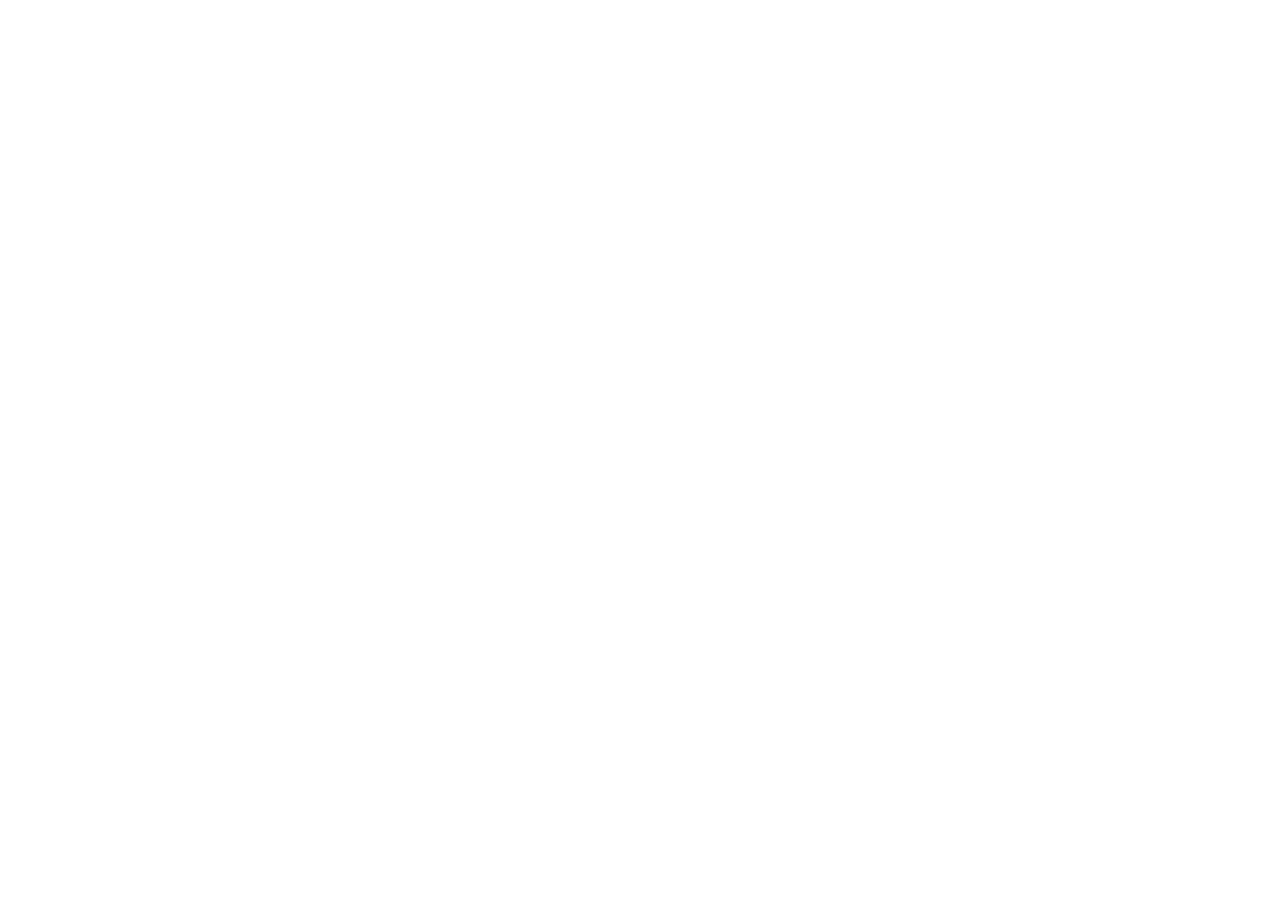
==== commit 40fc0524: "finale" ====
--- a/index.html
+++ b/index.html
@@ -32,38 +32,38 @@
     <div id="base" class="">
 
       <!-- END (Group) -->
-      <div id="u0" class="ax_default" data-label="END" data-left="0" data-top="0" data-width="1366" data-height="768">
-
-        <!-- Background (Rectangle) -->
-        <div id="u1" class="ax_default box_2" data-label="Background">
-          <div id="u1_div" class=""></div>
+      <div id="u0" class="ax_default ax_default_hidden" data-label="END" style="display:none; visibility: hidden" data-left="0" data-top="0" data-width="0" data-height="0">
+
+        <!-- Background (Image) -->
+        <div id="u1" class="ax_default image" data-label="Background">
+          <img id="u1_img" class="img " src="images/fedorae_sententia/background_u1.png"/>
           <!-- Unnamed () -->
           <div id="u2" class="text" style="display:none; visibility: hidden">
             <p><span></span></p>
           </div>
         </div>
 
-        <!-- Button (Rectangle) -->
-        <div id="u3" class="ax_default button" data-label="Button">
+        <!-- Text (Rectangle) -->
+        <div id="u3" class="ax_default paragraph" data-label="Text">
           <div id="u3_div" class=""></div>
           <!-- Unnamed () -->
           <div id="u4" class="text">
-            <p><span>RELOAD</span></p>
-          </div>
-        </div>
-
-        <!-- Title (Rectangle) -->
-        <div id="u5" class="ax_default paragraph" data-label="Title">
-          <div id="u5_div" class=""></div>
-          <!-- Unnamed () -->
-          <div id="u6" class="text">
-            <p><span>END</span></p>
-          </div>
-        </div>
-
-        <!-- Share (Image) -->
-        <div id="u7" class="ax_default image" data-label="Share">
-          <img id="u7_img" class="img " src="images/fedorae_sententia/share_u7.png"/>
+            <p><span>to be continued...</span></p>
+          </div>
+        </div>
+
+        <!-- Unnamed (Image) -->
+        <div id="u5" class="ax_default image">
+          <img id="u5_img" class="img " src="images/fedorae_sententia/u5.png"/>
+          <!-- Unnamed () -->
+          <div id="u6" class="text" style="display:none; visibility: hidden">
+            <p><span></span></p>
+          </div>
+        </div>
+
+        <!-- Unnamed (Image) -->
+        <div id="u7" class="ax_default image">
+          <img id="u7_img" class="img " src="images/fedorae_sententia/u7.png"/>
           <!-- Unnamed () -->
           <div id="u8" class="text" style="display:none; visibility: hidden">
             <p><span></span></p>
@@ -72,517 +72,517 @@
       </div>
 
       <!-- Martin FLASHBACK (Group) -->
-      <div id="u9" class="ax_default" data-label="Martin FLASHBACK" data-left="0" data-top="0" data-width="1366" data-height="768">
-
-        <!-- Background (Rectangle) -->
-        <div id="u10" class="ax_default box_2" data-label="Background">
-          <div id="u10_div" class=""></div>
-          <!-- Unnamed () -->
-          <div id="u11" class="text" style="display:none; visibility: hidden">
-            <p><span></span></p>
-          </div>
-        </div>
-
-        <!-- Button (Rectangle) -->
-        <div id="u12" class="ax_default button" data-label="Button">
-          <div id="u12_div" class=""></div>
-          <!-- Unnamed () -->
-          <div id="u13" class="text">
-            <p><span>CONTINUE</span></p>
+      <div id="u9" class="ax_default ax_default_hidden" data-label="Martin FLASHBACK" style="display:none; visibility: hidden" data-left="0" data-top="0" data-width="0" data-height="0">
+
+        <!-- 2 (Group) -->
+        <div id="u10" class="ax_default" data-label="2" data-left="0" data-top="0" data-width="0" data-height="0">
+
+          <!-- anteprima (Image) -->
+          <div id="u11" class="ax_default image" data-label="anteprima">
+            <img id="u11_img" class="img " src="images/fedorae_sententia/anteprima_u11.png"/>
+            <!-- Unnamed () -->
+            <div id="u12" class="text" style="display:none; visibility: hidden">
+              <p><span></span></p>
+            </div>
+          </div>
+
+          <!-- bg (Rectangle) -->
+          <div id="u13" class="ax_default box_1" data-label="bg">
+            <div id="u13_div" class=""></div>
+            <!-- Unnamed () -->
+            <div id="u14" class="text" style="display:none; visibility: hidden">
+              <p><span></span></p>
+            </div>
+          </div>
+
+          <!-- martin flashb (Inline Frame) -->
+          <div id="u15" class="ax_default" data-label="martin flashb">
+            <iframe id="u15_input" data-label="martin flashb" scrolling="no" frameborder="0" webkitallowfullscreen mozallowfullscreen allowfullscreen></iframe>
+          </div>
+
+          <!-- Avoid youtube info (Rectangle) -->
+          <div id="u16" class="ax_default box_1" data-label="Avoid youtube info">
+            <div id="u16_div" class=""></div>
+            <!-- Unnamed () -->
+            <div id="u17" class="text" style="display:none; visibility: hidden">
+              <p><span></span></p>
+            </div>
+          </div>
+
+          <!-- Continue 2 (Image) -->
+          <div id="u18" class="ax_default image ax_default_hidden" data-label="Continue 2" style="display:none; visibility: hidden">
+            <img id="u18_img" class="img " src="images/fedorae_sententia/continue_2_u18.png"/>
+            <!-- Unnamed () -->
+            <div id="u19" class="text" style="display:none; visibility: hidden">
+              <p><span></span></p>
+            </div>
+          </div>
+        </div>
+
+        <!-- 1 (Group) -->
+        <div id="u20" class="ax_default" data-label="1" data-left="0" data-top="0" data-width="0" data-height="0">
+
+          <!-- Background (Image) -->
+          <div id="u21" class="ax_default image" data-label="Background">
+            <img id="u21_img" class="img " src="images/fedorae_sententia/background_u21.png"/>
+            <!-- Unnamed () -->
+            <div id="u22" class="text" style="display:none; visibility: hidden">
+              <p><span></span></p>
+            </div>
+          </div>
+
+          <!-- shade (Image) -->
+          <div id="u23" class="ax_default image" data-label="shade">
+            <img id="u23_img" class="img " src="images/fedorae_sententia/shade_u23.png"/>
+            <!-- Unnamed () -->
+            <div id="u24" class="text" style="display:none; visibility: hidden">
+              <p><span></span></p>
+            </div>
+          </div>
+
+          <!-- Text 1 (Rectangle) -->
+          <div id="u25" class="ax_default paragraph" data-label="Text 1">
+            <div id="u25_div" class=""></div>
+            <!-- Unnamed () -->
+            <div id="u26" class="text">
+              <p><span>Thanks to Khala, Martin gets better quickly, and after you explained what happened to you, he starts telling you his story.</span></p>
+            </div>
+          </div>
+
+          <!-- Continue 1 (Image) -->
+          <div id="u27" class="ax_default image ax_default_hidden" data-label="Continue 1" style="display:none; visibility: hidden">
+            <img id="u27_img" class="img " src="images/fedorae_sententia/continue_2_u18.png"/>
+            <!-- Unnamed () -->
+            <div id="u28" class="text" style="display:none; visibility: hidden">
+              <p><span></span></p>
+            </div>
+          </div>
+        </div>
+      </div>
+
+      <!-- |  |  if MEET WOMAN (Group) -->
+      <div id="u29" class="ax_default ax_default_hidden" data-label="|&nbsp; |&nbsp; if MEET WOMAN" style="display:none; visibility: hidden" data-left="0" data-top="0" data-width="0" data-height="0">
+
+        <!-- 2 (Group) -->
+        <div id="u30" class="ax_default" data-label="2" data-left="0" data-top="0" data-width="0" data-height="0">
+
+          <!-- Background (Image) -->
+          <div id="u31" class="ax_default image" data-label="Background">
+            <img id="u31_img" class="img " src="images/fedorae_sententia/background_u31.png"/>
+            <!-- Unnamed () -->
+            <div id="u32" class="text" style="display:none; visibility: hidden">
+              <p><span></span></p>
+            </div>
+          </div>
+
+          <!-- Shade (Image) -->
+          <div id="u33" class="ax_default image" data-label="Shade">
+            <img id="u33_img" class="img " src="images/fedorae_sententia/shade_u33.png"/>
+            <!-- Unnamed () -->
+            <div id="u34" class="text" style="display:none; visibility: hidden">
+              <p><span></span></p>
+            </div>
+          </div>
+
+          <!-- Text 2 (Rectangle) -->
+          <div id="u35" class="ax_default paragraph" data-label="Text 2">
+            <div id="u35_div" class=""></div>
+            <!-- Unnamed () -->
+            <div id="u36" class="text">
+              <p><span>You walk in, and find a black woman with long silvery hair, she’s Khala, and she was just getting ready to go to martin’s house. Oh well, you walked so much for nothing. It’s getting dark outside, you have to hurry up and come back to Martin’s.</span></p>
+            </div>
+          </div>
+
+          <!-- Continue 1 (Image) -->
+          <div id="u37" class="ax_default image" data-label="Continue 1">
+            <img id="u37_img" class="img " src="images/fedorae_sententia/continue_2_u18.png"/>
+            <!-- Unnamed () -->
+            <div id="u38" class="text" style="display:none; visibility: hidden">
+              <p><span></span></p>
+            </div>
+          </div>
+        </div>
+
+        <!-- 1 (Group) -->
+        <div id="u39" class="ax_default" data-label="1" data-left="0" data-top="0" data-width="0" data-height="0">
+
+          <!-- Background (Image) -->
+          <div id="u40" class="ax_default image" data-label="Background">
+            <img id="u40_img" class="img " src="images/fedorae_sententia/background_u40.png"/>
+            <!-- Unnamed () -->
+            <div id="u41" class="text" style="display:none; visibility: hidden">
+              <p><span></span></p>
+            </div>
+          </div>
+
+          <!-- Shade (Image) -->
+          <div id="u42" class="ax_default image" data-label="Shade">
+            <img id="u42_img" class="img " src="images/fedorae_sententia/shade_u33.png"/>
+            <!-- Unnamed () -->
+            <div id="u43" class="text" style="display:none; visibility: hidden">
+              <p><span></span></p>
+            </div>
+          </div>
+
+          <!-- Text 1 (Rectangle) -->
+          <div id="u44" class="ax_default paragraph" data-label="Text 1">
+            <div id="u44_div" class=""></div>
+            <!-- Unnamed () -->
+            <div id="u45" class="text">
+              <p><span>After a few miles walk, you see from the distance a large greenhouse, it must be the house of the woman whose Alida was talking about. The house looks very well maintained and there is a strange variety of smells from the garden, like spices and herbs. You are now a few meters away, and now you can clearly distinguish a figure, bowed on the garden. “Khala! It’s me, Alida!”</span></p>
+            </div>
+          </div>
+
+          <!-- Continue 1 (Image) -->
+          <div id="u46" class="ax_default image" data-label="Continue 1">
+            <img id="u46_img" class="img " src="images/fedorae_sententia/continue_2_u18.png"/>
+            <!-- Unnamed () -->
+            <div id="u47" class="text" style="display:none; visibility: hidden">
+              <p><span></span></p>
+            </div>
+          </div>
+        </div>
+      </div>
+
+      <!-- |  |  if WAIT RECOVERS (Group) -->
+      <div id="u48" class="ax_default ax_default_hidden" data-label="|&nbsp; |&nbsp; if WAIT RECOVERS" style="display:none; visibility: hidden" data-left="0" data-top="0" data-width="0" data-height="0">
+
+        <!-- 2 (Group) -->
+        <div id="u49" class="ax_default ax_default_hidden" data-label="2" style="display:none; visibility: hidden" data-left="0" data-top="0" data-width="0" data-height="0">
+
+          <!-- background (Image) -->
+          <div id="u50" class="ax_default image" data-label="background">
+            <img id="u50_img" class="img " src="images/fedorae_sententia/background_u50.png"/>
+            <!-- Unnamed () -->
+            <div id="u51" class="text" style="display:none; visibility: hidden">
+              <p><span></span></p>
+            </div>
+          </div>
+
+          <!-- shade 1 (Image) -->
+          <div id="u52" class="ax_default image" data-label="shade 1">
+            <img id="u52_img" class="img " src="images/fedorae_sententia/shade_1_u52.png"/>
+            <!-- Unnamed () -->
+            <div id="u53" class="text" style="display:none; visibility: hidden">
+              <p><span></span></p>
+            </div>
+          </div>
+
+          <!-- Text 2 (Rectangle) -->
+          <div id="u54" class="ax_default paragraph" data-label="Text 2">
+            <div id="u54_div" class=""></div>
+            <!-- Unnamed () -->
+            <div id="u55" class="text">
+              <p><span>It’s Khala, the woman whose Alida was talking about, with the potion ready. &quot;Oh well, as I suspected, that old swiller got sick again”.</span></p>
+            </div>
+          </div>
+        </div>
+
+        <!-- 1 (Group) -->
+        <div id="u56" class="ax_default ax_default_hidden" data-label="1" style="display:none; visibility: hidden" data-left="0" data-top="0" data-width="0" data-height="0">
+
+          <!-- shade 1 (Image) -->
+          <div id="u57" class="ax_default image" data-label="shade 1">
+            <img id="u57_img" class="img " src="images/fedorae_sententia/shade_u33.png"/>
+            <!-- Unnamed () -->
+            <div id="u58" class="text" style="display:none; visibility: hidden">
+              <p><span></span></p>
+            </div>
+          </div>
+
+          <!-- Text 1 (Rectangle) -->
+          <div id="u59" class="ax_default paragraph" data-label="Text 1">
+            <div id="u59_div" class=""></div>
+            <!-- Unnamed () -->
+            <div id="u60" class="text">
+              <p><span>Time passes and martin does not seem to show signs of improvement, when someone knocks on the door.</span></p>
+            </div>
+          </div>
+        </div>
+
+        <!-- knock knock (Image) -->
+        <div id="u61" class="ax_default image ax_default_hidden" data-label="knock knock" style="display:none; visibility: hidden">
+          <img id="u61_img" class="img " src="images/fedorae_sententia/knock_knock_u61.png"/>
+          <!-- Unnamed () -->
+          <div id="u62" class="text" style="display:none; visibility: hidden">
+            <p><span></span></p>
+          </div>
+        </div>
+      </div>
+
+      <!-- |  if MEET KHALA (Group) -->
+      <div id="u63" class="ax_default ax_default_hidden" data-label="|&nbsp; if MEET KHALA" style="display:none; visibility: hidden" data-left="0" data-top="0" data-width="0" data-height="0">
+
+        <!-- background (Image) -->
+        <div id="u64" class="ax_default image" data-label="background">
+          <img id="u64_img" class="img " src="images/fedorae_sententia/background_u64.png"/>
+          <!-- Unnamed () -->
+          <div id="u65" class="text" style="display:none; visibility: hidden">
+            <p><span></span></p>
+          </div>
+        </div>
+
+        <!-- shade 1 (Image) -->
+        <div id="u66" class="ax_default image" data-label="shade 1">
+          <img id="u66_img" class="img " src="images/fedorae_sententia/shade_u33.png"/>
+          <!-- Unnamed () -->
+          <div id="u67" class="text" style="display:none; visibility: hidden">
+            <p><span></span></p>
+          </div>
+        </div>
+
+        <!-- alida (Image) -->
+        <div id="u68" class="ax_default image ax_default_hidden" data-label="alida" style="display:none; visibility: hidden">
+          <img id="u68_img" class="img " src="images/fedorae_sententia/alida_u68.png"/>
+          <!-- Unnamed () -->
+          <div id="u69" class="text" style="display:none; visibility: hidden">
+            <p><span></span></p>
+          </div>
+        </div>
+
+        <!-- Text 1 (Rectangle) -->
+        <div id="u70" class="ax_default paragraph" data-label="Text 1">
+          <div id="u70_div" class=""></div>
+          <!-- Unnamed () -->
+          <div id="u71" class="text">
+            <p><span>Once you made him lie down, Khala confesses you that the man sneaking on the couch would be the one that should help you, even though at the moment it would not be said. Nooo, really?? Well, she also tells you that the herbs that she brought should help him recover. As you are engaged in potion preparations, someone knocks on the door.</span></p>
+          </div>
+        </div>
+
+        <!-- Text 2 (Rectangle) -->
+        <div id="u72" class="ax_default paragraph ax_default_hidden" data-label="Text 2" style="display:none; visibility: hidden">
+          <div id="u72_div" class=""></div>
+          <!-- Unnamed () -->
+          <div id="u73" class="text">
+            <p><span>&quot;How is my father?&quot; The girl who has just come in, looking at you badly, must be the old man’s daughter. After giving him the potion, you explain to her what happened to you, and she finally starts looking at you in a more friendly way. Her name is Alida, and with tight teeth she thanks you for helping Martin, her step-father.</span></p>
+          </div>
+        </div>
+
+        <!-- Continue 1 (Image) -->
+        <div id="u74" class="ax_default image" data-label="Continue 1">
+          <img id="u74_img" class="img " src="images/fedorae_sententia/continue_2_u18.png"/>
+          <!-- Unnamed () -->
+          <div id="u75" class="text" style="display:none; visibility: hidden">
+            <p><span></span></p>
+          </div>
+        </div>
+
+        <!-- Continue 2 (Image) -->
+        <div id="u76" class="ax_default image ax_default_hidden" data-label="Continue 2" style="display:none; visibility: hidden">
+          <img id="u76_img" class="img " src="images/fedorae_sententia/continue_2_u18.png"/>
+          <!-- Unnamed () -->
+          <div id="u77" class="text" style="display:none; visibility: hidden">
+            <p><span></span></p>
+          </div>
+        </div>
+      </div>
+
+      <!-- |  if MEET MARTIN (Group) -->
+      <div id="u78" class="ax_default ax_default_hidden" data-label="|&nbsp; if MEET MARTIN" style="display:none; visibility: hidden" data-left="0" data-top="0" data-width="0" data-height="0">
+
+        <!-- background (Image) -->
+        <div id="u79" class="ax_default image" data-label="background">
+          <img id="u79_img" class="img " src="images/fedorae_sententia/background_u79.png"/>
+          <!-- Unnamed () -->
+          <div id="u80" class="text" style="display:none; visibility: hidden">
+            <p><span></span></p>
+          </div>
+        </div>
+
+        <!-- shade 1 (Image) -->
+        <div id="u81" class="ax_default image ax_default_hidden" data-label="shade 1" style="display:none; visibility: hidden">
+          <img id="u81_img" class="img " src="images/fedorae_sententia/shade_1_u81.png"/>
+          <!-- Unnamed () -->
+          <div id="u82" class="text" style="display:none; visibility: hidden">
+            <p><span></span></p>
+          </div>
+        </div>
+
+        <!-- shawn (Image) -->
+        <div id="u83" class="ax_default image" data-label="shawn">
+          <img id="u83_img" class="img " src="images/fedorae_sententia/shawn_u83.png"/>
+          <!-- Unnamed () -->
+          <div id="u84" class="text" style="display:none; visibility: hidden">
+            <p><span></span></p>
+          </div>
+        </div>
+
+        <!-- alida (Image) -->
+        <div id="u85" class="ax_default image ax_default_hidden" data-label="alida" style="display:none; visibility: hidden">
+          <img id="u85_img" class="img " src="images/fedorae_sententia/alida_u85.png"/>
+          <!-- Unnamed () -->
+          <div id="u86" class="text" style="display:none; visibility: hidden">
+            <p><span></span></p>
+          </div>
+        </div>
+
+        <!-- Text 1 (Rectangle) -->
+        <div id="u87" class="ax_default paragraph ax_default_hidden" data-label="Text 1" style="display:none; visibility: hidden">
+          <div id="u87_div" class=""></div>
+          <!-- Unnamed () -->
+          <div id="u88" class="text">
+            <p><span>After gave him some water, something hits on your back. Half-dazed, you try to get away as fast as you can, turn around, and see a furious girl. Wielding a shovel.</span></p>
+          </div>
+        </div>
+
+        <!-- wait recover (Image) -->
+        <div id="u89" class="ax_default image ax_default_hidden" data-label="wait recover" style="display:none; visibility: hidden">
+          <img id="u89_img" class="img " src="images/fedorae_sententia/wait_recover_u89.png"/>
+          <!-- Unnamed () -->
+          <div id="u90" class="text" style="display:none; visibility: hidden">
+            <p><span></span></p>
+          </div>
+        </div>
+
+        <!-- meet woman (Image) -->
+        <div id="u91" class="ax_default image ax_default_hidden" data-label="meet woman" style="display:none; visibility: hidden">
+          <img id="u91_img" class="img " src="images/fedorae_sententia/meet_woman_u91.png"/>
+          <!-- Unnamed () -->
+          <div id="u92" class="text" style="display:none; visibility: hidden">
+            <p><span></span></p>
+          </div>
+        </div>
+
+        <!-- Text 2 (Rectangle) -->
+        <div id="u93" class="ax_default paragraph ax_default_hidden" data-label="Text 2" style="display:none; visibility: hidden">
+          <div id="u93_div" class=""></div>
+          <!-- Unnamed () -->
+          <div id="u94" class="text">
+            <p><span>Trying to explain what happened to you as fast as you can, you manage to convince her you do not want to hurt the man, and she seems to calm down.</span></p><p><span>“My apologies, I’m Alida, and this is my step-father Martin, nice to meet you”. You accept her apologies and together try to find a way to help him.&nbsp; After a while Alida cames out saying: &quot;There is a woman who lives nearby, she works with herbal medicines, and can help us let him regain consciousness”.</span></p><p><span><br></span></p>
+          </div>
+        </div>
+
+        <!-- Continue 1 (Image) -->
+        <div id="u95" class="ax_default image ax_default_hidden" data-label="Continue 1" style="display:none; visibility: hidden">
+          <img id="u95_img" class="img " src="images/fedorae_sententia/continue_2_u18.png"/>
+          <!-- Unnamed () -->
+          <div id="u96" class="text" style="display:none; visibility: hidden">
+            <p><span></span></p>
+          </div>
+        </div>
+
+        <!-- Continue recover 2 (Image) -->
+        <div id="u97" class="ax_default image ax_default_hidden" data-label="Continue recover 2" style="display:none; visibility: hidden">
+          <img id="u97_img" class="img " src="images/fedorae_sententia/continue_2_u18.png"/>
+          <!-- Unnamed () -->
+          <div id="u98" class="text" style="display:none; visibility: hidden">
+            <p><span></span></p>
+          </div>
+        </div>
+
+        <!-- Continue recover 1 (Image) -->
+        <div id="u99" class="ax_default image ax_default_hidden" data-label="Continue recover 1" style="display:none; visibility: hidden">
+          <img id="u99_img" class="img " src="images/fedorae_sententia/continue_2_u18.png"/>
+          <!-- Unnamed () -->
+          <div id="u100" class="text" style="display:none; visibility: hidden">
+            <p><span></span></p>
+          </div>
+        </div>
+      </div>
+
+      <!-- |  if MEET ALIDA (Group) -->
+      <div id="u101" class="ax_default ax_default_hidden" data-label="|&nbsp; if MEET ALIDA" style="display:none; visibility: hidden" data-left="0" data-top="0" data-width="0" data-height="0">
+
+        <!-- background (Image) -->
+        <div id="u102" class="ax_default image" data-label="background">
+          <img id="u102_img" class="img " src="images/fedorae_sententia/background_u102.png"/>
+          <!-- Unnamed () -->
+          <div id="u103" class="text" style="display:none; visibility: hidden">
+            <p><span></span></p>
+          </div>
+        </div>
+
+        <!-- shade 1 (Image) -->
+        <div id="u104" class="ax_default image" data-label="shade 1">
+          <img id="u104_img" class="img " src="images/fedorae_sententia/shade_1_u81.png"/>
+          <!-- Unnamed () -->
+          <div id="u105" class="text" style="display:none; visibility: hidden">
+            <p><span></span></p>
           </div>
         </div>
 
         <!-- Text (Rectangle) -->
-        <div id="u14" class="ax_default paragraph" data-label="Text">
-          <div id="u14_div" class=""></div>
-          <!-- Unnamed () -->
-          <div id="u15" class="text">
-            <p><span>Martin grew up in a bourgeoisie politician family, but though having a wealthy family provided with good education, mostly he was self-educated. He is a wise man with a strong sense of duty, especially toward his family, that is always in the first place. Martin is a widow: his wife died when she gave birth to his only child, Elise One day, while criminality was growing steadily, the government discovered Martin's experiments on animal control through some codes, and they began to be interested. The government offered him a fund for his research, and of course he accepted. Free money and no compromise, who would have refused?</span></p><p><span>Unfortunately he discovered that his project was destined to be used on human beings, his fellow citizens. Understanding the dramatic mistake he had made, he tried to rebound. However, the government was not in the position to accept its refusal. Her daughter was kidnapped and held hostage until he had completed the project, so he had to surrender. Once the project was completed, parliamentary leaders ordered his execution, even though it was not in the agreement.</span></p><p><span>During the escape, organized by some of his influential friends, he got fired in one eye, but despite the wound he survived and escaped from Fedora. Although in the inner city is now known only as a traitor, and even the daughter believes he is dead, he is the only one capable of ending the microchip system developed by the government. What better ally?</span></p>
-          </div>
-        </div>
-      </div>
-
-      <!-- |  if MEET KHALA (Group) -->
-      <div id="u16" class="ax_default" data-label="|&nbsp; if MEET KHALA" data-left="0" data-top="0" data-width="1366" data-height="768">
-
-        <!-- Background (Rectangle) -->
-        <div id="u17" class="ax_default box_2" data-label="Background">
-          <div id="u17_div" class=""></div>
-          <!-- Unnamed () -->
-          <div id="u18" class="text" style="display:none; visibility: hidden">
-            <p><span></span></p>
-          </div>
-        </div>
-
-        <!-- Button (Rectangle) -->
-        <div id="u19" class="ax_default button" data-label="Button">
-          <div id="u19_div" class=""></div>
-          <!-- Unnamed () -->
-          <div id="u20" class="text">
-            <p><span>CONTINUE</span></p>
-          </div>
-        </div>
-
-        <!-- Text (Rectangle) -->
-        <div id="u21" class="ax_default paragraph" data-label="Text">
-          <div id="u21_div" class=""></div>
-          <!-- Unnamed () -->
-          <div id="u22" class="text">
-            <p><span>Once you made him lie down, Kahala confesses to you that the man sneaking on the couch would be the one that should help you, even though at the moment it would not be said. Nooo, really?? Well, she also tells you that the herbs that she brought should help him</span></p><p><span>recover. As you are engaged in potion preparations, someone knocks on the door. &quot;How is my father?&quot; The girl who has just come in, looking at you badly, must be the dauber's daughter ..... I mean, the old man’s daughter. After giving him the potion, you explain to her your situation too, and she finally starts looking at you in a more friendly way. Her name is Alida, and with tight teeth she thanks you for helping Martin, her step-father.</span></p>
-          </div>
-        </div>
-      </div>
-
-      <!-- |  if MEET MARTIN (Group) -->
-      <div id="u23" class="ax_default" data-label="|&nbsp; if MEET MARTIN" data-left="0" data-top="0" data-width="1366" data-height="768">
-
-        <!-- Background (Rectangle) -->
-        <div id="u24" class="ax_default box_2" data-label="Background">
-          <div id="u24_div" class=""></div>
-          <!-- Unnamed () -->
-          <div id="u25" class="text" style="display:none; visibility: hidden">
-            <p><span></span></p>
-          </div>
-        </div>
-
-        <!-- Button (Rectangle) -->
-        <div id="u26" class="ax_default button" data-label="Button">
-          <div id="u26_div" class=""></div>
-          <!-- Unnamed () -->
-          <div id="u27" class="text">
-            <p><span>CONTINUE</span></p>
-          </div>
-        </div>
-
-        <!-- Text (Rectangle) -->
-        <div id="u28" class="ax_default paragraph" data-label="Text">
-          <div id="u28_div" class=""></div>
-          <!-- Unnamed () -->
-          <div id="u29" class="text">
-            <p><span>After having made him drink some water, something hits on your back. Half-dazed, you try to get away as fast as you can, turn around, and see a furious girl. Wielding a shovel. Trying to explain your reasons as fast as you can, before you get another beat, you manage to convince her you do not want to hurt the man, and she seems to calm down. “My apologies, I’m Alida, and this is my step-father Martin, nice to meet you”. Even if your neck disagrees, you accept her apologies and together try to find a way to help him. After a while Alida cames out saying: &quot;There is a woman who lives nearby, she works with herbal medicines, and can help us let him regain consciousness.&quot; You are about to go, when someone knocks on the door: Kahala, the woman Alida was talking about, with the potion ready. &quot;Are you looking for this?&quot;.</span></p>
-          </div>
-        </div>
-      </div>
-
-      <!-- |  if MEET ALIDA (Group) -->
-      <div id="u30" class="ax_default" data-label="|&nbsp; if MEET ALIDA" data-left="0" data-top="0" data-width="1366" data-height="768">
-
-        <!-- Background (Rectangle) -->
-        <div id="u31" class="ax_default box_2" data-label="Background">
-          <div id="u31_div" class=""></div>
-          <!-- Unnamed () -->
-          <div id="u32" class="text" style="display:none; visibility: hidden">
-            <p><span></span></p>
-          </div>
-        </div>
-
-        <!-- Button (Rectangle) -->
-        <div id="u33" class="ax_default button" data-label="Button">
-          <div id="u33_div" class=""></div>
-          <!-- Unnamed () -->
-          <div id="u34" class="text">
-            <p><span>CONTINUE</span></p>
-          </div>
-        </div>
-
-        <!-- Text (Rectangle) -->
-        <div id="u35" class="ax_default paragraph" data-label="Text">
-          <div id="u35_div" class=""></div>
-          <!-- Unnamed () -->
-          <div id="u36" class="text">
-            <p><span>Once you made him lie down, Alida confesses to you that he has some problems with alcohol. As if you had not smelt the stink of alcohol from outside. &quot;There is a woman who lives nearby, she works with herbal medicines, and can help us let him regain consciousness.&quot; You are about to go, when someone knocks on the door: Kahala, the woman Alida was talking about, with the potion ready. &quot;Are you looking for this?&quot;.</span></p>
+        <div id="u106" class="ax_default paragraph" data-label="Text">
+          <div id="u106_div" class=""></div>
+          <!-- Unnamed () -->
+          <div id="u107" class="text">
+            <p><span>Once you made him lie down, Alida confesses to you that he has some problems with alcohol. As if you had not smelt the stink of alcohol from outside. &quot;There is a woman who lives nearby, she works with herbal medicines, and can help us let him regain consciousness.&quot;</span></p>
+          </div>
+        </div>
+
+        <!-- wait recover (Image) -->
+        <div id="u108" class="ax_default image" data-label="wait recover">
+          <img id="u108_img" class="img " src="images/fedorae_sententia/wait_recover_u89.png"/>
+          <!-- Unnamed () -->
+          <div id="u109" class="text" style="display:none; visibility: hidden">
+            <p><span></span></p>
+          </div>
+        </div>
+
+        <!-- meet woman (Image) -->
+        <div id="u110" class="ax_default image" data-label="meet woman">
+          <img id="u110_img" class="img " src="images/fedorae_sententia/meet_woman_u91.png"/>
+          <!-- Unnamed () -->
+          <div id="u111" class="text" style="display:none; visibility: hidden">
+            <p><span></span></p>
+          </div>
+        </div>
+
+        <!-- Continue recover 2 (Image) -->
+        <div id="u112" class="ax_default image ax_default_hidden" data-label="Continue recover 2" style="display:none; visibility: hidden">
+          <img id="u112_img" class="img " src="images/fedorae_sententia/continue_2_u18.png"/>
+          <!-- Unnamed () -->
+          <div id="u113" class="text" style="display:none; visibility: hidden">
+            <p><span></span></p>
+          </div>
+        </div>
+
+        <!-- Continue recover 1 (Image) -->
+        <div id="u114" class="ax_default image ax_default_hidden" data-label="Continue recover 1" style="display:none; visibility: hidden">
+          <img id="u114_img" class="img " src="images/fedorae_sententia/continue_2_u18.png"/>
+          <!-- Unnamed () -->
+          <div id="u115" class="text" style="display:none; visibility: hidden">
+            <p><span></span></p>
           </div>
         </div>
       </div>
 
       <!-- Meet MARTIN (Group) -->
-      <div id="u37" class="ax_default" data-label="Meet MARTIN" data-left="0" data-top="0" data-width="1366" data-height="768">
-
-        <!-- Background (Rectangle) -->
-        <div id="u38" class="ax_default box_2" data-label="Background">
-          <div id="u38_div" class=""></div>
-          <!-- Unnamed () -->
-          <div id="u39" class="text" style="display:none; visibility: hidden">
-            <p><span></span></p>
-          </div>
-        </div>
-
-        <!-- Button (Rectangle) -->
-        <div id="u40" class="ax_default button" data-label="Button">
-          <div id="u40_div" class=""></div>
-          <!-- Unnamed () -->
-          <div id="u41" class="text">
-            <p><span>CONTINUE</span></p>
-          </div>
-        </div>
-
-        <!-- Text (Rectangle) -->
-        <div id="u42" class="ax_default paragraph" data-label="Text">
-          <div id="u42_div" class=""></div>
-          <!-- Unnamed () -->
-          <div id="u43" class="text">
-            <p><span>Once you get to the cottage, the first thing you notice is a silhouette lying on the ground in front of the entrance. He is a man, and he is quite old. Without even think about it, you run to help him, bringing him inside and stretching it on the first cot around.</span></p>
-          </div>
-        </div>
-      </div>
-
-      <!-- Meet KHALA (Group) -->
-      <div id="u44" class="ax_default" data-label="Meet KHALA" data-left="0" data-top="0" data-width="1366" data-height="768">
-
-        <!-- Background (Rectangle) -->
-        <div id="u45" class="ax_default box_2" data-label="Background">
-          <div id="u45_div" class=""></div>
-          <!-- Unnamed () -->
-          <div id="u46" class="text" style="display:none; visibility: hidden">
-            <p><span></span></p>
-          </div>
-        </div>
-
-        <!-- Button (Rectangle) -->
-        <div id="u47" class="ax_default button" data-label="Button">
-          <div id="u47_div" class=""></div>
-          <!-- Unnamed () -->
-          <div id="u48" class="text">
-            <p><span>CONTINUE</span></p>
-          </div>
-        </div>
-
-        <!-- Text (Rectangle) -->
-        <div id="u49" class="ax_default paragraph" data-label="Text">
-          <div id="u49_div" class=""></div>
-          <!-- Unnamed () -->
-          <div id="u50" class="text">
-            <p><span>Having caught her attention, being apologized for the low elegance, and explaining your story, Kahala introduces herself, telling you that she was just collecting herbs to be brought to a dear old friend who could surely help you.</span></p>
-          </div>
-        </div>
-      </div>
-
-      <!-- Meet ALIDA (Group) -->
-      <div id="u51" class="ax_default" data-label="Meet ALIDA" data-left="0" data-top="0" data-width="1366" data-height="768">
-
-        <!-- Background (Image) -->
-        <div id="u52" class="ax_default image" data-label="Background">
-          <img id="u52_img" class="img " src="images/fedorae_sententia/background_u52.png"/>
-          <!-- Unnamed () -->
-          <div id="u53" class="text" style="display:none; visibility: hidden">
-            <p><span></span></p>
-          </div>
-        </div>
-
-        <!-- Background (Image) -->
-        <div id="u54" class="ax_default image" data-label="Background">
-          <img id="u54_img" class="img " src="images/fedorae_sententia/background_u54.png"/>
-          <!-- Unnamed () -->
-          <div id="u55" class="text" style="display:none; visibility: hidden">
-            <p><span></span></p>
-          </div>
-        </div>
-
-        <!-- Text 2 (Rectangle) -->
-        <div id="u56" class="ax_default paragraph" data-label="Text 2">
-          <div id="u56_div" class=""></div>
-          <!-- Unnamed () -->
-          <div id="u57" class="text">
-            <p><span>another text</span></p>
-          </div>
-        </div>
-
-        <!-- Button 2 (Rectangle) -->
-        <div id="u58" class="ax_default button" data-label="Button 2">
-          <div id="u58_div" class=""></div>
-          <!-- Unnamed () -->
-          <div id="u59" class="text">
-            <p><span>CONTINUE</span></p>
-          </div>
-        </div>
-
-        <!-- Text 1 (Rectangle) -->
-        <div id="u60" class="ax_default paragraph" data-label="Text 1">
-          <div id="u60_div" class=""></div>
-          <!-- Unnamed () -->
-          <div id="u61" class="text">
-            <p><span>Alida decides to take you from her adoptive father, given your situation, she thinks he might be useful. Besides, she was just getting ready to go find him.</span></p>
-          </div>
-        </div>
-
-        <!-- Button 1 (Rectangle) -->
-        <div id="u62" class="ax_default button" data-label="Button 1">
-          <div id="u62_div" class=""></div>
-          <!-- Unnamed () -->
-          <div id="u63" class="text">
-            <p><span>CONTINUE</span></p>
-          </div>
-        </div>
-      </div>
-
-      <!-- |  |  Enter in (market) (Group) -->
-      <div id="u64" class="ax_default" data-label="|&nbsp; |&nbsp; Enter in (market)" data-left="-1" data-top="-1" data-width="1367" data-height="769">
-
-        <!-- Background (Image) -->
-        <div id="u65" class="ax_default image" data-label="Background">
-          <img id="u65_img" class="img " src="images/fedorae_sententia/background_u65.png"/>
-          <!-- Unnamed () -->
-          <div id="u66" class="text" style="display:none; visibility: hidden">
+      <div id="u116" class="ax_default ax_default_hidden" data-label="Meet MARTIN" style="display:none; visibility: hidden" data-left="0" data-top="0" data-width="0" data-height="0">
+
+        <!-- s and alida (Image) -->
+        <div id="u117" class="ax_default image ax_default_hidden" data-label="s and alida" style="display:none; visibility: hidden">
+          <img id="u117_img" class="img " src="images/fedorae_sententia/s_and_alida_u117.png"/>
+          <!-- Unnamed () -->
+          <div id="u118" class="text" style="display:none; visibility: hidden">
+            <p><span></span></p>
+          </div>
+        </div>
+
+        <!-- s alone (Image) -->
+        <div id="u119" class="ax_default image ax_default_hidden" data-label="s alone" style="display:none; visibility: hidden">
+          <img id="u119_img" class="img " src="images/fedorae_sententia/s_alone_u119.png"/>
+          <!-- Unnamed () -->
+          <div id="u120" class="text" style="display:none; visibility: hidden">
+            <p><span></span></p>
+          </div>
+        </div>
+
+        <!-- s and khala (Image) -->
+        <div id="u121" class="ax_default image ax_default_hidden" data-label="s and khala" style="display:none; visibility: hidden">
+          <img id="u121_img" class="img " src="images/fedorae_sententia/s_and_khala_u121.png"/>
+          <!-- Unnamed () -->
+          <div id="u122" class="text" style="display:none; visibility: hidden">
             <p><span></span></p>
           </div>
         </div>
 
         <!-- Shade (Image) -->
-        <div id="u67" class="ax_default image" data-label="Shade">
-          <img id="u67_img" class="img " src="images/fedorae_sententia/shade_u67.png"/>
-          <!-- Unnamed () -->
-          <div id="u68" class="text" style="display:none; visibility: hidden">
-            <p><span></span></p>
-          </div>
-        </div>
-
-        <!-- Button (Rectangle) -->
-        <div id="u69" class="ax_default button" data-label="Button">
-          <div id="u69_div" class=""></div>
-          <!-- Unnamed () -->
-          <div id="u70" class="text">
-            <p><span>CONTINUE</span></p>
-          </div>
-        </div>
-
-        <!-- Text (Rectangle) -->
-        <div id="u71" class="ax_default paragraph" data-label="Text">
-          <div id="u71_div" class=""></div>
-          <!-- Unnamed () -->
-          <div id="u72" class="text">
-            <p><span>Harvest your every ounce of remaining courage you infiltrate the workshop, hoping that the owners will not notice you, or at least do not agree to hand you over to the authorities. You just walked over the window when an unidentified object passes by your head at a high speed, &quot;And who the hell would you be???&quot; You turn around and notice a girl with tremendously furious air.</span></p><p><span>While she continues undeterred to launch you against wrenches and other blunt objects, you keep trying to explain your situation.</span></p><p><span><br></span></p><p><span>Once you have clarified your motivations, and appeased her anger, she presented&nbsp; herself: she’s Alida, and she’s willing to help you.</span></p>
-          </div>
-        </div>
-      </div>
-
-      <!-- |  East (Group) -->
-      <div id="u73" class="ax_default" data-label="|&nbsp; East" data-left="60" data-top="128" data-width="935" data-height="495">
-
-        <!-- West (Rectangle) -->
-        <div id="u74" class="ax_default button" data-label="West">
-          <div id="u74_div" class=""></div>
-          <!-- Unnamed () -->
-          <div id="u75" class="text">
-            <p><span>AVOID IT</span></p>
-          </div>
-        </div>
-
-        <!-- East (Rectangle) -->
-        <div id="u76" class="ax_default button" data-label="East">
-          <div id="u76_div" class=""></div>
-          <!-- Unnamed () -->
-          <div id="u77" class="text">
-            <p><span>ENTER IN</span></p>
-          </div>
-        </div>
-
-        <!-- Text (Rectangle) -->
-        <div id="u78" class="ax_default paragraph" data-label="Text">
-          <div id="u78_div" class=""></div>
-          <!-- Unnamed () -->
-          <div id="u79" class="text">
-            <p><span>After a few minutes of walking, you begin to hear a whirring of rumors and screams of sellers, impatient of rubbing a few ignorant passers. In the distance, you begin to see colorful stalls and some houses that announce the beginning of the outer city. The path shifts, one point straight to the market passing through it, while the other passes by, going further.</span></p>
-          </div>
-        </div>
-      </div>
-
-      <!-- |  |  Run away (Group) -->
-      <div id="u80" class="ax_default" data-label="|&nbsp; |&nbsp; Run away" data-left="0" data-top="0" data-width="1366" data-height="768">
-
-        <!-- Background (Rectangle) -->
-        <div id="u81" class="ax_default box_2" data-label="Background">
-          <div id="u81_div" class=""></div>
-          <!-- Unnamed () -->
-          <div id="u82" class="text" style="display:none; visibility: hidden">
-            <p><span></span></p>
-          </div>
-        </div>
-
-        <!-- Button (Rectangle) -->
-        <div id="u83" class="ax_default button" data-label="Button">
-          <div id="u83_div" class=""></div>
-          <!-- Unnamed () -->
-          <div id="u84" class="text">
-            <p><span>CONTINUE</span></p>
-          </div>
-        </div>
-
-        <!-- Text (Rectangle) -->
-        <div id="u85" class="ax_default paragraph" data-label="Text">
-          <div id="u85_div" class=""></div>
-          <!-- Unnamed () -->
-          <div id="u86" class="text">
-            <p><span>Start running along the path as if you were chasing an entire army. All you hope is that you will not meet other guards along the way.</span></p>
-          </div>
-        </div>
-      </div>
-
-      <!-- |  |  Hide in officine (Group) -->
-      <div id="u87" class="ax_default" data-label="|&nbsp; |&nbsp; Hide in officine" data-left="0" data-top="0" data-width="1366" data-height="768">
-
-        <!-- Background (Image) -->
-        <div id="u88" class="ax_default image" data-label="Background">
-          <img id="u88_img" class="img " src="images/fedorae_sententia/background_u88.png"/>
-          <!-- Unnamed () -->
-          <div id="u89" class="text" style="display:none; visibility: hidden">
-            <p><span></span></p>
-          </div>
-        </div>
-
-        <!-- Background (Image) -->
-        <div id="u90" class="ax_default image" data-label="Background">
-          <img id="u90_img" class="img " src="images/fedorae_sententia/background_u90.png"/>
-          <!-- Unnamed () -->
-          <div id="u91" class="text" style="display:none; visibility: hidden">
-            <p><span></span></p>
-          </div>
-        </div>
-
-        <!-- Background (Image) -->
-        <div id="u92" class="ax_default image" data-label="Background">
-          <img id="u92_img" class="img " src="images/fedorae_sententia/background_u92.png"/>
-          <!-- Unnamed () -->
-          <div id="u93" class="text" style="display:none; visibility: hidden">
-            <p><span></span></p>
-          </div>
-        </div>
-
-        <!-- Shade (Image) -->
-        <div id="u94" class="ax_default image" data-label="Shade">
-          <img id="u94_img" class="img " src="images/fedorae_sententia/shade_u67.png"/>
-          <!-- Unnamed () -->
-          <div id="u95" class="text" style="display:none; visibility: hidden">
-            <p><span></span></p>
-          </div>
-        </div>
-
-        <!-- Shawn enter (Image) -->
-        <div id="u96" class="ax_default image" data-label="Shawn enter">
-          <img id="u96_img" class="img " src="images/fedorae_sententia/shawn_enter_u96.png"/>
-          <!-- Unnamed () -->
-          <div id="u97" class="text" style="display:none; visibility: hidden">
-            <p><span></span></p>
-          </div>
-        </div>
-
-        <!-- Shawn inside (Image) -->
-        <div id="u98" class="ax_default image" data-label="Shawn inside">
-          <img id="u98_img" class="img " src="images/fedorae_sententia/shawn_inside_u98.png"/>
-          <!-- Unnamed () -->
-          <div id="u99" class="text" style="display:none; visibility: hidden">
-            <p><span></span></p>
-          </div>
-        </div>
-
-        <!-- Text (Rectangle) -->
-        <div id="u100" class="ax_default paragraph" data-label="Text">
-          <div id="u100_div" class=""></div>
-          <!-- Unnamed () -->
-          <div id="u101" class="text">
-            <p><span>Harvest your every ounce of remaining courage you infiltrate the workshop, hoping that the owners will not notice you, or at least do not agree to hand you over to the authorities. You just walked over the window when an unidentified object passes by your head at a high</span></p><p><span>speed, &quot;And who the hell would you be???&quot; You turn around and notice a girl with tremendously furious air.</span></p><p><span>While she continues undeterred to launch you against wrenches and other blunt objects, you keep trying to explain your situation.</span></p><p><span><br></span></p><p><span>Once you have clarified your motivations, and appeased her anger, she presented&nbsp; herself: she’s Alida, and she’s willing to help you.</span></p>
-          </div>
-        </div>
-
-        <!-- Background (Image) -->
-        <div id="u102" class="ax_default image" data-label="Background">
-          <img id="u102_img" class="img " src="images/fedorae_sententia/background_u102.png"/>
-          <!-- Unnamed () -->
-          <div id="u103" class="text" style="display:none; visibility: hidden">
-            <p><span></span></p>
-          </div>
-        </div>
-
-        <!-- Background (Image) -->
-        <div id="u104" class="ax_default image" data-label="Background">
-          <img id="u104_img" class="img " src="images/fedorae_sententia/background_u104.png"/>
-          <!-- Unnamed () -->
-          <div id="u105" class="text" style="display:none; visibility: hidden">
-            <p><span></span></p>
-          </div>
-        </div>
-
-        <!-- Who the hell are you (Image) -->
-        <div id="u106" class="ax_default image" data-label="Who the hell are you">
-          <img id="u106_img" class="img " src="images/fedorae_sententia/who_the_hell_are_you_u106.png"/>
-          <!-- Unnamed () -->
-          <div id="u107" class="text" style="display:none; visibility: hidden">
-            <p><span></span></p>
-          </div>
-        </div>
-
-        <!-- Button 1 (Rectangle) -->
-        <div id="u108" class="ax_default button" data-label="Button 1">
-          <div id="u108_div" class=""></div>
-          <!-- Unnamed () -->
-          <div id="u109" class="text">
-            <p><span>CONTINUE</span></p>
-          </div>
-        </div>
-
-        <!-- Button 2 (Rectangle) -->
-        <div id="u110" class="ax_default button" data-label="Button 2">
-          <div id="u110_div" class=""></div>
-          <!-- Unnamed () -->
-          <div id="u111" class="text">
-            <p><span>CONTINUE</span></p>
-          </div>
-        </div>
-      </div>
-
-      <!-- |  North guards (Group) -->
-      <div id="u112" class="ax_default" data-label="|&nbsp; North guards" data-left="0" data-top="0" data-width="1366" data-height="768">
-
-        <!-- Background (Image) -->
-        <div id="u113" class="ax_default image" data-label="Background">
-          <img id="u113_img" class="img " src="images/fedorae_sententia/background_u113.png"/>
-          <!-- Unnamed () -->
-          <div id="u114" class="text" style="display:none; visibility: hidden">
-            <p><span></span></p>
-          </div>
-        </div>
-
-        <!-- Shawn (Image) -->
-        <div id="u115" class="ax_default image" data-label="Shawn">
-          <img id="u115_img" class="img " src="images/fedorae_sententia/shawn_u115.png"/>
-          <!-- Unnamed () -->
-          <div id="u116" class="text" style="display:none; visibility: hidden">
-            <p><span></span></p>
-          </div>
-        </div>
-
-        <!-- Shade (Image) -->
-        <div id="u117" class="ax_default image" data-label="Shade">
-          <img id="u117_img" class="img " src="images/fedorae_sententia/shade_u67.png"/>
-          <!-- Unnamed () -->
-          <div id="u118" class="text" style="display:none; visibility: hidden">
-            <p><span></span></p>
-          </div>
-        </div>
-
-        <!-- Eye (Image) -->
-        <div id="u119" class="ax_default image" data-label="Eye">
-          <img id="u119_img" class="img " src="images/fedorae_sententia/eye_u119.png"/>
-          <!-- Unnamed () -->
-          <div id="u120" class="text" style="display:none; visibility: hidden">
-            <p><span></span></p>
-          </div>
-        </div>
-
-        <!-- Run away (Rectangle) -->
-        <div id="u121" class="ax_default button" data-label="Run away">
-          <div id="u121_div" class=""></div>
-          <!-- Unnamed () -->
-          <div id="u122" class="text">
-            <p><span>RUN AWAY</span></p>
-          </div>
-        </div>
-
-        <!-- Hide in officine (Rectangle) -->
-        <div id="u123" class="ax_default button" data-label="Hide in officine">
-          <div id="u123_div" class=""></div>
-          <!-- Unnamed () -->
-          <div id="u124" class="text">
-            <p><span>HIDE IN OFFICINE</span></p>
+        <div id="u123" class="ax_default image" data-label="Shade">
+          <img id="u123_img" class="img " src="images/fedorae_sententia/shade_u123.png"/>
+          <!-- Unnamed () -->
+          <div id="u124" class="text" style="display:none; visibility: hidden">
+            <p><span></span></p>
           </div>
         </div>
 
@@ -591,237 +591,921 @@
           <div id="u125_div" class=""></div>
           <!-- Unnamed () -->
           <div id="u126" class="text">
-            <p><span>You walk along the high walls, hoping to find some way to bring you back to civilization. Maybe a less belligerent civilization and eager to make you disappear.... But, because there is always one but, it is not your lucky day. In front of you, you see guards coming, talking to each other. You look terrified around, looking for a way to escape or a place to hide yourself, but only notice a pitiful workshop, as well as a tiled path that moves away from the walls.</span></p>
+            <p><span>Once you get to the cottage, the first thing you notice is a silhouette lying on the ground in front of the entrance. He is a man, and he is quite old. Without even thinking about it, you run to help him, bringing him inside and and making him more comfortable.</span></p>
+          </div>
+        </div>
+
+        <!-- Continue 1 (Image) -->
+        <div id="u127" class="ax_default image" data-label="Continue 1">
+          <img id="u127_img" class="img " src="images/fedorae_sententia/continue_2_u18.png"/>
+          <!-- Unnamed () -->
+          <div id="u128" class="text" style="display:none; visibility: hidden">
+            <p><span></span></p>
+          </div>
+        </div>
+      </div>
+
+      <!-- Meet KHALA (Group) -->
+      <div id="u129" class="ax_default ax_default_hidden" data-label="Meet KHALA" style="display:none; visibility: hidden" data-left="0" data-top="0" data-width="0" data-height="0">
+
+        <!-- Background (Image) -->
+        <div id="u130" class="ax_default image" data-label="Background">
+          <img id="u130_img" class="img " src="images/fedorae_sententia/background_u130.png"/>
+          <!-- Unnamed () -->
+          <div id="u131" class="text" style="display:none; visibility: hidden">
+            <p><span></span></p>
+          </div>
+        </div>
+
+        <!-- Shade (Image) -->
+        <div id="u132" class="ax_default image" data-label="Shade">
+          <img id="u132_img" class="img " src="images/fedorae_sententia/shade_u123.png"/>
+          <!-- Unnamed () -->
+          <div id="u133" class="text" style="display:none; visibility: hidden">
+            <p><span></span></p>
+          </div>
+        </div>
+
+        <!-- Continue 1 (Image) -->
+        <div id="u134" class="ax_default image" data-label="Continue 1">
+          <img id="u134_img" class="img " src="images/fedorae_sententia/continue_2_u18.png"/>
+          <!-- Unnamed () -->
+          <div id="u135" class="text" style="display:none; visibility: hidden">
+            <p><span></span></p>
+          </div>
+        </div>
+
+        <!-- Text (Rectangle) -->
+        <div id="u136" class="ax_default paragraph" data-label="Text">
+          <div id="u136_div" class=""></div>
+          <!-- Unnamed () -->
+          <div id="u137" class="text">
+            <p><span>Having caught her attention, being apologized for the lack of elegance, and explaining your story, Khala introduces herself, telling you that she was just collecting herbs to be brought to a dear old friend who could surely help you.</span></p>
+          </div>
+        </div>
+      </div>
+
+      <!-- Meet ALIDA (Group) -->
+      <div id="u138" class="ax_default ax_default_hidden" data-label="Meet ALIDA" style="display:none; visibility: hidden" data-left="0" data-top="0" data-width="0" data-height="0">
+
+        <!-- Background (Image) -->
+        <div id="u139" class="ax_default image" data-label="Background">
+          <img id="u139_img" class="img " src="images/fedorae_sententia/background_u139.png"/>
+          <!-- Unnamed () -->
+          <div id="u140" class="text" style="display:none; visibility: hidden">
+            <p><span></span></p>
+          </div>
+        </div>
+
+        <!-- Background (Image) -->
+        <div id="u141" class="ax_default image" data-label="Background">
+          <img id="u141_img" class="img " src="images/fedorae_sententia/background_u141.png"/>
+          <!-- Unnamed () -->
+          <div id="u142" class="text" style="display:none; visibility: hidden">
+            <p><span></span></p>
+          </div>
+        </div>
+
+        <!-- Shade (Image) -->
+        <div id="u143" class="ax_default image" data-label="Shade">
+          <img id="u143_img" class="img " src="images/fedorae_sententia/shade_u123.png"/>
+          <!-- Unnamed () -->
+          <div id="u144" class="text" style="display:none; visibility: hidden">
+            <p><span></span></p>
+          </div>
+        </div>
+
+        <!-- Text 2 (Rectangle) -->
+        <div id="u145" class="ax_default paragraph ax_default_hidden" data-label="Text 2" style="display:none; visibility: hidden">
+          <div id="u145_div" class=""></div>
+          <!-- Unnamed () -->
+          <div id="u146" class="text">
+            <p><span>Once you have clarified your motivations, and calmed her temper, she presented herself: she’s Alida, and she’s willing to help you.</span></p><p><span>Alida decides to take you to meet her stepfather, she thinks he might be helpful. Besides, she planned to go to his house anyways.</span></p><p><span><br></span></p>
+          </div>
+        </div>
+
+        <!-- Continue 2 (Image) -->
+        <div id="u147" class="ax_default image ax_default_hidden" data-label="Continue 2" style="display:none; visibility: hidden">
+          <img id="u147_img" class="img " src="images/fedorae_sententia/continue_2_u18.png"/>
+          <!-- Unnamed () -->
+          <div id="u148" class="text" style="display:none; visibility: hidden">
+            <p><span></span></p>
+          </div>
+        </div>
+
+        <!-- Text 1 (Rectangle) -->
+        <div id="u149" class="ax_default paragraph" data-label="Text 1">
+          <div id="u149_div" class=""></div>
+          <!-- Unnamed () -->
+          <div id="u150" class="text">
+            <p><span>You turn around and notice a girl with tremendously furious look.</span></p><p><span>While she continues throwing stuff at you, you keep trying to explain that she shouldn’t be worried about you.</span></p><p><span><br></span></p>
+          </div>
+        </div>
+
+        <!-- Continue 1 (Image) -->
+        <div id="u151" class="ax_default image" data-label="Continue 1">
+          <img id="u151_img" class="img " src="images/fedorae_sententia/continue_2_u18.png"/>
+          <!-- Unnamed () -->
+          <div id="u152" class="text" style="display:none; visibility: hidden">
+            <p><span></span></p>
+          </div>
+        </div>
+      </div>
+
+      <!-- Hide ALIDA (Group) -->
+      <div id="u153" class="ax_default ax_default_hidden" data-label="Hide ALIDA" style="display:none; visibility: hidden" data-left="0" data-top="0" data-width="0" data-height="0">
+
+        <!-- Background (Image) -->
+        <div id="u154" class="ax_default image" data-label="Background">
+          <img id="u154_img" class="img " src="images/fedorae_sententia/background_u154.png"/>
+          <!-- Unnamed () -->
+          <div id="u155" class="text" style="display:none; visibility: hidden">
+            <p><span></span></p>
+          </div>
+        </div>
+
+        <!-- Shade 2 (Image) -->
+        <div id="u156" class="ax_default image" data-label="Shade 2">
+          <img id="u156_img" class="img " src="images/fedorae_sententia/shade_u123.png"/>
+          <!-- Unnamed () -->
+          <div id="u157" class="text" style="display:none; visibility: hidden">
+            <p><span></span></p>
+          </div>
+        </div>
+
+        <!-- Text 2 (Rectangle) -->
+        <div id="u158" class="ax_default paragraph" data-label="Text 2">
+          <div id="u158_div" class=""></div>
+          <!-- Unnamed () -->
+          <div id="u159" class="text">
+            <p><span>&quot;I've never seen you around here, but if the guards are looking for you, you must be a good person. Anyways, I'm Alida. &quot;You tell her what happened to you, hoping she can help you.</span></p><p><span>Alida decides to take you to meet her step-father, she thinks he might be helpful. Besides, she planned to go to his house anyways.</span></p>
+          </div>
+        </div>
+
+        <!-- Background (Image) -->
+        <div id="u160" class="ax_default image" data-label="Background">
+          <img id="u160_img" class="img " src="images/fedorae_sententia/background_u160.png"/>
+          <!-- Unnamed () -->
+          <div id="u161" class="text" style="display:none; visibility: hidden">
+            <p><span></span></p>
+          </div>
+        </div>
+
+        <!-- Shade 1 (Image) -->
+        <div id="u162" class="ax_default image" data-label="Shade 1">
+          <img id="u162_img" class="img " src="images/fedorae_sententia/shade_u123.png"/>
+          <!-- Unnamed () -->
+          <div id="u163" class="text" style="display:none; visibility: hidden">
+            <p><span></span></p>
+          </div>
+        </div>
+
+        <!-- Continue 2 (Image) -->
+        <div id="u164" class="ax_default image ax_default_hidden" data-label="Continue 2" style="display:none; visibility: hidden">
+          <img id="u164_img" class="img " src="images/fedorae_sententia/continue_2_u18.png"/>
+          <!-- Unnamed () -->
+          <div id="u165" class="text" style="display:none; visibility: hidden">
+            <p><span></span></p>
+          </div>
+        </div>
+
+        <!-- Text 1 (Rectangle) -->
+        <div id="u166" class="ax_default paragraph" data-label="Text 1">
+          <div id="u166_div" class=""></div>
+          <!-- Unnamed () -->
+          <div id="u167" class="text">
+            <p><span>From the inside of a dumpster, you see the guards running passing you. You wait a few seconds in silence until the guards are gone&nbsp; then sigh with relief with the girl who has just saved you.</span></p>
+          </div>
+        </div>
+
+        <!-- Continue 1 (Image) -->
+        <div id="u168" class="ax_default image" data-label="Continue 1">
+          <img id="u168_img" class="img " src="images/fedorae_sententia/continue_2_u18.png"/>
+          <!-- Unnamed () -->
+          <div id="u169" class="text" style="display:none; visibility: hidden">
+            <p><span></span></p>
+          </div>
+        </div>
+      </div>
+
+      <!-- |  |  Enter in (market) (Group) -->
+      <div id="u170" class="ax_default ax_default_hidden" data-label="|&nbsp; |&nbsp; Enter in (market)" style="display:none; visibility: hidden" data-left="0" data-top="0" data-width="0" data-height="0">
+
+        <!-- Background (Image) -->
+        <div id="u171" class="ax_default image" data-label="Background">
+          <img id="u171_img" class="img " src="images/fedorae_sententia/background_u171.png"/>
+          <!-- Unnamed () -->
+          <div id="u172" class="text" style="display:none; visibility: hidden">
+            <p><span></span></p>
+          </div>
+        </div>
+
+        <!-- Shade (Image) -->
+        <div id="u173" class="ax_default image" data-label="Shade">
+          <img id="u173_img" class="img " src="images/fedorae_sententia/shade_u33.png"/>
+          <!-- Unnamed () -->
+          <div id="u174" class="text" style="display:none; visibility: hidden">
+            <p><span></span></p>
+          </div>
+        </div>
+
+        <!-- Text (Rectangle) -->
+        <div id="u175" class="ax_default paragraph" data-label="Text">
+          <div id="u175_div" class=""></div>
+          <!-- Unnamed () -->
+          <div id="u176" class="text">
+            <p><span>You have never had a chance to see a market in your life,and you are very curious so you decide to get in the crowd. As you approach, you are overwhelmed with the variety of smells, colors and people. You were about to forget the situation you are in, when you end up hitting against a metallic chest, very, perhaps too, familiar.</span></p><p><span><br></span></p><p><span>Before the guard can figure out from where you came out, you sneak in the crowd until you feel a hand grabbing your wrist and taking you to a nearby alleyway.</span></p>
+          </div>
+        </div>
+
+        <!-- shade (Rectangle) -->
+        <div id="u177" class="ax_default box_1 ax_default_hidden" data-label="shade" style="display:none; visibility: hidden">
+          <div id="u177_div" class=""></div>
+          <!-- Unnamed () -->
+          <div id="u178" class="text" style="display:none; visibility: hidden">
+            <p><span></span></p>
+          </div>
+        </div>
+
+        <!-- pop up 2 (Image) -->
+        <div id="u179" class="ax_default image ax_default_hidden" data-label="pop up 2" style="display:none; visibility: hidden">
+          <img id="u179_img" class="img " src="images/fedorae_sententia/pop_up_2_u179.png"/>
+          <!-- Unnamed () -->
+          <div id="u180" class="text" style="display:none; visibility: hidden">
+            <p><span></span></p>
+          </div>
+        </div>
+
+        <!-- pop up hand (Image) -->
+        <div id="u181" class="ax_default image ax_default_hidden" data-label="pop up hand" style="display:none; visibility: hidden">
+          <img id="u181_img" class="img " src="images/fedorae_sententia/pop_up_hand_u181.png"/>
+          <!-- Unnamed () -->
+          <div id="u182" class="text" style="display:none; visibility: hidden">
+            <p><span></span></p>
+          </div>
+        </div>
+
+        <!-- be silent (Image) -->
+        <div id="u183" class="ax_default image ax_default_hidden" data-label="be silent" style="display:none; visibility: hidden">
+          <img id="u183_img" class="img " src="images/fedorae_sententia/be_silent_u183.png"/>
+          <!-- Unnamed () -->
+          <div id="u184" class="text" style="display:none; visibility: hidden">
+            <p><span></span></p>
+          </div>
+        </div>
+
+        <!-- shade (Rectangle) -->
+        <div id="u185" class="ax_default box_1 ax_default_hidden" data-label="shade" style="display:none; visibility: hidden">
+          <div id="u185_div" class=""></div>
+          <!-- Unnamed () -->
+          <div id="u186" class="text" style="display:none; visibility: hidden">
+            <p><span></span></p>
+          </div>
+        </div>
+
+        <!-- pop up 1 (Image) -->
+        <div id="u187" class="ax_default image ax_default_hidden" data-label="pop up 1" style="display:none; visibility: hidden">
+          <img id="u187_img" class="img " src="images/fedorae_sententia/pop_up_1_u187.png"/>
+          <!-- Unnamed () -->
+          <div id="u188" class="text" style="display:none; visibility: hidden">
+            <p><span></span></p>
+          </div>
+        </div>
+
+        <!-- Continue (Image) -->
+        <div id="u189" class="ax_default image" data-label="Continue">
+          <img id="u189_img" class="img " src="images/fedorae_sententia/continue_2_u18.png"/>
+          <!-- Unnamed () -->
+          <div id="u190" class="text" style="display:none; visibility: hidden">
+            <p><span></span></p>
+          </div>
+        </div>
+      </div>
+
+      <!-- |  East (Group) -->
+      <div id="u191" class="ax_default ax_default_hidden" data-label="|&nbsp; East" style="display:none; visibility: hidden" data-left="0" data-top="0" data-width="0" data-height="0">
+
+        <!-- Background (Image) -->
+        <div id="u192" class="ax_default image" data-label="Background">
+          <img id="u192_img" class="img " src="images/fedorae_sententia/background_u192.png"/>
+          <!-- Unnamed () -->
+          <div id="u193" class="text" style="display:none; visibility: hidden">
+            <p><span></span></p>
+          </div>
+        </div>
+
+        <!-- Shade (Image) -->
+        <div id="u194" class="ax_default image" data-label="Shade">
+          <img id="u194_img" class="img " src="images/fedorae_sententia/shade_u123.png"/>
+          <!-- Unnamed () -->
+          <div id="u195" class="text" style="display:none; visibility: hidden">
+            <p><span></span></p>
+          </div>
+        </div>
+
+        <!-- Text (Rectangle) -->
+        <div id="u196" class="ax_default paragraph" data-label="Text">
+          <div id="u196_div" class=""></div>
+          <!-- Unnamed () -->
+          <div id="u197" class="text">
+            <p><span>After a few minutes of walking through the forest, you begin to hear a whirring of rumors and screams of sellers, impatient of rubbing a few ignorant passers. In the distance, you begin to see colorful stalls and some houses that announce the beginning of the outer city.</span></p>
+          </div>
+        </div>
+
+        <!-- enter in (Image) -->
+        <div id="u198" class="ax_default image" data-label="enter in">
+          <img id="u198_img" class="img " src="images/fedorae_sententia/enter_in_u198.png"/>
+          <!-- Unnamed () -->
+          <div id="u199" class="text" style="display:none; visibility: hidden">
+            <p><span></span></p>
+          </div>
+        </div>
+
+        <!-- avoid it (Image) -->
+        <div id="u200" class="ax_default image" data-label="avoid it">
+          <img id="u200_img" class="img " src="images/fedorae_sententia/avoid_it_u200.png"/>
+          <!-- Unnamed () -->
+          <div id="u201" class="text" style="display:none; visibility: hidden">
+            <p><span></span></p>
+          </div>
+        </div>
+      </div>
+
+      <!-- |  |  Run away (Group) -->
+      <div id="u202" class="ax_default ax_default_hidden" data-label="|&nbsp; |&nbsp; Run away" style="display:none; visibility: hidden" data-left="0" data-top="0" data-width="0" data-height="0">
+
+        <!-- Background (Image) -->
+        <div id="u203" class="ax_default image" data-label="Background">
+          <img id="u203_img" class="img " src="images/fedorae_sententia/background_u203.png"/>
+          <!-- Unnamed () -->
+          <div id="u204" class="text" style="display:none; visibility: hidden">
+            <p><span></span></p>
+          </div>
+        </div>
+
+        <!-- Shade (Image) -->
+        <div id="u205" class="ax_default image" data-label="Shade">
+          <img id="u205_img" class="img " src="images/fedorae_sententia/shade_u123.png"/>
+          <!-- Unnamed () -->
+          <div id="u206" class="text" style="display:none; visibility: hidden">
+            <p><span></span></p>
+          </div>
+        </div>
+
+        <!-- Text (Rectangle) -->
+        <div id="u207" class="ax_default paragraph" data-label="Text">
+          <div id="u207_div" class=""></div>
+          <!-- Unnamed () -->
+          <div id="u208" class="text">
+            <p><span>Start running along the path as if you were being chased by an army. All you hope is that you will not meet other guards along the way.</span></p>
+          </div>
+        </div>
+
+        <!-- Unnamed (Image) -->
+        <div id="u209" class="ax_default image">
+          <img id="u209_img" class="img " src="images/fedorae_sententia/u209.png"/>
+          <!-- Unnamed () -->
+          <div id="u210" class="text" style="display:none; visibility: hidden">
+            <p><span></span></p>
+          </div>
+        </div>
+
+        <!-- Continue (Image) -->
+        <div id="u211" class="ax_default image" data-label="Continue">
+          <img id="u211_img" class="img " src="images/fedorae_sententia/continue_2_u18.png"/>
+          <!-- Unnamed () -->
+          <div id="u212" class="text" style="display:none; visibility: hidden">
+            <p><span></span></p>
+          </div>
+        </div>
+      </div>
+
+      <!-- |  |  Hide in officine (Group) -->
+      <div id="u213" class="ax_default ax_default_hidden" data-label="|&nbsp; |&nbsp; Hide in officine" style="display:none; visibility: hidden" data-left="0" data-top="0" data-width="0" data-height="0">
+
+        <!-- Background (Image) -->
+        <div id="u214" class="ax_default image" data-label="Background">
+          <img id="u214_img" class="img " src="images/fedorae_sententia/background_u214.png"/>
+          <!-- Unnamed () -->
+          <div id="u215" class="text" style="display:none; visibility: hidden">
+            <p><span></span></p>
+          </div>
+        </div>
+
+        <!-- Background (Image) -->
+        <div id="u216" class="ax_default image" data-label="Background">
+          <img id="u216_img" class="img " src="images/fedorae_sententia/background_u216.png"/>
+          <!-- Unnamed () -->
+          <div id="u217" class="text" style="display:none; visibility: hidden">
+            <p><span></span></p>
+          </div>
+        </div>
+
+        <!-- Shade (Image) -->
+        <div id="u218" class="ax_default image" data-label="Shade">
+          <img id="u218_img" class="img " src="images/fedorae_sententia/shade_u123.png"/>
+          <!-- Unnamed () -->
+          <div id="u219" class="text" style="display:none; visibility: hidden">
+            <p><span></span></p>
+          </div>
+        </div>
+
+        <!-- Shawn enter (Image) -->
+        <div id="u220" class="ax_default image" data-label="Shawn enter">
+          <img id="u220_img" class="img " src="images/fedorae_sententia/shawn_enter_u220.png"/>
+          <!-- Unnamed () -->
+          <div id="u221" class="text" style="display:none; visibility: hidden">
+            <p><span></span></p>
+          </div>
+        </div>
+
+        <!-- Shawn inside (Image) -->
+        <div id="u222" class="ax_default image" data-label="Shawn inside">
+          <img id="u222_img" class="img " src="images/fedorae_sententia/shawn_inside_u222.png"/>
+          <!-- Unnamed () -->
+          <div id="u223" class="text" style="display:none; visibility: hidden">
+            <p><span></span></p>
+          </div>
+        </div>
+
+        <!-- Background pop up 1 (Image) -->
+        <div id="u224" class="ax_default image" data-label="Background pop up 1">
+          <img id="u224_img" class="img " src="images/fedorae_sententia/background_pop_up_1_u224.png"/>
+          <!-- Unnamed () -->
+          <div id="u225" class="text" style="display:none; visibility: hidden">
+            <p><span></span></p>
+          </div>
+        </div>
+
+        <!-- Background pop up 2 (Image) -->
+        <div id="u226" class="ax_default image" data-label="Background pop up 2">
+          <img id="u226_img" class="img " src="images/fedorae_sententia/background_pop_up_2_u226.png"/>
+          <!-- Unnamed () -->
+          <div id="u227" class="text" style="display:none; visibility: hidden">
+            <p><span></span></p>
+          </div>
+        </div>
+
+        <!-- Who the hell are you (Image) -->
+        <div id="u228" class="ax_default image" data-label="Who the hell are you">
+          <img id="u228_img" class="img " src="images/fedorae_sententia/who_the_hell_are_you_u228.png"/>
+          <!-- Unnamed () -->
+          <div id="u229" class="text" style="display:none; visibility: hidden">
+            <p><span></span></p>
+          </div>
+        </div>
+
+        <!-- Text 1 (Rectangle) -->
+        <div id="u230" class="ax_default paragraph" data-label="Text 1">
+          <div id="u230_div" class=""></div>
+          <!-- Unnamed () -->
+          <div id="u231" class="text">
+            <p><span>With all your courage, you sneak in the officine, hoping you won’t be seen by the owners, or at least won’t be caught and given to the authorities.</span></p><p><span>You just walked over the window when…</span></p>
+          </div>
+        </div>
+
+        <!-- Continue 1 (Image) -->
+        <div id="u232" class="ax_default image" data-label="Continue 1">
+          <img id="u232_img" class="img " src="images/fedorae_sententia/continue_2_u18.png"/>
+          <!-- Unnamed () -->
+          <div id="u233" class="text" style="display:none; visibility: hidden">
+            <p><span></span></p>
+          </div>
+        </div>
+      </div>
+
+      <!-- |  North guards (Group) -->
+      <div id="u234" class="ax_default ax_default_hidden" data-label="|&nbsp; North guards" style="display:none; visibility: hidden" data-left="0" data-top="0" data-width="0" data-height="0">
+
+        <!-- Background (Image) -->
+        <div id="u235" class="ax_default image" data-label="Background">
+          <img id="u235_img" class="img " src="images/fedorae_sententia/background_u235.png"/>
+          <!-- Unnamed () -->
+          <div id="u236" class="text" style="display:none; visibility: hidden">
+            <p><span></span></p>
+          </div>
+        </div>
+
+        <!-- Shawn (Image) -->
+        <div id="u237" class="ax_default image" data-label="Shawn">
+          <img id="u237_img" class="img " src="images/fedorae_sententia/shawn_u237.png"/>
+          <!-- Unnamed () -->
+          <div id="u238" class="text" style="display:none; visibility: hidden">
+            <p><span></span></p>
+          </div>
+        </div>
+
+        <!-- Shade (Image) -->
+        <div id="u239" class="ax_default image" data-label="Shade">
+          <img id="u239_img" class="img " src="images/fedorae_sententia/shade_u123.png"/>
+          <!-- Unnamed () -->
+          <div id="u240" class="text" style="display:none; visibility: hidden">
+            <p><span></span></p>
+          </div>
+        </div>
+
+        <!-- Eye (Image) -->
+        <div id="u241" class="ax_default image" data-label="Eye">
+          <img id="u241_img" class="img " src="images/fedorae_sententia/eye_u241.png"/>
+          <!-- Unnamed () -->
+          <div id="u242" class="text" style="display:none; visibility: hidden">
+            <p><span></span></p>
+          </div>
+        </div>
+
+        <!-- Text (Rectangle) -->
+        <div id="u243" class="ax_default paragraph" data-label="Text">
+          <div id="u243_div" class=""></div>
+          <!-- Unnamed () -->
+          <div id="u244" class="text">
+            <p><span>...but, it is not your lucky day. In front of you there are guards coming, talking to each other. You look around terrified, seeking for a way to escape or a place to hide yourself. But you only notice a pitiful officine, as well as a tiled path that moves away from the walls.</span></p><p><span><br></span></p>
+          </div>
+        </div>
+
+        <!-- Run away (Image) -->
+        <div id="u245" class="ax_default image" data-label="Run away">
+          <img id="u245_img" class="img " src="images/fedorae_sententia/run_away_u245.png"/>
+          <!-- Unnamed () -->
+          <div id="u246" class="text" style="display:none; visibility: hidden">
+            <p><span></span></p>
+          </div>
+        </div>
+
+        <!-- Hide in the officine (Image) -->
+        <div id="u247" class="ax_default image" data-label="Hide in the officine">
+          <img id="u247_img" class="img " src="images/fedorae_sententia/hide_in_the_officine_u247.png"/>
+          <!-- Unnamed () -->
+          <div id="u248" class="text" style="display:none; visibility: hidden">
+            <p><span></span></p>
           </div>
         </div>
       </div>
 
       <!-- |  North (Group) -->
-      <div id="u127" class="ax_default" data-label="|&nbsp; North" data-left="0" data-top="0" data-width="1366" data-height="768">
+      <div id="u249" class="ax_default ax_default_hidden" data-label="|&nbsp; North" style="display:none; visibility: hidden" data-left="0" data-top="0" data-width="0" data-height="0">
 
         <!-- Background (Image) -->
-        <div id="u128" class="ax_default image" data-label="Background">
-          <img id="u128_img" class="img " src="images/fedorae_sententia/background_u128.png"/>
-          <!-- Unnamed () -->
-          <div id="u129" class="text" style="display:none; visibility: hidden">
-            <p><span></span></p>
-          </div>
-        </div>
-
-        <!-- Button 1 (Rectangle) -->
-        <div id="u130" class="ax_default button" data-label="Button 1">
-          <div id="u130_div" class=""></div>
-          <!-- Unnamed () -->
-          <div id="u131" class="text">
-            <p><span>CONTINUE</span></p>
+        <div id="u250" class="ax_default image" data-label="Background">
+          <img id="u250_img" class="img " src="images/fedorae_sententia/background_u250.png"/>
+          <!-- Unnamed () -->
+          <div id="u251" class="text" style="display:none; visibility: hidden">
+            <p><span></span></p>
+          </div>
+        </div>
+
+        <!-- Shade (Image) -->
+        <div id="u252" class="ax_default image" data-label="Shade">
+          <img id="u252_img" class="img " src="images/fedorae_sententia/shade_u123.png"/>
+          <!-- Unnamed () -->
+          <div id="u253" class="text" style="display:none; visibility: hidden">
+            <p><span></span></p>
+          </div>
+        </div>
+
+        <!-- Text (Rectangle) -->
+        <div id="u254" class="ax_default paragraph" data-label="Text">
+          <div id="u254_div" class=""></div>
+          <!-- Unnamed () -->
+          <div id="u255" class="text">
+            <p><span>You walk along the high walls, hoping to find some way to bring you back to civilization. Maybe a less belligerent civilization and less eager to make you disappear.</span></p>
+          </div>
+        </div>
+
+        <!-- Continue (Image) -->
+        <div id="u256" class="ax_default image" data-label="Continue">
+          <img id="u256_img" class="img " src="images/fedorae_sententia/continue_2_u18.png"/>
+          <!-- Unnamed () -->
+          <div id="u257" class="text" style="display:none; visibility: hidden">
+            <p><span></span></p>
           </div>
         </div>
       </div>
 
       <!-- |  |  Enter in (green house) (Group) -->
-      <div id="u132" class="ax_default" data-label="|&nbsp; |&nbsp; Enter in (green house)" data-left="0" data-top="0" data-width="1366" data-height="768">
-
-        <!-- Background (Rectangle) -->
-        <div id="u133" class="ax_default box_2" data-label="Background">
-          <div id="u133_div" class=""></div>
-          <!-- Unnamed () -->
-          <div id="u134" class="text" style="display:none; visibility: hidden">
-            <p><span></span></p>
-          </div>
-        </div>
-
-        <!-- East (Rectangle) -->
-        <div id="u135" class="ax_default button" data-label="East">
-          <div id="u135_div" class=""></div>
-          <!-- Unnamed () -->
-          <div id="u136" class="text">
-            <p><span>CONTINUE</span></p>
+      <div id="u258" class="ax_default ax_default_hidden" data-label="|&nbsp; |&nbsp; Enter in (green house)" style="display:none; visibility: hidden" data-left="0" data-top="0" data-width="0" data-height="0">
+
+        <!-- 2 (Group) -->
+        <div id="u259" class="ax_default" data-label="2" data-left="0" data-top="0" data-width="0" data-height="0">
+
+          <!-- bg (Image) -->
+          <div id="u260" class="ax_default image" data-label="bg">
+            <img id="u260_img" class="img " src="images/fedorae_sententia/bg_u260.png"/>
+            <!-- Unnamed () -->
+            <div id="u261" class="text" style="display:none; visibility: hidden">
+              <p><span></span></p>
+            </div>
+          </div>
+
+          <!-- khala 2 (Image) -->
+          <div id="u262" class="ax_default image ax_default_hidden" data-label="khala 2" style="display:none; visibility: hidden">
+            <img id="u262_img" class="img " src="images/fedorae_sententia/khala_2_u262.png"/>
+            <!-- Unnamed () -->
+            <div id="u263" class="text" style="display:none; visibility: hidden">
+              <p><span></span></p>
+            </div>
+          </div>
+
+          <!-- khala 1 (Image) -->
+          <div id="u264" class="ax_default image" data-label="khala 1">
+            <img id="u264_img" class="img " src="images/fedorae_sententia/khala_1_u264.png"/>
+            <!-- Unnamed () -->
+            <div id="u265" class="text" style="display:none; visibility: hidden">
+              <p><span></span></p>
+            </div>
+          </div>
+
+          <!-- Shawn (Image) -->
+          <div id="u266" class="ax_default image ax_default_hidden" data-label="Shawn" style="display:none; visibility: hidden">
+            <img id="u266_img" class="img " src="images/fedorae_sententia/shawn_u266.png"/>
+            <!-- Unnamed () -->
+            <div id="u267" class="text" style="display:none; visibility: hidden">
+              <p><span></span></p>
+            </div>
+          </div>
+
+          <!-- Shade (Image) -->
+          <div id="u268" class="ax_default image" data-label="Shade">
+            <img id="u268_img" class="img " src="images/fedorae_sententia/shade_u123.png"/>
+            <!-- Unnamed () -->
+            <div id="u269" class="text" style="display:none; visibility: hidden">
+              <p><span></span></p>
+            </div>
+          </div>
+
+          <!-- Text 2 (Rectangle) -->
+          <div id="u270" class="ax_default paragraph" data-label="Text 2">
+            <div id="u270_div" class=""></div>
+            <!-- Unnamed () -->
+            <div id="u271" class="text">
+              <p><span>You are now a few meters away, and now you can clearly distinguish the figure, bowed on the garden. She is a black woman with long silvery hair, she seems very busy in her work, but the night is falling and you decide to introduce your person with a loud “ahem&quot;.</span></p>
+            </div>
+          </div>
+
+          <!-- Continue 2 (Image) -->
+          <div id="u272" class="ax_default image" data-label="Continue 2">
+            <img id="u272_img" class="img " src="images/fedorae_sententia/continue_2_u18.png"/>
+            <!-- Unnamed () -->
+            <div id="u273" class="text" style="display:none; visibility: hidden">
+              <p><span></span></p>
+            </div>
+          </div>
+
+          <!-- ahem (Image) -->
+          <div id="u274" class="ax_default image ax_default_hidden" data-label="ahem" style="display:none; visibility: hidden">
+            <img id="u274_img" class="img " src="images/fedorae_sententia/ahem_u274.png"/>
+            <!-- Unnamed () -->
+            <div id="u275" class="text" style="display:none; visibility: hidden">
+              <p><span></span></p>
+            </div>
+          </div>
+        </div>
+
+        <!-- 1 (Group) -->
+        <div id="u276" class="ax_default" data-label="1" data-left="0" data-top="0" data-width="0" data-height="0">
+
+          <!-- bg (Image) -->
+          <div id="u277" class="ax_default image" data-label="bg">
+            <img id="u277_img" class="img " src="images/fedorae_sententia/bg_u277.png"/>
+            <!-- Unnamed () -->
+            <div id="u278" class="text" style="display:none; visibility: hidden">
+              <p><span></span></p>
+            </div>
+          </div>
+
+          <!-- Shade (Image) -->
+          <div id="u279" class="ax_default image" data-label="Shade">
+            <img id="u279_img" class="img " src="images/fedorae_sententia/shade_u123.png"/>
+            <!-- Unnamed () -->
+            <div id="u280" class="text" style="display:none; visibility: hidden">
+              <p><span></span></p>
+            </div>
+          </div>
+
+          <!-- Text 1 (Rectangle) -->
+          <div id="u281" class="ax_default paragraph" data-label="Text 1">
+            <div id="u281_div" class=""></div>
+            <!-- Unnamed () -->
+            <div id="u282" class="text">
+              <p><span>You are almost certain that that silhouette is not a vision, but for security, you approach it with caution. The house looks very well maintained and there is a strange variety of smells from the garden, look more like spices and herbs.</span></p>
+            </div>
+          </div>
+
+          <!-- Continue 1 (Image) -->
+          <div id="u283" class="ax_default image" data-label="Continue 1">
+            <img id="u283_img" class="img " src="images/fedorae_sententia/continue_2_u18.png"/>
+            <!-- Unnamed () -->
+            <div id="u284" class="text" style="display:none; visibility: hidden">
+              <p><span></span></p>
+            </div>
+          </div>
+        </div>
+      </div>
+
+      <!-- |  |  Enter in (wood) (Group) -->
+      <div id="u285" class="ax_default ax_default_hidden" data-label="|&nbsp; |&nbsp; Enter in (wood)" style="display:none; visibility: hidden" data-left="0" data-top="0" data-width="0" data-height="0">
+
+        <!-- Background (Image) -->
+        <div id="u286" class="ax_default image" data-label="Background">
+          <img id="u286_img" class="img " src="images/fedorae_sententia/background_u286.png"/>
+          <!-- Unnamed () -->
+          <div id="u287" class="text" style="display:none; visibility: hidden">
+            <p><span></span></p>
+          </div>
+        </div>
+
+        <!-- Shade (Image) -->
+        <div id="u288" class="ax_default image" data-label="Shade">
+          <img id="u288_img" class="img " src="images/fedorae_sententia/shade_u123.png"/>
+          <!-- Unnamed () -->
+          <div id="u289" class="text" style="display:none; visibility: hidden">
+            <p><span></span></p>
           </div>
         </div>
 
         <!-- Text (Rectangle) -->
-        <div id="u137" class="ax_default paragraph" data-label="Text">
-          <div id="u137_div" class=""></div>
-          <!-- Unnamed () -->
-          <div id="u138" class="text">
-            <p><span>You are almost certain that that silhouette is not a vision, but for security, you approach it with caution. The house looks very well maintained and there is a strange variety of smells from the garden, look more like spices and herbs. You are now a few meters away, and now you can clearly distinguish the figure, bowed on the garden. She is a black woman with long silvery hair, she seems very busy in her work, but the night is falling and you decide to introduce your person with a loud “ahem&quot;.</span></p>
-          </div>
-        </div>
-      </div>
-
-      <!-- |  |  Enter in (wood) (Group) -->
-      <div id="u139" class="ax_default" data-label="|&nbsp; |&nbsp; Enter in (wood)" data-left="0" data-top="0" data-width="1366" data-height="768">
+        <div id="u290" class="ax_default paragraph" data-label="Text">
+          <div id="u290_div" class=""></div>
+          <!-- Unnamed () -->
+          <div id="u291" class="text">
+            <p><span>Leaving the greenhouse and the unknown silhouette&nbsp; behind you, you go into the forest. From the outside it seemed much more pleasant, the vegetation is so thick that the light is barely reaching the ground. As you walk along the path, you see a grungy cottage in the middle of a small clearing, you approach gringerly. Even if, in the end you wouldn’t find anything worse than the guards… right?</span></p>
+          </div>
+        </div>
+
+        <!-- Continue 1 (Image) -->
+        <div id="u292" class="ax_default image" data-label="Continue 1">
+          <img id="u292_img" class="img " src="images/fedorae_sententia/continue_1_u292.png"/>
+          <!-- Unnamed () -->
+          <div id="u293" class="text" style="display:none; visibility: hidden">
+            <p><span></span></p>
+          </div>
+        </div>
+      </div>
+
+      <!-- |  West (Group) -->
+      <div id="u294" class="ax_default" data-label="|&nbsp; West" data-left="0" data-top="0" data-width="1366" data-height="768">
 
         <!-- Background (Image) -->
-        <div id="u140" class="ax_default image" data-label="Background">
-          <img id="u140_img" class="img " src="images/fedorae_sententia/background_u140.png"/>
-          <!-- Unnamed () -->
-          <div id="u141" class="text" style="display:none; visibility: hidden">
-            <p><span></span></p>
-          </div>
-        </div>
-
-        <!-- Shade (Image) -->
-        <div id="u142" class="ax_default image" data-label="Shade">
-          <img id="u142_img" class="img " src="images/fedorae_sententia/shade_u67.png"/>
-          <!-- Unnamed () -->
-          <div id="u143" class="text" style="display:none; visibility: hidden">
+        <div id="u295" class="ax_default image" data-label="Background">
+          <img id="u295_img" class="img " src="images/fedorae_sententia/background_u295.png"/>
+          <!-- Unnamed () -->
+          <div id="u296" class="text" style="display:none; visibility: hidden">
+            <p><span></span></p>
+          </div>
+        </div>
+
+        <!-- shade (Image) -->
+        <div id="u297" class="ax_default image" data-label="shade">
+          <img id="u297_img" class="img " src="images/fedorae_sententia/shade_u297.png"/>
+          <!-- Unnamed () -->
+          <div id="u298" class="text" style="display:none; visibility: hidden">
             <p><span></span></p>
           </div>
         </div>
 
         <!-- Text (Rectangle) -->
-        <div id="u144" class="ax_default paragraph" data-label="Text">
-          <div id="u144_div" class=""></div>
-          <!-- Unnamed () -->
-          <div id="u145" class="text">
-            <p><span>Leaving the house and the unknown shape behind you, you go into the forest. From the outside it seemed much more pleasant, the vegetation is so dense that the light is barely passed. As you walk along the path, and after you get injured because of some harmless wild animal, you see a grungy cottage in the middle of a small clearing, You approach cautiously. In the end you will not find anything worse than the guards… right?</span></p>
-          </div>
-        </div>
-
-        <!-- East (Rectangle) -->
-        <div id="u146" class="ax_default button" data-label="East">
-          <div id="u146_div" class=""></div>
-          <!-- Unnamed () -->
-          <div id="u147" class="text">
-            <p><span>CONTINUE</span></p>
-          </div>
-        </div>
-      </div>
-
-      <!-- |  West (Group) -->
-      <div id="u148" class="ax_default" data-label="|&nbsp; West" data-left="0" data-top="0" data-width="1366" data-height="768">
-
-        <!-- Background (Rectangle) -->
-        <div id="u149" class="ax_default box_2" data-label="Background">
-          <div id="u149_div" class=""></div>
-          <!-- Unnamed () -->
-          <div id="u150" class="text" style="display:none; visibility: hidden">
-            <p><span></span></p>
-          </div>
-        </div>
-
-        <!-- West (Rectangle) -->
-        <div id="u151" class="ax_default button" data-label="West">
-          <div id="u151_div" class=""></div>
-          <!-- Unnamed () -->
-          <div id="u152" class="text">
-            <p><span>ENTER IN</span></p><p><span>(WOOD)</span></p>
-          </div>
-        </div>
-
-        <!-- East (Rectangle) -->
-        <div id="u153" class="ax_default button" data-label="East">
-          <div id="u153_div" class=""></div>
-          <!-- Unnamed () -->
-          <div id="u154" class="text">
-            <p><span>ENTER IN</span></p><p><span>(GREEN HOUSE)</span></p>
-          </div>
-        </div>
-
-        <!-- Title (Rectangle) -->
-        <div id="u155" class="ax_default paragraph" data-label="Title">
-          <div id="u155_div" class=""></div>
-          <!-- Unnamed () -->
-          <div id="u156" class="text">
-            <p><span>You do not even know how long you are walking. You have not been able to meet anybody who can help you, and the night is about to fall, you should find a place to rest, do not you think? In front of you, you can see a lush clear, approaching further, you see that there is a green cottage with a wooden fence, a silhouette seems to bent to work in the garden, but perhaps it’s hunger to make you see hallucinations. You do not have many other options, you will try to seek hospitality to the unknown silhouette, or will you venture into the forest?</span></p>
+        <div id="u299" class="ax_default paragraph" data-label="Text">
+          <div id="u299_div" class=""></div>
+          <!-- Unnamed () -->
+          <div id="u300" class="text">
+            <p><span>You do not even know how long you are walking. You didn’t meet anybody who can help you, and the night is about to fall, you should find a place to rest, don’t you think? In front of you there is a greenhouse with a wooden fence,in the greenhouse there is a silhouette moving inside, but perhaps it’s your hunger that make you see hallucinations. You do not have many other options, you will go toward to the unknown silhouette to get some help, or will you go through the forest?</span></p>
+          </div>
+        </div>
+
+        <!-- green house (Image) -->
+        <div id="u301" class="ax_default image" data-label="green house">
+          <img id="u301_img" class="img " src="images/fedorae_sententia/green_house_u301.png"/>
+          <!-- Unnamed () -->
+          <div id="u302" class="text" style="display:none; visibility: hidden">
+            <p><span></span></p>
+          </div>
+        </div>
+
+        <!-- wood (Image) -->
+        <div id="u303" class="ax_default image" data-label="wood">
+          <img id="u303_img" class="img " src="images/fedorae_sententia/wood_u303.png"/>
+          <!-- Unnamed () -->
+          <div id="u304" class="text" style="display:none; visibility: hidden">
+            <p><span></span></p>
           </div>
         </div>
       </div>
 
       <!-- Choice (Group) -->
-      <div id="u157" class="ax_default" data-label="Choice" data-left="0" data-top="0" data-width="1366" data-height="768">
-
-        <!-- Background (Rectangle) -->
-        <div id="u158" class="ax_default box_2" data-label="Background">
-          <div id="u158_div" class=""></div>
-          <!-- Unnamed () -->
-          <div id="u159" class="text" style="display:none; visibility: hidden">
-            <p><span></span></p>
-          </div>
-        </div>
-
-        <!-- West (Rectangle) -->
-        <div id="u160" class="ax_default button" data-label="West">
-          <div id="u160_div" class=""></div>
-          <!-- Unnamed () -->
-          <div id="u161" class="text">
-            <p><span>WEST</span></p>
-          </div>
-        </div>
-
-        <!-- North (Rectangle) -->
-        <div id="u162" class="ax_default button" data-label="North">
-          <div id="u162_div" class=""></div>
-          <!-- Unnamed () -->
-          <div id="u163" class="text">
-            <p><span>NORTH</span></p>
-          </div>
-        </div>
-
-        <!-- East (Rectangle) -->
-        <div id="u164" class="ax_default button" data-label="East">
-          <div id="u164_div" class=""></div>
-          <!-- Unnamed () -->
-          <div id="u165" class="text">
-            <p><span>EAST</span></p>
-          </div>
-        </div>
-
-        <!-- Title (Rectangle) -->
-        <div id="u166" class="ax_default paragraph" data-label="Title">
-          <div id="u166_div" class=""></div>
-          <!-- Unnamed () -->
-          <div id="u167" class="text">
-            <p><span>Thanks to acquaintances of friends and relatives, you've been able to make your way up to the walls, but you do not have time to waste, the guards will not give up hunting just because you have reached the outer city. You have to choose where to go, and fast!</span></p>
+      <div id="u305" class="ax_default ax_default_hidden" data-label="Choice" style="display:none; visibility: hidden" data-left="0" data-top="0" data-width="0" data-height="0">
+
+        <!-- Background choice (Image) -->
+        <div id="u306" class="ax_default image" data-label="Background choice">
+          <img id="u306_img" class="img " src="images/fedorae_sententia/background_choice_u306.png"/>
+          <!-- Unnamed () -->
+          <div id="u307" class="text" style="display:none; visibility: hidden">
+            <p><span></span></p>
+          </div>
+        </div>
+
+        <!-- shade (Rectangle) -->
+        <div id="u308" class="ax_default box_1" data-label="shade">
+          <div id="u308_div" class=""></div>
+          <!-- Unnamed () -->
+          <div id="u309" class="text" style="display:none; visibility: hidden">
+            <p><span></span></p>
+          </div>
+        </div>
+
+        <!-- Text (Rectangle) -->
+        <div id="u310" class="ax_default paragraph" data-label="Text">
+          <div id="u310_div" class=""></div>
+          <!-- Unnamed () -->
+          <div id="u311" class="text">
+            <p><span>Thanks to your allies, you can make your way up to the walls, but you do not have time to waste, the guards will not give up hunting you just because you have reached the outer city. You have to choose where to go, and fast!</span></p>
+          </div>
+        </div>
+
+        <!-- Arrow North (Image) -->
+        <div id="u312" class="ax_default image" data-label="Arrow North">
+          <img id="u312_img" class="img " src="images/fedorae_sententia/arrow_north_u312.png"/>
+          <!-- Unnamed () -->
+          <div id="u313" class="text" style="display:none; visibility: hidden">
+            <p><span></span></p>
+          </div>
+        </div>
+
+        <!-- Arrow East (Image) -->
+        <div id="u314" class="ax_default image" data-label="Arrow East">
+          <img id="u314_img" class="img " src="images/fedorae_sententia/arrow_east_u314.png"/>
+          <!-- Unnamed () -->
+          <div id="u315" class="text" style="display:none; visibility: hidden">
+            <p><span></span></p>
+          </div>
+        </div>
+
+        <!-- Arrow West (Image) -->
+        <div id="u316" class="ax_default image" data-label="Arrow West">
+          <img id="u316_img" class="img " src="images/fedorae_sententia/arrow_west_u316.png"/>
+          <!-- Unnamed () -->
+          <div id="u317" class="text" style="display:none; visibility: hidden">
+            <p><span></span></p>
           </div>
         </div>
       </div>
 
       <!-- Intro - Shawn flashback (Group) -->
-      <div id="u168" class="ax_default" data-label="Intro - Shawn flashback" data-left="0" data-top="0" data-width="1366" data-height="768">
-
-        <!-- Background (Rectangle) -->
-        <div id="u169" class="ax_default box_2" data-label="Background">
-          <div id="u169_div" class=""></div>
-          <!-- Unnamed () -->
-          <div id="u170" class="text" style="display:none; visibility: hidden">
-            <p><span></span></p>
-          </div>
-        </div>
-
-        <!-- Button (Rectangle) -->
-        <div id="u171" class="ax_default button" data-label="Button">
-          <div id="u171_div" class=""></div>
-          <!-- Unnamed () -->
-          <div id="u172" class="text">
-            <p><span>CONTINUE</span></p>
-          </div>
-        </div>
-
-        <!-- Title (Rectangle) -->
-        <div id="u173" class="ax_default paragraph" data-label="Title">
-          <div id="u173_div" class=""></div>
-          <!-- Unnamed () -->
-          <div id="u174" class="text">
-            <p><span>Shawn has always been a curious boy, though, living in Fedora's inner city, he has never been allowed to explore its surroundings. As soon as he was able to work as a craftsman, he did it, to give economic help to his family, but above all to have the tools to learn new things.</span></p><p><span>So he decided to devote his studies to everything that came under his hand, until he thought of approaching on how the microchip works. Oh, great idea!</span></p><p><span>Given his clever intelligence, it takes to him a little to find out about the secret, so, of course, he thought he would try to reprogram it ... ending to break it. Not bad for a rookie. Unfortunately, the system has reported the failure of his microchip to the central government, which is now hunting him (nobody likes revolutionaries, especially if they undermine the solidity of their tight control).</span></p>
+      <div id="u318" class="ax_default ax_default_hidden" data-label="Intro - Shawn flashback" style="display:none; visibility: hidden" data-left="0" data-top="0" data-width="0" data-height="0">
+
+        <!-- anteprima (Image) -->
+        <div id="u319" class="ax_default image" data-label="anteprima">
+          <img id="u319_img" class="img " src="images/fedorae_sententia/anteprima_u319.png"/>
+          <!-- Unnamed () -->
+          <div id="u320" class="text" style="display:none; visibility: hidden">
+            <p><span></span></p>
+          </div>
+        </div>
+
+        <!-- bg (Rectangle) -->
+        <div id="u321" class="ax_default box_1" data-label="bg">
+          <div id="u321_div" class=""></div>
+          <!-- Unnamed () -->
+          <div id="u322" class="text" style="display:none; visibility: hidden">
+            <p><span></span></p>
+          </div>
+        </div>
+
+        <!-- shawn flashb (Inline Frame) -->
+        <div id="u323" class="ax_default" data-label="shawn flashb">
+          <iframe id="u323_input" data-label="shawn flashb" scrolling="no" frameborder="0" webkitallowfullscreen mozallowfullscreen allowfullscreen></iframe>
+        </div>
+
+        <!-- Avoid youtube info (Rectangle) -->
+        <div id="u324" class="ax_default box_1" data-label="Avoid youtube info">
+          <div id="u324_div" class=""></div>
+          <!-- Unnamed () -->
+          <div id="u325" class="text" style="display:none; visibility: hidden">
+            <p><span></span></p>
+          </div>
+        </div>
+
+        <!-- Continue 2 (Image) -->
+        <div id="u326" class="ax_default image ax_default_hidden" data-label="Continue 2" style="display:none; visibility: hidden">
+          <img id="u326_img" class="img " src="images/fedorae_sententia/continue_2_u18.png"/>
+          <!-- Unnamed () -->
+          <div id="u327" class="text" style="display:none; visibility: hidden">
+            <p><span></span></p>
           </div>
         </div>
       </div>
 
       <!-- Hero | Villain (Group) -->
-      <div id="u175" class="ax_default" data-label="Hero | Villain" data-left="-8" data-top="-10" data-width="1374" data-height="778">
-
-        <!-- Unnamed (Dynamic Panel) -->
-        <div id="u176" class="ax_default">
-          <div id="u176_state0" class="panel_state" data-label="State1" style="">
-            <div id="u176_state0_content" class="panel_state_content">
+      <div id="u328" class="ax_default" data-label="Hero | Villain" data-left="-8" data-top="-10" data-width="1374" data-height="778">
+
+        <!-- anteprima (Dynamic Panel) -->
+        <div id="u329" class="ax_default" data-label="anteprima">
+          <div id="u329_state0" class="panel_state" data-label="State1" style="">
+            <div id="u329_state0_content" class="panel_state_content">
 
               <!-- Background (Image) -->
-              <div id="u177" class="ax_default image" data-label="Background">
-                <img id="u177_img" class="img " src="images/fedorae_sententia/background_u177.png"/>
+              <div id="u330" class="ax_default image" data-label="Background">
+                <img id="u330_img" class="img " src="images/fedorae_sententia/background_u330.jpg"/>
                 <!-- Unnamed () -->
-                <div id="u178" class="text" style="display:none; visibility: hidden">
+                <div id="u331" class="text" style="display:none; visibility: hidden">
                   <p><span></span></p>
                 </div>
               </div>
@@ -829,53 +1513,62 @@
           </div>
         </div>
 
-        <!-- Title (Inline Frame) -->
-        <div id="u179" class="ax_default" data-label="Title">
-          <iframe id="u179_input" data-label="Title" scrolling="no" frameborder="0" webkitallowfullscreen mozallowfullscreen allowfullscreen></iframe>
+        <!-- Azrael (Image) -->
+        <div id="u332" class="ax_default image" data-label="Azrael">
+          <img id="u332_img" class="img " src="images/fedorae_sententia/azrael_u332.png"/>
+          <!-- Unnamed () -->
+          <div id="u333" class="text" style="display:none; visibility: hidden">
+            <p><span></span></p>
+          </div>
+        </div>
+
+        <!-- Shawn (Image) -->
+        <div id="u334" class="ax_default image" data-label="Shawn">
+          <img id="u334_img" class="img " src="images/fedorae_sententia/shawn_u334.png"/>
+          <!-- Unnamed () -->
+          <div id="u335" class="text" style="display:none; visibility: hidden">
+            <p><span></span></p>
+          </div>
+        </div>
+
+        <!-- Wave (Image) -->
+        <div id="u336" class="ax_default image" data-label="Wave">
+          <img id="u336_img" class="img " src="images/fedorae_sententia/wave_u336.png"/>
+          <!-- Unnamed () -->
+          <div id="u337" class="text" style="display:none; visibility: hidden">
+            <p><span></span></p>
+          </div>
+        </div>
+
+        <!-- bg (Rectangle) -->
+        <div id="u338" class="ax_default box_1" data-label="bg">
+          <div id="u338_div" class=""></div>
+          <!-- Unnamed () -->
+          <div id="u339" class="text" style="display:none; visibility: hidden">
+            <p><span></span></p>
+          </div>
+        </div>
+
+        <!-- title (Inline Frame) -->
+        <div id="u340" class="ax_default" data-label="title">
+          <iframe id="u340_input" data-label="title" scrolling="no" frameborder="0" webkitallowfullscreen mozallowfullscreen allowfullscreen></iframe>
         </div>
 
         <!-- Avoid youtube info (Rectangle) -->
-        <div id="u180" class="ax_default box_1" data-label="Avoid youtube info">
-          <div id="u180_div" class=""></div>
-          <!-- Unnamed () -->
-          <div id="u181" class="text" style="display:none; visibility: hidden">
-            <p><span></span></p>
-          </div>
-        </div>
-
-        <!-- Azrael (Image) -->
-        <div id="u182" class="ax_default image" data-label="Azrael">
-          <img id="u182_img" class="img " src="images/fedorae_sententia/azrael_u182.png"/>
-          <!-- Unnamed () -->
-          <div id="u183" class="text" style="display:none; visibility: hidden">
-            <p><span></span></p>
-          </div>
-        </div>
-
-        <!-- Shawn (Image) -->
-        <div id="u184" class="ax_default image" data-label="Shawn">
-          <img id="u184_img" class="img " src="images/fedorae_sententia/shawn_u184.png"/>
-          <!-- Unnamed () -->
-          <div id="u185" class="text" style="display:none; visibility: hidden">
-            <p><span></span></p>
-          </div>
-        </div>
-
-        <!-- Wave (Image) -->
-        <div id="u186" class="ax_default image" data-label="Wave">
-          <img id="u186_img" class="img " src="images/fedorae_sententia/wave_u186.png"/>
-          <!-- Unnamed () -->
-          <div id="u187" class="text" style="display:none; visibility: hidden">
+        <div id="u341" class="ax_default box_1" data-label="Avoid youtube info">
+          <div id="u341_div" class=""></div>
+          <!-- Unnamed () -->
+          <div id="u342" class="text" style="display:none; visibility: hidden">
             <p><span></span></p>
           </div>
         </div>
       </div>
 
       <!-- Unnamed (Image) -->
-      <div id="u188" class="ax_default image">
-        <img id="u188_img" class="img " src="images/fedorae_sententia/u188.png"/>
+      <div id="u343" class="ax_default image">
+        <img id="u343_img" class="img " src="images/fedorae_sententia/u343.png"/>
         <!-- Unnamed () -->
-        <div id="u189" class="text" style="display:none; visibility: hidden">
+        <div id="u344" class="text" style="display:none; visibility: hidden">
           <p><span></span></p>
         </div>
       </div>
--- a/files/fedorae_sententia/styles.css
+++ b/files/fedorae_sententia/styles.css
@@ -20,28 +20,13 @@
   width:0px;
   height:0px;
 }
-#u1_div {
-  border-width:0px;
-  position:absolute;
-  left:0px;
-  top:0px;
-  width:1366px;
-  height:768px;
-  background:inherit;
-  background-color:rgba(242, 242, 242, 1);
-  border:none;
-  border-left:0px;
-  border-top:0px;
-  border-right:0px;
-  border-bottom:0px;
-  border-radius:0px;
-  border-top-left-radius:0px;
-  border-top-right-radius:0px;
-  border-bottom-right-radius:0px;
-  border-bottom-left-radius:0px;
-  -moz-box-shadow:none;
-  -webkit-box-shadow:none;
-  box-shadow:none;
+#u1_img {
+  border-width:0px;
+  position:absolute;
+  left:0px;
+  top:0px;
+  width:1366px;
+  height:768px;
 }
 #u1 {
   border-width:0px;
@@ -65,41 +50,7 @@
   position:absolute;
   left:0px;
   top:0px;
-  width:189px;
-  height:75px;
-  background:inherit;
-  background-color:rgba(255, 255, 255, 1);
-  box-sizing:border-box;
-  border-width:1px;
-  border-style:solid;
-  border-color:rgba(121, 121, 121, 1);
-  border-radius:5px;
-  -moz-box-shadow:none;
-  -webkit-box-shadow:none;
-  box-shadow:none;
-}
-#u3 {
-  border-width:0px;
-  position:absolute;
-  left:718px;
-  top:525px;
-  width:189px;
-  height:75px;
-}
-#u4 {
-  border-width:0px;
-  position:absolute;
-  left:2px;
-  top:26px;
-  width:185px;
-  word-wrap:break-word;
-}
-#u5_div {
-  border-width:0px;
-  position:absolute;
-  left:0px;
-  top:0px;
-  width:268px;
+  width:406px;
   height:77px;
   background:inherit;
   background-color:rgba(255, 255, 255, 0);
@@ -116,31 +67,56 @@
   -moz-box-shadow:none;
   -webkit-box-shadow:none;
   box-shadow:none;
-  font-family:'Felix Titling Bold', 'Felix Titling Normale', 'Felix Titling';
-  font-weight:700;
-  font-style:normal;
-  font-size:20px;
+  font-family:'Walter Turncoat';
+  font-weight:410;
+  font-style:normal;
+  font-size:40px;
   text-align:center;
 }
+#u3 {
+  border-width:0px;
+  position:absolute;
+  left:480px;
+  top:322px;
+  width:406px;
+  height:77px;
+  font-family:'Walter Turncoat';
+  font-weight:410;
+  font-style:normal;
+  font-size:40px;
+  text-align:center;
+}
+#u4 {
+  border-width:0px;
+  position:absolute;
+  left:0px;
+  top:10px;
+  width:406px;
+  word-wrap:break-word;
+}
+#u5_img {
+  border-width:0px;
+  position:absolute;
+  left:0px;
+  top:0px;
+  width:208px;
+  height:126px;
+}
 #u5 {
   border-width:0px;
   position:absolute;
-  left:550px;
-  top:346px;
-  width:268px;
-  height:77px;
-  font-family:'Felix Titling Bold', 'Felix Titling Normale', 'Felix Titling';
-  font-weight:700;
-  font-style:normal;
-  font-size:20px;
-  text-align:center;
+  left:711px;
+  top:567px;
+  width:208px;
+  height:126px;
 }
 #u6 {
   border-width:0px;
   position:absolute;
-  left:0px;
-  top:26px;
-  width:268px;
+  left:2px;
+  top:55px;
+  width:204px;
+  visibility:hidden;
   word-wrap:break-word;
 }
 #u7_img {
@@ -148,23 +124,23 @@
   position:absolute;
   left:0px;
   top:0px;
-  width:210px;
-  height:78px;
+  width:208px;
+  height:126px;
 }
 #u7 {
   border-width:0px;
   position:absolute;
-  left:459px;
-  top:522px;
-  width:210px;
-  height:78px;
+  left:448px;
+  top:567px;
+  width:208px;
+  height:126px;
 }
 #u8 {
   border-width:0px;
   position:absolute;
   left:2px;
-  top:31px;
-  width:206px;
+  top:55px;
+  width:204px;
   visibility:hidden;
   word-wrap:break-word;
 }
@@ -176,7 +152,40 @@
   width:0px;
   height:0px;
 }
-#u10_div {
+#u10 {
+  border-width:0px;
+  position:absolute;
+  left:0px;
+  top:0px;
+  width:0px;
+  height:0px;
+}
+#u11_img {
+  border-width:0px;
+  position:absolute;
+  left:0px;
+  top:0px;
+  width:1366px;
+  height:768px;
+}
+#u11 {
+  border-width:0px;
+  position:absolute;
+  left:0px;
+  top:0px;
+  width:1366px;
+  height:768px;
+}
+#u12 {
+  border-width:0px;
+  position:absolute;
+  left:2px;
+  top:376px;
+  width:1362px;
+  visibility:hidden;
+  word-wrap:break-word;
+}
+#u13_div {
   border-width:0px;
   position:absolute;
   left:0px;
@@ -184,8 +193,11 @@
   width:1366px;
   height:768px;
   background:inherit;
-  background-color:rgba(242, 242, 242, 1);
-  border:none;
+  background-color:rgba(0, 0, 0, 1);
+  box-sizing:border-box;
+  border-width:1px;
+  border-style:solid;
+  border-color:rgba(121, 121, 121, 1);
   border-left:0px;
   border-top:0px;
   border-right:0px;
@@ -199,2906 +211,32 @@
   -webkit-box-shadow:none;
   box-shadow:none;
 }
-#u10 {
-  border-width:0px;
-  position:absolute;
-  left:0px;
-  top:0px;
-  width:1366px;
-  height:768px;
-}
-#u11 {
-  border-width:0px;
-  position:absolute;
-  left:2px;
-  top:376px;
-  width:1362px;
-  visibility:hidden;
-  word-wrap:break-word;
-}
-#u12_div {
-  border-width:0px;
-  position:absolute;
-  left:0px;
-  top:0px;
-  width:189px;
-  height:75px;
-  background:inherit;
-  background-color:rgba(255, 255, 255, 1);
-  box-sizing:border-box;
-  border-width:1px;
-  border-style:solid;
-  border-color:rgba(121, 121, 121, 1);
-  border-radius:5px;
-  -moz-box-shadow:none;
-  -webkit-box-shadow:none;
-  box-shadow:none;
-  font-size:20px;
-}
-#u12 {
-  border-width:0px;
-  position:absolute;
-  left:1177px;
-  top:693px;
-  width:189px;
-  height:75px;
-  font-size:20px;
-}
 #u13 {
   border-width:0px;
   position:absolute;
-  left:2px;
-  top:26px;
-  width:185px;
-  word-wrap:break-word;
-}
-#u14_div {
-  border-width:0px;
-  position:absolute;
-  left:0px;
-  top:0px;
-  width:1117px;
-  height:592px;
-  background:inherit;
-  background-color:rgba(255, 255, 255, 0);
-  border:none;
-  border-left:0px;
-  border-top:0px;
-  border-right:0px;
-  border-bottom:0px;
-  border-radius:0px;
-  border-top-left-radius:0px;
-  border-top-right-radius:0px;
-  border-bottom-right-radius:0px;
-  border-bottom-left-radius:0px;
-  -moz-box-shadow:none;
-  -webkit-box-shadow:none;
-  box-shadow:none;
-  font-family:'Walter Turncoat';
-  font-weight:400;
-  font-style:normal;
-  font-size:20px;
+  left:0px;
+  top:0px;
+  width:1366px;
+  height:768px;
 }
 #u14 {
   border-width:0px;
   position:absolute;
-  left:60px;
-  top:88px;
-  width:1117px;
-  height:592px;
-  font-family:'Walter Turncoat';
-  font-weight:400;
-  font-style:normal;
-  font-size:20px;
+  left:2px;
+  top:376px;
+  width:1362px;
+  visibility:hidden;
+  word-wrap:break-word;
 }
 #u15 {
   border-width:0px;
   position:absolute;
   left:0px;
-  top:0px;
-  width:1117px;
-  word-wrap:break-word;
-}
-#u16 {
-  border-width:0px;
-  position:absolute;
-  left:0px;
-  top:0px;
-  width:0px;
-  height:0px;
-}
-#u17_div {
-  border-width:0px;
-  position:absolute;
-  left:0px;
-  top:0px;
-  width:1366px;
-  height:768px;
-  background:inherit;
-  background-color:rgba(242, 242, 242, 1);
-  border:none;
-  border-left:0px;
-  border-top:0px;
-  border-right:0px;
-  border-bottom:0px;
-  border-radius:0px;
-  border-top-left-radius:0px;
-  border-top-right-radius:0px;
-  border-bottom-right-radius:0px;
-  border-bottom-left-radius:0px;
-  -moz-box-shadow:none;
-  -webkit-box-shadow:none;
-  box-shadow:none;
-}
-#u17 {
-  border-width:0px;
-  position:absolute;
-  left:0px;
-  top:0px;
-  width:1366px;
-  height:768px;
-}
-#u18 {
-  border-width:0px;
-  position:absolute;
-  left:2px;
-  top:376px;
-  width:1362px;
-  visibility:hidden;
-  word-wrap:break-word;
-}
-#u19_div {
-  border-width:0px;
-  position:absolute;
-  left:0px;
-  top:0px;
-  width:189px;
-  height:75px;
-  background:inherit;
-  background-color:rgba(255, 255, 255, 1);
-  box-sizing:border-box;
-  border-width:1px;
-  border-style:solid;
-  border-color:rgba(121, 121, 121, 1);
-  border-radius:5px;
-  -moz-box-shadow:none;
-  -webkit-box-shadow:none;
-  box-shadow:none;
-  font-size:20px;
-}
-#u19 {
-  border-width:0px;
-  position:absolute;
-  left:1177px;
-  top:693px;
-  width:189px;
-  height:75px;
-  font-size:20px;
-}
-#u20 {
-  border-width:0px;
-  position:absolute;
-  left:2px;
-  top:26px;
-  width:185px;
-  word-wrap:break-word;
-}
-#u21_div {
-  border-width:0px;
-  position:absolute;
-  left:0px;
-  top:0px;
-  width:400px;
-  height:456px;
-  background:inherit;
-  background-color:rgba(255, 255, 255, 0);
-  border:none;
-  border-left:0px;
-  border-top:0px;
-  border-right:0px;
-  border-bottom:0px;
-  border-radius:0px;
-  border-top-left-radius:0px;
-  border-top-right-radius:0px;
-  border-bottom-right-radius:0px;
-  border-bottom-left-radius:0px;
-  -moz-box-shadow:none;
-  -webkit-box-shadow:none;
-  box-shadow:none;
-  font-family:'Walter Turncoat';
-  font-weight:400;
-  font-style:normal;
-  font-size:20px;
-}
-#u21 {
-  border-width:0px;
-  position:absolute;
-  left:60px;
-  top:100px;
-  width:400px;
-  height:456px;
-  font-family:'Walter Turncoat';
-  font-weight:400;
-  font-style:normal;
-  font-size:20px;
-}
-#u22 {
-  border-width:0px;
-  position:absolute;
-  left:0px;
-  top:0px;
-  width:400px;
-  word-wrap:break-word;
-}
-#u23 {
-  border-width:0px;
-  position:absolute;
-  left:0px;
-  top:0px;
-  width:0px;
-  height:0px;
-}
-#u24_div {
-  border-width:0px;
-  position:absolute;
-  left:0px;
-  top:0px;
-  width:1366px;
-  height:768px;
-  background:inherit;
-  background-color:rgba(242, 242, 242, 1);
-  border:none;
-  border-left:0px;
-  border-top:0px;
-  border-right:0px;
-  border-bottom:0px;
-  border-radius:0px;
-  border-top-left-radius:0px;
-  border-top-right-radius:0px;
-  border-bottom-right-radius:0px;
-  border-bottom-left-radius:0px;
-  -moz-box-shadow:none;
-  -webkit-box-shadow:none;
-  box-shadow:none;
-}
-#u24 {
-  border-width:0px;
-  position:absolute;
-  left:0px;
-  top:0px;
-  width:1366px;
-  height:768px;
-}
-#u25 {
-  border-width:0px;
-  position:absolute;
-  left:2px;
-  top:376px;
-  width:1362px;
-  visibility:hidden;
-  word-wrap:break-word;
-}
-#u26_div {
-  border-width:0px;
-  position:absolute;
-  left:0px;
-  top:0px;
-  width:189px;
-  height:75px;
-  background:inherit;
-  background-color:rgba(255, 255, 255, 1);
-  box-sizing:border-box;
-  border-width:1px;
-  border-style:solid;
-  border-color:rgba(121, 121, 121, 1);
-  border-radius:5px;
-  -moz-box-shadow:none;
-  -webkit-box-shadow:none;
-  box-shadow:none;
-  font-size:20px;
-}
-#u26 {
-  border-width:0px;
-  position:absolute;
-  left:1177px;
-  top:693px;
-  width:189px;
-  height:75px;
-  font-size:20px;
-}
-#u27 {
-  border-width:0px;
-  position:absolute;
-  left:2px;
-  top:26px;
-  width:185px;
-  word-wrap:break-word;
-}
-#u28_div {
-  border-width:0px;
-  position:absolute;
-  left:0px;
-  top:0px;
-  width:420px;
-  height:512px;
-  background:inherit;
-  background-color:rgba(255, 255, 255, 0);
-  border:none;
-  border-left:0px;
-  border-top:0px;
-  border-right:0px;
-  border-bottom:0px;
-  border-radius:0px;
-  border-top-left-radius:0px;
-  border-top-right-radius:0px;
-  border-bottom-right-radius:0px;
-  border-bottom-left-radius:0px;
-  -moz-box-shadow:none;
-  -webkit-box-shadow:none;
-  box-shadow:none;
-  font-family:'Walter Turncoat';
-  font-weight:400;
-  font-style:normal;
-  font-size:20px;
-}
-#u28 {
-  border-width:0px;
-  position:absolute;
-  left:60px;
-  top:48px;
-  width:420px;
-  height:512px;
-  font-family:'Walter Turncoat';
-  font-weight:400;
-  font-style:normal;
-  font-size:20px;
-}
-#u29 {
-  border-width:0px;
-  position:absolute;
-  left:0px;
-  top:0px;
-  width:420px;
-  word-wrap:break-word;
-}
-#u30 {
-  border-width:0px;
-  position:absolute;
-  left:0px;
-  top:0px;
-  width:0px;
-  height:0px;
-}
-#u31_div {
-  border-width:0px;
-  position:absolute;
-  left:0px;
-  top:0px;
-  width:1366px;
-  height:768px;
-  background:inherit;
-  background-color:rgba(242, 242, 242, 1);
-  border:none;
-  border-left:0px;
-  border-top:0px;
-  border-right:0px;
-  border-bottom:0px;
-  border-radius:0px;
-  border-top-left-radius:0px;
-  border-top-right-radius:0px;
-  border-bottom-right-radius:0px;
-  border-bottom-left-radius:0px;
-  -moz-box-shadow:none;
-  -webkit-box-shadow:none;
-  box-shadow:none;
-}
-#u31 {
-  border-width:0px;
-  position:absolute;
-  left:0px;
-  top:0px;
-  width:1366px;
-  height:768px;
-}
-#u32 {
-  border-width:0px;
-  position:absolute;
-  left:2px;
-  top:376px;
-  width:1362px;
-  visibility:hidden;
-  word-wrap:break-word;
-}
-#u33_div {
-  border-width:0px;
-  position:absolute;
-  left:0px;
-  top:0px;
-  width:189px;
-  height:75px;
-  background:inherit;
-  background-color:rgba(255, 255, 255, 1);
-  box-sizing:border-box;
-  border-width:1px;
-  border-style:solid;
-  border-color:rgba(121, 121, 121, 1);
-  border-radius:5px;
-  -moz-box-shadow:none;
-  -webkit-box-shadow:none;
-  box-shadow:none;
-  font-size:20px;
-}
-#u33 {
-  border-width:0px;
-  position:absolute;
-  left:1177px;
-  top:693px;
-  width:189px;
-  height:75px;
-  font-size:20px;
-}
-#u34 {
-  border-width:0px;
-  position:absolute;
-  left:2px;
-  top:26px;
-  width:185px;
-  word-wrap:break-word;
-}
-#u35_div {
-  border-width:0px;
-  position:absolute;
-  left:0px;
-  top:0px;
-  width:400px;
-  height:392px;
-  background:inherit;
-  background-color:rgba(255, 255, 255, 0);
-  border:none;
-  border-left:0px;
-  border-top:0px;
-  border-right:0px;
-  border-bottom:0px;
-  border-radius:0px;
-  border-top-left-radius:0px;
-  border-top-right-radius:0px;
-  border-bottom-right-radius:0px;
-  border-bottom-left-radius:0px;
-  -moz-box-shadow:none;
-  -webkit-box-shadow:none;
-  box-shadow:none;
-  font-family:'Walter Turncoat';
-  font-weight:400;
-  font-style:normal;
-  font-size:20px;
-}
-#u35 {
-  border-width:0px;
-  position:absolute;
-  left:60px;
-  top:128px;
-  width:400px;
-  height:392px;
-  font-family:'Walter Turncoat';
-  font-weight:400;
-  font-style:normal;
-  font-size:20px;
-}
-#u36 {
-  border-width:0px;
-  position:absolute;
-  left:0px;
-  top:0px;
-  width:400px;
-  word-wrap:break-word;
-}
-#u37 {
-  border-width:0px;
-  position:absolute;
-  left:0px;
-  top:0px;
-  width:0px;
-  height:0px;
-}
-#u38_div {
-  border-width:0px;
-  position:absolute;
-  left:0px;
-  top:0px;
-  width:1366px;
-  height:768px;
-  background:inherit;
-  background-color:rgba(242, 242, 242, 1);
-  border:none;
-  border-left:0px;
-  border-top:0px;
-  border-right:0px;
-  border-bottom:0px;
-  border-radius:0px;
-  border-top-left-radius:0px;
-  border-top-right-radius:0px;
-  border-bottom-right-radius:0px;
-  border-bottom-left-radius:0px;
-  -moz-box-shadow:none;
-  -webkit-box-shadow:none;
-  box-shadow:none;
-}
-#u38 {
-  border-width:0px;
-  position:absolute;
-  left:0px;
-  top:0px;
-  width:1366px;
-  height:768px;
-}
-#u39 {
-  border-width:0px;
-  position:absolute;
-  left:2px;
-  top:376px;
-  width:1362px;
-  visibility:hidden;
-  word-wrap:break-word;
-}
-#u40_div {
-  border-width:0px;
-  position:absolute;
-  left:0px;
-  top:0px;
-  width:189px;
-  height:75px;
-  background:inherit;
-  background-color:rgba(255, 255, 255, 1);
-  box-sizing:border-box;
-  border-width:1px;
-  border-style:solid;
-  border-color:rgba(121, 121, 121, 1);
-  border-radius:5px;
-  -moz-box-shadow:none;
-  -webkit-box-shadow:none;
-  box-shadow:none;
-  font-size:20px;
-}
-#u40 {
-  border-width:0px;
-  position:absolute;
-  left:1177px;
-  top:693px;
-  width:189px;
-  height:75px;
-  font-size:20px;
-}
-#u41 {
-  border-width:0px;
-  position:absolute;
-  left:2px;
-  top:26px;
-  width:185px;
-  word-wrap:break-word;
-}
-#u42_div {
-  border-width:0px;
-  position:absolute;
-  left:0px;
-  top:0px;
-  width:400px;
-  height:392px;
-  background:inherit;
-  background-color:rgba(255, 255, 255, 0);
-  border:none;
-  border-left:0px;
-  border-top:0px;
-  border-right:0px;
-  border-bottom:0px;
-  border-radius:0px;
-  border-top-left-radius:0px;
-  border-top-right-radius:0px;
-  border-bottom-right-radius:0px;
-  border-bottom-left-radius:0px;
-  -moz-box-shadow:none;
-  -webkit-box-shadow:none;
-  box-shadow:none;
-  font-family:'Walter Turncoat';
-  font-weight:400;
-  font-style:normal;
-  font-size:20px;
-}
-#u42 {
-  border-width:0px;
-  position:absolute;
-  left:60px;
-  top:128px;
-  width:400px;
-  height:392px;
-  font-family:'Walter Turncoat';
-  font-weight:400;
-  font-style:normal;
-  font-size:20px;
-}
-#u43 {
-  border-width:0px;
-  position:absolute;
-  left:0px;
-  top:0px;
-  width:400px;
-  word-wrap:break-word;
-}
-#u44 {
-  border-width:0px;
-  position:absolute;
-  left:0px;
-  top:0px;
-  width:0px;
-  height:0px;
-}
-#u45_div {
-  border-width:0px;
-  position:absolute;
-  left:0px;
-  top:0px;
-  width:1366px;
-  height:768px;
-  background:inherit;
-  background-color:rgba(242, 242, 242, 1);
-  border:none;
-  border-left:0px;
-  border-top:0px;
-  border-right:0px;
-  border-bottom:0px;
-  border-radius:0px;
-  border-top-left-radius:0px;
-  border-top-right-radius:0px;
-  border-bottom-right-radius:0px;
-  border-bottom-left-radius:0px;
-  -moz-box-shadow:none;
-  -webkit-box-shadow:none;
-  box-shadow:none;
-}
-#u45 {
-  border-width:0px;
-  position:absolute;
-  left:0px;
-  top:0px;
-  width:1366px;
-  height:768px;
-}
-#u46 {
-  border-width:0px;
-  position:absolute;
-  left:2px;
-  top:376px;
-  width:1362px;
-  visibility:hidden;
-  word-wrap:break-word;
-}
-#u47_div {
-  border-width:0px;
-  position:absolute;
-  left:0px;
-  top:0px;
-  width:189px;
-  height:75px;
-  background:inherit;
-  background-color:rgba(255, 255, 255, 1);
-  box-sizing:border-box;
-  border-width:1px;
-  border-style:solid;
-  border-color:rgba(121, 121, 121, 1);
-  border-radius:5px;
-  -moz-box-shadow:none;
-  -webkit-box-shadow:none;
-  box-shadow:none;
-  font-size:20px;
-  color:#FFFFFF;
-}
-#u47 {
-  border-width:0px;
-  position:absolute;
-  left:1177px;
-  top:693px;
-  width:189px;
-  height:75px;
-  font-size:20px;
-  color:#FFFFFF;
-}
-#u48 {
-  border-width:0px;
-  position:absolute;
-  left:2px;
-  top:26px;
-  width:185px;
-  word-wrap:break-word;
-}
-#u49_div {
-  border-width:0px;
-  position:absolute;
-  left:0px;
-  top:0px;
-  width:400px;
-  height:392px;
-  background:inherit;
-  background-color:rgba(255, 255, 255, 0);
-  border:none;
-  border-left:0px;
-  border-top:0px;
-  border-right:0px;
-  border-bottom:0px;
-  border-radius:0px;
-  border-top-left-radius:0px;
-  border-top-right-radius:0px;
-  border-bottom-right-radius:0px;
-  border-bottom-left-radius:0px;
-  -moz-box-shadow:none;
-  -webkit-box-shadow:none;
-  box-shadow:none;
-  font-family:'Walter Turncoat';
-  font-weight:400;
-  font-style:normal;
-  font-size:20px;
-}
-#u49 {
-  border-width:0px;
-  position:absolute;
-  left:60px;
-  top:128px;
-  width:400px;
-  height:392px;
-  font-family:'Walter Turncoat';
-  font-weight:400;
-  font-style:normal;
-  font-size:20px;
-}
-#u50 {
-  border-width:0px;
-  position:absolute;
-  left:0px;
-  top:0px;
-  width:400px;
-  word-wrap:break-word;
-}
-#u51 {
-  border-width:0px;
-  position:absolute;
-  left:0px;
-  top:0px;
-  width:0px;
-  height:0px;
-}
-#u52_img {
-  border-width:0px;
-  position:absolute;
-  left:0px;
-  top:0px;
-  width:1366px;
-  height:768px;
-}
-#u52 {
-  border-width:0px;
-  position:absolute;
-  left:0px;
-  top:0px;
-  width:1366px;
-  height:768px;
-  color:#FFFFFF;
-}
-#u53 {
-  border-width:0px;
-  position:absolute;
-  left:2px;
-  top:376px;
-  width:1362px;
-  visibility:hidden;
-  word-wrap:break-word;
-}
-#u54_img {
-  border-width:0px;
-  position:absolute;
-  left:0px;
-  top:0px;
-  width:1366px;
-  height:768px;
-}
-#u54 {
-  border-width:0px;
-  position:absolute;
-  left:0px;
-  top:0px;
-  width:1366px;
-  height:768px;
-  color:#FFFFFF;
-}
-#u55 {
-  border-width:0px;
-  position:absolute;
-  left:2px;
-  top:376px;
-  width:1362px;
-  visibility:hidden;
-  word-wrap:break-word;
-}
-#u56_div {
-  border-width:0px;
-  position:absolute;
-  left:0px;
-  top:0px;
-  width:400px;
-  height:392px;
-  background:inherit;
-  background-color:rgba(255, 255, 255, 0);
-  border:none;
-  border-left:0px;
-  border-top:0px;
-  border-right:0px;
-  border-bottom:0px;
-  border-radius:0px;
-  border-top-left-radius:0px;
-  border-top-right-radius:0px;
-  border-bottom-right-radius:0px;
-  border-bottom-left-radius:0px;
-  -moz-box-shadow:none;
-  -webkit-box-shadow:none;
-  box-shadow:none;
-  font-family:'Walter Turncoat';
-  font-weight:400;
-  font-style:normal;
-  font-size:20px;
-  color:#FFFFFF;
-}
-#u56 {
-  border-width:0px;
-  position:absolute;
-  left:900px;
-  top:128px;
-  width:400px;
-  height:392px;
-  font-family:'Walter Turncoat';
-  font-weight:400;
-  font-style:normal;
-  font-size:20px;
-  color:#FFFFFF;
-}
-#u57 {
-  border-width:0px;
-  position:absolute;
-  left:0px;
-  top:0px;
-  width:400px;
-  word-wrap:break-word;
-}
-#u58_div {
-  border-width:0px;
-  position:absolute;
-  left:0px;
-  top:0px;
-  width:189px;
-  height:75px;
-  background:inherit;
-  background-color:rgba(255, 255, 255, 1);
-  box-sizing:border-box;
-  border-width:1px;
-  border-style:solid;
-  border-color:rgba(121, 121, 121, 1);
-  border-radius:5px;
-  -moz-box-shadow:none;
-  -webkit-box-shadow:none;
-  box-shadow:none;
-  font-size:20px;
-}
-#u58 {
-  border-width:0px;
-  position:absolute;
-  left:1177px;
-  top:693px;
-  width:189px;
-  height:75px;
-  font-size:20px;
-}
-#u59 {
-  border-width:0px;
-  position:absolute;
-  left:2px;
-  top:26px;
-  width:185px;
-  word-wrap:break-word;
-}
-#u60_div {
-  border-width:0px;
-  position:absolute;
-  left:0px;
-  top:0px;
-  width:400px;
-  height:392px;
-  background:inherit;
-  background-color:rgba(255, 255, 255, 0);
-  border:none;
-  border-left:0px;
-  border-top:0px;
-  border-right:0px;
-  border-bottom:0px;
-  border-radius:0px;
-  border-top-left-radius:0px;
-  border-top-right-radius:0px;
-  border-bottom-right-radius:0px;
-  border-bottom-left-radius:0px;
-  -moz-box-shadow:none;
-  -webkit-box-shadow:none;
-  box-shadow:none;
-  font-family:'Walter Turncoat';
-  font-weight:400;
-  font-style:normal;
-  font-size:20px;
-  color:#FFFFFF;
-}
-#u60 {
-  border-width:0px;
-  position:absolute;
-  left:900px;
-  top:128px;
-  width:400px;
-  height:392px;
-  font-family:'Walter Turncoat';
-  font-weight:400;
-  font-style:normal;
-  font-size:20px;
-  color:#FFFFFF;
-}
-#u61 {
-  border-width:0px;
-  position:absolute;
-  left:0px;
-  top:0px;
-  width:400px;
-  word-wrap:break-word;
-}
-#u62_div {
-  border-width:0px;
-  position:absolute;
-  left:0px;
-  top:0px;
-  width:189px;
-  height:75px;
-  background:inherit;
-  background-color:rgba(255, 255, 255, 1);
-  box-sizing:border-box;
-  border-width:1px;
-  border-style:solid;
-  border-color:rgba(121, 121, 121, 1);
-  border-radius:5px;
-  -moz-box-shadow:none;
-  -webkit-box-shadow:none;
-  box-shadow:none;
-  font-size:20px;
-}
-#u62 {
-  border-width:0px;
-  position:absolute;
-  left:1177px;
-  top:693px;
-  width:189px;
-  height:75px;
-  font-size:20px;
-}
-#u63 {
-  border-width:0px;
-  position:absolute;
-  left:2px;
-  top:26px;
-  width:185px;
-  word-wrap:break-word;
-}
-#u64 {
-  border-width:0px;
-  position:absolute;
-  left:0px;
-  top:0px;
-  width:0px;
-  height:0px;
-}
-#u65_img {
-  border-width:0px;
-  position:absolute;
-  left:0px;
-  top:0px;
-  width:1367px;
-  height:769px;
-}
-#u65 {
-  border-width:0px;
-  position:absolute;
-  left:-1px;
-  top:-1px;
-  width:1367px;
-  height:769px;
-}
-#u66 {
-  border-width:0px;
-  position:absolute;
-  left:2px;
-  top:376px;
-  width:1363px;
-  visibility:hidden;
-  word-wrap:break-word;
-}
-#u67_img {
-  border-width:0px;
-  position:absolute;
-  left:0px;
-  top:0px;
-  width:1366px;
-  height:768px;
-}
-#u67 {
-  border-width:0px;
-  position:absolute;
-  left:0px;
-  top:0px;
-  width:1366px;
-  height:768px;
-}
-#u68 {
-  border-width:0px;
-  position:absolute;
-  left:2px;
-  top:376px;
-  width:1362px;
-  visibility:hidden;
-  word-wrap:break-word;
-}
-#u69_div {
-  border-width:0px;
-  position:absolute;
-  left:0px;
-  top:0px;
-  width:189px;
-  height:75px;
-  background:inherit;
-  background-color:rgba(255, 255, 255, 1);
-  box-sizing:border-box;
-  border-width:1px;
-  border-style:solid;
-  border-color:rgba(121, 121, 121, 1);
-  border-radius:5px;
-  -moz-box-shadow:none;
-  -webkit-box-shadow:none;
-  box-shadow:none;
-  font-size:20px;
-}
-#u69 {
-  border-width:0px;
-  position:absolute;
-  left:1177px;
-  top:693px;
-  width:189px;
-  height:75px;
-  font-size:20px;
-}
-#u70 {
-  border-width:0px;
-  position:absolute;
-  left:2px;
-  top:26px;
-  width:185px;
-  word-wrap:break-word;
-}
-#u71_div {
-  border-width:0px;
-  position:absolute;
-  left:0px;
-  top:0px;
-  width:400px;
-  height:392px;
-  background:inherit;
-  background-color:rgba(255, 255, 255, 0);
-  border:none;
-  border-left:0px;
-  border-top:0px;
-  border-right:0px;
-  border-bottom:0px;
-  border-radius:0px;
-  border-top-left-radius:0px;
-  border-top-right-radius:0px;
-  border-bottom-right-radius:0px;
-  border-bottom-left-radius:0px;
-  -moz-box-shadow:none;
-  -webkit-box-shadow:none;
-  box-shadow:none;
-  font-family:'Walter Turncoat';
-  font-weight:400;
-  font-style:normal;
-  font-size:20px;
-  color:#FFFFFF;
-}
-#u71 {
-  border-width:0px;
-  position:absolute;
-  left:60px;
-  top:128px;
-  width:400px;
-  height:392px;
-  font-family:'Walter Turncoat';
-  font-weight:400;
-  font-style:normal;
-  font-size:20px;
-  color:#FFFFFF;
-}
-#u72 {
-  border-width:0px;
-  position:absolute;
-  left:0px;
-  top:0px;
-  width:400px;
-  word-wrap:break-word;
-}
-#u73 {
-  border-width:0px;
-  position:absolute;
-  left:0px;
-  top:0px;
-  width:0px;
-  height:0px;
-}
-#u74_div {
-  border-width:0px;
-  position:absolute;
-  left:0px;
-  top:0px;
-  width:189px;
-  height:75px;
-  background:inherit;
-  background-color:rgba(255, 255, 255, 1);
-  box-sizing:border-box;
-  border-width:1px;
-  border-style:solid;
-  border-color:rgba(121, 121, 121, 1);
-  border-radius:5px;
-  -moz-box-shadow:none;
-  -webkit-box-shadow:none;
-  box-shadow:none;
-  font-size:20px;
-}
-#u74 {
-  border-width:0px;
-  position:absolute;
-  left:351px;
-  top:548px;
-  width:189px;
-  height:75px;
-  font-size:20px;
-}
-#u75 {
-  border-width:0px;
-  position:absolute;
-  left:2px;
-  top:26px;
-  width:185px;
-  word-wrap:break-word;
-}
-#u76_div {
-  border-width:0px;
-  position:absolute;
-  left:0px;
-  top:0px;
-  width:189px;
-  height:75px;
-  background:inherit;
-  background-color:rgba(255, 255, 255, 1);
-  box-sizing:border-box;
-  border-width:1px;
-  border-style:solid;
-  border-color:rgba(121, 121, 121, 1);
-  border-radius:5px;
-  -moz-box-shadow:none;
-  -webkit-box-shadow:none;
-  box-shadow:none;
-  font-size:20px;
-}
-#u76 {
-  border-width:0px;
-  position:absolute;
-  left:806px;
-  top:548px;
-  width:189px;
-  height:75px;
-  font-size:20px;
-}
-#u77 {
-  border-width:0px;
-  position:absolute;
-  left:2px;
-  top:26px;
-  width:185px;
-  word-wrap:break-word;
-}
-#u78_div {
-  border-width:0px;
-  position:absolute;
-  left:0px;
-  top:0px;
-  width:400px;
-  height:392px;
-  background:inherit;
-  background-color:rgba(255, 255, 255, 0);
-  border:none;
-  border-left:0px;
-  border-top:0px;
-  border-right:0px;
-  border-bottom:0px;
-  border-radius:0px;
-  border-top-left-radius:0px;
-  border-top-right-radius:0px;
-  border-bottom-right-radius:0px;
-  border-bottom-left-radius:0px;
-  -moz-box-shadow:none;
-  -webkit-box-shadow:none;
-  box-shadow:none;
-  font-family:'Walter Turncoat';
-  font-weight:400;
-  font-style:normal;
-  font-size:20px;
-}
-#u78 {
-  border-width:0px;
-  position:absolute;
-  left:60px;
-  top:128px;
-  width:400px;
-  height:392px;
-  font-family:'Walter Turncoat';
-  font-weight:400;
-  font-style:normal;
-  font-size:20px;
-}
-#u79 {
-  border-width:0px;
-  position:absolute;
-  left:0px;
-  top:0px;
-  width:400px;
-  word-wrap:break-word;
-}
-#u80 {
-  border-width:0px;
-  position:absolute;
-  left:0px;
-  top:0px;
-  width:0px;
-  height:0px;
-}
-#u81_div {
-  border-width:0px;
-  position:absolute;
-  left:0px;
-  top:0px;
-  width:1366px;
-  height:768px;
-  background:inherit;
-  background-color:rgba(242, 242, 242, 1);
-  border:none;
-  border-left:0px;
-  border-top:0px;
-  border-right:0px;
-  border-bottom:0px;
-  border-radius:0px;
-  border-top-left-radius:0px;
-  border-top-right-radius:0px;
-  border-bottom-right-radius:0px;
-  border-bottom-left-radius:0px;
-  -moz-box-shadow:none;
-  -webkit-box-shadow:none;
-  box-shadow:none;
-}
-#u81 {
-  border-width:0px;
-  position:absolute;
-  left:0px;
-  top:0px;
-  width:1366px;
-  height:768px;
-}
-#u82 {
-  border-width:0px;
-  position:absolute;
-  left:2px;
-  top:376px;
-  width:1362px;
-  visibility:hidden;
-  word-wrap:break-word;
-}
-#u83_div {
-  border-width:0px;
-  position:absolute;
-  left:0px;
-  top:0px;
-  width:189px;
-  height:75px;
-  background:inherit;
-  background-color:rgba(255, 255, 255, 1);
-  box-sizing:border-box;
-  border-width:1px;
-  border-style:solid;
-  border-color:rgba(121, 121, 121, 1);
-  border-radius:5px;
-  -moz-box-shadow:none;
-  -webkit-box-shadow:none;
-  box-shadow:none;
-  font-size:20px;
-}
-#u83 {
-  border-width:0px;
-  position:absolute;
-  left:1177px;
-  top:693px;
-  width:189px;
-  height:75px;
-  font-size:20px;
-}
-#u84 {
-  border-width:0px;
-  position:absolute;
-  left:2px;
-  top:26px;
-  width:185px;
-  word-wrap:break-word;
-}
-#u85_div {
-  border-width:0px;
-  position:absolute;
-  left:0px;
-  top:0px;
-  width:400px;
-  height:392px;
-  background:inherit;
-  background-color:rgba(255, 255, 255, 0);
-  border:none;
-  border-left:0px;
-  border-top:0px;
-  border-right:0px;
-  border-bottom:0px;
-  border-radius:0px;
-  border-top-left-radius:0px;
-  border-top-right-radius:0px;
-  border-bottom-right-radius:0px;
-  border-bottom-left-radius:0px;
-  -moz-box-shadow:none;
-  -webkit-box-shadow:none;
-  box-shadow:none;
-  font-family:'Walter Turncoat';
-  font-weight:400;
-  font-style:normal;
-  font-size:20px;
-}
-#u85 {
-  border-width:0px;
-  position:absolute;
-  left:60px;
-  top:128px;
-  width:400px;
-  height:392px;
-  font-family:'Walter Turncoat';
-  font-weight:400;
-  font-style:normal;
-  font-size:20px;
-}
-#u86 {
-  border-width:0px;
-  position:absolute;
-  left:0px;
-  top:0px;
-  width:400px;
-  word-wrap:break-word;
-}
-#u87 {
-  border-width:0px;
-  position:absolute;
-  left:0px;
-  top:0px;
-  width:0px;
-  height:0px;
-}
-#u88_img {
-  border-width:0px;
-  position:absolute;
-  left:0px;
-  top:0px;
-  width:1366px;
-  height:768px;
-}
-#u88 {
-  border-width:0px;
-  position:absolute;
-  left:0px;
-  top:0px;
-  width:1366px;
-  height:768px;
-}
-#u89 {
-  border-width:0px;
-  position:absolute;
-  left:2px;
-  top:376px;
-  width:1362px;
-  visibility:hidden;
-  word-wrap:break-word;
-}
-#u90_img {
-  border-width:0px;
-  position:absolute;
-  left:0px;
-  top:0px;
-  width:1366px;
-  height:768px;
-}
-#u90 {
-  border-width:0px;
-  position:absolute;
-  left:0px;
-  top:0px;
-  width:1366px;
-  height:768px;
-}
-#u91 {
-  border-width:0px;
-  position:absolute;
-  left:2px;
-  top:376px;
-  width:1362px;
-  visibility:hidden;
-  word-wrap:break-word;
-}
-#u92_img {
-  border-width:0px;
-  position:absolute;
-  left:0px;
-  top:0px;
-  width:1366px;
-  height:768px;
-}
-#u92 {
-  border-width:0px;
-  position:absolute;
-  left:0px;
-  top:0px;
-  width:1366px;
-  height:768px;
-}
-#u93 {
-  border-width:0px;
-  position:absolute;
-  left:2px;
-  top:376px;
-  width:1362px;
-  visibility:hidden;
-  word-wrap:break-word;
-}
-#u94_img {
-  border-width:0px;
-  position:absolute;
-  left:0px;
-  top:0px;
-  width:1366px;
-  height:768px;
-}
-#u94 {
-  border-width:0px;
-  position:absolute;
-  left:0px;
-  top:0px;
-  width:1366px;
-  height:768px;
-  -webkit-transform:rotate(180deg);
-  -moz-transform:rotate(180deg);
-  -ms-transform:rotate(180deg);
-  transform:rotate(180deg);
-}
-#u95 {
-  border-width:0px;
-  position:absolute;
-  left:2px;
-  top:376px;
-  width:1362px;
-  visibility:hidden;
-  word-wrap:break-word;
-}
-#u96_img {
-  border-width:0px;
-  position:absolute;
-  left:0px;
-  top:0px;
-  width:1366px;
-  height:768px;
-}
-#u96 {
-  border-width:0px;
-  position:absolute;
-  left:0px;
-  top:0px;
-  width:1366px;
-  height:768px;
-}
-#u97 {
-  border-width:0px;
-  position:absolute;
-  left:2px;
-  top:376px;
-  width:1362px;
-  visibility:hidden;
-  word-wrap:break-word;
-}
-#u98_img {
-  border-width:0px;
-  position:absolute;
-  left:0px;
-  top:0px;
-  width:1366px;
-  height:768px;
-}
-#u98 {
-  border-width:0px;
-  position:absolute;
-  left:0px;
-  top:0px;
-  width:1366px;
-  height:768px;
-}
-#u99 {
-  border-width:0px;
-  position:absolute;
-  left:2px;
-  top:376px;
-  width:1362px;
-  visibility:hidden;
-  word-wrap:break-word;
-}
-#u100_div {
-  border-width:0px;
-  position:absolute;
-  left:0px;
-  top:0px;
-  width:400px;
-  height:392px;
-  background:inherit;
-  background-color:rgba(255, 255, 255, 0);
-  border:none;
-  border-left:0px;
-  border-top:0px;
-  border-right:0px;
-  border-bottom:0px;
-  border-radius:0px;
-  border-top-left-radius:0px;
-  border-top-right-radius:0px;
-  border-bottom-right-radius:0px;
-  border-bottom-left-radius:0px;
-  -moz-box-shadow:none;
-  -webkit-box-shadow:none;
-  box-shadow:none;
-  font-family:'Walter Turncoat';
-  font-weight:400;
-  font-style:normal;
-  font-size:20px;
-  color:#FFFFFF;
-}
-#u100 {
-  border-width:0px;
-  position:absolute;
-  left:840px;
-  top:128px;
-  width:400px;
-  height:392px;
-  font-family:'Walter Turncoat';
-  font-weight:400;
-  font-style:normal;
-  font-size:20px;
-  color:#FFFFFF;
-}
-#u101 {
-  border-width:0px;
-  position:absolute;
-  left:0px;
-  top:0px;
-  width:400px;
-  word-wrap:break-word;
-}
-#u102_img {
-  border-width:0px;
-  position:absolute;
-  left:0px;
-  top:0px;
-  width:1366px;
-  height:768px;
-}
-#u102 {
-  border-width:0px;
-  position:absolute;
-  left:0px;
-  top:0px;
-  width:1366px;
-  height:768px;
-}
-#u103 {
-  border-width:0px;
-  position:absolute;
-  left:2px;
-  top:376px;
-  width:1362px;
-  visibility:hidden;
-  word-wrap:break-word;
-}
-#u104_img {
-  border-width:0px;
-  position:absolute;
-  left:0px;
-  top:0px;
-  width:1366px;
-  height:768px;
-}
-#u104 {
-  border-width:0px;
-  position:absolute;
-  left:0px;
-  top:0px;
-  width:1366px;
-  height:768px;
-}
-#u105 {
-  border-width:0px;
-  position:absolute;
-  left:2px;
-  top:376px;
-  width:1362px;
-  visibility:hidden;
-  word-wrap:break-word;
-}
-#u106_img {
-  border-width:0px;
-  position:absolute;
-  left:0px;
-  top:0px;
-  width:640px;
-  height:431px;
-}
-#u106 {
-  border-width:0px;
-  position:absolute;
-  left:150px;
-  top:289px;
-  width:640px;
-  height:431px;
-}
-#u107 {
-  border-width:0px;
-  position:absolute;
-  left:2px;
-  top:208px;
-  width:636px;
-  visibility:hidden;
-  word-wrap:break-word;
-}
-#u108_div {
-  border-width:0px;
-  position:absolute;
-  left:0px;
-  top:0px;
-  width:189px;
-  height:75px;
-  background:inherit;
-  background-color:rgba(255, 255, 255, 1);
-  box-sizing:border-box;
-  border-width:1px;
-  border-style:solid;
-  border-color:rgba(121, 121, 121, 1);
-  border-radius:5px;
-  -moz-box-shadow:none;
-  -webkit-box-shadow:none;
-  box-shadow:none;
-  font-size:20px;
-}
-#u108 {
-  border-width:0px;
-  position:absolute;
-  left:1177px;
-  top:693px;
-  width:189px;
-  height:75px;
-  font-size:20px;
-}
-#u109 {
-  border-width:0px;
-  position:absolute;
-  left:2px;
-  top:26px;
-  width:185px;
-  word-wrap:break-word;
-}
-#u110_div {
-  border-width:0px;
-  position:absolute;
-  left:0px;
-  top:0px;
-  width:189px;
-  height:75px;
-  background:inherit;
-  background-color:rgba(255, 255, 255, 1);
-  box-sizing:border-box;
-  border-width:1px;
-  border-style:solid;
-  border-color:rgba(121, 121, 121, 1);
-  border-radius:5px;
-  -moz-box-shadow:none;
-  -webkit-box-shadow:none;
-  box-shadow:none;
-  font-size:20px;
-}
-#u110 {
-  border-width:0px;
-  position:absolute;
-  left:1177px;
-  top:693px;
-  width:189px;
-  height:75px;
-  font-size:20px;
-}
-#u111 {
-  border-width:0px;
-  position:absolute;
-  left:2px;
-  top:26px;
-  width:185px;
-  word-wrap:break-word;
-}
-#u112 {
-  border-width:0px;
-  position:absolute;
-  left:0px;
-  top:0px;
-  width:0px;
-  height:0px;
-}
-#u113_img {
-  border-width:0px;
-  position:absolute;
-  left:0px;
-  top:0px;
-  width:1366px;
-  height:768px;
-}
-#u113 {
-  border-width:0px;
-  position:absolute;
-  left:0px;
-  top:0px;
-  width:1366px;
-  height:768px;
-}
-#u114 {
-  border-width:0px;
-  position:absolute;
-  left:2px;
-  top:376px;
-  width:1362px;
-  visibility:hidden;
-  word-wrap:break-word;
-}
-#u115_img {
-  border-width:0px;
-  position:absolute;
-  left:0px;
-  top:0px;
-  width:1366px;
-  height:768px;
-}
-#u115 {
-  border-width:0px;
-  position:absolute;
-  left:0px;
-  top:0px;
-  width:1366px;
-  height:768px;
-}
-#u116 {
-  border-width:0px;
-  position:absolute;
-  left:2px;
-  top:376px;
-  width:1362px;
-  visibility:hidden;
-  word-wrap:break-word;
-}
-#u117_img {
-  border-width:0px;
-  position:absolute;
-  left:0px;
-  top:0px;
-  width:1366px;
-  height:768px;
-}
-#u117 {
-  border-width:0px;
-  position:absolute;
-  left:0px;
-  top:0px;
-  width:1366px;
-  height:768px;
-}
-#u118 {
-  border-width:0px;
-  position:absolute;
-  left:2px;
-  top:376px;
-  width:1362px;
-  visibility:hidden;
-  word-wrap:break-word;
-}
-#u119_img {
-  border-width:0px;
-  position:absolute;
-  left:0px;
-  top:0px;
-  width:1366px;
-  height:768px;
-}
-#u119 {
-  border-width:0px;
-  position:absolute;
-  left:0px;
-  top:0px;
-  width:1366px;
-  height:768px;
-}
-#u120 {
-  border-width:0px;
-  position:absolute;
-  left:2px;
-  top:376px;
-  width:1362px;
-  visibility:hidden;
-  word-wrap:break-word;
-}
-#u121_div {
-  border-width:0px;
-  position:absolute;
-  left:0px;
-  top:0px;
-  width:123px;
-  height:38px;
-  background:inherit;
-  background-color:rgba(255, 255, 255, 0);
-  box-sizing:border-box;
-  border-width:3px;
-  border-style:solid;
-  border-color:rgba(255, 255, 255, 1);
-  border-left:0px;
-  border-top:0px;
-  border-right:0px;
-  border-radius:5px;
-  border-top-left-radius:0px;
-  border-top-right-radius:0px;
-  border-bottom-right-radius:0px;
-  border-bottom-left-radius:0px;
-  -moz-box-shadow:none;
-  -webkit-box-shadow:none;
-  box-shadow:none;
-  font-size:20px;
-  color:#FFFFFF;
-}
-#u121 {
-  border-width:0px;
-  position:absolute;
-  left:377px;
-  top:522px;
-  width:123px;
-  height:38px;
-  font-size:20px;
-  color:#FFFFFF;
-}
-#u122 {
-  border-width:0px;
-  position:absolute;
-  left:2px;
-  top:7px;
-  width:119px;
-  word-wrap:break-word;
-}
-#u123_div {
-  border-width:0px;
-  position:absolute;
-  left:0px;
-  top:0px;
-  width:183px;
-  height:38px;
-  background:inherit;
-  background-color:rgba(255, 255, 255, 0);
-  box-sizing:border-box;
-  border-width:3px;
-  border-style:solid;
-  border-color:rgba(255, 255, 255, 1);
-  border-left:0px;
-  border-top:0px;
-  border-right:0px;
-  border-radius:5px;
-  border-top-left-radius:0px;
-  border-top-right-radius:0px;
-  border-bottom-right-radius:0px;
-  border-bottom-left-radius:0px;
-  -moz-box-shadow:none;
-  -webkit-box-shadow:none;
-  box-shadow:none;
-  font-size:20px;
-  color:#FFFFFF;
-}
-#u123 {
-  border-width:0px;
-  position:absolute;
-  left:60px;
-  top:522px;
-  width:183px;
-  height:38px;
-  font-size:20px;
-  color:#FFFFFF;
-}
-#u124 {
-  border-width:0px;
-  position:absolute;
-  left:2px;
-  top:7px;
-  width:179px;
-  word-wrap:break-word;
-}
-#u125_div {
-  border-width:0px;
-  position:absolute;
-  left:0px;
-  top:0px;
-  width:460px;
-  height:256px;
-  background:inherit;
-  background-color:rgba(255, 255, 255, 0);
-  border:none;
-  border-left:0px;
-  border-top:0px;
-  border-right:0px;
-  border-bottom:0px;
-  border-radius:0px;
-  border-top-left-radius:0px;
-  border-top-right-radius:0px;
-  border-bottom-right-radius:0px;
-  border-bottom-left-radius:0px;
-  -moz-box-shadow:none;
-  -webkit-box-shadow:none;
-  box-shadow:none;
-  font-family:'Walter Turncoat';
-  font-weight:400;
-  font-style:normal;
-  font-size:20px;
-  color:#FFFFFF;
-}
-#u125 {
-  border-width:0px;
-  position:absolute;
-  left:60px;
-  top:120px;
-  width:460px;
-  height:256px;
-  font-family:'Walter Turncoat';
-  font-weight:400;
-  font-style:normal;
-  font-size:20px;
-  color:#FFFFFF;
-}
-#u126 {
-  border-width:0px;
-  position:absolute;
-  left:0px;
-  top:0px;
-  width:460px;
-  word-wrap:break-word;
-}
-#u127 {
-  border-width:0px;
-  position:absolute;
-  left:0px;
-  top:0px;
-  width:0px;
-  height:0px;
-}
-#u128_img {
-  border-width:0px;
-  position:absolute;
-  left:0px;
-  top:0px;
-  width:1366px;
-  height:768px;
-}
-#u128 {
-  border-width:0px;
-  position:absolute;
-  left:0px;
-  top:0px;
-  width:1366px;
-  height:768px;
-}
-#u129 {
-  border-width:0px;
-  position:absolute;
-  left:2px;
-  top:376px;
-  width:1362px;
-  visibility:hidden;
-  word-wrap:break-word;
-}
-#u130_div {
-  border-width:0px;
-  position:absolute;
-  left:0px;
-  top:0px;
-  width:189px;
-  height:75px;
-  background:inherit;
-  background-color:rgba(255, 255, 255, 1);
-  box-sizing:border-box;
-  border-width:1px;
-  border-style:solid;
-  border-color:rgba(121, 121, 121, 1);
-  border-radius:5px;
-  -moz-box-shadow:none;
-  -webkit-box-shadow:none;
-  box-shadow:none;
-  font-size:20px;
-}
-#u130 {
-  border-width:0px;
-  position:absolute;
-  left:1177px;
-  top:693px;
-  width:189px;
-  height:75px;
-  font-size:20px;
-}
-#u131 {
-  border-width:0px;
-  position:absolute;
-  left:2px;
-  top:26px;
-  width:185px;
-  word-wrap:break-word;
-}
-#u132 {
-  border-width:0px;
-  position:absolute;
-  left:0px;
-  top:0px;
-  width:0px;
-  height:0px;
-}
-#u133_div {
-  border-width:0px;
-  position:absolute;
-  left:0px;
-  top:0px;
-  width:1366px;
-  height:768px;
-  background:inherit;
-  background-color:rgba(242, 242, 242, 1);
-  border:none;
-  border-left:0px;
-  border-top:0px;
-  border-right:0px;
-  border-bottom:0px;
-  border-radius:0px;
-  border-top-left-radius:0px;
-  border-top-right-radius:0px;
-  border-bottom-right-radius:0px;
-  border-bottom-left-radius:0px;
-  -moz-box-shadow:none;
-  -webkit-box-shadow:none;
-  box-shadow:none;
-}
-#u133 {
-  border-width:0px;
-  position:absolute;
-  left:0px;
-  top:0px;
-  width:1366px;
-  height:768px;
-}
-#u134 {
-  border-width:0px;
-  position:absolute;
-  left:2px;
-  top:376px;
-  width:1362px;
-  visibility:hidden;
-  word-wrap:break-word;
-}
-#u135_div {
-  border-width:0px;
-  position:absolute;
-  left:0px;
-  top:0px;
-  width:189px;
-  height:75px;
-  background:inherit;
-  background-color:rgba(255, 255, 255, 1);
-  box-sizing:border-box;
-  border-width:1px;
-  border-style:solid;
-  border-color:rgba(121, 121, 121, 1);
-  border-radius:5px;
-  -moz-box-shadow:none;
-  -webkit-box-shadow:none;
-  box-shadow:none;
-  font-size:20px;
-}
-#u135 {
-  border-width:0px;
-  position:absolute;
-  left:1177px;
-  top:693px;
-  width:189px;
-  height:75px;
-  font-size:20px;
-}
-#u136 {
-  border-width:0px;
-  position:absolute;
-  left:2px;
-  top:26px;
-  width:185px;
-  word-wrap:break-word;
-}
-#u137_div {
-  border-width:0px;
-  position:absolute;
-  left:0px;
-  top:0px;
-  width:460px;
-  height:295px;
-  background:inherit;
-  background-color:rgba(255, 255, 255, 0);
-  border:none;
-  border-left:0px;
-  border-top:0px;
-  border-right:0px;
-  border-bottom:0px;
-  border-radius:0px;
-  border-top-left-radius:0px;
-  border-top-right-radius:0px;
-  border-bottom-right-radius:0px;
-  border-bottom-left-radius:0px;
-  -moz-box-shadow:none;
-  -webkit-box-shadow:none;
-  box-shadow:none;
-  font-family:'Walter Turncoat';
-  font-weight:400;
-  font-style:normal;
-  font-size:20px;
-}
-#u137 {
-  border-width:0px;
-  position:absolute;
-  left:60px;
-  top:128px;
-  width:460px;
-  height:295px;
-  font-family:'Walter Turncoat';
-  font-weight:400;
-  font-style:normal;
-  font-size:20px;
-}
-#u138 {
-  border-width:0px;
-  position:absolute;
-  left:0px;
-  top:0px;
-  width:460px;
-  word-wrap:break-word;
-}
-#u139 {
-  border-width:0px;
-  position:absolute;
-  left:0px;
-  top:0px;
-  width:0px;
-  height:0px;
-}
-#u140_img {
-  border-width:0px;
-  position:absolute;
-  left:0px;
-  top:0px;
-  width:1366px;
-  height:768px;
-}
-#u140 {
-  border-width:0px;
-  position:absolute;
-  left:0px;
-  top:0px;
-  width:1366px;
-  height:768px;
-}
-#u141 {
-  border-width:0px;
-  position:absolute;
-  left:2px;
-  top:376px;
-  width:1362px;
-  visibility:hidden;
-  word-wrap:break-word;
-}
-#u142_img {
-  border-width:0px;
-  position:absolute;
-  left:0px;
-  top:0px;
-  width:1366px;
-  height:768px;
-}
-#u142 {
-  border-width:0px;
-  position:absolute;
-  left:0px;
-  top:0px;
-  width:1366px;
-  height:768px;
-}
-#u143 {
-  border-width:0px;
-  position:absolute;
-  left:2px;
-  top:376px;
-  width:1362px;
-  visibility:hidden;
-  word-wrap:break-word;
-}
-#u144_div {
-  border-width:0px;
-  position:absolute;
-  left:0px;
-  top:0px;
-  width:460px;
-  height:248px;
-  background:inherit;
-  background-color:rgba(255, 255, 255, 0);
-  border:none;
-  border-left:0px;
-  border-top:0px;
-  border-right:0px;
-  border-bottom:0px;
-  border-radius:0px;
-  border-top-left-radius:0px;
-  border-top-right-radius:0px;
-  border-bottom-right-radius:0px;
-  border-bottom-left-radius:0px;
-  -moz-box-shadow:none;
-  -webkit-box-shadow:none;
-  box-shadow:none;
-  font-family:'Walter Turncoat';
-  font-weight:400;
-  font-style:normal;
-  font-size:20px;
-  color:#FFFFFF;
-}
-#u144 {
-  border-width:0px;
-  position:absolute;
-  left:60px;
-  top:128px;
-  width:460px;
-  height:248px;
-  font-family:'Walter Turncoat';
-  font-weight:400;
-  font-style:normal;
-  font-size:20px;
-  color:#FFFFFF;
-}
-#u145 {
-  border-width:0px;
-  position:absolute;
-  left:0px;
-  top:0px;
-  width:460px;
-  word-wrap:break-word;
-}
-#u146_div {
-  border-width:0px;
-  position:absolute;
-  left:0px;
-  top:0px;
-  width:189px;
-  height:75px;
-  background:inherit;
-  background-color:rgba(255, 255, 255, 1);
-  box-sizing:border-box;
-  border-width:1px;
-  border-style:solid;
-  border-color:rgba(121, 121, 121, 1);
-  border-radius:5px;
-  -moz-box-shadow:none;
-  -webkit-box-shadow:none;
-  box-shadow:none;
-  font-size:20px;
-}
-#u146 {
-  border-width:0px;
-  position:absolute;
-  left:1177px;
-  top:693px;
-  width:189px;
-  height:75px;
-  font-size:20px;
-}
-#u147 {
-  border-width:0px;
-  position:absolute;
-  left:2px;
-  top:26px;
-  width:185px;
-  word-wrap:break-word;
-}
-#u148 {
-  border-width:0px;
-  position:absolute;
-  left:0px;
-  top:0px;
-  width:0px;
-  height:0px;
-}
-#u149_div {
-  border-width:0px;
-  position:absolute;
-  left:0px;
-  top:0px;
-  width:1366px;
-  height:768px;
-  background:inherit;
-  background-color:rgba(242, 242, 242, 1);
-  border:none;
-  border-left:0px;
-  border-top:0px;
-  border-right:0px;
-  border-bottom:0px;
-  border-radius:0px;
-  border-top-left-radius:0px;
-  border-top-right-radius:0px;
-  border-bottom-right-radius:0px;
-  border-bottom-left-radius:0px;
-  -moz-box-shadow:none;
-  -webkit-box-shadow:none;
-  box-shadow:none;
-}
-#u149 {
-  border-width:0px;
-  position:absolute;
-  left:0px;
-  top:0px;
-  width:1366px;
-  height:768px;
-}
-#u150 {
-  border-width:0px;
-  position:absolute;
-  left:2px;
-  top:376px;
-  width:1362px;
-  visibility:hidden;
-  word-wrap:break-word;
-}
-#u151_div {
-  border-width:0px;
-  position:absolute;
-  left:0px;
-  top:0px;
-  width:189px;
-  height:75px;
-  background:inherit;
-  background-color:rgba(255, 255, 255, 1);
-  box-sizing:border-box;
-  border-width:1px;
-  border-style:solid;
-  border-color:rgba(121, 121, 121, 1);
-  border-radius:5px;
-  -moz-box-shadow:none;
-  -webkit-box-shadow:none;
-  box-shadow:none;
-  font-size:20px;
-}
-#u151 {
-  border-width:0px;
-  position:absolute;
-  left:351px;
-  top:548px;
-  width:189px;
-  height:75px;
-  font-size:20px;
-}
-#u152 {
-  border-width:0px;
-  position:absolute;
-  left:2px;
-  top:14px;
-  width:185px;
-  word-wrap:break-word;
-}
-#u153_div {
-  border-width:0px;
-  position:absolute;
-  left:0px;
-  top:0px;
-  width:189px;
-  height:75px;
-  background:inherit;
-  background-color:rgba(255, 255, 255, 1);
-  box-sizing:border-box;
-  border-width:1px;
-  border-style:solid;
-  border-color:rgba(121, 121, 121, 1);
-  border-radius:5px;
-  -moz-box-shadow:none;
-  -webkit-box-shadow:none;
-  box-shadow:none;
-  font-size:20px;
-}
-#u153 {
-  border-width:0px;
-  position:absolute;
-  left:806px;
-  top:548px;
-  width:189px;
-  height:75px;
-  font-size:20px;
-}
-#u154 {
-  border-width:0px;
-  position:absolute;
-  left:2px;
-  top:14px;
-  width:185px;
-  word-wrap:break-word;
-}
-#u155_div {
-  border-width:0px;
-  position:absolute;
-  left:0px;
-  top:0px;
-  width:893px;
-  height:323px;
-  background:inherit;
-  background-color:rgba(255, 255, 255, 0);
-  border:none;
-  border-left:0px;
-  border-top:0px;
-  border-right:0px;
-  border-bottom:0px;
-  border-radius:0px;
-  border-top-left-radius:0px;
-  border-top-right-radius:0px;
-  border-bottom-right-radius:0px;
-  border-bottom-left-radius:0px;
-  -moz-box-shadow:none;
-  -webkit-box-shadow:none;
-  box-shadow:none;
-  font-family:'Walter Turncoat Bold', 'Walter Turncoat Regular', 'Walter Turncoat';
-  font-weight:700;
-  font-style:normal;
-  font-size:20px;
-}
-#u155 {
-  border-width:0px;
-  position:absolute;
-  left:60px;
-  top:128px;
-  width:893px;
-  height:323px;
-  font-family:'Walter Turncoat Bold', 'Walter Turncoat Regular', 'Walter Turncoat';
-  font-weight:700;
-  font-style:normal;
-  font-size:20px;
-}
-#u156 {
-  border-width:0px;
-  position:absolute;
-  left:0px;
-  top:0px;
-  width:893px;
-  word-wrap:break-word;
-}
-#u157 {
-  border-width:0px;
-  position:absolute;
-  left:0px;
-  top:0px;
-  width:0px;
-  height:0px;
-}
-#u158_div {
-  border-width:0px;
-  position:absolute;
-  left:0px;
-  top:0px;
-  width:1366px;
-  height:768px;
-  background:inherit;
-  background-color:rgba(242, 242, 242, 1);
-  border:none;
-  border-left:0px;
-  border-top:0px;
-  border-right:0px;
-  border-bottom:0px;
-  border-radius:0px;
-  border-top-left-radius:0px;
-  border-top-right-radius:0px;
-  border-bottom-right-radius:0px;
-  border-bottom-left-radius:0px;
-  -moz-box-shadow:none;
-  -webkit-box-shadow:none;
-  box-shadow:none;
-}
-#u158 {
-  border-width:0px;
-  position:absolute;
-  left:0px;
-  top:0px;
-  width:1366px;
-  height:768px;
-}
-#u159 {
-  border-width:0px;
-  position:absolute;
-  left:2px;
-  top:376px;
-  width:1362px;
-  visibility:hidden;
-  word-wrap:break-word;
-}
-#u160_div {
-  border-width:0px;
-  position:absolute;
-  left:0px;
-  top:0px;
-  width:189px;
-  height:75px;
-  background:inherit;
-  background-color:rgba(255, 255, 255, 1);
-  box-sizing:border-box;
-  border-width:1px;
-  border-style:solid;
-  border-color:rgba(121, 121, 121, 1);
-  border-radius:5px;
-  -moz-box-shadow:none;
-  -webkit-box-shadow:none;
-  box-shadow:none;
-  font-size:20px;
-}
-#u160 {
-  border-width:0px;
-  position:absolute;
-  left:180px;
-  top:347px;
-  width:189px;
-  height:75px;
-  font-size:20px;
-}
-#u161 {
-  border-width:0px;
-  position:absolute;
-  left:2px;
-  top:26px;
-  width:185px;
-  word-wrap:break-word;
-}
-#u162_div {
-  border-width:0px;
-  position:absolute;
-  left:0px;
-  top:0px;
-  width:189px;
-  height:75px;
-  background:inherit;
-  background-color:rgba(255, 255, 255, 1);
-  box-sizing:border-box;
-  border-width:1px;
-  border-style:solid;
-  border-color:rgba(121, 121, 121, 1);
-  border-radius:5px;
-  -moz-box-shadow:none;
-  -webkit-box-shadow:none;
-  box-shadow:none;
-  font-size:20px;
-}
-#u162 {
-  border-width:0px;
-  position:absolute;
-  left:589px;
-  top:347px;
-  width:189px;
-  height:75px;
-  font-size:20px;
-}
-#u163 {
-  border-width:0px;
-  position:absolute;
-  left:2px;
-  top:26px;
-  width:185px;
-  word-wrap:break-word;
-}
-#u164_div {
-  border-width:0px;
-  position:absolute;
-  left:0px;
-  top:0px;
-  width:189px;
-  height:75px;
-  background:inherit;
-  background-color:rgba(255, 255, 255, 1);
-  box-sizing:border-box;
-  border-width:1px;
-  border-style:solid;
-  border-color:rgba(121, 121, 121, 1);
-  border-radius:5px;
-  -moz-box-shadow:none;
-  -webkit-box-shadow:none;
-  box-shadow:none;
-  font-size:20px;
-}
-#u164 {
-  border-width:0px;
-  position:absolute;
-  left:980px;
-  top:347px;
-  width:189px;
-  height:75px;
-  font-size:20px;
-}
-#u165 {
-  border-width:0px;
-  position:absolute;
-  left:2px;
-  top:26px;
-  width:185px;
-  word-wrap:break-word;
-}
-#u166_div {
-  border-width:0px;
-  position:absolute;
-  left:0px;
-  top:0px;
-  width:522px;
-  height:152px;
-  background:inherit;
-  background-color:rgba(255, 255, 255, 0);
-  border:none;
-  border-left:0px;
-  border-top:0px;
-  border-right:0px;
-  border-bottom:0px;
-  border-radius:0px;
-  border-top-left-radius:0px;
-  border-top-right-radius:0px;
-  border-bottom-right-radius:0px;
-  border-bottom-left-radius:0px;
-  -moz-box-shadow:none;
-  -webkit-box-shadow:none;
-  box-shadow:none;
-  font-family:'Walter Turncoat Bold', 'Walter Turncoat Regular', 'Walter Turncoat';
-  font-weight:700;
-  font-style:normal;
-  font-size:20px;
-}
-#u166 {
-  border-width:0px;
-  position:absolute;
-  left:423px;
-  top:128px;
-  width:522px;
-  height:152px;
-  font-family:'Walter Turncoat Bold', 'Walter Turncoat Regular', 'Walter Turncoat';
-  font-weight:700;
-  font-style:normal;
-  font-size:20px;
-}
-#u167 {
-  border-width:0px;
-  position:absolute;
-  left:0px;
-  top:-8px;
-  width:522px;
-  word-wrap:break-word;
-}
-#u168 {
-  border-width:0px;
-  position:absolute;
-  left:0px;
-  top:0px;
-  width:0px;
-  height:0px;
-}
-#u169_div {
-  border-width:0px;
-  position:absolute;
-  left:0px;
-  top:0px;
-  width:1366px;
-  height:768px;
-  background:inherit;
-  background-color:rgba(242, 242, 242, 1);
-  border:none;
-  border-left:0px;
-  border-top:0px;
-  border-right:0px;
-  border-bottom:0px;
-  border-radius:0px;
-  border-top-left-radius:0px;
-  border-top-right-radius:0px;
-  border-bottom-right-radius:0px;
-  border-bottom-left-radius:0px;
-  -moz-box-shadow:none;
-  -webkit-box-shadow:none;
-  box-shadow:none;
-}
-#u169 {
-  border-width:0px;
-  position:absolute;
-  left:0px;
-  top:0px;
-  width:1366px;
-  height:768px;
-}
-#u170 {
-  border-width:0px;
-  position:absolute;
-  left:2px;
-  top:376px;
-  width:1362px;
-  visibility:hidden;
-  word-wrap:break-word;
-}
-#u171_div {
-  border-width:0px;
-  position:absolute;
-  left:0px;
-  top:0px;
-  width:189px;
-  height:75px;
-  background:inherit;
-  background-color:rgba(255, 255, 255, 1);
-  box-sizing:border-box;
-  border-width:1px;
-  border-style:solid;
-  border-color:rgba(121, 121, 121, 1);
-  border-radius:5px;
-  -moz-box-shadow:none;
-  -webkit-box-shadow:none;
-  box-shadow:none;
-  font-size:20px;
-}
-#u171 {
-  border-width:0px;
-  position:absolute;
-  left:1177px;
-  top:693px;
-  width:189px;
-  height:75px;
-  font-size:20px;
-}
-#u172 {
-  border-width:0px;
-  position:absolute;
-  left:2px;
-  top:26px;
-  width:185px;
-  word-wrap:break-word;
-}
-#u173_div {
-  border-width:0px;
-  position:absolute;
-  left:0px;
-  top:0px;
-  width:893px;
-  height:323px;
-  background:inherit;
-  background-color:rgba(255, 255, 255, 0);
-  border:none;
-  border-left:0px;
-  border-top:0px;
-  border-right:0px;
-  border-bottom:0px;
-  border-radius:0px;
-  border-top-left-radius:0px;
-  border-top-right-radius:0px;
-  border-bottom-right-radius:0px;
-  border-bottom-left-radius:0px;
-  -moz-box-shadow:none;
-  -webkit-box-shadow:none;
-  box-shadow:none;
-  font-family:'Walter Turncoat Bold', 'Walter Turncoat Regular', 'Walter Turncoat';
-  font-weight:700;
-  font-style:normal;
-  font-size:20px;
-}
-#u173 {
-  border-width:0px;
-  position:absolute;
-  left:27px;
-  top:37px;
-  width:893px;
-  height:323px;
-  font-family:'Walter Turncoat Bold', 'Walter Turncoat Regular', 'Walter Turncoat';
-  font-weight:700;
-  font-style:normal;
-  font-size:20px;
-}
-#u174 {
-  border-width:0px;
-  position:absolute;
-  left:0px;
-  top:0px;
-  width:893px;
-  word-wrap:break-word;
-}
-#u175 {
-  border-width:0px;
-  position:absolute;
-  left:0px;
-  top:0px;
-  width:0px;
-  height:0px;
-}
-#u176 {
-  position:absolute;
-  left:0px;
-  top:0px;
-}
-#u176_state0 {
-  position:relative;
-  left:0px;
-  top:0px;
-  width:1366px;
-  height:768px;
-  background-image:none;
-}
-#u176_state0_content {
-  border-width:0px;
-  position:absolute;
-  left:0px;
-  top:0px;
-  width:1px;
-  height:1px;
-}
-#u177_img {
-  border-width:0px;
-  position:absolute;
-  left:0px;
-  top:0px;
-  width:1366px;
-  height:768px;
-}
-#u177 {
-  border-width:0px;
-  position:absolute;
-  left:0px;
-  top:0px;
-  width:1366px;
-  height:768px;
-}
-#u178 {
-  border-width:0px;
-  position:absolute;
-  left:2px;
-  top:376px;
-  width:1362px;
-  visibility:hidden;
-  word-wrap:break-word;
-}
-#u179 {
-  border-width:0px;
-  position:absolute;
-  left:0px;
   top:-10px;
   width:1366px;
   height:778px;
 }
-#u179_input {
+#u15_input {
   border-width:0px;
   position:absolute;
   left:0px;
@@ -3107,7 +245,7 @@
   height:778px;
   overflow:hidden;
 }
-#u180_div {
+#u16_div {
   border-width:0px;
   position:absolute;
   left:0px;
@@ -3133,24 +271,4645 @@
   -webkit-box-shadow:none;
   box-shadow:none;
 }
+#u16 {
+  border-width:0px;
+  position:absolute;
+  left:0px;
+  top:0px;
+  width:1366px;
+  height:768px;
+}
+#u17 {
+  border-width:0px;
+  position:absolute;
+  left:2px;
+  top:376px;
+  width:1362px;
+  visibility:hidden;
+  word-wrap:break-word;
+}
+#u18_img {
+  border-width:0px;
+  position:absolute;
+  left:0px;
+  top:0px;
+  width:211px;
+  height:139px;
+}
+#u18 {
+  border-width:0px;
+  position:absolute;
+  left:1120px;
+  top:629px;
+  width:211px;
+  height:139px;
+}
+#u19 {
+  border-width:0px;
+  position:absolute;
+  left:2px;
+  top:62px;
+  width:207px;
+  visibility:hidden;
+  word-wrap:break-word;
+}
+#u20 {
+  border-width:0px;
+  position:absolute;
+  left:0px;
+  top:0px;
+  width:0px;
+  height:0px;
+}
+#u21_img {
+  border-width:0px;
+  position:absolute;
+  left:0px;
+  top:0px;
+  width:1366px;
+  height:768px;
+}
+#u21 {
+  border-width:0px;
+  position:absolute;
+  left:0px;
+  top:0px;
+  width:1366px;
+  height:768px;
+}
+#u22 {
+  border-width:0px;
+  position:absolute;
+  left:2px;
+  top:376px;
+  width:1362px;
+  visibility:hidden;
+  word-wrap:break-word;
+}
+#u23_img {
+  border-width:0px;
+  position:absolute;
+  left:0px;
+  top:0px;
+  width:1366px;
+  height:768px;
+}
+#u23 {
+  border-width:0px;
+  position:absolute;
+  left:0px;
+  top:0px;
+  width:1366px;
+  height:768px;
+  opacity:0.2;
+}
+#u24 {
+  border-width:0px;
+  position:absolute;
+  left:2px;
+  top:376px;
+  width:1362px;
+  visibility:hidden;
+  word-wrap:break-word;
+}
+#u25_div {
+  border-width:0px;
+  position:absolute;
+  left:0px;
+  top:0px;
+  width:450px;
+  height:78px;
+  background:inherit;
+  background-color:rgba(255, 255, 255, 0);
+  border:none;
+  border-left:0px;
+  border-top:0px;
+  border-right:0px;
+  border-bottom:0px;
+  border-radius:0px;
+  border-top-left-radius:0px;
+  border-top-right-radius:0px;
+  border-bottom-right-radius:0px;
+  border-bottom-left-radius:0px;
+  -moz-box-shadow:none;
+  -webkit-box-shadow:none;
+  box-shadow:none;
+  font-family:'Walter Turncoat';
+  font-weight:400;
+  font-style:normal;
+  font-size:20px;
+  color:#FFFFFF;
+}
+#u25 {
+  border-width:0px;
+  position:absolute;
+  left:70px;
+  top:640px;
+  width:450px;
+  height:78px;
+  font-family:'Walter Turncoat';
+  font-weight:400;
+  font-style:normal;
+  font-size:20px;
+  color:#FFFFFF;
+}
+#u26 {
+  border-width:0px;
+  position:absolute;
+  left:0px;
+  top:0px;
+  width:450px;
+  word-wrap:break-word;
+}
+#u27_img {
+  border-width:0px;
+  position:absolute;
+  left:0px;
+  top:0px;
+  width:211px;
+  height:139px;
+}
+#u27 {
+  border-width:0px;
+  position:absolute;
+  left:1120px;
+  top:629px;
+  width:211px;
+  height:139px;
+}
+#u28 {
+  border-width:0px;
+  position:absolute;
+  left:2px;
+  top:62px;
+  width:207px;
+  visibility:hidden;
+  word-wrap:break-word;
+}
+#u29 {
+  border-width:0px;
+  position:absolute;
+  left:0px;
+  top:0px;
+  width:0px;
+  height:0px;
+}
+#u30 {
+  border-width:0px;
+  position:absolute;
+  left:0px;
+  top:0px;
+  width:0px;
+  height:0px;
+}
+#u31_img {
+  border-width:0px;
+  position:absolute;
+  left:0px;
+  top:0px;
+  width:1366px;
+  height:768px;
+}
+#u31 {
+  border-width:0px;
+  position:absolute;
+  left:0px;
+  top:0px;
+  width:1366px;
+  height:768px;
+}
+#u32 {
+  border-width:0px;
+  position:absolute;
+  left:2px;
+  top:376px;
+  width:1362px;
+  visibility:hidden;
+  word-wrap:break-word;
+}
+#u33_img {
+  border-width:0px;
+  position:absolute;
+  left:0px;
+  top:0px;
+  width:1366px;
+  height:768px;
+}
+#u33 {
+  border-width:0px;
+  position:absolute;
+  left:0px;
+  top:0px;
+  width:1366px;
+  height:768px;
+  opacity:0.4;
+}
+#u34 {
+  border-width:0px;
+  position:absolute;
+  left:2px;
+  top:376px;
+  width:1362px;
+  visibility:hidden;
+  word-wrap:break-word;
+}
+#u35_div {
+  border-width:0px;
+  position:absolute;
+  left:0px;
+  top:0px;
+  width:400px;
+  height:392px;
+  background:inherit;
+  background-color:rgba(255, 255, 255, 0);
+  border:none;
+  border-left:0px;
+  border-top:0px;
+  border-right:0px;
+  border-bottom:0px;
+  border-radius:0px;
+  border-top-left-radius:0px;
+  border-top-right-radius:0px;
+  border-bottom-right-radius:0px;
+  border-bottom-left-radius:0px;
+  -moz-box-shadow:none;
+  -webkit-box-shadow:none;
+  box-shadow:none;
+  font-family:'Walter Turncoat';
+  font-weight:400;
+  font-style:normal;
+  font-size:20px;
+  color:#FFFFFF;
+}
+#u35 {
+  border-width:0px;
+  position:absolute;
+  left:60px;
+  top:80px;
+  width:400px;
+  height:392px;
+  font-family:'Walter Turncoat';
+  font-weight:400;
+  font-style:normal;
+  font-size:20px;
+  color:#FFFFFF;
+}
+#u36 {
+  border-width:0px;
+  position:absolute;
+  left:0px;
+  top:0px;
+  width:400px;
+  word-wrap:break-word;
+}
+#u37_img {
+  border-width:0px;
+  position:absolute;
+  left:0px;
+  top:0px;
+  width:211px;
+  height:139px;
+}
+#u37 {
+  border-width:0px;
+  position:absolute;
+  left:1120px;
+  top:629px;
+  width:211px;
+  height:139px;
+}
+#u38 {
+  border-width:0px;
+  position:absolute;
+  left:2px;
+  top:62px;
+  width:207px;
+  visibility:hidden;
+  word-wrap:break-word;
+}
+#u39 {
+  border-width:0px;
+  position:absolute;
+  left:0px;
+  top:0px;
+  width:0px;
+  height:0px;
+}
+#u40_img {
+  border-width:0px;
+  position:absolute;
+  left:0px;
+  top:0px;
+  width:1366px;
+  height:768px;
+}
+#u40 {
+  border-width:0px;
+  position:absolute;
+  left:0px;
+  top:0px;
+  width:1366px;
+  height:768px;
+}
+#u41 {
+  border-width:0px;
+  position:absolute;
+  left:2px;
+  top:376px;
+  width:1362px;
+  visibility:hidden;
+  word-wrap:break-word;
+}
+#u42_img {
+  border-width:0px;
+  position:absolute;
+  left:0px;
+  top:0px;
+  width:1366px;
+  height:768px;
+}
+#u42 {
+  border-width:0px;
+  position:absolute;
+  left:0px;
+  top:0px;
+  width:1366px;
+  height:768px;
+  opacity:0.4;
+}
+#u43 {
+  border-width:0px;
+  position:absolute;
+  left:2px;
+  top:376px;
+  width:1362px;
+  visibility:hidden;
+  word-wrap:break-word;
+}
+#u44_div {
+  border-width:0px;
+  position:absolute;
+  left:0px;
+  top:0px;
+  width:400px;
+  height:392px;
+  background:inherit;
+  background-color:rgba(255, 255, 255, 0);
+  border:none;
+  border-left:0px;
+  border-top:0px;
+  border-right:0px;
+  border-bottom:0px;
+  border-radius:0px;
+  border-top-left-radius:0px;
+  border-top-right-radius:0px;
+  border-bottom-right-radius:0px;
+  border-bottom-left-radius:0px;
+  -moz-box-shadow:none;
+  -webkit-box-shadow:none;
+  box-shadow:none;
+  font-family:'Walter Turncoat';
+  font-weight:400;
+  font-style:normal;
+  font-size:20px;
+  color:#FFFFFF;
+}
+#u44 {
+  border-width:0px;
+  position:absolute;
+  left:60px;
+  top:80px;
+  width:400px;
+  height:392px;
+  font-family:'Walter Turncoat';
+  font-weight:400;
+  font-style:normal;
+  font-size:20px;
+  color:#FFFFFF;
+}
+#u45 {
+  border-width:0px;
+  position:absolute;
+  left:0px;
+  top:0px;
+  width:400px;
+  word-wrap:break-word;
+}
+#u46_img {
+  border-width:0px;
+  position:absolute;
+  left:0px;
+  top:0px;
+  width:211px;
+  height:139px;
+}
+#u46 {
+  border-width:0px;
+  position:absolute;
+  left:1120px;
+  top:629px;
+  width:211px;
+  height:139px;
+}
+#u47 {
+  border-width:0px;
+  position:absolute;
+  left:2px;
+  top:62px;
+  width:207px;
+  visibility:hidden;
+  word-wrap:break-word;
+}
+#u48 {
+  border-width:0px;
+  position:absolute;
+  left:0px;
+  top:0px;
+  width:0px;
+  height:0px;
+}
+#u49 {
+  border-width:0px;
+  position:absolute;
+  left:0px;
+  top:0px;
+  width:0px;
+  height:0px;
+}
+#u50_img {
+  border-width:0px;
+  position:absolute;
+  left:0px;
+  top:0px;
+  width:1366px;
+  height:768px;
+}
+#u50 {
+  border-width:0px;
+  position:absolute;
+  left:0px;
+  top:0px;
+  width:1366px;
+  height:768px;
+}
+#u51 {
+  border-width:0px;
+  position:absolute;
+  left:2px;
+  top:376px;
+  width:1362px;
+  visibility:hidden;
+  word-wrap:break-word;
+}
+#u52_img {
+  border-width:0px;
+  position:absolute;
+  left:0px;
+  top:0px;
+  width:1366px;
+  height:768px;
+}
+#u52 {
+  border-width:0px;
+  position:absolute;
+  left:0px;
+  top:0px;
+  width:1366px;
+  height:768px;
+  -webkit-transform:rotate(180deg);
+  -moz-transform:rotate(180deg);
+  -ms-transform:rotate(180deg);
+  transform:rotate(180deg);
+  opacity:0.4;
+}
+#u53 {
+  border-width:0px;
+  position:absolute;
+  left:2px;
+  top:376px;
+  width:1362px;
+  visibility:hidden;
+  word-wrap:break-word;
+}
+#u54_div {
+  border-width:0px;
+  position:absolute;
+  left:0px;
+  top:0px;
+  width:400px;
+  height:392px;
+  background:inherit;
+  background-color:rgba(255, 255, 255, 0);
+  border:none;
+  border-left:0px;
+  border-top:0px;
+  border-right:0px;
+  border-bottom:0px;
+  border-radius:0px;
+  border-top-left-radius:0px;
+  border-top-right-radius:0px;
+  border-bottom-right-radius:0px;
+  border-bottom-left-radius:0px;
+  -moz-box-shadow:none;
+  -webkit-box-shadow:none;
+  box-shadow:none;
+  font-family:'Walter Turncoat';
+  font-weight:400;
+  font-style:normal;
+  font-size:20px;
+  color:#FFFFFF;
+}
+#u54 {
+  border-width:0px;
+  position:absolute;
+  left:900px;
+  top:80px;
+  width:400px;
+  height:392px;
+  font-family:'Walter Turncoat';
+  font-weight:400;
+  font-style:normal;
+  font-size:20px;
+  color:#FFFFFF;
+}
+#u55 {
+  border-width:0px;
+  position:absolute;
+  left:0px;
+  top:0px;
+  width:400px;
+  word-wrap:break-word;
+}
+#u56 {
+  border-width:0px;
+  position:absolute;
+  left:0px;
+  top:0px;
+  width:0px;
+  height:0px;
+}
+#u57_img {
+  border-width:0px;
+  position:absolute;
+  left:0px;
+  top:0px;
+  width:1366px;
+  height:768px;
+}
+#u57 {
+  border-width:0px;
+  position:absolute;
+  left:0px;
+  top:0px;
+  width:1366px;
+  height:768px;
+  opacity:0.4;
+}
+#u58 {
+  border-width:0px;
+  position:absolute;
+  left:2px;
+  top:376px;
+  width:1362px;
+  visibility:hidden;
+  word-wrap:break-word;
+}
+#u59_div {
+  border-width:0px;
+  position:absolute;
+  left:0px;
+  top:0px;
+  width:400px;
+  height:392px;
+  background:inherit;
+  background-color:rgba(255, 255, 255, 0);
+  border:none;
+  border-left:0px;
+  border-top:0px;
+  border-right:0px;
+  border-bottom:0px;
+  border-radius:0px;
+  border-top-left-radius:0px;
+  border-top-right-radius:0px;
+  border-bottom-right-radius:0px;
+  border-bottom-left-radius:0px;
+  -moz-box-shadow:none;
+  -webkit-box-shadow:none;
+  box-shadow:none;
+  font-family:'Walter Turncoat';
+  font-weight:400;
+  font-style:normal;
+  font-size:20px;
+  color:#FFFFFF;
+}
+#u59 {
+  border-width:0px;
+  position:absolute;
+  left:60px;
+  top:80px;
+  width:400px;
+  height:392px;
+  font-family:'Walter Turncoat';
+  font-weight:400;
+  font-style:normal;
+  font-size:20px;
+  color:#FFFFFF;
+}
+#u60 {
+  border-width:0px;
+  position:absolute;
+  left:0px;
+  top:0px;
+  width:400px;
+  word-wrap:break-word;
+}
+#u61_img {
+  border-width:0px;
+  position:absolute;
+  left:0px;
+  top:0px;
+  width:1366px;
+  height:768px;
+}
+#u61 {
+  border-width:0px;
+  position:absolute;
+  left:0px;
+  top:0px;
+  width:1366px;
+  height:768px;
+}
+#u62 {
+  border-width:0px;
+  position:absolute;
+  left:2px;
+  top:376px;
+  width:1362px;
+  visibility:hidden;
+  word-wrap:break-word;
+}
+#u63 {
+  border-width:0px;
+  position:absolute;
+  left:0px;
+  top:0px;
+  width:0px;
+  height:0px;
+}
+#u64_img {
+  border-width:0px;
+  position:absolute;
+  left:0px;
+  top:0px;
+  width:1366px;
+  height:768px;
+}
+#u64 {
+  border-width:0px;
+  position:absolute;
+  left:0px;
+  top:0px;
+  width:1366px;
+  height:768px;
+}
+#u65 {
+  border-width:0px;
+  position:absolute;
+  left:2px;
+  top:376px;
+  width:1362px;
+  visibility:hidden;
+  word-wrap:break-word;
+}
+#u66_img {
+  border-width:0px;
+  position:absolute;
+  left:0px;
+  top:0px;
+  width:1366px;
+  height:768px;
+}
+#u66 {
+  border-width:0px;
+  position:absolute;
+  left:0px;
+  top:0px;
+  width:1366px;
+  height:768px;
+  -webkit-transform:rotate(180deg);
+  -moz-transform:rotate(180deg);
+  -ms-transform:rotate(180deg);
+  transform:rotate(180deg);
+  opacity:0.3;
+}
+#u67 {
+  border-width:0px;
+  position:absolute;
+  left:2px;
+  top:376px;
+  width:1362px;
+  visibility:hidden;
+  word-wrap:break-word;
+}
+#u68_img {
+  border-width:0px;
+  position:absolute;
+  left:0px;
+  top:0px;
+  width:1366px;
+  height:768px;
+}
+#u68 {
+  border-width:0px;
+  position:absolute;
+  left:0px;
+  top:0px;
+  width:1366px;
+  height:768px;
+}
+#u69 {
+  border-width:0px;
+  position:absolute;
+  left:2px;
+  top:376px;
+  width:1362px;
+  visibility:hidden;
+  word-wrap:break-word;
+}
+#u70_div {
+  border-width:0px;
+  position:absolute;
+  left:0px;
+  top:0px;
+  width:400px;
+  height:456px;
+  background:inherit;
+  background-color:rgba(255, 255, 255, 0);
+  border:none;
+  border-left:0px;
+  border-top:0px;
+  border-right:0px;
+  border-bottom:0px;
+  border-radius:0px;
+  border-top-left-radius:0px;
+  border-top-right-radius:0px;
+  border-bottom-right-radius:0px;
+  border-bottom-left-radius:0px;
+  -moz-box-shadow:none;
+  -webkit-box-shadow:none;
+  box-shadow:none;
+  font-family:'Walter Turncoat';
+  font-weight:400;
+  font-style:normal;
+  font-size:20px;
+  color:#FFFFFF;
+}
+#u70 {
+  border-width:0px;
+  position:absolute;
+  left:900px;
+  top:80px;
+  width:400px;
+  height:456px;
+  font-family:'Walter Turncoat';
+  font-weight:400;
+  font-style:normal;
+  font-size:20px;
+  color:#FFFFFF;
+}
+#u71 {
+  border-width:0px;
+  position:absolute;
+  left:0px;
+  top:0px;
+  width:400px;
+  word-wrap:break-word;
+}
+#u72_div {
+  border-width:0px;
+  position:absolute;
+  left:0px;
+  top:0px;
+  width:400px;
+  height:456px;
+  background:inherit;
+  background-color:rgba(255, 255, 255, 0);
+  border:none;
+  border-left:0px;
+  border-top:0px;
+  border-right:0px;
+  border-bottom:0px;
+  border-radius:0px;
+  border-top-left-radius:0px;
+  border-top-right-radius:0px;
+  border-bottom-right-radius:0px;
+  border-bottom-left-radius:0px;
+  -moz-box-shadow:none;
+  -webkit-box-shadow:none;
+  box-shadow:none;
+  font-family:'Walter Turncoat';
+  font-weight:400;
+  font-style:normal;
+  font-size:20px;
+  color:#FFFFFF;
+}
+#u72 {
+  border-width:0px;
+  position:absolute;
+  left:900px;
+  top:80px;
+  width:400px;
+  height:456px;
+  font-family:'Walter Turncoat';
+  font-weight:400;
+  font-style:normal;
+  font-size:20px;
+  color:#FFFFFF;
+}
+#u73 {
+  border-width:0px;
+  position:absolute;
+  left:0px;
+  top:0px;
+  width:400px;
+  word-wrap:break-word;
+}
+#u74_img {
+  border-width:0px;
+  position:absolute;
+  left:0px;
+  top:0px;
+  width:211px;
+  height:139px;
+}
+#u74 {
+  border-width:0px;
+  position:absolute;
+  left:1120px;
+  top:629px;
+  width:211px;
+  height:139px;
+}
+#u75 {
+  border-width:0px;
+  position:absolute;
+  left:2px;
+  top:62px;
+  width:207px;
+  visibility:hidden;
+  word-wrap:break-word;
+}
+#u76_img {
+  border-width:0px;
+  position:absolute;
+  left:0px;
+  top:0px;
+  width:211px;
+  height:139px;
+}
+#u76 {
+  border-width:0px;
+  position:absolute;
+  left:1120px;
+  top:629px;
+  width:211px;
+  height:139px;
+}
+#u77 {
+  border-width:0px;
+  position:absolute;
+  left:2px;
+  top:62px;
+  width:207px;
+  visibility:hidden;
+  word-wrap:break-word;
+}
+#u78 {
+  border-width:0px;
+  position:absolute;
+  left:0px;
+  top:0px;
+  width:0px;
+  height:0px;
+}
+#u79_img {
+  border-width:0px;
+  position:absolute;
+  left:0px;
+  top:0px;
+  width:1366px;
+  height:768px;
+}
+#u79 {
+  border-width:0px;
+  position:absolute;
+  left:0px;
+  top:0px;
+  width:1366px;
+  height:768px;
+}
+#u80 {
+  border-width:0px;
+  position:absolute;
+  left:2px;
+  top:376px;
+  width:1362px;
+  visibility:hidden;
+  word-wrap:break-word;
+}
+#u81_img {
+  border-width:0px;
+  position:absolute;
+  left:0px;
+  top:0px;
+  width:1366px;
+  height:768px;
+}
+#u81 {
+  border-width:0px;
+  position:absolute;
+  left:0px;
+  top:0px;
+  width:1366px;
+  height:768px;
+  -webkit-transform:rotate(180deg);
+  -moz-transform:rotate(180deg);
+  -ms-transform:rotate(180deg);
+  transform:rotate(180deg);
+  opacity:0.4;
+}
+#u82 {
+  border-width:0px;
+  position:absolute;
+  left:2px;
+  top:376px;
+  width:1362px;
+  visibility:hidden;
+  word-wrap:break-word;
+}
+#u83_img {
+  border-width:0px;
+  position:absolute;
+  left:0px;
+  top:0px;
+  width:1366px;
+  height:768px;
+}
+#u83 {
+  border-width:0px;
+  position:absolute;
+  left:0px;
+  top:0px;
+  width:1366px;
+  height:768px;
+}
+#u84 {
+  border-width:0px;
+  position:absolute;
+  left:2px;
+  top:376px;
+  width:1362px;
+  visibility:hidden;
+  word-wrap:break-word;
+}
+#u85_img {
+  border-width:0px;
+  position:absolute;
+  left:0px;
+  top:0px;
+  width:1366px;
+  height:768px;
+}
+#u85 {
+  border-width:0px;
+  position:absolute;
+  left:0px;
+  top:0px;
+  width:1366px;
+  height:768px;
+}
+#u86 {
+  border-width:0px;
+  position:absolute;
+  left:2px;
+  top:376px;
+  width:1362px;
+  visibility:hidden;
+  word-wrap:break-word;
+}
+#u87_div {
+  border-width:0px;
+  position:absolute;
+  left:0px;
+  top:0px;
+  width:420px;
+  height:512px;
+  background:inherit;
+  background-color:rgba(255, 255, 255, 0);
+  border:none;
+  border-left:0px;
+  border-top:0px;
+  border-right:0px;
+  border-bottom:0px;
+  border-radius:0px;
+  border-top-left-radius:0px;
+  border-top-right-radius:0px;
+  border-bottom-right-radius:0px;
+  border-bottom-left-radius:0px;
+  -moz-box-shadow:none;
+  -webkit-box-shadow:none;
+  box-shadow:none;
+  font-family:'Walter Turncoat';
+  font-weight:400;
+  font-style:normal;
+  font-size:20px;
+  color:#FFFFFF;
+}
+#u87 {
+  border-width:0px;
+  position:absolute;
+  left:900px;
+  top:80px;
+  width:420px;
+  height:512px;
+  font-family:'Walter Turncoat';
+  font-weight:400;
+  font-style:normal;
+  font-size:20px;
+  color:#FFFFFF;
+}
+#u88 {
+  border-width:0px;
+  position:absolute;
+  left:0px;
+  top:0px;
+  width:420px;
+  word-wrap:break-word;
+}
+#u89_img {
+  border-width:0px;
+  position:absolute;
+  left:0px;
+  top:0px;
+  width:218px;
+  height:98px;
+}
+#u89 {
+  border-width:0px;
+  position:absolute;
+  left:861px;
+  top:604px;
+  width:218px;
+  height:98px;
+}
+#u90 {
+  border-width:0px;
+  position:absolute;
+  left:2px;
+  top:41px;
+  width:214px;
+  visibility:hidden;
+  word-wrap:break-word;
+}
+#u91_img {
+  border-width:0px;
+  position:absolute;
+  left:0px;
+  top:0px;
+  width:218px;
+  height:98px;
+}
+#u91 {
+  border-width:0px;
+  position:absolute;
+  left:1102px;
+  top:604px;
+  width:218px;
+  height:98px;
+}
+#u92 {
+  border-width:0px;
+  position:absolute;
+  left:2px;
+  top:41px;
+  width:214px;
+  visibility:hidden;
+  word-wrap:break-word;
+}
+#u93_div {
+  border-width:0px;
+  position:absolute;
+  left:0px;
+  top:0px;
+  width:459px;
+  height:512px;
+  background:inherit;
+  background-color:rgba(255, 255, 255, 0);
+  border:none;
+  border-left:0px;
+  border-top:0px;
+  border-right:0px;
+  border-bottom:0px;
+  border-radius:0px;
+  border-top-left-radius:0px;
+  border-top-right-radius:0px;
+  border-bottom-right-radius:0px;
+  border-bottom-left-radius:0px;
+  -moz-box-shadow:none;
+  -webkit-box-shadow:none;
+  box-shadow:none;
+  font-family:'Walter Turncoat';
+  font-weight:400;
+  font-style:normal;
+  font-size:20px;
+  color:#FFFFFF;
+}
+#u93 {
+  border-width:0px;
+  position:absolute;
+  left:861px;
+  top:80px;
+  width:459px;
+  height:512px;
+  font-family:'Walter Turncoat';
+  font-weight:400;
+  font-style:normal;
+  font-size:20px;
+  color:#FFFFFF;
+}
+#u94 {
+  border-width:0px;
+  position:absolute;
+  left:0px;
+  top:0px;
+  width:459px;
+  word-wrap:break-word;
+}
+#u95_img {
+  border-width:0px;
+  position:absolute;
+  left:0px;
+  top:0px;
+  width:211px;
+  height:139px;
+}
+#u95 {
+  border-width:0px;
+  position:absolute;
+  left:1120px;
+  top:629px;
+  width:211px;
+  height:139px;
+}
+#u96 {
+  border-width:0px;
+  position:absolute;
+  left:2px;
+  top:62px;
+  width:207px;
+  visibility:hidden;
+  word-wrap:break-word;
+}
+#u97_img {
+  border-width:0px;
+  position:absolute;
+  left:0px;
+  top:0px;
+  width:211px;
+  height:139px;
+}
+#u97 {
+  border-width:0px;
+  position:absolute;
+  left:1120px;
+  top:629px;
+  width:211px;
+  height:139px;
+}
+#u98 {
+  border-width:0px;
+  position:absolute;
+  left:2px;
+  top:62px;
+  width:207px;
+  visibility:hidden;
+  word-wrap:break-word;
+}
+#u99_img {
+  border-width:0px;
+  position:absolute;
+  left:0px;
+  top:0px;
+  width:211px;
+  height:139px;
+}
+#u99 {
+  border-width:0px;
+  position:absolute;
+  left:1120px;
+  top:629px;
+  width:211px;
+  height:139px;
+}
+#u100 {
+  border-width:0px;
+  position:absolute;
+  left:2px;
+  top:62px;
+  width:207px;
+  visibility:hidden;
+  word-wrap:break-word;
+}
+#u101 {
+  border-width:0px;
+  position:absolute;
+  left:0px;
+  top:0px;
+  width:0px;
+  height:0px;
+}
+#u102_img {
+  border-width:0px;
+  position:absolute;
+  left:0px;
+  top:0px;
+  width:1366px;
+  height:768px;
+}
+#u102 {
+  border-width:0px;
+  position:absolute;
+  left:0px;
+  top:0px;
+  width:1366px;
+  height:768px;
+}
+#u103 {
+  border-width:0px;
+  position:absolute;
+  left:2px;
+  top:376px;
+  width:1362px;
+  visibility:hidden;
+  word-wrap:break-word;
+}
+#u104_img {
+  border-width:0px;
+  position:absolute;
+  left:0px;
+  top:0px;
+  width:1366px;
+  height:768px;
+}
+#u104 {
+  border-width:0px;
+  position:absolute;
+  left:0px;
+  top:0px;
+  width:1366px;
+  height:768px;
+  -webkit-transform:rotate(180deg);
+  -moz-transform:rotate(180deg);
+  -ms-transform:rotate(180deg);
+  transform:rotate(180deg);
+  opacity:0.4;
+}
+#u105 {
+  border-width:0px;
+  position:absolute;
+  left:2px;
+  top:376px;
+  width:1362px;
+  visibility:hidden;
+  word-wrap:break-word;
+}
+#u106_div {
+  border-width:0px;
+  position:absolute;
+  left:0px;
+  top:0px;
+  width:514px;
+  height:392px;
+  background:inherit;
+  background-color:rgba(255, 255, 255, 0);
+  border:none;
+  border-left:0px;
+  border-top:0px;
+  border-right:0px;
+  border-bottom:0px;
+  border-radius:0px;
+  border-top-left-radius:0px;
+  border-top-right-radius:0px;
+  border-bottom-right-radius:0px;
+  border-bottom-left-radius:0px;
+  -moz-box-shadow:none;
+  -webkit-box-shadow:none;
+  box-shadow:none;
+  font-family:'Walter Turncoat';
+  font-weight:400;
+  font-style:normal;
+  font-size:20px;
+  color:#FFFFFF;
+}
+#u106 {
+  border-width:0px;
+  position:absolute;
+  left:764px;
+  top:80px;
+  width:514px;
+  height:392px;
+  font-family:'Walter Turncoat';
+  font-weight:400;
+  font-style:normal;
+  font-size:20px;
+  color:#FFFFFF;
+}
+#u107 {
+  border-width:0px;
+  position:absolute;
+  left:0px;
+  top:0px;
+  width:514px;
+  word-wrap:break-word;
+}
+#u108_img {
+  border-width:0px;
+  position:absolute;
+  left:0px;
+  top:0px;
+  width:218px;
+  height:98px;
+}
+#u108 {
+  border-width:0px;
+  position:absolute;
+  left:764px;
+  top:604px;
+  width:218px;
+  height:98px;
+}
+#u109 {
+  border-width:0px;
+  position:absolute;
+  left:2px;
+  top:41px;
+  width:214px;
+  visibility:hidden;
+  word-wrap:break-word;
+}
+#u110_img {
+  border-width:0px;
+  position:absolute;
+  left:0px;
+  top:0px;
+  width:218px;
+  height:98px;
+}
+#u110 {
+  border-width:0px;
+  position:absolute;
+  left:1060px;
+  top:604px;
+  width:218px;
+  height:98px;
+}
+#u111 {
+  border-width:0px;
+  position:absolute;
+  left:2px;
+  top:41px;
+  width:214px;
+  visibility:hidden;
+  word-wrap:break-word;
+}
+#u112_img {
+  border-width:0px;
+  position:absolute;
+  left:0px;
+  top:0px;
+  width:211px;
+  height:139px;
+}
+#u112 {
+  border-width:0px;
+  position:absolute;
+  left:1120px;
+  top:629px;
+  width:211px;
+  height:139px;
+}
+#u113 {
+  border-width:0px;
+  position:absolute;
+  left:2px;
+  top:62px;
+  width:207px;
+  visibility:hidden;
+  word-wrap:break-word;
+}
+#u114_img {
+  border-width:0px;
+  position:absolute;
+  left:0px;
+  top:0px;
+  width:211px;
+  height:139px;
+}
+#u114 {
+  border-width:0px;
+  position:absolute;
+  left:1120px;
+  top:629px;
+  width:211px;
+  height:139px;
+}
+#u115 {
+  border-width:0px;
+  position:absolute;
+  left:2px;
+  top:62px;
+  width:207px;
+  visibility:hidden;
+  word-wrap:break-word;
+}
+#u116 {
+  border-width:0px;
+  position:absolute;
+  left:0px;
+  top:0px;
+  width:0px;
+  height:0px;
+}
+#u117_img {
+  border-width:0px;
+  position:absolute;
+  left:0px;
+  top:0px;
+  width:1366px;
+  height:768px;
+}
+#u117 {
+  border-width:0px;
+  position:absolute;
+  left:0px;
+  top:0px;
+  width:1366px;
+  height:768px;
+}
+#u118 {
+  border-width:0px;
+  position:absolute;
+  left:2px;
+  top:376px;
+  width:1362px;
+  visibility:hidden;
+  word-wrap:break-word;
+}
+#u119_img {
+  border-width:0px;
+  position:absolute;
+  left:0px;
+  top:0px;
+  width:1366px;
+  height:768px;
+}
+#u119 {
+  border-width:0px;
+  position:absolute;
+  left:0px;
+  top:0px;
+  width:1366px;
+  height:768px;
+}
+#u120 {
+  border-width:0px;
+  position:absolute;
+  left:2px;
+  top:376px;
+  width:1362px;
+  visibility:hidden;
+  word-wrap:break-word;
+}
+#u121_img {
+  border-width:0px;
+  position:absolute;
+  left:0px;
+  top:0px;
+  width:1366px;
+  height:768px;
+}
+#u121 {
+  border-width:0px;
+  position:absolute;
+  left:0px;
+  top:0px;
+  width:1366px;
+  height:768px;
+}
+#u122 {
+  border-width:0px;
+  position:absolute;
+  left:2px;
+  top:376px;
+  width:1362px;
+  visibility:hidden;
+  word-wrap:break-word;
+}
+#u123_img {
+  border-width:0px;
+  position:absolute;
+  left:0px;
+  top:0px;
+  width:1366px;
+  height:768px;
+}
+#u123 {
+  border-width:0px;
+  position:absolute;
+  left:0px;
+  top:0px;
+  width:1366px;
+  height:768px;
+  opacity:0.4;
+}
+#u124 {
+  border-width:0px;
+  position:absolute;
+  left:2px;
+  top:376px;
+  width:1362px;
+  visibility:hidden;
+  word-wrap:break-word;
+}
+#u125_div {
+  border-width:0px;
+  position:absolute;
+  left:0px;
+  top:0px;
+  width:400px;
+  height:392px;
+  background:inherit;
+  background-color:rgba(255, 255, 255, 0);
+  border:none;
+  border-left:0px;
+  border-top:0px;
+  border-right:0px;
+  border-bottom:0px;
+  border-radius:0px;
+  border-top-left-radius:0px;
+  border-top-right-radius:0px;
+  border-bottom-right-radius:0px;
+  border-bottom-left-radius:0px;
+  -moz-box-shadow:none;
+  -webkit-box-shadow:none;
+  box-shadow:none;
+  font-family:'Walter Turncoat';
+  font-weight:400;
+  font-style:normal;
+  font-size:20px;
+  color:#FFFFFF;
+}
+#u125 {
+  border-width:0px;
+  position:absolute;
+  left:60px;
+  top:80px;
+  width:400px;
+  height:392px;
+  font-family:'Walter Turncoat';
+  font-weight:400;
+  font-style:normal;
+  font-size:20px;
+  color:#FFFFFF;
+}
+#u126 {
+  border-width:0px;
+  position:absolute;
+  left:0px;
+  top:0px;
+  width:400px;
+  word-wrap:break-word;
+}
+#u127_img {
+  border-width:0px;
+  position:absolute;
+  left:0px;
+  top:0px;
+  width:211px;
+  height:139px;
+}
+#u127 {
+  border-width:0px;
+  position:absolute;
+  left:1120px;
+  top:629px;
+  width:211px;
+  height:139px;
+}
+#u128 {
+  border-width:0px;
+  position:absolute;
+  left:2px;
+  top:62px;
+  width:207px;
+  visibility:hidden;
+  word-wrap:break-word;
+}
+#u129 {
+  border-width:0px;
+  position:absolute;
+  left:0px;
+  top:0px;
+  width:0px;
+  height:0px;
+}
+#u130_img {
+  border-width:0px;
+  position:absolute;
+  left:0px;
+  top:0px;
+  width:1366px;
+  height:768px;
+}
+#u130 {
+  border-width:0px;
+  position:absolute;
+  left:0px;
+  top:0px;
+  width:1366px;
+  height:768px;
+  color:#FFFFFF;
+}
+#u131 {
+  border-width:0px;
+  position:absolute;
+  left:2px;
+  top:376px;
+  width:1362px;
+  visibility:hidden;
+  word-wrap:break-word;
+}
+#u132_img {
+  border-width:0px;
+  position:absolute;
+  left:0px;
+  top:0px;
+  width:1366px;
+  height:768px;
+}
+#u132 {
+  border-width:0px;
+  position:absolute;
+  left:0px;
+  top:0px;
+  width:1366px;
+  height:768px;
+  -webkit-transform:rotate(180deg);
+  -moz-transform:rotate(180deg);
+  -ms-transform:rotate(180deg);
+  transform:rotate(180deg);
+  opacity:0.4;
+}
+#u133 {
+  border-width:0px;
+  position:absolute;
+  left:2px;
+  top:376px;
+  width:1362px;
+  visibility:hidden;
+  word-wrap:break-word;
+}
+#u134_img {
+  border-width:0px;
+  position:absolute;
+  left:0px;
+  top:0px;
+  width:211px;
+  height:139px;
+}
+#u134 {
+  border-width:0px;
+  position:absolute;
+  left:1120px;
+  top:629px;
+  width:211px;
+  height:139px;
+}
+#u135 {
+  border-width:0px;
+  position:absolute;
+  left:2px;
+  top:62px;
+  width:207px;
+  visibility:hidden;
+  word-wrap:break-word;
+}
+#u136_div {
+  border-width:0px;
+  position:absolute;
+  left:0px;
+  top:0px;
+  width:400px;
+  height:392px;
+  background:inherit;
+  background-color:rgba(255, 255, 255, 0);
+  border:none;
+  border-left:0px;
+  border-top:0px;
+  border-right:0px;
+  border-bottom:0px;
+  border-radius:0px;
+  border-top-left-radius:0px;
+  border-top-right-radius:0px;
+  border-bottom-right-radius:0px;
+  border-bottom-left-radius:0px;
+  -moz-box-shadow:none;
+  -webkit-box-shadow:none;
+  box-shadow:none;
+  font-family:'Walter Turncoat';
+  font-weight:400;
+  font-style:normal;
+  font-size:20px;
+  color:#FFFFFF;
+}
+#u136 {
+  border-width:0px;
+  position:absolute;
+  left:900px;
+  top:80px;
+  width:400px;
+  height:392px;
+  font-family:'Walter Turncoat';
+  font-weight:400;
+  font-style:normal;
+  font-size:20px;
+  color:#FFFFFF;
+}
+#u137 {
+  border-width:0px;
+  position:absolute;
+  left:0px;
+  top:0px;
+  width:400px;
+  word-wrap:break-word;
+}
+#u138 {
+  border-width:0px;
+  position:absolute;
+  left:0px;
+  top:0px;
+  width:0px;
+  height:0px;
+}
+#u139_img {
+  border-width:0px;
+  position:absolute;
+  left:0px;
+  top:0px;
+  width:1366px;
+  height:768px;
+}
+#u139 {
+  border-width:0px;
+  position:absolute;
+  left:0px;
+  top:0px;
+  width:1366px;
+  height:768px;
+  color:#FFFFFF;
+}
+#u140 {
+  border-width:0px;
+  position:absolute;
+  left:2px;
+  top:376px;
+  width:1362px;
+  visibility:hidden;
+  word-wrap:break-word;
+}
+#u141_img {
+  border-width:0px;
+  position:absolute;
+  left:0px;
+  top:0px;
+  width:1366px;
+  height:768px;
+}
+#u141 {
+  border-width:0px;
+  position:absolute;
+  left:0px;
+  top:0px;
+  width:1366px;
+  height:768px;
+  color:#FFFFFF;
+}
+#u142 {
+  border-width:0px;
+  position:absolute;
+  left:2px;
+  top:376px;
+  width:1362px;
+  visibility:hidden;
+  word-wrap:break-word;
+}
+#u143_img {
+  border-width:0px;
+  position:absolute;
+  left:0px;
+  top:0px;
+  width:1366px;
+  height:768px;
+}
+#u143 {
+  border-width:0px;
+  position:absolute;
+  left:0px;
+  top:0px;
+  width:1366px;
+  height:768px;
+  -webkit-transform:rotate(180deg);
+  -moz-transform:rotate(180deg);
+  -ms-transform:rotate(180deg);
+  transform:rotate(180deg);
+  opacity:0.6;
+}
+#u144 {
+  border-width:0px;
+  position:absolute;
+  left:2px;
+  top:376px;
+  width:1362px;
+  visibility:hidden;
+  word-wrap:break-word;
+}
+#u145_div {
+  border-width:0px;
+  position:absolute;
+  left:0px;
+  top:0px;
+  width:400px;
+  height:392px;
+  background:inherit;
+  background-color:rgba(255, 255, 255, 0);
+  border:none;
+  border-left:0px;
+  border-top:0px;
+  border-right:0px;
+  border-bottom:0px;
+  border-radius:0px;
+  border-top-left-radius:0px;
+  border-top-right-radius:0px;
+  border-bottom-right-radius:0px;
+  border-bottom-left-radius:0px;
+  -moz-box-shadow:none;
+  -webkit-box-shadow:none;
+  box-shadow:none;
+  font-family:'Walter Turncoat';
+  font-weight:410;
+  font-style:normal;
+  font-size:20px;
+  color:#FFFFFF;
+}
+#u145 {
+  border-width:0px;
+  position:absolute;
+  left:900px;
+  top:80px;
+  width:400px;
+  height:392px;
+  font-family:'Walter Turncoat';
+  font-weight:410;
+  font-style:normal;
+  font-size:20px;
+  color:#FFFFFF;
+}
+#u146 {
+  border-width:0px;
+  position:absolute;
+  left:0px;
+  top:0px;
+  width:400px;
+  word-wrap:break-word;
+}
+#u147_img {
+  border-width:0px;
+  position:absolute;
+  left:0px;
+  top:0px;
+  width:211px;
+  height:139px;
+}
+#u147 {
+  border-width:0px;
+  position:absolute;
+  left:1120px;
+  top:629px;
+  width:211px;
+  height:139px;
+}
+#u148 {
+  border-width:0px;
+  position:absolute;
+  left:2px;
+  top:62px;
+  width:207px;
+  visibility:hidden;
+  word-wrap:break-word;
+}
+#u149_div {
+  border-width:0px;
+  position:absolute;
+  left:0px;
+  top:0px;
+  width:400px;
+  height:392px;
+  background:inherit;
+  background-color:rgba(255, 255, 255, 0);
+  border:none;
+  border-left:0px;
+  border-top:0px;
+  border-right:0px;
+  border-bottom:0px;
+  border-radius:0px;
+  border-top-left-radius:0px;
+  border-top-right-radius:0px;
+  border-bottom-right-radius:0px;
+  border-bottom-left-radius:0px;
+  -moz-box-shadow:none;
+  -webkit-box-shadow:none;
+  box-shadow:none;
+  font-family:'Walter Turncoat';
+  font-weight:400;
+  font-style:normal;
+  font-size:20px;
+  color:#FFFFFF;
+}
+#u149 {
+  border-width:0px;
+  position:absolute;
+  left:900px;
+  top:80px;
+  width:400px;
+  height:392px;
+  font-family:'Walter Turncoat';
+  font-weight:400;
+  font-style:normal;
+  font-size:20px;
+  color:#FFFFFF;
+}
+#u150 {
+  border-width:0px;
+  position:absolute;
+  left:0px;
+  top:0px;
+  width:400px;
+  word-wrap:break-word;
+}
+#u151_img {
+  border-width:0px;
+  position:absolute;
+  left:0px;
+  top:0px;
+  width:211px;
+  height:139px;
+}
+#u151 {
+  border-width:0px;
+  position:absolute;
+  left:1120px;
+  top:629px;
+  width:211px;
+  height:139px;
+}
+#u152 {
+  border-width:0px;
+  position:absolute;
+  left:2px;
+  top:62px;
+  width:207px;
+  visibility:hidden;
+  word-wrap:break-word;
+}
+#u153 {
+  border-width:0px;
+  position:absolute;
+  left:0px;
+  top:0px;
+  width:0px;
+  height:0px;
+}
+#u154_img {
+  border-width:0px;
+  position:absolute;
+  left:0px;
+  top:0px;
+  width:1366px;
+  height:768px;
+}
+#u154 {
+  border-width:0px;
+  position:absolute;
+  left:0px;
+  top:0px;
+  width:1366px;
+  height:768px;
+  color:#FFFFFF;
+}
+#u155 {
+  border-width:0px;
+  position:absolute;
+  left:2px;
+  top:376px;
+  width:1362px;
+  visibility:hidden;
+  word-wrap:break-word;
+}
+#u156_img {
+  border-width:0px;
+  position:absolute;
+  left:0px;
+  top:0px;
+  width:1366px;
+  height:768px;
+}
+#u156 {
+  border-width:0px;
+  position:absolute;
+  left:0px;
+  top:0px;
+  width:1366px;
+  height:768px;
+  -webkit-transform:rotate(180deg);
+  -moz-transform:rotate(180deg);
+  -ms-transform:rotate(180deg);
+  transform:rotate(180deg);
+  opacity:0.4;
+}
+#u157 {
+  border-width:0px;
+  position:absolute;
+  left:2px;
+  top:376px;
+  width:1362px;
+  visibility:hidden;
+  word-wrap:break-word;
+}
+#u158_div {
+  border-width:0px;
+  position:absolute;
+  left:0px;
+  top:0px;
+  width:400px;
+  height:392px;
+  background:inherit;
+  background-color:rgba(255, 255, 255, 0);
+  border:none;
+  border-left:0px;
+  border-top:0px;
+  border-right:0px;
+  border-bottom:0px;
+  border-radius:0px;
+  border-top-left-radius:0px;
+  border-top-right-radius:0px;
+  border-bottom-right-radius:0px;
+  border-bottom-left-radius:0px;
+  -moz-box-shadow:none;
+  -webkit-box-shadow:none;
+  box-shadow:none;
+  font-family:'Walter Turncoat';
+  font-weight:400;
+  font-style:normal;
+  font-size:20px;
+  color:#FFFFFF;
+}
+#u158 {
+  border-width:0px;
+  position:absolute;
+  left:900px;
+  top:80px;
+  width:400px;
+  height:392px;
+  font-family:'Walter Turncoat';
+  font-weight:400;
+  font-style:normal;
+  font-size:20px;
+  color:#FFFFFF;
+}
+#u159 {
+  border-width:0px;
+  position:absolute;
+  left:0px;
+  top:0px;
+  width:400px;
+  word-wrap:break-word;
+}
+#u160_img {
+  border-width:0px;
+  position:absolute;
+  left:0px;
+  top:0px;
+  width:1366px;
+  height:768px;
+}
+#u160 {
+  border-width:0px;
+  position:absolute;
+  left:0px;
+  top:0px;
+  width:1366px;
+  height:768px;
+  color:#FFFFFF;
+}
+#u161 {
+  border-width:0px;
+  position:absolute;
+  left:2px;
+  top:376px;
+  width:1362px;
+  visibility:hidden;
+  word-wrap:break-word;
+}
+#u162_img {
+  border-width:0px;
+  position:absolute;
+  left:0px;
+  top:0px;
+  width:1366px;
+  height:768px;
+}
+#u162 {
+  border-width:0px;
+  position:absolute;
+  left:0px;
+  top:0px;
+  width:1366px;
+  height:768px;
+  -webkit-transform:rotate(180deg);
+  -moz-transform:rotate(180deg);
+  -ms-transform:rotate(180deg);
+  transform:rotate(180deg);
+  opacity:0.4;
+}
+#u163 {
+  border-width:0px;
+  position:absolute;
+  left:2px;
+  top:376px;
+  width:1362px;
+  visibility:hidden;
+  word-wrap:break-word;
+}
+#u164_img {
+  border-width:0px;
+  position:absolute;
+  left:0px;
+  top:0px;
+  width:211px;
+  height:139px;
+}
+#u164 {
+  border-width:0px;
+  position:absolute;
+  left:1120px;
+  top:629px;
+  width:211px;
+  height:139px;
+}
+#u165 {
+  border-width:0px;
+  position:absolute;
+  left:2px;
+  top:62px;
+  width:207px;
+  visibility:hidden;
+  word-wrap:break-word;
+}
+#u166_div {
+  border-width:0px;
+  position:absolute;
+  left:0px;
+  top:0px;
+  width:400px;
+  height:392px;
+  background:inherit;
+  background-color:rgba(255, 255, 255, 0);
+  border:none;
+  border-left:0px;
+  border-top:0px;
+  border-right:0px;
+  border-bottom:0px;
+  border-radius:0px;
+  border-top-left-radius:0px;
+  border-top-right-radius:0px;
+  border-bottom-right-radius:0px;
+  border-bottom-left-radius:0px;
+  -moz-box-shadow:none;
+  -webkit-box-shadow:none;
+  box-shadow:none;
+  font-family:'Walter Turncoat';
+  font-weight:400;
+  font-style:normal;
+  font-size:20px;
+  color:#FFFFFF;
+}
+#u166 {
+  border-width:0px;
+  position:absolute;
+  left:900px;
+  top:80px;
+  width:400px;
+  height:392px;
+  font-family:'Walter Turncoat';
+  font-weight:400;
+  font-style:normal;
+  font-size:20px;
+  color:#FFFFFF;
+}
+#u167 {
+  border-width:0px;
+  position:absolute;
+  left:0px;
+  top:0px;
+  width:400px;
+  word-wrap:break-word;
+}
+#u168_img {
+  border-width:0px;
+  position:absolute;
+  left:0px;
+  top:0px;
+  width:211px;
+  height:139px;
+}
+#u168 {
+  border-width:0px;
+  position:absolute;
+  left:1120px;
+  top:629px;
+  width:211px;
+  height:139px;
+}
+#u169 {
+  border-width:0px;
+  position:absolute;
+  left:2px;
+  top:62px;
+  width:207px;
+  visibility:hidden;
+  word-wrap:break-word;
+}
+#u170 {
+  border-width:0px;
+  position:absolute;
+  left:0px;
+  top:0px;
+  width:0px;
+  height:0px;
+}
+#u171_img {
+  border-width:0px;
+  position:absolute;
+  left:0px;
+  top:0px;
+  width:1367px;
+  height:769px;
+}
+#u171 {
+  border-width:0px;
+  position:absolute;
+  left:-1px;
+  top:-1px;
+  width:1367px;
+  height:769px;
+}
+#u172 {
+  border-width:0px;
+  position:absolute;
+  left:2px;
+  top:376px;
+  width:1363px;
+  visibility:hidden;
+  word-wrap:break-word;
+}
+#u173_img {
+  border-width:0px;
+  position:absolute;
+  left:0px;
+  top:0px;
+  width:1366px;
+  height:768px;
+}
+#u173 {
+  border-width:0px;
+  position:absolute;
+  left:0px;
+  top:0px;
+  width:1366px;
+  height:768px;
+  opacity:0.6;
+}
+#u174 {
+  border-width:0px;
+  position:absolute;
+  left:2px;
+  top:376px;
+  width:1362px;
+  visibility:hidden;
+  word-wrap:break-word;
+}
+#u175_div {
+  border-width:0px;
+  position:absolute;
+  left:0px;
+  top:0px;
+  width:400px;
+  height:392px;
+  background:inherit;
+  background-color:rgba(255, 255, 255, 0);
+  border:none;
+  border-left:0px;
+  border-top:0px;
+  border-right:0px;
+  border-bottom:0px;
+  border-radius:0px;
+  border-top-left-radius:0px;
+  border-top-right-radius:0px;
+  border-bottom-right-radius:0px;
+  border-bottom-left-radius:0px;
+  -moz-box-shadow:none;
+  -webkit-box-shadow:none;
+  box-shadow:none;
+  font-family:'Walter Turncoat';
+  font-weight:400;
+  font-style:normal;
+  font-size:20px;
+  color:#FFFFFF;
+}
+#u175 {
+  border-width:0px;
+  position:absolute;
+  left:60px;
+  top:80px;
+  width:400px;
+  height:392px;
+  font-family:'Walter Turncoat';
+  font-weight:400;
+  font-style:normal;
+  font-size:20px;
+  color:#FFFFFF;
+}
+#u176 {
+  border-width:0px;
+  position:absolute;
+  left:0px;
+  top:0px;
+  width:400px;
+  word-wrap:break-word;
+}
+#u177_div {
+  border-width:0px;
+  position:absolute;
+  left:0px;
+  top:0px;
+  width:1366px;
+  height:768px;
+  background:inherit;
+  background-color:rgba(0, 0, 0, 1);
+  box-sizing:border-box;
+  border-width:1px;
+  border-style:solid;
+  border-color:rgba(121, 121, 121, 1);
+  border-left:0px;
+  border-top:0px;
+  border-right:0px;
+  border-bottom:0px;
+  border-radius:0px;
+  border-top-left-radius:0px;
+  border-top-right-radius:0px;
+  border-bottom-right-radius:0px;
+  border-bottom-left-radius:0px;
+  -moz-box-shadow:none;
+  -webkit-box-shadow:none;
+  box-shadow:none;
+}
+#u177 {
+  border-width:0px;
+  position:absolute;
+  left:0px;
+  top:0px;
+  width:1366px;
+  height:768px;
+  opacity:0.61;
+}
+#u178 {
+  border-width:0px;
+  position:absolute;
+  left:2px;
+  top:376px;
+  width:1362px;
+  visibility:hidden;
+  word-wrap:break-word;
+}
+#u179_img {
+  border-width:0px;
+  position:absolute;
+  left:0px;
+  top:0px;
+  width:1367px;
+  height:769px;
+}
+#u179 {
+  border-width:0px;
+  position:absolute;
+  left:0px;
+  top:0px;
+  width:1367px;
+  height:769px;
+}
 #u180 {
   border-width:0px;
   position:absolute;
-  left:0px;
-  top:0px;
-  width:1366px;
-  height:768px;
+  left:2px;
+  top:376px;
+  width:1363px;
+  visibility:hidden;
+  word-wrap:break-word;
+}
+#u181_img {
+  border-width:0px;
+  position:absolute;
+  left:0px;
+  top:0px;
+  width:1367px;
+  height:769px;
 }
 #u181 {
   border-width:0px;
   position:absolute;
-  left:2px;
-  top:376px;
-  width:1362px;
-  visibility:hidden;
-  word-wrap:break-word;
-}
-#u182_img {
+  left:0px;
+  top:0px;
+  width:1367px;
+  height:769px;
+}
+#u182 {
+  border-width:0px;
+  position:absolute;
+  left:2px;
+  top:376px;
+  width:1363px;
+  visibility:hidden;
+  word-wrap:break-word;
+}
+#u183_img {
+  border-width:0px;
+  position:absolute;
+  left:0px;
+  top:0px;
+  width:1367px;
+  height:769px;
+}
+#u183 {
+  border-width:0px;
+  position:absolute;
+  left:0px;
+  top:0px;
+  width:1367px;
+  height:769px;
+}
+#u184 {
+  border-width:0px;
+  position:absolute;
+  left:2px;
+  top:376px;
+  width:1363px;
+  visibility:hidden;
+  word-wrap:break-word;
+}
+#u185_div {
+  border-width:0px;
+  position:absolute;
+  left:0px;
+  top:0px;
+  width:1366px;
+  height:768px;
+  background:inherit;
+  background-color:rgba(0, 0, 0, 1);
+  box-sizing:border-box;
+  border-width:1px;
+  border-style:solid;
+  border-color:rgba(121, 121, 121, 1);
+  border-left:0px;
+  border-top:0px;
+  border-right:0px;
+  border-bottom:0px;
+  border-radius:0px;
+  border-top-left-radius:0px;
+  border-top-right-radius:0px;
+  border-bottom-right-radius:0px;
+  border-bottom-left-radius:0px;
+  -moz-box-shadow:none;
+  -webkit-box-shadow:none;
+  box-shadow:none;
+}
+#u185 {
+  border-width:0px;
+  position:absolute;
+  left:0px;
+  top:0px;
+  width:1366px;
+  height:768px;
+  opacity:0.61;
+}
+#u186 {
+  border-width:0px;
+  position:absolute;
+  left:2px;
+  top:376px;
+  width:1362px;
+  visibility:hidden;
+  word-wrap:break-word;
+}
+#u187_img {
+  border-width:0px;
+  position:absolute;
+  left:0px;
+  top:0px;
+  width:1367px;
+  height:769px;
+}
+#u187 {
+  border-width:0px;
+  position:absolute;
+  left:0px;
+  top:0px;
+  width:1367px;
+  height:769px;
+}
+#u188 {
+  border-width:0px;
+  position:absolute;
+  left:2px;
+  top:376px;
+  width:1363px;
+  visibility:hidden;
+  word-wrap:break-word;
+}
+#u189_img {
+  border-width:0px;
+  position:absolute;
+  left:0px;
+  top:0px;
+  width:211px;
+  height:139px;
+}
+#u189 {
+  border-width:0px;
+  position:absolute;
+  left:1120px;
+  top:629px;
+  width:211px;
+  height:139px;
+}
+#u190 {
+  border-width:0px;
+  position:absolute;
+  left:2px;
+  top:62px;
+  width:207px;
+  visibility:hidden;
+  word-wrap:break-word;
+}
+#u191 {
+  border-width:0px;
+  position:absolute;
+  left:0px;
+  top:0px;
+  width:0px;
+  height:0px;
+}
+#u192_img {
+  border-width:0px;
+  position:absolute;
+  left:0px;
+  top:0px;
+  width:1366px;
+  height:768px;
+}
+#u192 {
+  border-width:0px;
+  position:absolute;
+  left:0px;
+  top:0px;
+  width:1366px;
+  height:768px;
+}
+#u193 {
+  border-width:0px;
+  position:absolute;
+  left:2px;
+  top:376px;
+  width:1362px;
+  visibility:hidden;
+  word-wrap:break-word;
+}
+#u194_img {
+  border-width:0px;
+  position:absolute;
+  left:0px;
+  top:0px;
+  width:1366px;
+  height:768px;
+}
+#u194 {
+  border-width:0px;
+  position:absolute;
+  left:0px;
+  top:0px;
+  width:1366px;
+  height:768px;
+  opacity:0.6;
+}
+#u195 {
+  border-width:0px;
+  position:absolute;
+  left:2px;
+  top:376px;
+  width:1362px;
+  visibility:hidden;
+  word-wrap:break-word;
+}
+#u196_div {
+  border-width:0px;
+  position:absolute;
+  left:0px;
+  top:0px;
+  width:400px;
+  height:392px;
+  background:inherit;
+  background-color:rgba(255, 255, 255, 0);
+  border:none;
+  border-left:0px;
+  border-top:0px;
+  border-right:0px;
+  border-bottom:0px;
+  border-radius:0px;
+  border-top-left-radius:0px;
+  border-top-right-radius:0px;
+  border-bottom-right-radius:0px;
+  border-bottom-left-radius:0px;
+  -moz-box-shadow:none;
+  -webkit-box-shadow:none;
+  box-shadow:none;
+  font-family:'Walter Turncoat';
+  font-weight:400;
+  font-style:normal;
+  font-size:20px;
+  color:#FFFFFF;
+}
+#u196 {
+  border-width:0px;
+  position:absolute;
+  left:60px;
+  top:80px;
+  width:400px;
+  height:392px;
+  font-family:'Walter Turncoat';
+  font-weight:400;
+  font-style:normal;
+  font-size:20px;
+  color:#FFFFFF;
+}
+#u197 {
+  border-width:0px;
+  position:absolute;
+  left:0px;
+  top:0px;
+  width:400px;
+  word-wrap:break-word;
+}
+#u198_img {
+  border-width:0px;
+  position:absolute;
+  left:0px;
+  top:0px;
+  width:161px;
+  height:79px;
+}
+#u198 {
+  border-width:0px;
+  position:absolute;
+  left:299px;
+  top:604px;
+  width:161px;
+  height:79px;
+}
+#u199 {
+  border-width:0px;
+  position:absolute;
+  left:2px;
+  top:32px;
+  width:157px;
+  visibility:hidden;
+  word-wrap:break-word;
+}
+#u200_img {
+  border-width:0px;
+  position:absolute;
+  left:0px;
+  top:0px;
+  width:161px;
+  height:79px;
+}
+#u200 {
+  border-width:0px;
+  position:absolute;
+  left:60px;
+  top:604px;
+  width:161px;
+  height:79px;
+}
+#u201 {
+  border-width:0px;
+  position:absolute;
+  left:2px;
+  top:32px;
+  width:157px;
+  visibility:hidden;
+  word-wrap:break-word;
+}
+#u202 {
+  border-width:0px;
+  position:absolute;
+  left:0px;
+  top:0px;
+  width:0px;
+  height:0px;
+}
+#u203_img {
+  border-width:0px;
+  position:absolute;
+  left:0px;
+  top:0px;
+  width:1366px;
+  height:768px;
+}
+#u203 {
+  border-width:0px;
+  position:absolute;
+  left:0px;
+  top:0px;
+  width:1366px;
+  height:768px;
+}
+#u204 {
+  border-width:0px;
+  position:absolute;
+  left:2px;
+  top:376px;
+  width:1362px;
+  visibility:hidden;
+  word-wrap:break-word;
+}
+#u205_img {
+  border-width:0px;
+  position:absolute;
+  left:0px;
+  top:0px;
+  width:1366px;
+  height:768px;
+}
+#u205 {
+  border-width:0px;
+  position:absolute;
+  left:0px;
+  top:0px;
+  width:1366px;
+  height:768px;
+  opacity:0.6;
+}
+#u206 {
+  border-width:0px;
+  position:absolute;
+  left:2px;
+  top:376px;
+  width:1362px;
+  visibility:hidden;
+  word-wrap:break-word;
+}
+#u207_div {
+  border-width:0px;
+  position:absolute;
+  left:0px;
+  top:0px;
+  width:400px;
+  height:392px;
+  background:inherit;
+  background-color:rgba(255, 255, 255, 0);
+  border:none;
+  border-left:0px;
+  border-top:0px;
+  border-right:0px;
+  border-bottom:0px;
+  border-radius:0px;
+  border-top-left-radius:0px;
+  border-top-right-radius:0px;
+  border-bottom-right-radius:0px;
+  border-bottom-left-radius:0px;
+  -moz-box-shadow:none;
+  -webkit-box-shadow:none;
+  box-shadow:none;
+  font-family:'Walter Turncoat';
+  font-weight:400;
+  font-style:normal;
+  font-size:20px;
+  color:#FFFFFF;
+}
+#u207 {
+  border-width:0px;
+  position:absolute;
+  left:60px;
+  top:80px;
+  width:400px;
+  height:392px;
+  font-family:'Walter Turncoat';
+  font-weight:400;
+  font-style:normal;
+  font-size:20px;
+  color:#FFFFFF;
+}
+#u208 {
+  border-width:0px;
+  position:absolute;
+  left:0px;
+  top:0px;
+  width:400px;
+  word-wrap:break-word;
+}
+#u209_img {
+  border-width:0px;
+  position:absolute;
+  left:0px;
+  top:0px;
+  width:1366px;
+  height:768px;
+}
+#u209 {
+  border-width:0px;
+  position:absolute;
+  left:0px;
+  top:0px;
+  width:1366px;
+  height:768px;
+}
+#u210 {
+  border-width:0px;
+  position:absolute;
+  left:2px;
+  top:376px;
+  width:1362px;
+  visibility:hidden;
+  word-wrap:break-word;
+}
+#u211_img {
+  border-width:0px;
+  position:absolute;
+  left:0px;
+  top:0px;
+  width:211px;
+  height:139px;
+}
+#u211 {
+  border-width:0px;
+  position:absolute;
+  left:1120px;
+  top:629px;
+  width:211px;
+  height:139px;
+}
+#u212 {
+  border-width:0px;
+  position:absolute;
+  left:2px;
+  top:62px;
+  width:207px;
+  visibility:hidden;
+  word-wrap:break-word;
+}
+#u213 {
+  border-width:0px;
+  position:absolute;
+  left:0px;
+  top:0px;
+  width:0px;
+  height:0px;
+}
+#u214_img {
+  border-width:0px;
+  position:absolute;
+  left:0px;
+  top:0px;
+  width:1366px;
+  height:768px;
+}
+#u214 {
+  border-width:0px;
+  position:absolute;
+  left:0px;
+  top:0px;
+  width:1366px;
+  height:768px;
+}
+#u215 {
+  border-width:0px;
+  position:absolute;
+  left:2px;
+  top:376px;
+  width:1362px;
+  visibility:hidden;
+  word-wrap:break-word;
+}
+#u216_img {
+  border-width:0px;
+  position:absolute;
+  left:0px;
+  top:0px;
+  width:1366px;
+  height:768px;
+}
+#u216 {
+  border-width:0px;
+  position:absolute;
+  left:0px;
+  top:0px;
+  width:1366px;
+  height:768px;
+}
+#u217 {
+  border-width:0px;
+  position:absolute;
+  left:2px;
+  top:376px;
+  width:1362px;
+  visibility:hidden;
+  word-wrap:break-word;
+}
+#u218_img {
+  border-width:0px;
+  position:absolute;
+  left:0px;
+  top:0px;
+  width:1366px;
+  height:768px;
+}
+#u218 {
+  border-width:0px;
+  position:absolute;
+  left:0px;
+  top:0px;
+  width:1366px;
+  height:768px;
+  opacity:0.6;
+}
+#u219 {
+  border-width:0px;
+  position:absolute;
+  left:2px;
+  top:376px;
+  width:1362px;
+  visibility:hidden;
+  word-wrap:break-word;
+}
+#u220_img {
+  border-width:0px;
+  position:absolute;
+  left:0px;
+  top:0px;
+  width:1366px;
+  height:768px;
+}
+#u220 {
+  border-width:0px;
+  position:absolute;
+  left:0px;
+  top:0px;
+  width:1366px;
+  height:768px;
+}
+#u221 {
+  border-width:0px;
+  position:absolute;
+  left:2px;
+  top:376px;
+  width:1362px;
+  visibility:hidden;
+  word-wrap:break-word;
+}
+#u222_img {
+  border-width:0px;
+  position:absolute;
+  left:0px;
+  top:0px;
+  width:1366px;
+  height:768px;
+}
+#u222 {
+  border-width:0px;
+  position:absolute;
+  left:0px;
+  top:0px;
+  width:1366px;
+  height:768px;
+}
+#u223 {
+  border-width:0px;
+  position:absolute;
+  left:2px;
+  top:376px;
+  width:1362px;
+  visibility:hidden;
+  word-wrap:break-word;
+}
+#u224_img {
+  border-width:0px;
+  position:absolute;
+  left:0px;
+  top:0px;
+  width:1366px;
+  height:768px;
+}
+#u224 {
+  border-width:0px;
+  position:absolute;
+  left:0px;
+  top:0px;
+  width:1366px;
+  height:768px;
+}
+#u225 {
+  border-width:0px;
+  position:absolute;
+  left:2px;
+  top:376px;
+  width:1362px;
+  visibility:hidden;
+  word-wrap:break-word;
+}
+#u226_img {
+  border-width:0px;
+  position:absolute;
+  left:0px;
+  top:0px;
+  width:1366px;
+  height:768px;
+}
+#u226 {
+  border-width:0px;
+  position:absolute;
+  left:0px;
+  top:0px;
+  width:1366px;
+  height:768px;
+}
+#u227 {
+  border-width:0px;
+  position:absolute;
+  left:2px;
+  top:376px;
+  width:1362px;
+  visibility:hidden;
+  word-wrap:break-word;
+}
+#u228_img {
+  border-width:0px;
+  position:absolute;
+  left:0px;
+  top:0px;
+  width:636px;
+  height:475px;
+}
+#u228 {
+  border-width:0px;
+  position:absolute;
+  left:82px;
+  top:293px;
+  width:636px;
+  height:475px;
+  -webkit-transform:rotate(350deg);
+  -moz-transform:rotate(350deg);
+  -ms-transform:rotate(350deg);
+  transform:rotate(350deg);
+}
+#u229 {
+  border-width:0px;
+  position:absolute;
+  left:2px;
+  top:230px;
+  width:632px;
+  visibility:hidden;
+  word-wrap:break-word;
+}
+#u230_div {
+  border-width:0px;
+  position:absolute;
+  left:0px;
+  top:0px;
+  width:400px;
+  height:392px;
+  background:inherit;
+  background-color:rgba(255, 255, 255, 0);
+  border:none;
+  border-left:0px;
+  border-top:0px;
+  border-right:0px;
+  border-bottom:0px;
+  border-radius:0px;
+  border-top-left-radius:0px;
+  border-top-right-radius:0px;
+  border-bottom-right-radius:0px;
+  border-bottom-left-radius:0px;
+  -moz-box-shadow:none;
+  -webkit-box-shadow:none;
+  box-shadow:none;
+  font-family:'Walter Turncoat';
+  font-weight:400;
+  font-style:normal;
+  font-size:20px;
+  color:#FFFFFF;
+}
+#u230 {
+  border-width:0px;
+  position:absolute;
+  left:60px;
+  top:80px;
+  width:400px;
+  height:392px;
+  font-family:'Walter Turncoat';
+  font-weight:400;
+  font-style:normal;
+  font-size:20px;
+  color:#FFFFFF;
+}
+#u231 {
+  border-width:0px;
+  position:absolute;
+  left:0px;
+  top:0px;
+  width:400px;
+  word-wrap:break-word;
+}
+#u232_img {
+  border-width:0px;
+  position:absolute;
+  left:0px;
+  top:0px;
+  width:211px;
+  height:139px;
+}
+#u232 {
+  border-width:0px;
+  position:absolute;
+  left:1120px;
+  top:629px;
+  width:211px;
+  height:139px;
+}
+#u233 {
+  border-width:0px;
+  position:absolute;
+  left:2px;
+  top:62px;
+  width:207px;
+  visibility:hidden;
+  word-wrap:break-word;
+}
+#u234 {
+  border-width:0px;
+  position:absolute;
+  left:0px;
+  top:0px;
+  width:0px;
+  height:0px;
+}
+#u235_img {
+  border-width:0px;
+  position:absolute;
+  left:0px;
+  top:0px;
+  width:1366px;
+  height:768px;
+}
+#u235 {
+  border-width:0px;
+  position:absolute;
+  left:0px;
+  top:0px;
+  width:1366px;
+  height:768px;
+}
+#u236 {
+  border-width:0px;
+  position:absolute;
+  left:2px;
+  top:376px;
+  width:1362px;
+  visibility:hidden;
+  word-wrap:break-word;
+}
+#u237_img {
+  border-width:0px;
+  position:absolute;
+  left:0px;
+  top:0px;
+  width:1366px;
+  height:768px;
+}
+#u237 {
+  border-width:0px;
+  position:absolute;
+  left:0px;
+  top:0px;
+  width:1366px;
+  height:768px;
+}
+#u238 {
+  border-width:0px;
+  position:absolute;
+  left:2px;
+  top:376px;
+  width:1362px;
+  visibility:hidden;
+  word-wrap:break-word;
+}
+#u239_img {
+  border-width:0px;
+  position:absolute;
+  left:0px;
+  top:0px;
+  width:1366px;
+  height:768px;
+}
+#u239 {
+  border-width:0px;
+  position:absolute;
+  left:0px;
+  top:0px;
+  width:1366px;
+  height:768px;
+  opacity:0.8;
+}
+#u240 {
+  border-width:0px;
+  position:absolute;
+  left:2px;
+  top:376px;
+  width:1362px;
+  visibility:hidden;
+  word-wrap:break-word;
+}
+#u241_img {
+  border-width:0px;
+  position:absolute;
+  left:0px;
+  top:0px;
+  width:1366px;
+  height:768px;
+}
+#u241 {
+  border-width:0px;
+  position:absolute;
+  left:0px;
+  top:0px;
+  width:1366px;
+  height:768px;
+}
+#u242 {
+  border-width:0px;
+  position:absolute;
+  left:2px;
+  top:376px;
+  width:1362px;
+  visibility:hidden;
+  word-wrap:break-word;
+}
+#u243_div {
+  border-width:0px;
+  position:absolute;
+  left:0px;
+  top:0px;
+  width:460px;
+  height:256px;
+  background:inherit;
+  background-color:rgba(255, 255, 255, 0);
+  border:none;
+  border-left:0px;
+  border-top:0px;
+  border-right:0px;
+  border-bottom:0px;
+  border-radius:0px;
+  border-top-left-radius:0px;
+  border-top-right-radius:0px;
+  border-bottom-right-radius:0px;
+  border-bottom-left-radius:0px;
+  -moz-box-shadow:none;
+  -webkit-box-shadow:none;
+  box-shadow:none;
+  font-family:'Walter Turncoat';
+  font-weight:400;
+  font-style:normal;
+  font-size:20px;
+  color:#FFFFFF;
+}
+#u243 {
+  border-width:0px;
+  position:absolute;
+  left:60px;
+  top:80px;
+  width:460px;
+  height:256px;
+  font-family:'Walter Turncoat';
+  font-weight:400;
+  font-style:normal;
+  font-size:20px;
+  color:#FFFFFF;
+}
+#u244 {
+  border-width:0px;
+  position:absolute;
+  left:0px;
+  top:0px;
+  width:460px;
+  word-wrap:break-word;
+}
+#u245_img {
+  border-width:0px;
+  position:absolute;
+  left:0px;
+  top:0px;
+  width:200px;
+  height:99px;
+}
+#u245 {
+  border-width:0px;
+  position:absolute;
+  left:346px;
+  top:594px;
+  width:200px;
+  height:99px;
+}
+#u246 {
+  border-width:0px;
+  position:absolute;
+  left:2px;
+  top:42px;
+  width:196px;
+  visibility:hidden;
+  word-wrap:break-word;
+}
+#u247_img {
+  border-width:0px;
+  position:absolute;
+  left:0px;
+  top:0px;
+  width:218px;
+  height:99px;
+}
+#u247 {
+  border-width:0px;
+  position:absolute;
+  left:43px;
+  top:594px;
+  width:218px;
+  height:99px;
+}
+#u248 {
+  border-width:0px;
+  position:absolute;
+  left:2px;
+  top:42px;
+  width:214px;
+  visibility:hidden;
+  word-wrap:break-word;
+}
+#u249 {
+  border-width:0px;
+  position:absolute;
+  left:0px;
+  top:0px;
+  width:0px;
+  height:0px;
+}
+#u250_img {
+  border-width:0px;
+  position:absolute;
+  left:0px;
+  top:0px;
+  width:1366px;
+  height:768px;
+}
+#u250 {
+  border-width:0px;
+  position:absolute;
+  left:0px;
+  top:0px;
+  width:1366px;
+  height:768px;
+}
+#u251 {
+  border-width:0px;
+  position:absolute;
+  left:2px;
+  top:376px;
+  width:1362px;
+  visibility:hidden;
+  word-wrap:break-word;
+}
+#u252_img {
+  border-width:0px;
+  position:absolute;
+  left:0px;
+  top:0px;
+  width:1366px;
+  height:768px;
+}
+#u252 {
+  border-width:0px;
+  position:absolute;
+  left:0px;
+  top:0px;
+  width:1366px;
+  height:768px;
+  opacity:0.4;
+}
+#u253 {
+  border-width:0px;
+  position:absolute;
+  left:2px;
+  top:376px;
+  width:1362px;
+  visibility:hidden;
+  word-wrap:break-word;
+}
+#u254_div {
+  border-width:0px;
+  position:absolute;
+  left:0px;
+  top:0px;
+  width:340px;
+  height:256px;
+  background:inherit;
+  background-color:rgba(255, 255, 255, 0);
+  border:none;
+  border-left:0px;
+  border-top:0px;
+  border-right:0px;
+  border-bottom:0px;
+  border-radius:0px;
+  border-top-left-radius:0px;
+  border-top-right-radius:0px;
+  border-bottom-right-radius:0px;
+  border-bottom-left-radius:0px;
+  -moz-box-shadow:none;
+  -webkit-box-shadow:none;
+  box-shadow:none;
+  font-family:'Walter Turncoat';
+  font-weight:400;
+  font-style:normal;
+  font-size:20px;
+  color:#FFFFFF;
+}
+#u254 {
+  border-width:0px;
+  position:absolute;
+  left:60px;
+  top:80px;
+  width:340px;
+  height:256px;
+  font-family:'Walter Turncoat';
+  font-weight:400;
+  font-style:normal;
+  font-size:20px;
+  color:#FFFFFF;
+}
+#u255 {
+  border-width:0px;
+  position:absolute;
+  left:0px;
+  top:0px;
+  width:340px;
+  word-wrap:break-word;
+}
+#u256_img {
+  border-width:0px;
+  position:absolute;
+  left:0px;
+  top:0px;
+  width:211px;
+  height:139px;
+}
+#u256 {
+  border-width:0px;
+  position:absolute;
+  left:1120px;
+  top:629px;
+  width:211px;
+  height:139px;
+}
+#u257 {
+  border-width:0px;
+  position:absolute;
+  left:2px;
+  top:62px;
+  width:207px;
+  visibility:hidden;
+  word-wrap:break-word;
+}
+#u258 {
+  border-width:0px;
+  position:absolute;
+  left:0px;
+  top:0px;
+  width:0px;
+  height:0px;
+}
+#u259 {
+  border-width:0px;
+  position:absolute;
+  left:0px;
+  top:0px;
+  width:0px;
+  height:0px;
+}
+#u260_img {
+  border-width:0px;
+  position:absolute;
+  left:0px;
+  top:0px;
+  width:1367px;
+  height:769px;
+}
+#u260 {
+  border-width:0px;
+  position:absolute;
+  left:0px;
+  top:0px;
+  width:1367px;
+  height:769px;
+}
+#u261 {
+  border-width:0px;
+  position:absolute;
+  left:2px;
+  top:376px;
+  width:1363px;
+  visibility:hidden;
+  word-wrap:break-word;
+}
+#u262_img {
+  border-width:0px;
+  position:absolute;
+  left:0px;
+  top:0px;
+  width:1367px;
+  height:769px;
+}
+#u262 {
+  border-width:0px;
+  position:absolute;
+  left:0px;
+  top:0px;
+  width:1367px;
+  height:769px;
+}
+#u263 {
+  border-width:0px;
+  position:absolute;
+  left:2px;
+  top:376px;
+  width:1363px;
+  visibility:hidden;
+  word-wrap:break-word;
+}
+#u264_img {
+  border-width:0px;
+  position:absolute;
+  left:0px;
+  top:0px;
+  width:1367px;
+  height:769px;
+}
+#u264 {
+  border-width:0px;
+  position:absolute;
+  left:0px;
+  top:0px;
+  width:1367px;
+  height:769px;
+}
+#u265 {
+  border-width:0px;
+  position:absolute;
+  left:2px;
+  top:376px;
+  width:1363px;
+  visibility:hidden;
+  word-wrap:break-word;
+}
+#u266_img {
+  border-width:0px;
+  position:absolute;
+  left:0px;
+  top:0px;
+  width:1367px;
+  height:769px;
+}
+#u266 {
+  border-width:0px;
+  position:absolute;
+  left:0px;
+  top:0px;
+  width:1367px;
+  height:769px;
+}
+#u267 {
+  border-width:0px;
+  position:absolute;
+  left:2px;
+  top:376px;
+  width:1363px;
+  visibility:hidden;
+  word-wrap:break-word;
+}
+#u268_img {
+  border-width:0px;
+  position:absolute;
+  left:0px;
+  top:0px;
+  width:1366px;
+  height:768px;
+}
+#u268 {
+  border-width:0px;
+  position:absolute;
+  left:0px;
+  top:0px;
+  width:1366px;
+  height:768px;
+  opacity:0.6;
+}
+#u269 {
+  border-width:0px;
+  position:absolute;
+  left:2px;
+  top:376px;
+  width:1362px;
+  visibility:hidden;
+  word-wrap:break-word;
+}
+#u270_div {
+  border-width:0px;
+  position:absolute;
+  left:0px;
+  top:0px;
+  width:460px;
+  height:295px;
+  background:inherit;
+  background-color:rgba(255, 255, 255, 0);
+  border:none;
+  border-left:0px;
+  border-top:0px;
+  border-right:0px;
+  border-bottom:0px;
+  border-radius:0px;
+  border-top-left-radius:0px;
+  border-top-right-radius:0px;
+  border-bottom-right-radius:0px;
+  border-bottom-left-radius:0px;
+  -moz-box-shadow:none;
+  -webkit-box-shadow:none;
+  box-shadow:none;
+  font-family:'Walter Turncoat';
+  font-weight:400;
+  font-style:normal;
+  font-size:20px;
+  color:#FFFFFF;
+}
+#u270 {
+  border-width:0px;
+  position:absolute;
+  left:60px;
+  top:80px;
+  width:460px;
+  height:295px;
+  font-family:'Walter Turncoat';
+  font-weight:400;
+  font-style:normal;
+  font-size:20px;
+  color:#FFFFFF;
+}
+#u271 {
+  border-width:0px;
+  position:absolute;
+  left:0px;
+  top:0px;
+  width:460px;
+  word-wrap:break-word;
+}
+#u272_img {
+  border-width:0px;
+  position:absolute;
+  left:0px;
+  top:0px;
+  width:211px;
+  height:139px;
+}
+#u272 {
+  border-width:0px;
+  position:absolute;
+  left:1120px;
+  top:629px;
+  width:211px;
+  height:139px;
+}
+#u273 {
+  border-width:0px;
+  position:absolute;
+  left:2px;
+  top:62px;
+  width:207px;
+  visibility:hidden;
+  word-wrap:break-word;
+}
+#u274_img {
+  border-width:0px;
+  position:absolute;
+  left:0px;
+  top:0px;
+  width:1367px;
+  height:769px;
+}
+#u274 {
+  border-width:0px;
+  position:absolute;
+  left:0px;
+  top:0px;
+  width:1367px;
+  height:769px;
+}
+#u275 {
+  border-width:0px;
+  position:absolute;
+  left:2px;
+  top:376px;
+  width:1363px;
+  visibility:hidden;
+  word-wrap:break-word;
+}
+#u276 {
+  border-width:0px;
+  position:absolute;
+  left:0px;
+  top:0px;
+  width:0px;
+  height:0px;
+}
+#u277_img {
+  border-width:0px;
+  position:absolute;
+  left:0px;
+  top:0px;
+  width:1367px;
+  height:769px;
+}
+#u277 {
+  border-width:0px;
+  position:absolute;
+  left:0px;
+  top:0px;
+  width:1367px;
+  height:769px;
+}
+#u278 {
+  border-width:0px;
+  position:absolute;
+  left:2px;
+  top:376px;
+  width:1363px;
+  visibility:hidden;
+  word-wrap:break-word;
+}
+#u279_img {
+  border-width:0px;
+  position:absolute;
+  left:0px;
+  top:0px;
+  width:1366px;
+  height:768px;
+}
+#u279 {
+  border-width:0px;
+  position:absolute;
+  left:0px;
+  top:0px;
+  width:1366px;
+  height:768px;
+  opacity:0.6;
+}
+#u280 {
+  border-width:0px;
+  position:absolute;
+  left:2px;
+  top:376px;
+  width:1362px;
+  visibility:hidden;
+  word-wrap:break-word;
+}
+#u281_div {
+  border-width:0px;
+  position:absolute;
+  left:0px;
+  top:0px;
+  width:460px;
+  height:295px;
+  background:inherit;
+  background-color:rgba(255, 255, 255, 0);
+  border:none;
+  border-left:0px;
+  border-top:0px;
+  border-right:0px;
+  border-bottom:0px;
+  border-radius:0px;
+  border-top-left-radius:0px;
+  border-top-right-radius:0px;
+  border-bottom-right-radius:0px;
+  border-bottom-left-radius:0px;
+  -moz-box-shadow:none;
+  -webkit-box-shadow:none;
+  box-shadow:none;
+  font-family:'Walter Turncoat';
+  font-weight:400;
+  font-style:normal;
+  font-size:20px;
+  color:#FFFFFF;
+}
+#u281 {
+  border-width:0px;
+  position:absolute;
+  left:60px;
+  top:80px;
+  width:460px;
+  height:295px;
+  font-family:'Walter Turncoat';
+  font-weight:400;
+  font-style:normal;
+  font-size:20px;
+  color:#FFFFFF;
+}
+#u282 {
+  border-width:0px;
+  position:absolute;
+  left:0px;
+  top:0px;
+  width:460px;
+  word-wrap:break-word;
+}
+#u283_img {
+  border-width:0px;
+  position:absolute;
+  left:0px;
+  top:0px;
+  width:211px;
+  height:139px;
+}
+#u283 {
+  border-width:0px;
+  position:absolute;
+  left:1120px;
+  top:629px;
+  width:211px;
+  height:139px;
+}
+#u284 {
+  border-width:0px;
+  position:absolute;
+  left:2px;
+  top:62px;
+  width:207px;
+  visibility:hidden;
+  word-wrap:break-word;
+}
+#u285 {
+  border-width:0px;
+  position:absolute;
+  left:0px;
+  top:0px;
+  width:0px;
+  height:0px;
+}
+#u286_img {
+  border-width:0px;
+  position:absolute;
+  left:0px;
+  top:0px;
+  width:1366px;
+  height:768px;
+}
+#u286 {
+  border-width:0px;
+  position:absolute;
+  left:0px;
+  top:0px;
+  width:1366px;
+  height:768px;
+}
+#u287 {
+  border-width:0px;
+  position:absolute;
+  left:2px;
+  top:376px;
+  width:1362px;
+  visibility:hidden;
+  word-wrap:break-word;
+}
+#u288_img {
+  border-width:0px;
+  position:absolute;
+  left:0px;
+  top:0px;
+  width:1366px;
+  height:768px;
+}
+#u288 {
+  border-width:0px;
+  position:absolute;
+  left:0px;
+  top:0px;
+  width:1366px;
+  height:768px;
+  opacity:0.6;
+}
+#u289 {
+  border-width:0px;
+  position:absolute;
+  left:2px;
+  top:376px;
+  width:1362px;
+  visibility:hidden;
+  word-wrap:break-word;
+}
+#u290_div {
+  border-width:0px;
+  position:absolute;
+  left:0px;
+  top:0px;
+  width:460px;
+  height:248px;
+  background:inherit;
+  background-color:rgba(255, 255, 255, 0);
+  border:none;
+  border-left:0px;
+  border-top:0px;
+  border-right:0px;
+  border-bottom:0px;
+  border-radius:0px;
+  border-top-left-radius:0px;
+  border-top-right-radius:0px;
+  border-bottom-right-radius:0px;
+  border-bottom-left-radius:0px;
+  -moz-box-shadow:none;
+  -webkit-box-shadow:none;
+  box-shadow:none;
+  font-family:'Walter Turncoat';
+  font-weight:400;
+  font-style:normal;
+  font-size:20px;
+  color:#FFFFFF;
+}
+#u290 {
+  border-width:0px;
+  position:absolute;
+  left:60px;
+  top:80px;
+  width:460px;
+  height:248px;
+  font-family:'Walter Turncoat';
+  font-weight:400;
+  font-style:normal;
+  font-size:20px;
+  color:#FFFFFF;
+}
+#u291 {
+  border-width:0px;
+  position:absolute;
+  left:0px;
+  top:0px;
+  width:460px;
+  word-wrap:break-word;
+}
+#u292_img {
+  border-width:0px;
+  position:absolute;
+  left:0px;
+  top:0px;
+  width:211px;
+  height:139px;
+}
+#u292 {
+  border-width:0px;
+  position:absolute;
+  left:1120px;
+  top:629px;
+  width:211px;
+  height:139px;
+}
+#u293 {
+  border-width:0px;
+  position:absolute;
+  left:2px;
+  top:62px;
+  width:207px;
+  visibility:hidden;
+  word-wrap:break-word;
+}
+#u294 {
+  border-width:0px;
+  position:absolute;
+  left:0px;
+  top:0px;
+  width:0px;
+  height:0px;
+}
+#u295_img {
+  border-width:0px;
+  position:absolute;
+  left:0px;
+  top:0px;
+  width:1366px;
+  height:768px;
+}
+#u295 {
+  border-width:0px;
+  position:absolute;
+  left:0px;
+  top:0px;
+  width:1366px;
+  height:768px;
+}
+#u296 {
+  border-width:0px;
+  position:absolute;
+  left:2px;
+  top:376px;
+  width:1362px;
+  visibility:hidden;
+  word-wrap:break-word;
+}
+#u297_img {
+  border-width:0px;
+  position:absolute;
+  left:0px;
+  top:0px;
+  width:1366px;
+  height:768px;
+}
+#u297 {
+  border-width:0px;
+  position:absolute;
+  left:0px;
+  top:0px;
+  width:1366px;
+  height:768px;
+  opacity:0.6;
+}
+#u298 {
+  border-width:0px;
+  position:absolute;
+  left:2px;
+  top:376px;
+  width:1362px;
+  visibility:hidden;
+  word-wrap:break-word;
+}
+#u299_div {
+  border-width:0px;
+  position:absolute;
+  left:0px;
+  top:0px;
+  width:893px;
+  height:323px;
+  background:inherit;
+  background-color:rgba(255, 255, 255, 0);
+  border:none;
+  border-left:0px;
+  border-top:0px;
+  border-right:0px;
+  border-bottom:0px;
+  border-radius:0px;
+  border-top-left-radius:0px;
+  border-top-right-radius:0px;
+  border-bottom-right-radius:0px;
+  border-bottom-left-radius:0px;
+  -moz-box-shadow:none;
+  -webkit-box-shadow:none;
+  box-shadow:none;
+  font-family:'Walter Turncoat';
+  font-weight:410;
+  font-style:normal;
+  font-size:20px;
+  color:#FFFFFF;
+}
+#u299 {
+  border-width:0px;
+  position:absolute;
+  left:237px;
+  top:80px;
+  width:893px;
+  height:323px;
+  font-family:'Walter Turncoat';
+  font-weight:410;
+  font-style:normal;
+  font-size:20px;
+  color:#FFFFFF;
+}
+#u300 {
+  border-width:0px;
+  position:absolute;
+  left:0px;
+  top:0px;
+  width:893px;
+  word-wrap:break-word;
+}
+#u301_img {
+  border-width:0px;
+  position:absolute;
+  left:0px;
+  top:0px;
+  width:218px;
+  height:99px;
+}
+#u301 {
+  border-width:0px;
+  position:absolute;
+  left:912px;
+  top:614px;
+  width:218px;
+  height:99px;
+}
+#u302 {
+  border-width:0px;
+  position:absolute;
+  left:2px;
+  top:42px;
+  width:214px;
+  visibility:hidden;
+  word-wrap:break-word;
+}
+#u303_img {
+  border-width:0px;
+  position:absolute;
+  left:0px;
+  top:0px;
+  width:218px;
+  height:99px;
+}
+#u303 {
+  border-width:0px;
+  position:absolute;
+  left:237px;
+  top:614px;
+  width:218px;
+  height:99px;
+}
+#u304 {
+  border-width:0px;
+  position:absolute;
+  left:2px;
+  top:42px;
+  width:214px;
+  visibility:hidden;
+  word-wrap:break-word;
+}
+#u305 {
+  border-width:0px;
+  position:absolute;
+  left:0px;
+  top:0px;
+  width:0px;
+  height:0px;
+}
+#u306_img {
+  border-width:0px;
+  position:absolute;
+  left:0px;
+  top:0px;
+  width:1366px;
+  height:768px;
+}
+#u306 {
+  border-width:0px;
+  position:absolute;
+  left:0px;
+  top:0px;
+  width:1366px;
+  height:768px;
+}
+#u307 {
+  border-width:0px;
+  position:absolute;
+  left:2px;
+  top:376px;
+  width:1362px;
+  visibility:hidden;
+  word-wrap:break-word;
+}
+#u308_div {
+  border-width:0px;
+  position:absolute;
+  left:0px;
+  top:0px;
+  width:1366px;
+  height:768px;
+  background:inherit;
+  background-color:rgba(34, 42, 46, 1);
+  box-sizing:border-box;
+  border-width:1px;
+  border-style:solid;
+  border-color:rgba(121, 121, 121, 1);
+  border-left:0px;
+  border-top:0px;
+  border-right:0px;
+  border-bottom:0px;
+  border-radius:0px;
+  border-top-left-radius:0px;
+  border-top-right-radius:0px;
+  border-bottom-right-radius:0px;
+  border-bottom-left-radius:0px;
+  -moz-box-shadow:none;
+  -webkit-box-shadow:none;
+  box-shadow:none;
+}
+#u308 {
+  border-width:0px;
+  position:absolute;
+  left:0px;
+  top:0px;
+  width:1366px;
+  height:768px;
+  opacity:0.4;
+}
+#u309 {
+  border-width:0px;
+  position:absolute;
+  left:2px;
+  top:376px;
+  width:1362px;
+  visibility:hidden;
+  word-wrap:break-word;
+}
+#u310_div {
+  border-width:0px;
+  position:absolute;
+  left:0px;
+  top:0px;
+  width:451px;
+  height:152px;
+  background:inherit;
+  background-color:rgba(255, 255, 255, 0);
+  border:none;
+  border-left:0px;
+  border-top:0px;
+  border-right:0px;
+  border-bottom:0px;
+  border-radius:0px;
+  border-top-left-radius:0px;
+  border-top-right-radius:0px;
+  border-bottom-right-radius:0px;
+  border-bottom-left-radius:0px;
+  -moz-box-shadow:none;
+  -webkit-box-shadow:none;
+  box-shadow:none;
+  font-family:'Walter Turncoat';
+  font-weight:410;
+  font-style:normal;
+  font-size:20px;
+  color:#FFFFFF;
+}
+#u310 {
+  border-width:0px;
+  position:absolute;
+  left:60px;
+  top:80px;
+  width:451px;
+  height:152px;
+  font-family:'Walter Turncoat';
+  font-weight:410;
+  font-style:normal;
+  font-size:20px;
+  color:#FFFFFF;
+}
+#u311 {
+  border-width:0px;
+  position:absolute;
+  left:0px;
+  top:6px;
+  width:451px;
+  word-wrap:break-word;
+}
+#u312_img {
+  border-width:0px;
+  position:absolute;
+  left:0px;
+  top:0px;
+  width:84px;
+  height:193px;
+}
+#u312 {
+  border-width:0px;
+  position:absolute;
+  left:589px;
+  top:500px;
+  width:84px;
+  height:193px;
+}
+#u313 {
+  border-width:0px;
+  position:absolute;
+  left:2px;
+  top:88px;
+  width:80px;
+  visibility:hidden;
+  word-wrap:break-word;
+}
+#u314_img {
+  border-width:0px;
+  position:absolute;
+  left:0px;
+  top:0px;
+  width:153px;
+  height:122px;
+}
+#u314 {
+  border-width:0px;
+  position:absolute;
+  left:718px;
+  top:592px;
+  width:153px;
+  height:122px;
+}
+#u315 {
+  border-width:0px;
+  position:absolute;
+  left:2px;
+  top:53px;
+  width:149px;
+  visibility:hidden;
+  word-wrap:break-word;
+}
+#u316_img {
+  border-width:0px;
+  position:absolute;
+  left:0px;
+  top:0px;
+  width:135px;
+  height:141px;
+}
+#u316 {
+  border-width:0px;
+  position:absolute;
+  left:410px;
+  top:572px;
+  width:135px;
+  height:141px;
+}
+#u317 {
+  border-width:0px;
+  position:absolute;
+  left:2px;
+  top:62px;
+  width:131px;
+  visibility:hidden;
+  word-wrap:break-word;
+}
+#u318 {
+  border-width:0px;
+  position:absolute;
+  left:0px;
+  top:0px;
+  width:0px;
+  height:0px;
+}
+#u319_img {
+  border-width:0px;
+  position:absolute;
+  left:0px;
+  top:0px;
+  width:1366px;
+  height:768px;
+}
+#u319 {
+  border-width:0px;
+  position:absolute;
+  left:0px;
+  top:0px;
+  width:1366px;
+  height:768px;
+}
+#u320 {
+  border-width:0px;
+  position:absolute;
+  left:2px;
+  top:376px;
+  width:1362px;
+  visibility:hidden;
+  word-wrap:break-word;
+}
+#u321_div {
+  border-width:0px;
+  position:absolute;
+  left:0px;
+  top:0px;
+  width:1366px;
+  height:768px;
+  background:inherit;
+  background-color:rgba(0, 0, 0, 1);
+  box-sizing:border-box;
+  border-width:1px;
+  border-style:solid;
+  border-color:rgba(121, 121, 121, 1);
+  border-left:0px;
+  border-top:0px;
+  border-right:0px;
+  border-bottom:0px;
+  border-radius:0px;
+  border-top-left-radius:0px;
+  border-top-right-radius:0px;
+  border-bottom-right-radius:0px;
+  border-bottom-left-radius:0px;
+  -moz-box-shadow:none;
+  -webkit-box-shadow:none;
+  box-shadow:none;
+}
+#u321 {
+  border-width:0px;
+  position:absolute;
+  left:0px;
+  top:0px;
+  width:1366px;
+  height:768px;
+}
+#u322 {
+  border-width:0px;
+  position:absolute;
+  left:2px;
+  top:376px;
+  width:1362px;
+  visibility:hidden;
+  word-wrap:break-word;
+}
+#u323 {
+  border-width:0px;
+  position:absolute;
+  left:0px;
+  top:-10px;
+  width:1366px;
+  height:778px;
+}
+#u323_input {
+  border-width:0px;
+  position:absolute;
+  left:0px;
+  top:0px;
+  width:1366px;
+  height:778px;
+  overflow:hidden;
+}
+#u324_div {
+  border-width:0px;
+  position:absolute;
+  left:0px;
+  top:0px;
+  width:1366px;
+  height:768px;
+  background:inherit;
+  background-color:rgba(255, 255, 255, 0);
+  box-sizing:border-box;
+  border-width:1px;
+  border-style:solid;
+  border-color:rgba(121, 121, 121, 1);
+  border-left:0px;
+  border-top:0px;
+  border-right:0px;
+  border-bottom:0px;
+  border-radius:0px;
+  border-top-left-radius:0px;
+  border-top-right-radius:0px;
+  border-bottom-right-radius:0px;
+  border-bottom-left-radius:0px;
+  -moz-box-shadow:none;
+  -webkit-box-shadow:none;
+  box-shadow:none;
+  font-size:11px;
+  color:#000000;
+}
+#u324 {
+  border-width:0px;
+  position:absolute;
+  left:0px;
+  top:0px;
+  width:1366px;
+  height:768px;
+  font-size:11px;
+  color:#000000;
+}
+#u325 {
+  border-width:0px;
+  position:absolute;
+  left:2px;
+  top:376px;
+  width:1362px;
+  visibility:hidden;
+  word-wrap:break-word;
+}
+#u326_img {
+  border-width:0px;
+  position:absolute;
+  left:0px;
+  top:0px;
+  width:211px;
+  height:139px;
+}
+#u326 {
+  border-width:0px;
+  position:absolute;
+  left:1120px;
+  top:629px;
+  width:211px;
+  height:139px;
+}
+#u327 {
+  border-width:0px;
+  position:absolute;
+  left:2px;
+  top:62px;
+  width:207px;
+  visibility:hidden;
+  word-wrap:break-word;
+}
+#u328 {
+  border-width:0px;
+  position:absolute;
+  left:0px;
+  top:0px;
+  width:0px;
+  height:0px;
+}
+#u329 {
+  position:absolute;
+  left:0px;
+  top:0px;
+}
+#u329_state0 {
+  position:relative;
+  left:0px;
+  top:0px;
+  width:1366px;
+  height:768px;
+  background-image:none;
+}
+#u329_state0_content {
+  border-width:0px;
+  position:absolute;
+  left:0px;
+  top:0px;
+  width:1px;
+  height:1px;
+}
+#u330_img {
+  border-width:0px;
+  position:absolute;
+  left:0px;
+  top:0px;
+  width:1366px;
+  height:768px;
+}
+#u330 {
+  border-width:0px;
+  position:absolute;
+  left:0px;
+  top:0px;
+  width:1366px;
+  height:768px;
+}
+#u331 {
+  border-width:0px;
+  position:absolute;
+  left:2px;
+  top:376px;
+  width:1362px;
+  visibility:hidden;
+  word-wrap:break-word;
+}
+#u332_img {
   border-width:0px;
   position:absolute;
   left:0px;
@@ -3158,15 +4917,15 @@
   width:273px;
   height:541px;
 }
-#u182 {
-  border-width:0px;
-  position:absolute;
-  left:140px;
+#u332 {
+  border-width:0px;
+  position:absolute;
+  left:124px;
   top:227px;
   width:273px;
   height:541px;
 }
-#u183 {
+#u333 {
   border-width:0px;
   position:absolute;
   left:2px;
@@ -3175,7 +4934,7 @@
   visibility:hidden;
   word-wrap:break-word;
 }
-#u184_img {
+#u334_img {
   border-width:0px;
   position:absolute;
   left:0px;
@@ -3183,15 +4942,15 @@
   width:214px;
   height:500px;
 }
-#u184 {
-  border-width:0px;
-  position:absolute;
-  left:963px;
+#u334 {
+  border-width:0px;
+  position:absolute;
+  left:984px;
   top:268px;
   width:214px;
   height:500px;
 }
-#u185 {
+#u335 {
   border-width:0px;
   position:absolute;
   left:2px;
@@ -3200,7 +4959,7 @@
   visibility:hidden;
   word-wrap:break-word;
 }
-#u186_img {
+#u336_img {
   border-width:0px;
   position:absolute;
   left:0px;
@@ -3208,7 +4967,7 @@
   width:1374px;
   height:210px;
 }
-#u186 {
+#u336 {
   border-width:0px;
   position:absolute;
   left:-8px;
@@ -3216,7 +4975,7 @@
   width:1374px;
   height:210px;
 }
-#u187 {
+#u337 {
   border-width:0px;
   position:absolute;
   left:2px;
@@ -3225,7 +4984,114 @@
   visibility:hidden;
   word-wrap:break-word;
 }
-#u188_img {
+#u338_div {
+  border-width:0px;
+  position:absolute;
+  left:0px;
+  top:0px;
+  width:1366px;
+  height:768px;
+  background:inherit;
+  background-color:rgba(0, 0, 0, 1);
+  box-sizing:border-box;
+  border-width:1px;
+  border-style:solid;
+  border-color:rgba(121, 121, 121, 1);
+  border-left:0px;
+  border-top:0px;
+  border-right:0px;
+  border-bottom:0px;
+  border-radius:0px;
+  border-top-left-radius:0px;
+  border-top-right-radius:0px;
+  border-bottom-right-radius:0px;
+  border-bottom-left-radius:0px;
+  -moz-box-shadow:none;
+  -webkit-box-shadow:none;
+  box-shadow:none;
+}
+#u338 {
+  border-width:0px;
+  position:absolute;
+  left:0px;
+  top:0px;
+  width:1366px;
+  height:768px;
+}
+#u339 {
+  border-width:0px;
+  position:absolute;
+  left:2px;
+  top:376px;
+  width:1362px;
+  visibility:hidden;
+  word-wrap:break-word;
+}
+#u340 {
+  border-width:0px;
+  position:absolute;
+  left:0px;
+  top:-10px;
+  width:1366px;
+  height:778px;
+}
+#u340_input {
+  border-width:0px;
+  position:absolute;
+  left:0px;
+  top:0px;
+  width:1366px;
+  height:778px;
+  overflow:hidden;
+}
+#u341_div {
+  border-width:0px;
+  position:absolute;
+  left:0px;
+  top:0px;
+  width:1366px;
+  height:768px;
+  background:inherit;
+  background-color:rgba(255, 255, 255, 0);
+  box-sizing:border-box;
+  border-width:1px;
+  border-style:solid;
+  border-color:rgba(121, 121, 121, 1);
+  border-left:0px;
+  border-top:0px;
+  border-right:0px;
+  border-bottom:0px;
+  border-radius:0px;
+  border-top-left-radius:0px;
+  border-top-right-radius:0px;
+  border-bottom-right-radius:0px;
+  border-bottom-left-radius:0px;
+  -moz-box-shadow:none;
+  -webkit-box-shadow:none;
+  box-shadow:none;
+  font-size:11px;
+  color:#000000;
+}
+#u341 {
+  border-width:0px;
+  position:absolute;
+  left:0px;
+  top:0px;
+  width:1366px;
+  height:768px;
+  font-size:11px;
+  color:#000000;
+}
+#u342 {
+  border-width:0px;
+  position:absolute;
+  left:2px;
+  top:376px;
+  width:1362px;
+  visibility:hidden;
+  word-wrap:break-word;
+}
+#u343_img {
   border-width:0px;
   position:absolute;
   left:0px;
@@ -3233,7 +5099,7 @@
   width:20px;
   height:20px;
 }
-#u188 {
+#u343 {
   border-width:0px;
   position:absolute;
   left:1336px;
@@ -3241,7 +5107,7 @@
   width:20px;
   height:20px;
 }
-#u189 {
+#u344 {
   border-width:0px;
   position:absolute;
   left:2px;
